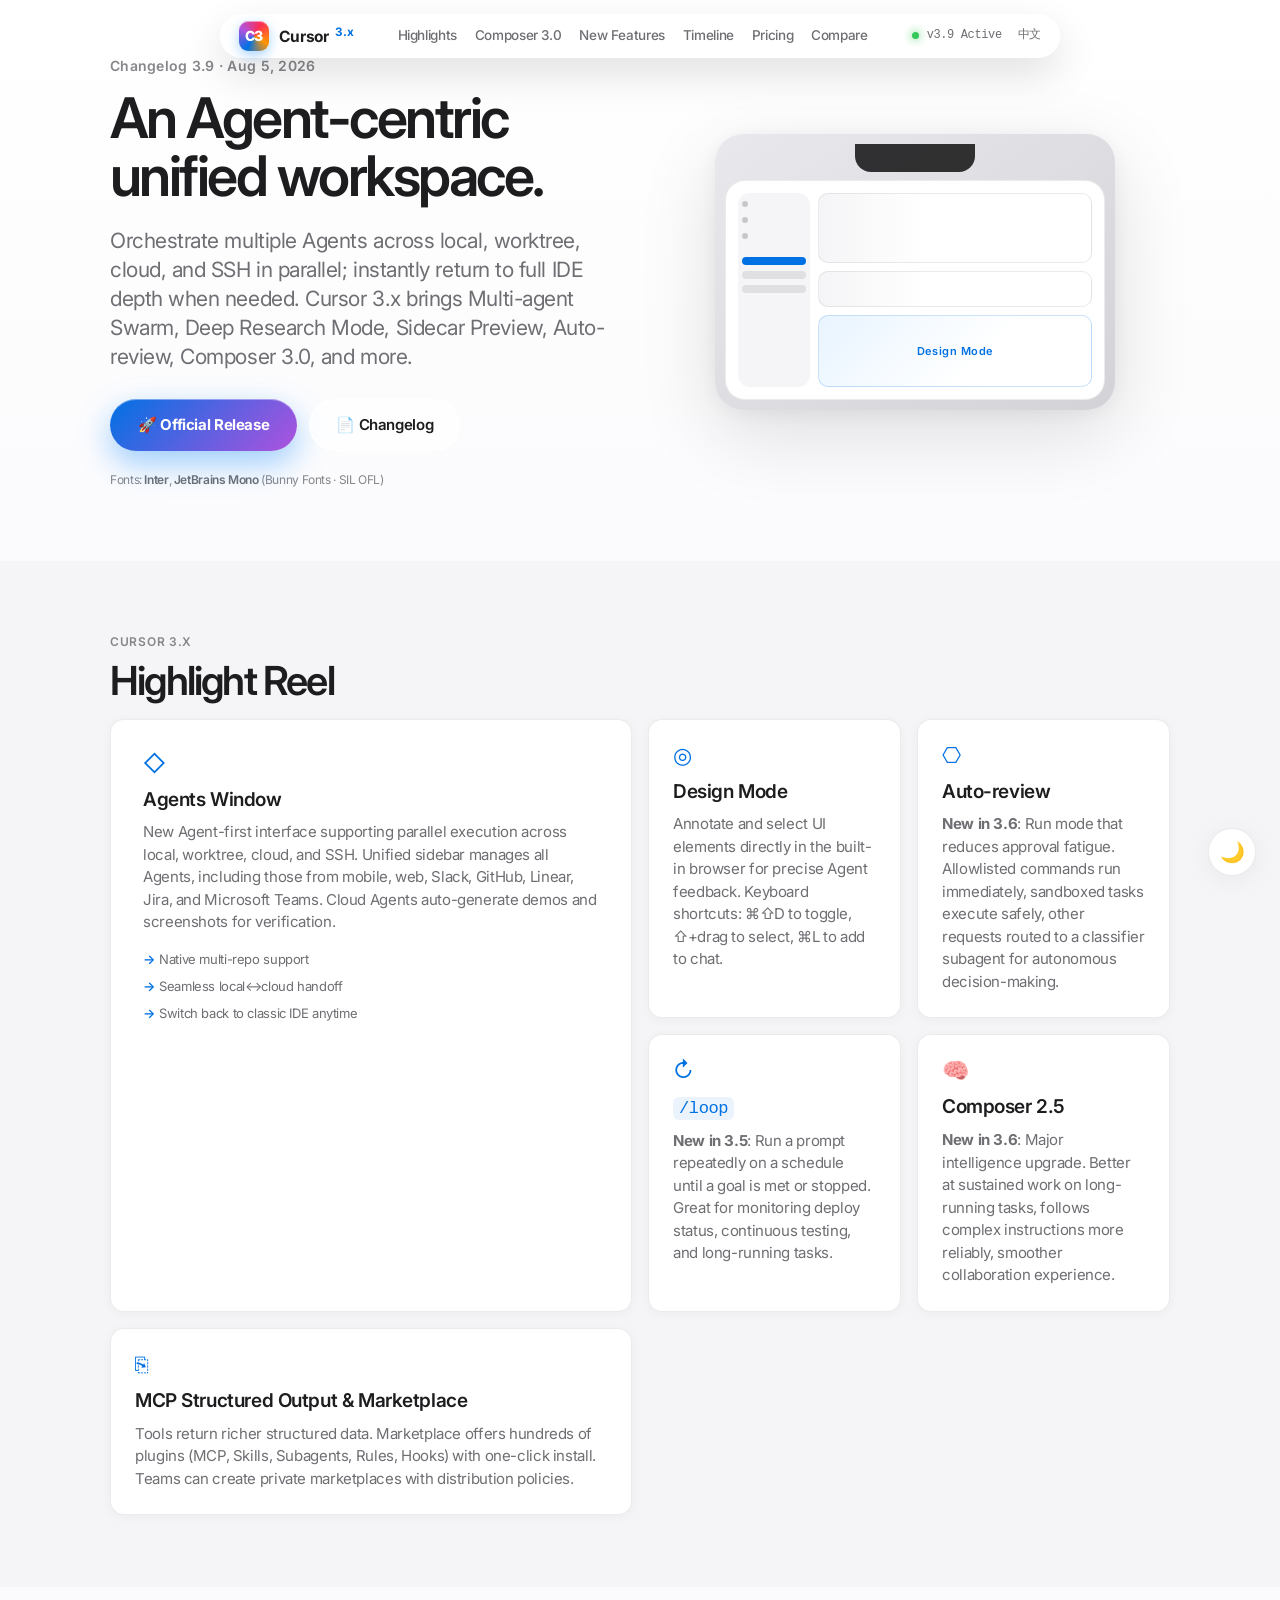
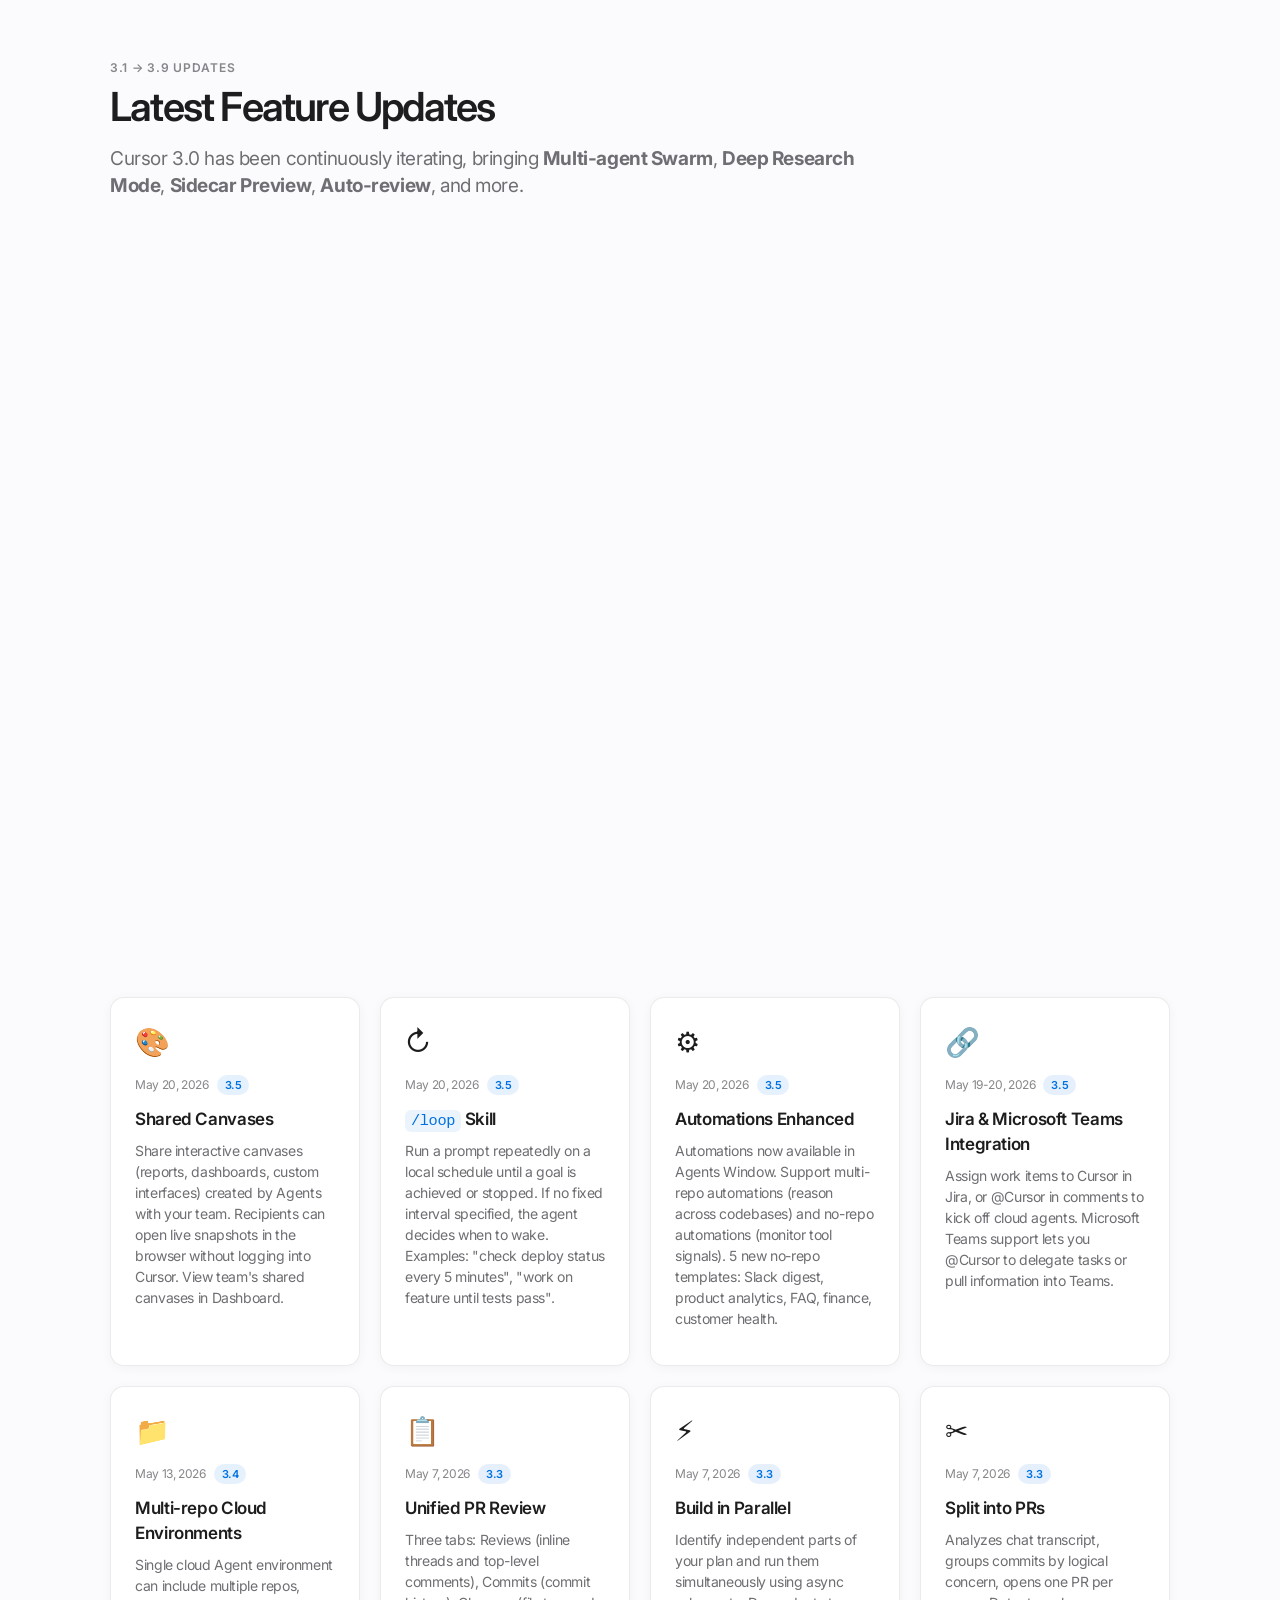
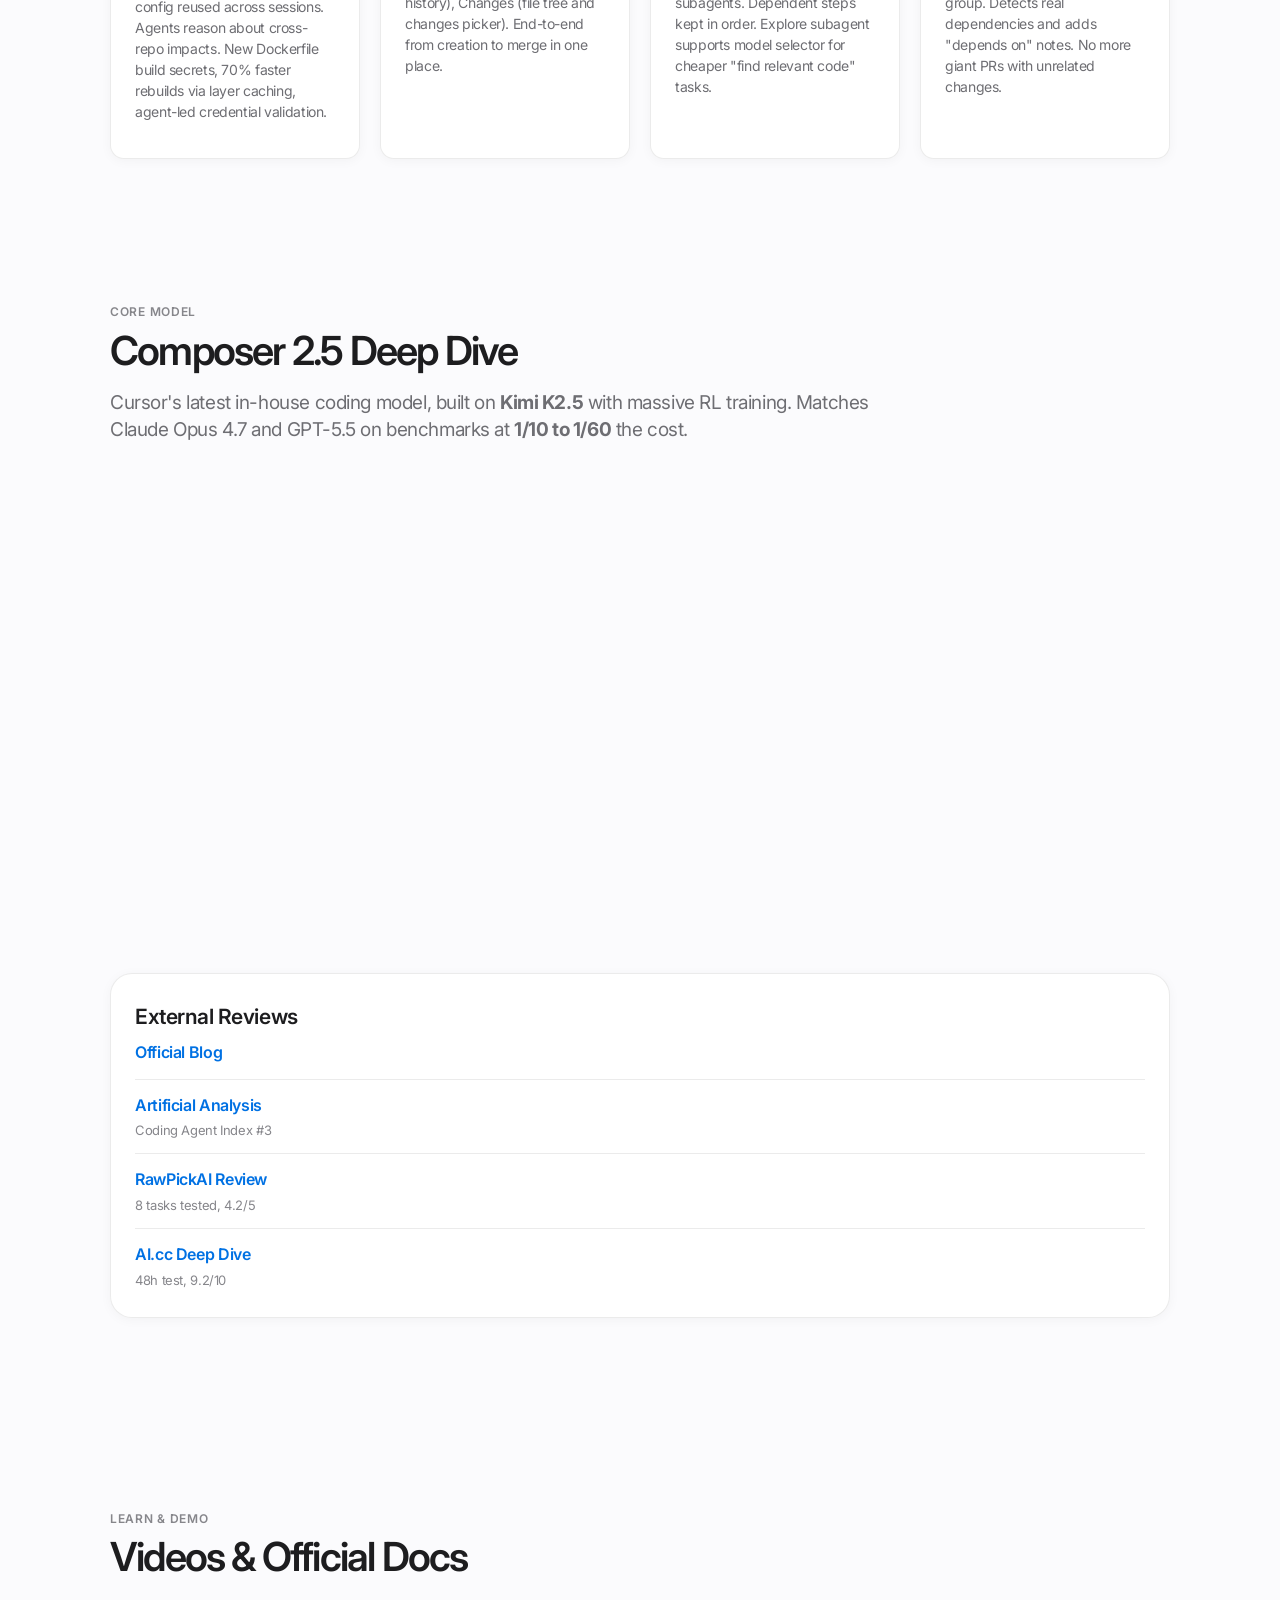
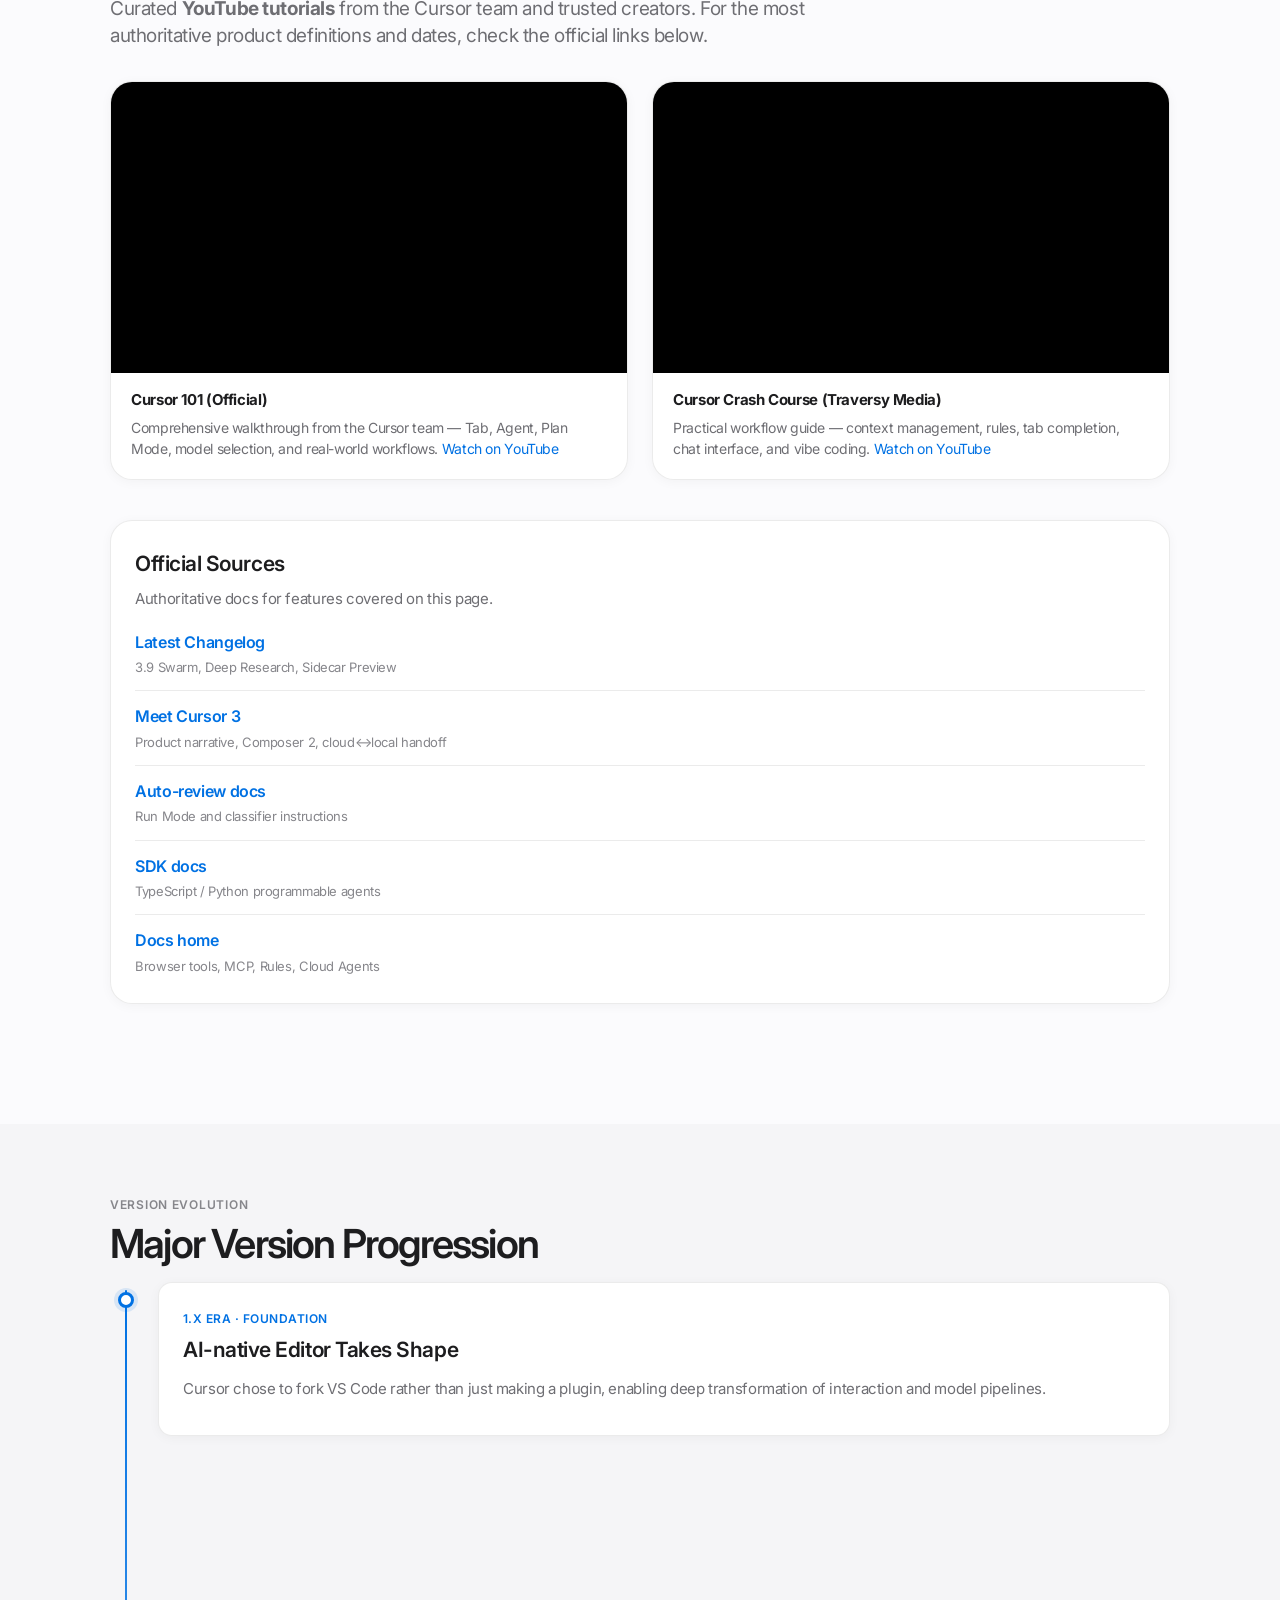
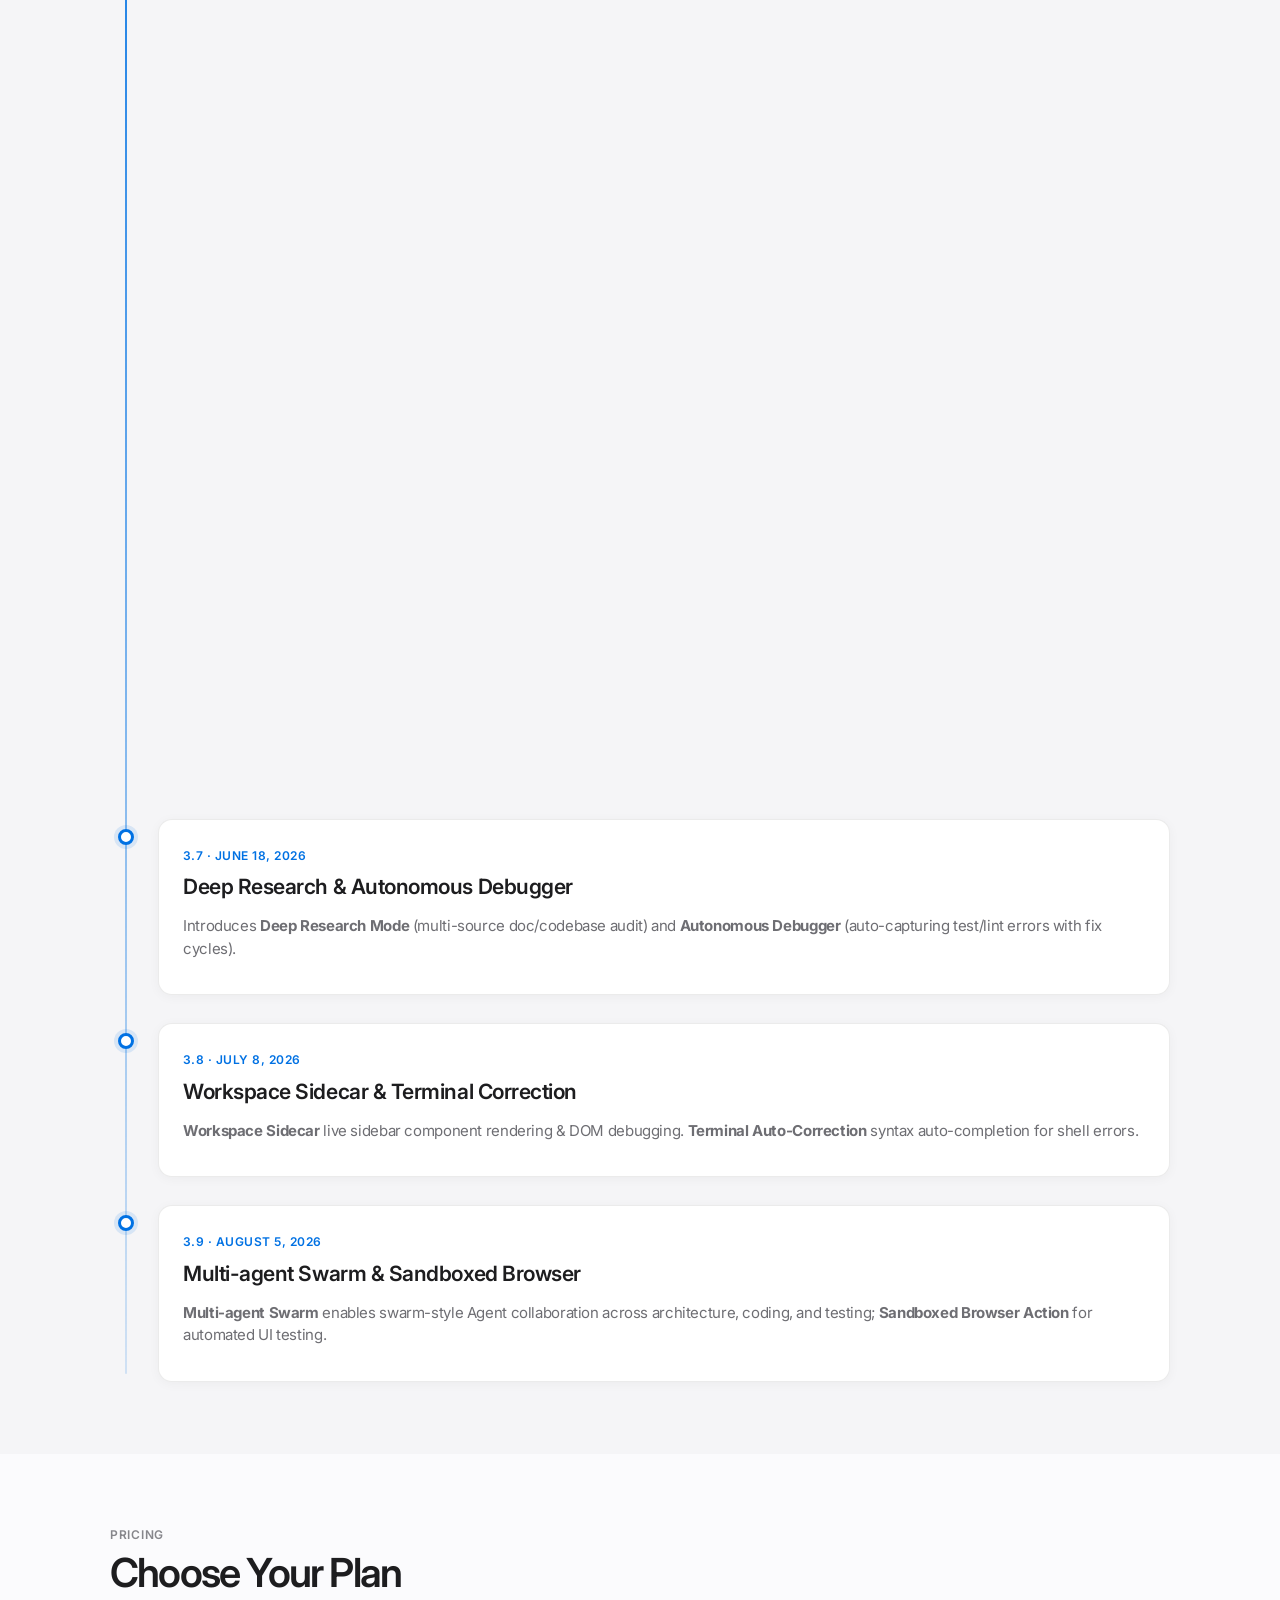
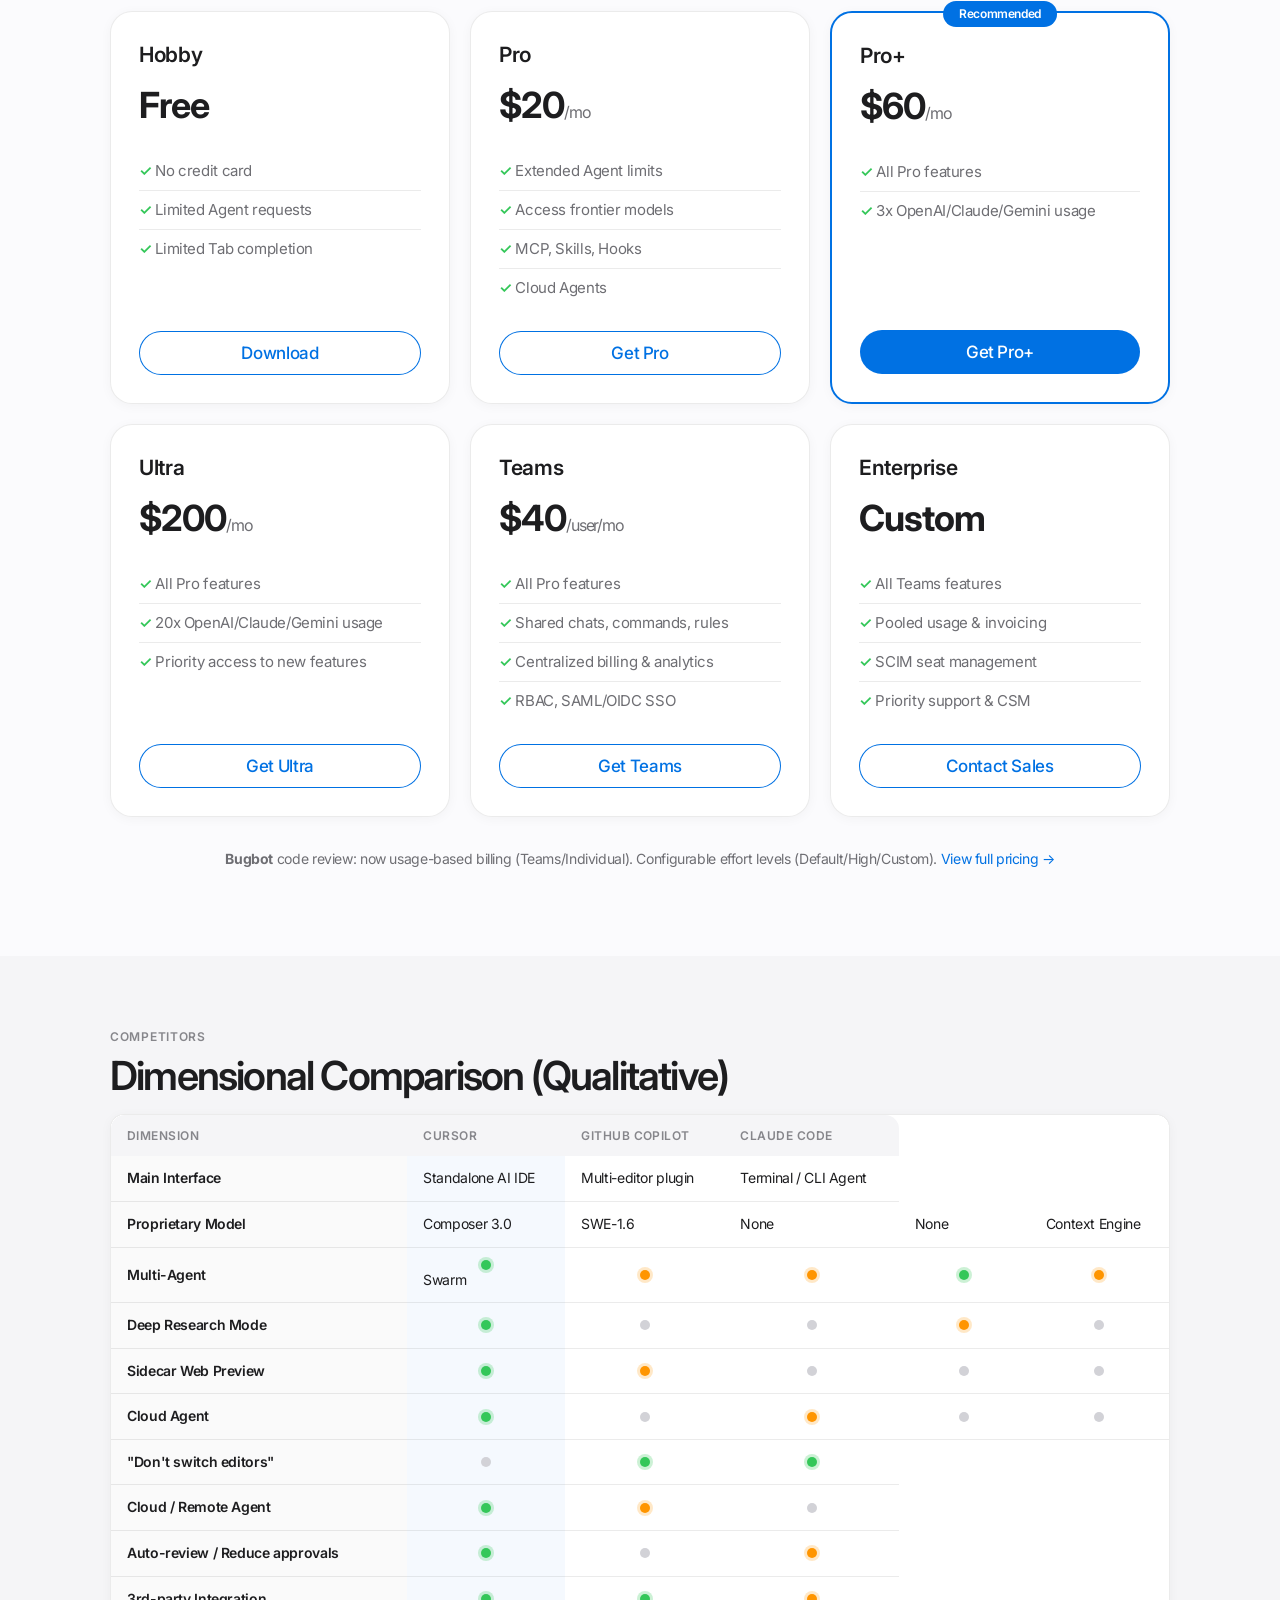
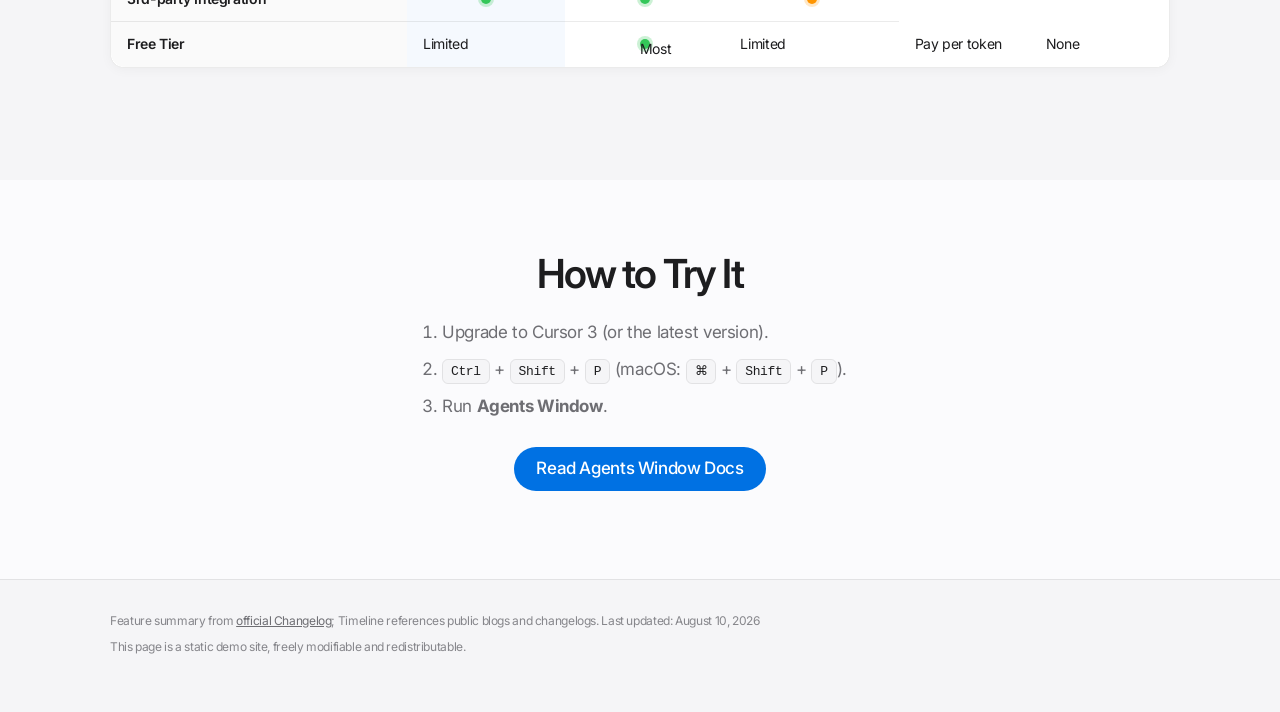
==== en/index.html @ d1e557cf "feat: 升级 3.9 最新版本内容与 iOS 液态玻璃 & 赛博堆叠卡片高级 UI/UX 设计" ====
<!DOCTYPE html>
<html lang="en">
  <head>
    <meta charset="UTF-8" />
    <meta name="viewport" content="width=device-width, initial-scale=1" />
    <meta name="description" content="Cursor 3.x intro: Multi-agent Swarm, Deep Research, Sidecar Preview, Auto-review, Composer 3.0, and competitor comparison. 3.0→3.9 evolution." />
    <meta name="theme-color" content="#fbfbfd" media="(prefers-color-scheme: light)" />
    <meta name="theme-color" content="#1d1d1f" media="(prefers-color-scheme: dark)" />
    <meta property="og:type" content="website" />
    <meta property="og:title" content="Cursor 3.x · Visual Introduction" />
    <meta property="og:locale" content="en_US" />
    <link rel="manifest" href="../manifest.json" />
    <link rel="preconnect" href="https://fonts.bunny.net" crossorigin />
    <link href="https://fonts.bunny.net/css?family=inter:400,500,600,700|jetbrains-mono:400,500,600&display=swap" rel="stylesheet" />
    <link rel="stylesheet" href="../assets/css/style.css" />
    <title>Cursor 3.x · Visual Introduction</title>
  </head>
  <body>
    <!-- Animated Blobs and Noise Overlay -->
    <div class="bg-blobs" aria-hidden="true">
      <div class="blob b1"></div>
      <div class="blob b2"></div>
      <div class="blob b3"></div>
      <div class="blob b4"></div>
    </div>
    <div class="noise" aria-hidden="true"></div>

    <a class="skip-link" href="#main">Skip to content</a>

    <!-- Dynamic Island Navigation -->
    <header class="island">
      <div class="island-inner">
        <a class="island-logo" href="../">
          <span class="island-mark">C3</span>
          <span>Cursor <span class="logo-ver">3.x</span></span>
        </a>
        <nav class="island-nav" aria-label="Page navigation">
          <a href="#highlights">Highlights</a>
          <a href="#composer-25">Composer 3.0</a>
          <a href="#new-features">New Features</a>
          <a href="#timeline">Timeline</a>
          <a href="#pricing">Pricing</a>
          <a href="#compare">Compare</a>
        </nav>
        <div class="island-status">
          <span class="is-dot"></span>
          <span>v3.9 Active</span>
          <a href="../" style="margin-left:8px;color:var(--text-secondary);text-decoration:none;" hreflang="zh">中文</a>
        </div>
      </div>
    </header>

    <main id="main">
      <!-- Hero -->
      <section class="hero">
        <div class="container hero-grid">
          <div class="hero-copy">
            <p class="eyebrow">Changelog 3.9 · Aug 5, 2026</p>
            <h1>An Agent-centric<br />unified workspace.</h1>
            <p class="lead">Orchestrate multiple Agents across local, worktree, cloud, and SSH in parallel; instantly return to full IDE depth when needed. Cursor 3.x brings Multi-agent Swarm, Deep Research Mode, Sidecar Preview, Auto-review, Composer 3.0, and more.</p>
            <div class="hero-actions">
              <a class="btn-p" href="https://cursor.com/blog/cursor-3" target="_blank" rel="noopener noreferrer">🚀 Official Release</a>
              <a class="btn-g" href="https://cursor.com/changelog" target="_blank" rel="noopener noreferrer">📄 Changelog</a>
            </div>
            <p class="font-note">Fonts: <strong>Inter</strong>, <strong>JetBrains Mono</strong> (Bunny Fonts · SIL OFL)</p>
          </div>
          <div class="hero-visual" aria-hidden="true">
            <div class="device-frame">
              <div class="device-notch"></div>
              <div class="device-screen">
                <div class="mock-sidebar">
                  <span class="mock-dot"></span><span class="mock-dot"></span><span class="mock-dot"></span>
                  <div class="mock-rows">
                    <div class="mock-row active"></div>
                    <div class="mock-row"></div>
                    <div class="mock-row"></div>
                  </div>
                </div>
                <div class="mock-main">
                  <div class="mock-chat"></div>
                  <div class="mock-chat short"></div>
                  <div class="mock-browser"><span>Design Mode</span></div>
                </div>
              </div>
            </div>
          </div>
        </div>
      </section>

      <!-- Highlights -->
      <section id="highlights" class="section section-tint">
        <div class="container">
          <p class="section-label">Cursor 3.x</p>
          <h2 class="section-title">Highlight Reel</h2>
          <div class="bento">
            <article class="bento-card bento-large animate-on-scroll">
              <div class="bento-icon" aria-hidden="true">◇</div>
              <h3>Agents Window</h3>
              <p>New Agent-first interface supporting parallel execution across local, worktree, cloud, and SSH. Unified sidebar manages all Agents, including those from mobile, web, Slack, GitHub, Linear, Jira, and Microsoft Teams. Cloud Agents auto-generate demos and screenshots for verification.</p>
              <ul class="bento-list">
                <li>Native multi-repo support</li>
                <li>Seamless local↔cloud handoff</li>
                <li>Switch back to classic IDE anytime</li>
              </ul>
            </article>
            <article class="bento-card animate-on-scroll">
              <div class="bento-icon" aria-hidden="true">◎</div>
              <h3>Design Mode</h3>
              <p>Annotate and select UI elements directly in the built-in browser for precise Agent feedback. Keyboard shortcuts: ⌘⇧D to toggle, ⇧+drag to select, ⌘L to add to chat.</p>
            </article>
            <article class="bento-card animate-on-scroll">
              <div class="bento-icon" aria-hidden="true">⎔</div>
              <h3>Auto-review</h3>
              <p><strong>New in 3.6</strong>: Run mode that reduces approval fatigue. Allowlisted commands run immediately, sandboxed tasks execute safely, other requests routed to a classifier subagent for autonomous decision-making.</p>
            </article>
            <article class="bento-card animate-on-scroll">
              <div class="bento-icon" aria-hidden="true">↻</div>
              <h3><code>/loop</code></h3>
              <p><strong>New in 3.5</strong>: Run a prompt repeatedly on a schedule until a goal is met or stopped. Great for monitoring deploy status, continuous testing, and long-running tasks.</p>
            </article>
            <article class="bento-card animate-on-scroll">
              <div class="bento-icon" aria-hidden="true">🧠</div>
              <h3>Composer 2.5</h3>
              <p><strong>New in 3.6</strong>: Major intelligence upgrade. Better at sustained work on long-running tasks, follows complex instructions more reliably, smoother collaboration experience.</p>
            </article>
            <article class="bento-card bento-wide animate-on-scroll">
              <div class="bento-icon" aria-hidden="true">⎘</div>
              <h3>MCP Structured Output & Marketplace</h3>
              <p>Tools return richer structured data. Marketplace offers hundreds of plugins (MCP, Skills, Subagents, Rules, Hooks) with one-click install. Teams can create private marketplaces with distribution policies.</p>
            </article>
          </div>
        </div>
      </section>

      <!-- New Features (3.1 - 3.9) -->
      <section id="new-features" class="section">
        <div class="container">
          <p class="section-label">3.1 → 3.9 Updates</p>
          <h2 class="section-title">Latest Feature Updates</h2>
          <p class="section-desc">Cursor 3.0 has been continuously iterating, bringing <strong>Multi-agent Swarm</strong>, <strong>Deep Research Mode</strong>, <strong>Sidecar Preview</strong>, <strong>Auto-review</strong>, and more.</p>
          
          <div class="feature-grid">
            <!-- Multi-agent Swarm -->
            <article class="feature-card glass shine animate-on-scroll">
              <span class="corner-cross tl">+</span><span class="corner-cross tr">+</span><span class="corner-cross bl">+</span><span class="corner-cross br">+</span>
              <div class="feature-icon">🐝</div>
              <div class="feature-meta">
                <span class="feature-date">Aug 05, 2026</span>
                <span class="feature-version">3.9</span>
              </div>
              <h3>Multi-agent Swarm</h3>
              <p>Swarm-style multi-agent collaboration: architects, coders, and testers work in parallel on medium to large projects with automatic progress consolidation.</p>
              <a href="https://cursor.com/changelog" target="_blank" rel="noopener noreferrer">Learn more →</a>
            </article>

            <!-- Sandboxed Browser Action -->
            <article class="feature-card glass shine animate-on-scroll">
              <span class="corner-cross tl">+</span><span class="corner-cross tr">+</span><span class="corner-cross bl">+</span><span class="corner-cross br">+</span>
              <div class="feature-icon">🌐</div>
              <div class="feature-meta">
                <span class="feature-date">Aug 05, 2026</span>
                <span class="feature-version">3.9</span>
              </div>
              <h3>Sandboxed Browser Action</h3>
              <p>Agents interact directly with built-in headless/desktop sandboxed browsers to click UI elements, analyze screenshots, and intercept network traffic for automated Web testing.</p>
            </article>

            <!-- Workspace Sidecar Preview -->
            <article class="feature-card glass shine animate-on-scroll">
              <span class="corner-cross tl">+</span><span class="corner-cross tr">+</span><span class="corner-cross bl">+</span><span class="corner-cross br">+</span>
              <div class="feature-icon">📱</div>
              <div class="feature-meta">
                <span class="feature-date">Jul 08, 2026</span>
                <span class="feature-version">3.8</span>
              </div>
              <h3>Workspace Sidecar Preview</h3>
              <p>Sidebar rendering of live HTML/React components, DOM tree inspection, and responsive viewport toggles to streamline frontend development.</p>
            </article>

            <!-- Terminal Command Auto-Correction -->
            <article class="feature-card glass shine animate-on-scroll">
              <span class="corner-cross tl">+</span><span class="corner-cross tr">+</span><span class="corner-cross bl">+</span><span class="corner-cross br">+</span>
              <div class="feature-icon">⚡</div>
              <div class="feature-meta">
                <span class="feature-date">Jul 08, 2026</span>
                <span class="feature-version">3.8</span>
              </div>
              <h3>Terminal Command Auto-Correction</h3>
              <p>Intelligently captures shell errors and missing dependencies, auto-completing parameters or correcting syntax to reduce terminal friction.</p>
            </article>

            <!-- Deep Research Mode -->
            <article class="feature-card glass shine animate-on-scroll">
              <span class="corner-cross tl">+</span><span class="corner-cross tr">+</span><span class="corner-cross bl">+</span><span class="corner-cross br">+</span>
              <div class="feature-icon">🔍</div>
              <div class="feature-meta">
                <span class="feature-date">Jun 18, 2026</span>
                <span class="feature-version">3.7</span>
              </div>
              <h3>Deep Research Mode</h3>
              <p>Autonomously inspects multi-source docs, audits codebase dependencies, and simulates architecture refactoring to produce high-precision technical plans.</p>
            </article>

            <!-- Autonomous Debugger -->
            <article class="feature-card animate-on-scroll">
              <div class="feature-icon">🐞</div>
              <div class="feature-meta">
                <span class="feature-date">Jun 18, 2026</span>
                <span class="feature-version">3.7</span>
              </div>
              <h3>Autonomous Debugger</h3>
              <p>Monitors unit test and linter failures, forming an autonomous loop of hypothesis, code edit, and re-testing until all assertions pass.</p>
            </article>

            <!-- Auto-review -->
            <article class="feature-card animate-on-scroll">
              <div class="feature-icon">🛡️</div>
              <div class="feature-meta">
                <span class="feature-date">May 29, 2026</span>
                <span class="feature-version">3.6</span>
              </div>
              <h3>Auto-review Mode</h3>
              <p>New run mode that reduces approval fatigue. Allowlisted commands execute immediately, sandboxed tasks run safely, other requests routed to a classifier subagent that decides: allow, try different approach, or ask for approval. Custom instructions supported.</p>
              <a href="https://cursor.com/changelog" target="_blank" rel="noopener noreferrer">Learn more →</a>
            </article>

            <!-- Composer 2.5 -->
            <article class="feature-card animate-on-scroll">
              <div class="feature-icon">🧠</div>
              <div class="feature-meta">
                <span class="feature-date">May 18, 2026</span>
                <span class="feature-version">3.6</span>
              </div>
              <h3>Composer 2.5</h3>
              <p>Major intelligence upgrade: better sustained work on long tasks, more reliable complex instruction following, smoother collaboration. New faster tier, double usage for first week.</p>
            </article>

            <!-- Shared Canvases -->
            <article class="feature-card animate-on-scroll">
              <div class="feature-icon">🎨</div>
              <div class="feature-meta">
                <span class="feature-date">May 20, 2026</span>
                <span class="feature-version">3.5</span>
              </div>
              <h3>Shared Canvases</h3>
              <p>Share interactive canvases (reports, dashboards, custom interfaces) created by Agents with your team. Recipients can open live snapshots in the browser without logging into Cursor. View team's shared canvases in Dashboard.</p>
            </article>

            <!-- /loop -->
            <article class="feature-card animate-on-scroll">
              <div class="feature-icon">↻</div>
              <div class="feature-meta">
                <span class="feature-date">May 20, 2026</span>
                <span class="feature-version">3.5</span>
              </div>
              <h3><code>/loop</code> Skill</h3>
              <p>Run a prompt repeatedly on a local schedule until a goal is achieved or stopped. If no fixed interval specified, the agent decides when to wake. Examples: "check deploy status every 5 minutes", "work on feature until tests pass".</p>
            </article>

            <!-- Automations -->
            <article class="feature-card animate-on-scroll">
              <div class="feature-icon">⚙️</div>
              <div class="feature-meta">
                <span class="feature-date">May 20, 2026</span>
                <span class="feature-version">3.5</span>
              </div>
              <h3>Automations Enhanced</h3>
              <p>Automations now available in Agents Window. Support multi-repo automations (reason across codebases) and no-repo automations (monitor tool signals). 5 new no-repo templates: Slack digest, product analytics, FAQ, finance, customer health.</p>
            </article>

            <!-- Jira & Teams -->
            <article class="feature-card animate-on-scroll">
              <div class="feature-icon">🔗</div>
              <div class="feature-meta">
                <span class="feature-date">May 19-20, 2026</span>
                <span class="feature-version">3.5</span>
              </div>
              <h3>Jira & Microsoft Teams Integration</h3>
              <p>Assign work items to Cursor in Jira, or @Cursor in comments to kick off cloud agents. Microsoft Teams support lets you @Cursor to delegate tasks or pull information into Teams.</p>
            </article>

            <!-- Multi-repo Environments -->
            <article class="feature-card animate-on-scroll">
              <div class="feature-icon">📁</div>
              <div class="feature-meta">
                <span class="feature-date">May 13, 2026</span>
                <span class="feature-version">3.4</span>
              </div>
              <h3>Multi-repo Cloud Environments</h3>
              <p>Single cloud Agent environment can include multiple repos, config reused across sessions. Agents reason about cross-repo impacts. New Dockerfile build secrets, 70% faster rebuilds via layer caching, agent-led credential validation.</p>
            </article>

            <!-- PR Review -->
            <article class="feature-card animate-on-scroll">
              <div class="feature-icon">📋</div>
              <div class="feature-meta">
                <span class="feature-date">May 7, 2026</span>
                <span class="feature-version">3.3</span>
              </div>
              <h3>Unified PR Review</h3>
              <p>Three tabs: Reviews (inline threads and top-level comments), Commits (commit history), Changes (file tree and changes picker). End-to-end from creation to merge in one place.</p>
            </article>

            <!-- Build in Parallel -->
            <article class="feature-card animate-on-scroll">
              <div class="feature-icon">⚡</div>
              <div class="feature-meta">
                <span class="feature-date">May 7, 2026</span>
                <span class="feature-version">3.3</span>
              </div>
              <h3>Build in Parallel</h3>
              <p>Identify independent parts of your plan and run them simultaneously using async subagents. Dependent steps kept in order. Explore subagent supports model selector for cheaper "find relevant code" tasks.</p>
            </article>

            <!-- Split PRs -->
            <article class="feature-card animate-on-scroll">
              <div class="feature-icon">✂️</div>
              <div class="feature-meta">
                <span class="feature-date">May 7, 2026</span>
                <span class="feature-version">3.3</span>
              </div>
              <h3>Split into PRs</h3>
              <p>Analyzes chat transcript, groups commits by logical concern, opens one PR per group. Detects real dependencies and adds "depends on" notes. No more giant PRs with unrelated changes.</p>
            </article>
          </div>
        </div>
      </section>


      <!-- Composer 2.5 Deep Dive -->
      <section id="composer-25" class="section">
        <div class="container">
          <p class="section-label">Core Model</p>
          <h2 class="section-title">Composer 2.5 Deep Dive</h2>
          <p class="section-desc">Cursor's latest in-house coding model, built on <strong>Kimi K2.5</strong> with massive RL training. Matches Claude Opus 4.7 and GPT-5.5 on benchmarks at <strong>1/10 to 1/60</strong> the cost.</p>
          <div class="compare-wrap animate-on-scroll" style="margin-bottom:32px">
            <table class="compare-table">
              <thead><tr><th scope="col">Benchmark</th><th scope="col">Composer 2.5</th><th scope="col">Opus 4.7</th><th scope="col">GPT-5.5</th><th scope="col">Composer 2</th></tr></thead>
              <tbody>
                <tr><th scope="row">SWE-Bench Multilingual</th><td><strong>79.8%</strong></td><td>80.5%</td><td>77.8%</td><td>73.7%</td></tr>
                <tr><th scope="row">Terminal-Bench 2.0</th><td>69.3%</td><td>69.4%</td><td><strong>82.7%</strong></td><td>61.7%</td></tr>
                <tr><th scope="row">CursorBench v3.1</th><td><strong>63.2%</strong></td><td>61.6%</td><td>59.2%</td><td>52.2%</td></tr>
              </tbody>
            </table>
          </div>
          <div class="bento">
            <article class="bento-card animate-on-scroll"><div class="bento-icon">💰</div><h3>Cost Advantage</h3><p>Standard: <strong>$0.50/$2.50</strong>/M tokens (~$0.07/task). Fast: <strong>$3/$15</strong>/M tokens (~$0.44/task). Opus 4.7 ~$4.10, GPT-5.5 ~$4.82 per task.</p></article>
            <article class="bento-card animate-on-scroll"><div class="bento-icon">🎯</div><h3>Targeted RL</h3><p>Injects correction hints at error points during training. 25x more synthetic tasks including "feature deletion" scenarios.</p></article>
            <article class="bento-card animate-on-scroll"><div class="bento-icon">⚡</div><h3>Fast Variant</h3><p>30% faster than Standard, avg 6.7 min/task. 6x cost. Default in Cursor.</p></article>
          </div>
          <div class="doc-panel animate-on-scroll" style="margin-top:32px">
            <h3 class="doc-panel-title">External Reviews</h3>
            <ul class="doc-link-list">
              <li><a href="https://cursor.com/blog/composer-2-5" target="_blank" rel="noopener noreferrer">Official Blog</a></li>
              <li><a href="https://artificialanalysis.ai/articles/cursor-composer-2-5-coding-agent-index" target="_blank" rel="noopener noreferrer">Artificial Analysis</a><span class="doc-link-hint">Coding Agent Index #3</span></li>
              <li><a href="https://rawpickai.com/blog/composer-2-5-review" target="_blank" rel="noopener noreferrer">RawPickAI Review</a><span class="doc-link-hint">8 tasks tested, 4.2/5</span></li>
              <li><a href="https://www.ai.cc/blogs/composer-2-5-review-cursor-ai-deep-dive-benchmarks-real-world-testing/" target="_blank" rel="noopener noreferrer">AI.cc Deep Dive</a><span class="doc-link-hint">48h test, 9.2/10</span></li>
            </ul>
          </div>
        </div>
      </section>

      <!-- Media -->
      <section id="media" class="section">
        <div class="container">
          <p class="section-label">Learn &amp; Demo</p>
          <h2 class="section-title">Videos &amp; Official Docs</h2>
          <p class="section-desc">Curated <strong>YouTube tutorials</strong> from the Cursor team and trusted creators. For the most authoritative product definitions and dates, check the official links below.</p>
          <div class="media-grid media-grid-featured">
            <figure class="video-card animate-on-scroll">
              <div class="video-frame" data-loaded="false">
                <iframe src="https://www.youtube.com/embed/4IskO3BKwNY" title="Cursor 101 — official deep dive" loading="lazy" allowfullscreen referrerpolicy="strict-origin-when-cross-origin" onload="this.parentElement.dataset.loaded='true';this.parentElement.classList.add('loaded')"></iframe>
              </div>
              <figcaption class="video-caption">
                <strong>Cursor 101 (Official)</strong>
                Comprehensive walkthrough from the Cursor team — Tab, Agent, Plan Mode, model selection, and real-world workflows.
                <a href="https://www.youtube.com/watch?v=4IskO3BKwNY" target="_blank" rel="noopener noreferrer">Watch on YouTube</a>
              </figcaption>
            </figure>
            <figure class="video-card animate-on-scroll">
              <div class="video-frame" data-loaded="false">
                <iframe src="https://www.youtube.com/embed/5zR1ZE5aqho" title="Cursor Crash Course — Traversy Media" loading="lazy" allowfullscreen referrerpolicy="strict-origin-when-cross-origin" onload="this.parentElement.dataset.loaded='true';this.parentElement.classList.add('loaded')"></iframe>
              </div>
              <figcaption class="video-caption">
                <strong>Cursor Crash Course (Traversy Media)</strong>
                Practical workflow guide — context management, rules, tab completion, chat interface, and vibe coding.
                <a href="https://www.youtube.com/watch?v=5zR1ZE5aqho" target="_blank" rel="noopener noreferrer">Watch on YouTube</a>
              </figcaption>
            </figure>
          </div>
          <div class="doc-panel animate-on-scroll">
            <h3 class="doc-panel-title">Official Sources</h3>
            <p class="doc-panel-lead">Authoritative docs for features covered on this page.</p>
            <ul class="doc-link-list">
              <li><a href="https://cursor.com/changelog" target="_blank" rel="noopener noreferrer">Latest Changelog</a><span class="doc-link-hint">3.9 Swarm, Deep Research, Sidecar Preview</span></li>
              <li><a href="https://cursor.com/blog/cursor-3" target="_blank" rel="noopener noreferrer">Meet Cursor 3</a><span class="doc-link-hint">Product narrative, Composer 2, cloud↔local handoff</span></li>
              <li><a href="https://cursor.com/docs/agent/run-mode" target="_blank" rel="noopener noreferrer">Auto-review docs</a><span class="doc-link-hint">Run Mode and classifier instructions</span></li>
              <li><a href="https://cursor.com/docs/sdk/typescript" target="_blank" rel="noopener noreferrer">SDK docs</a><span class="doc-link-hint">TypeScript / Python programmable agents</span></li>
              <li><a href="https://cursor.com/docs" target="_blank" rel="noopener noreferrer">Docs home</a><span class="doc-link-hint">Browser tools, MCP, Rules, Cloud Agents</span></li>
            </ul>
          </div>
        </div>
      </section>

      <!-- Timeline -->
      <section id="timeline" class="section section-tint">
        <div class="container">
          <p class="section-label">Version Evolution</p>
          <h2 class="section-title">Major Version Progression</h2>
          <ol class="timeline" role="list">
            <li class="timeline-item"><div class="timeline-marker" aria-hidden="true"></div><div class="timeline-card"><span class="timeline-era">1.x Era · Foundation</span><h3 class="timeline-title">AI-native Editor Takes Shape</h3><p class="timeline-body">Cursor chose to fork VS Code rather than just making a plugin, enabling deep transformation of interaction and model pipelines.</p></div></li>
            <li class="timeline-item"><div class="timeline-marker" aria-hidden="true"></div><div class="timeline-card"><span class="timeline-era">2.0 · October 29, 2025</span><h3 class="timeline-title">Composer & Multi-Agent Workbench</h3><p class="timeline-body">Up to 8 Agents in parallel, with Composer, Browser GA, Sandboxed Terminals, Plan Mode, and Voice Mode.</p></div></li>
            <li class="timeline-item"><div class="timeline-marker" aria-hidden="true"></div><div class="timeline-card"><span class="timeline-era">3.0 · April 2, 2026</span><h3 class="timeline-title">Agent-first Unified Workspace</h3><p class="timeline-body">Natively multi-workspace / multi-repo, desktop and cloud Agent experience unified. Design Mode brings browser annotations into Agent.</p></div></li>
            <li class="timeline-item"><div class="timeline-marker" aria-hidden="true"></div><div class="timeline-card"><span class="timeline-era">3.3 · May 7, 2026</span><h3 class="timeline-title">Parallel Builds & PR Workflow</h3><p class="timeline-body">Build in Parallel, Split PRs, Unified PR Review. Agents work on independent steps simultaneously.</p></div></li>
            <li class="timeline-item"><div class="timeline-marker" aria-hidden="true"></div><div class="timeline-card"><span class="timeline-era">3.4-3.5 · May 13-20, 2026</span><h3 class="timeline-title">Cloud Environments & Automation</h3><p class="timeline-body">Multi-repo cloud environments, Dockerfile build secrets, 70% faster rebuilds. Shared Canvases, /loop, multi-repo/no-repo automations. Jira & Teams integration.</p></div></li>
            <li class="timeline-item"><div class="timeline-marker" aria-hidden="true"></div><div class="timeline-card"><span class="timeline-era">3.6 · May 29, 2026</span><h3 class="timeline-title">Auto-review & Composer 2.5</h3><p class="timeline-body"><strong>Auto-review</strong> reduces approval fatigue with tiered execution. <strong>Composer 2.5</strong> major intelligence upgrade for long tasks and complex instructions.</p></div></li>
            <li class="timeline-item"><div class="timeline-marker" aria-hidden="true"></div><div class="timeline-card"><span class="timeline-era">3.7 · June 18, 2026</span><h3 class="timeline-title">Deep Research & Autonomous Debugger</h3><p class="timeline-body">Introduces <strong>Deep Research Mode</strong> (multi-source doc/codebase audit) and <strong>Autonomous Debugger</strong> (auto-capturing test/lint errors with fix cycles).</p></div></li>
            <li class="timeline-item"><div class="timeline-marker" aria-hidden="true"></div><div class="timeline-card"><span class="timeline-era">3.8 · July 8, 2026</span><h3 class="timeline-title">Workspace Sidecar & Terminal Correction</h3><p class="timeline-body"><strong>Workspace Sidecar</strong> live sidebar component rendering & DOM debugging. <strong>Terminal Auto-Correction</strong> syntax auto-completion for shell errors.</p></div></li>
            <li class="timeline-item"><div class="timeline-marker" aria-hidden="true"></div><div class="timeline-card"><span class="timeline-era">3.9 · August 5, 2026</span><h3 class="timeline-title">Multi-agent Swarm & Sandboxed Browser</h3><p class="timeline-body"><strong>Multi-agent Swarm</strong> enables swarm-style Agent collaboration across architecture, coding, and testing; <strong>Sandboxed Browser Action</strong> for automated UI testing.</p></div></li>
          </ol>
        </div>
      </section>

      <!-- Pricing -->
      <section id="pricing" class="section">
        <div class="container">
          <p class="section-label">Pricing</p>
          <h2 class="section-title">Choose Your Plan</h2>
          <div class="pricing-grid">
            <div class="pricing-card animate-on-scroll">
              <div class="pricing-header"><h3>Hobby</h3><div class="pricing-price">Free</div></div>
              <ul class="pricing-features"><li>No credit card</li><li>Limited Agent requests</li><li>Limited Tab completion</li></ul>
              <a href="https://cursor.com/download" class="btn btn-secondary" target="_blank">Download</a>
            </div>
            <div class="pricing-card animate-on-scroll">
              <div class="pricing-header"><h3>Pro</h3><div class="pricing-price">$20<span>/mo</span></div></div>
              <ul class="pricing-features"><li>Extended Agent limits</li><li>Access frontier models</li><li>MCP, Skills, Hooks</li><li>Cloud Agents</li></ul>
              <a href="https://cursor.com/api/auth/checkoutDeepControl?yearly=false" class="btn btn-secondary" target="_blank">Get Pro</a>
            </div>
            <div class="pricing-card pricing-featured animate-on-scroll">
              <div class="pricing-badge">Recommended</div>
              <div class="pricing-header"><h3>Pro+</h3><div class="pricing-price">$60<span>/mo</span></div></div>
              <ul class="pricing-features"><li>All Pro features</li><li>3x OpenAI/Claude/Gemini usage</li></ul>
              <a href="https://cursor.com/api/auth/checkoutDeepControl?tier=pro_plus&yearly=false" class="btn btn-primary" target="_blank">Get Pro+</a>
            </div>
            <div class="pricing-card animate-on-scroll">
              <div class="pricing-header"><h3>Ultra</h3><div class="pricing-price">$200<span>/mo</span></div></div>
              <ul class="pricing-features"><li>All Pro features</li><li>20x OpenAI/Claude/Gemini usage</li><li>Priority access to new features</li></ul>
              <a href="https://cursor.com/api/auth/checkoutDeepControl?tier=ultra&yearly=false" class="btn btn-secondary" target="_blank">Get Ultra</a>
            </div>
            <div class="pricing-card animate-on-scroll">
              <div class="pricing-header"><h3>Teams</h3><div class="pricing-price">$40<span>/user/mo</span></div></div>
              <ul class="pricing-features"><li>All Pro features</li><li>Shared chats, commands, rules</li><li>Centralized billing & analytics</li><li>RBAC, SAML/OIDC SSO</li></ul>
              <a href="https://cursor.com/team/new-team?yearly=false" class="btn btn-secondary" target="_blank">Get Teams</a>
            </div>
            <div class="pricing-card animate-on-scroll">
              <div class="pricing-header"><h3>Enterprise</h3><div class="pricing-price">Custom</div></div>
              <ul class="pricing-features"><li>All Teams features</li><li>Pooled usage & invoicing</li><li>SCIM seat management</li><li>Priority support & CSM</li></ul>
              <a href="https://cursor.com/contact-sales" class="btn btn-secondary" target="_blank">Contact Sales</a>
            </div>
          </div>
          <div class="pricing-note"><p><strong>Bugbot</strong> code review: now usage-based billing (Teams/Individual). Configurable effort levels (Default/High/Custom). <a href="https://cursor.com/pricing" target="_blank" rel="noopener noreferrer">View full pricing →</a></p></div>
        </div>
      </section>

      <!-- Compare -->
      <section id="compare" class="section section-tint">
        <div class="container">
          <p class="section-label">Competitors</p>
          <h2 class="section-title">Dimensional Comparison (Qualitative)</h2>
          <div class="compare-wrap animate-on-scroll">
            <table class="compare-table">
              <thead><tr><th scope="col">Dimension</th><th scope="col">Cursor</th><th scope="col">GitHub Copilot</th><th scope="col">Claude Code</th></tr></thead>
              <tbody>
                <tr><th scope="row">Main Interface</th><td>Standalone AI IDE</td><td>Multi-editor plugin</td><td>Terminal / CLI Agent</td></tr>
                <tr><th scope="row">Proprietary Model</th><td>Composer 3.0</td><td>SWE-1.6</td><td>None</td><td>None</td><td>Context Engine</td></tr>
                <tr><th scope="row">Multi-Agent</th><td><span class="dot strong"></span> Swarm</td><td><span class="dot mid"></span></td><td><span class="dot mid"></span></td><td><span class="dot strong"></span></td><td><span class="dot mid"></span></td></tr>
                <tr><th scope="row">Deep Research Mode</th><td><span class="dot strong"></span></td><td><span class="dot weak"></span></td><td><span class="dot weak"></span></td><td><span class="dot mid"></span></td><td><span class="dot weak"></span></td></tr>
                <tr><th scope="row">Sidecar Web Preview</th><td><span class="dot strong"></span></td><td><span class="dot mid"></span></td><td><span class="dot weak"></span></td><td><span class="dot weak"></span></td><td><span class="dot weak"></span></td></tr>
                <tr><th scope="row">Cloud Agent</th><td><span class="dot strong"></span></td><td><span class="dot weak"></span></td><td><span class="dot mid"></span></td><td><span class="dot weak"></span></td><td><span class="dot weak"></span></td></tr>
                <tr><th scope="row">"Don't switch editors"</th><td><span class="dot weak"></span></td><td><span class="dot strong"></span></td><td><span class="dot strong"></span></td></tr>
                <tr><th scope="row">Cloud / Remote Agent</th><td><span class="dot strong"></span></td><td><span class="dot mid"></span></td><td><span class="dot weak"></span></td></tr>
                <tr><th scope="row">Auto-review / Reduce approvals</th><td><span class="dot strong"></span></td><td><span class="dot weak"></span></td><td><span class="dot mid"></span></td></tr>
                <tr><th scope="row">3rd-party Integration</th><td><span class="dot strong"></span></td><td><span class="dot strong"></span></td><td><span class="dot mid"></span></td></tr>
                <tr><th scope="row">Free Tier</th><td>Limited</td><td><span class="dot strong">Most generous</span></td><td>Limited</td><td>Pay per token</td><td>None</td></tr>
              </tbody>
            </table>
          </div>
        </div>
      </section>

      <!-- CTA -->
      <section id="start" class="section section-cta">
        <div class="container narrow-block">
          <h2 class="section-title">How to Try It</h2>
          <ol class="steps">
            <li>Upgrade to Cursor 3 (or the latest version).</li>
            <li><kbd>Ctrl</kbd> + <kbd>Shift</kbd> + <kbd>P</kbd> (macOS: <kbd>⌘</kbd> + <kbd>Shift</kbd> + <kbd>P</kbd>).</li>
            <li>Run <strong>Agents Window</strong>.</li>
          </ol>
          <a class="btn btn-primary" href="https://cursor.com/docs/agent/agents-window" target="_blank" rel="noopener noreferrer">Read Agents Window Docs</a>
        </div>
      </section>
    </main>

    <footer class="site-footer">
      <div class="container footer-inner">
        <p>Feature summary from <a href="https://cursor.com/changelog" target="_blank" rel="noopener noreferrer">official Changelog</a>; Timeline references public blogs and changelogs. Last updated: August 10, 2026</p>
        <p class="muted">This page is a static demo site, freely modifiable and redistributable.</p>
      </div>
    </footer>

    <button class="theme-toggle" id="themeToggle" aria-label="Toggle dark mode" title="Toggle dark mode">🌙</button>
    <button class="back-to-top" id="backToTop" aria-label="Back to top" title="Back to top">↑</button>
    <script src="../assets/js/main.js"></script>
  </body>
</html>
---- assets/css/style.css ----
/* Cursor 3 intro — Apple-like light UI, Inter + JetBrains Mono (OFL via Bunny Fonts) */
:root {
  --bg: #fbfbfd;
  --bg-tint: #f5f5f7;
  --surface: #ffffff;
  --text: #1d1d1f;
  --text-secondary: #6e6e73;
  --text-tertiary: #86868b;
  --separator: rgba(0, 0, 0, 0.08);
  --blue: #0071e3;
  --blue-hover: #0077ed;
  --purple: #af52de;
  --pink: #ff2d55;
  --orange: #ff9500;
  --cyan: #32ade6;
  --green: #34c759;
  --mint: #00c7be;
  --amber: #ff9500;
  --glass: rgba(255, 255, 255, 0.65);
  --glass2: rgba(255, 255, 255, 0.85);
  --gbr: rgba(255, 255, 255, 0.85);
  --ghi: rgba(255, 255, 255, 0.95);
  --gsh: 0.12;
  --radius-lg: 22px;
  --radius-md: 14px;
  --radius-sm: 10px;
  --shadow-soft: 0 4px 24px rgba(0, 0, 0, 0.06);
  --shadow-card: 0 2px 12px rgba(0, 0, 0, 0.04);
  --font-sans: "Inter", system-ui, -apple-system, "Segoe UI", sans-serif;
  --font-mono: "JetBrains Mono", ui-monospace, monospace;
  --max: 1060px;
  --header-h: 52px;
  --transition-theme: 0.3s ease;
}

/* Dark mode variables */
[data-theme="dark"] {
  --bg: #070810;
  --bg-tint: #121320;
  --surface: rgba(255, 255, 255, 0.06);
  --text: #f5f5f7;
  --text-secondary: rgba(255, 255, 255, 0.68);
  --text-tertiary: rgba(255, 255, 255, 0.42);
  --separator: rgba(255, 255, 255, 0.12);
  --blue: #0a84ff;
  --blue-hover: #409cff;
  --purple: #bf5af2;
  --pink: #ff375f;
  --orange: #ff9f0a;
  --cyan: #64d2ff;
  --green: #30d158;
  --mint: #59f0be;
  --amber: #ffb45c;
  --glass: rgba(255, 255, 255, 0.07);
  --glass2: rgba(255, 255, 255, 0.13);
  --gbr: rgba(255, 255, 255, 0.16);
  --ghi: rgba(255, 255, 255, 0.32);
  --gsh: 0.45;
  --shadow-soft: 0 8px 32px rgba(0, 0, 0, 0.45);
  --shadow-card: 0 4px 16px rgba(0, 0, 0, 0.3);
}

*,
*::before,
*::after {
  box-sizing: border-box;
}

html {
  scroll-behavior: smooth;
}

body {
  transition: background var(--transition-theme), color var(--transition-theme);
}

body {
  margin: 0;
  font-family: var(--font-sans);
  font-size: 17px;
  line-height: 1.47059;
  letter-spacing: -0.022em;
  background: var(--bg);
  color: var(--text);
  -webkit-font-smoothing: antialiased;
}

.skip-link {
  position: absolute;
  left: -9999px;
  z-index: 200;
  padding: 0.5rem 1rem;
  background: var(--blue);
  color: #fff;
  font-weight: 600;
  border-radius: 8px;
}

.skip-link:focus {
  left: 1rem;
  top: 1rem;
}

.container {
  width: min(100% - 48px, var(--max));
  margin-inline: auto;
}

@media (max-width: 734px) {
  .container {
    width: min(100% - 32px, var(--max));
  }
}

.site-header {
  position: sticky;
  top: 0;
  z-index: 100;
  height: var(--header-h);
  display: flex;
  align-items: center;
  background: rgba(251, 251, 253, 0.72);
  backdrop-filter: saturate(180%) blur(20px);
  -webkit-backdrop-filter: saturate(180%) blur(20px);
  border-bottom: 1px solid var(--separator);
  transition: background var(--transition-theme);
}

[data-theme="dark"] .site-header {
  background: rgba(29, 29, 31, 0.72);
}

.header-inner {
  display: flex;
  flex-wrap: wrap;
  align-items: center;
  justify-content: space-between;
  gap: 12px 20px;
  width: 100%;
}

.logo {
  font-weight: 600;
  font-size: 21px;
  letter-spacing: -0.03em;
  color: var(--text);
  text-decoration: none;
}

.logo-ver {
  display: inline-block;
  margin-left: 2px;
  font-size: 0.75em;
  font-weight: 700;
  color: var(--blue);
  vertical-align: super;
}

.nav {
  display: flex;
  flex-wrap: wrap;
  gap: 8px 20px;
}

.nav a {
  font-size: 12px;
  font-weight: 500;
  letter-spacing: -0.01em;
  color: var(--text-secondary);
  text-decoration: none;
}

.nav a:hover,
.nav a.is-active {
  color: var(--blue);
}

.nav a.is-active {
  font-weight: 600;
}

/* Hero */
.hero {
  padding: 56px 0 72px;
  background: linear-gradient(180deg, var(--surface) 0%, var(--bg) 100%);
}

.hero-grid {
  display: grid;
  gap: 48px;
  align-items: center;
}

@media (min-width: 900px) {
  .hero-grid {
    grid-template-columns: 1fr 1fr;
    gap: 40px;
  }
}

.eyebrow {
  font-size: 14px;
  font-weight: 600;
  color: var(--text-tertiary);
  margin: 0 0 12px;
  letter-spacing: 0.02em;
}

.hero h1 {
  font-size: clamp(40px, 5vw, 56px);
  line-height: 1.05;
  font-weight: 600;
  letter-spacing: -0.045em;
  margin: 0 0 20px;
}

.lead {
  font-size: 21px;
  line-height: 1.381;
  font-weight: 400;
  color: var(--text-secondary);
  letter-spacing: -0.022em;
  margin: 0 0 28px;
  max-width: 36em;
}

.hero-actions {
  display: flex;
  flex-wrap: wrap;
  gap: 12px;
  margin-bottom: 20px;
}

.btn {
  display: inline-flex;
  align-items: center;
  justify-content: center;
  min-height: 44px;
  padding: 0 22px;
  border-radius: 980px;
  font-size: 17px;
  font-weight: 500;
  letter-spacing: -0.022em;
  text-decoration: none;
  border: none;
  cursor: pointer;
  transition: background 0.2s, opacity 0.2s;
}

.btn-primary {
  background: var(--blue);
  color: #fff;
}

.btn-primary:hover {
  background: var(--blue-hover);
}

.btn-secondary {
  background: transparent;
  color: var(--blue);
  box-shadow: inset 0 0 0 1px var(--blue);
}

.btn-secondary:hover {
  background: rgba(0, 113, 227, 0.06);
}

.font-note {
  font-size: 12px;
  color: var(--text-tertiary);
  margin: 0;
}

.font-note strong {
  font-weight: 600;
  color: var(--text-secondary);
}

/* Device mock */
.hero-visual {
  display: flex;
  justify-content: center;
}

.device-frame {
  width: 100%;
  max-width: 400px;
  background: linear-gradient(145deg, #e8e8ed 0%, #d2d2d7 100%);
  border-radius: 28px;
  padding: 10px;
  box-shadow: var(--shadow-soft), 0 24px 80px rgba(0, 0, 0, 0.12);
  transition: background var(--transition-theme);
}

[data-theme="dark"] .device-frame {
  background: linear-gradient(145deg, #3a3a3c 0%, #2c2c2e 100%);
}

.device-notch {
  width: 120px;
  height: 28px;
  margin: 0 auto 8px;
  background: #1d1d1f;
  border-radius: 0 0 16px 16px;
  opacity: 0.9;
}

.device-screen {
  display: grid;
  grid-template-columns: 72px 1fr;
  gap: 8px;
  min-height: 220px;
  background: var(--surface);
  border-radius: 20px;
  padding: 12px;
  border: 1px solid var(--separator);
}

.mock-sidebar {
  display: flex;
  flex-direction: column;
  gap: 10px;
  padding: 8px 4px;
  background: var(--bg-tint);
  border-radius: 12px;
}

.mock-dot {
  width: 6px;
  height: 6px;
  border-radius: 50%;
  background: #c7c7cc;
  display: inline-block;
  margin-right: 4px;
}

[data-theme="dark"] .mock-dot {
  background: #636366;
}

.mock-rows {
  display: flex;
  flex-direction: column;
  gap: 6px;
  margin-top: 8px;
}

.mock-row {
  height: 8px;
  border-radius: 4px;
  background: #d2d2d7;
  opacity: 0.6;
}

[data-theme="dark"] .mock-row {
  background: #48484a;
}

.mock-row.active {
  background: var(--blue);
  opacity: 1;
}

.mock-main {
  display: flex;
  flex-direction: column;
  gap: 8px;
}

.mock-chat {
  flex: 1;
  min-height: 48px;
  border-radius: 10px;
  background: linear-gradient(90deg, #f5f5f7 0%, #fff 40%);
  border: 1px solid var(--separator);
}

[data-theme="dark"] .mock-chat {
  background: linear-gradient(90deg, #3a3a3c 0%, #2c2c2e 40%);
}

.mock-chat.short {
  min-height: 36px;
  max-height: 36px;
}

.mock-browser {
  flex: 1;
  min-height: 72px;
  border-radius: 10px;
  background: linear-gradient(135deg, #e8f4ff 0%, #fff 60%);
  border: 1px solid rgba(0, 113, 227, 0.2);
  display: flex;
  align-items: center;
  justify-content: center;
  font-size: 11px;
  font-weight: 600;
  color: var(--blue);
  letter-spacing: 0.04em;
}

[data-theme="dark"] .mock-browser {
  background: linear-gradient(135deg, #1a2a3a 0%, #2c2c2e 60%);
  border-color: rgba(10, 132, 255, 0.3);
}

/* Sections */
.section {
  padding: 72px 0;
}

.section-tint {
  background: var(--bg-tint);
}

.section-label {
  font-size: 12px;
  font-weight: 600;
  text-transform: uppercase;
  letter-spacing: 0.06em;
  color: var(--text-tertiary);
  margin: 0 0 8px;
}

.section-title {
  font-size: clamp(32px, 4vw, 40px);
  line-height: 1.1;
  font-weight: 600;
  letter-spacing: -0.045em;
  margin: 0 0 16px;
}

.section-desc {
  font-size: 19px;
  line-height: 1.4211;
  color: var(--text-secondary);
  letter-spacing: -0.022em;
  max-width: 42em;
  margin: 0 0 32px;
}

.narrow-block {
  max-width: 42em;
}

/* Diagram */
.diagram-card {
  margin: 0;
  background: var(--surface);
  border-radius: var(--radius-lg);
  padding: 24px;
  box-shadow: var(--shadow-card);
  border: 1px solid var(--separator);
}

.diagram-svg {
  width: 100%;
  height: auto;
  display: block;
}

.svg-label {
  font-family: var(--font-sans);
  font-size: 15px;
  font-weight: 600;
  fill: var(--text);
}

.svg-caption {
  font-family: var(--font-sans);
  font-size: 12px;
  fill: var(--text-tertiary);
}

.svg-mini {
  font-family: var(--font-sans);
  font-size: 11px;
  fill: var(--text-secondary);
}

/* SVG rect styles */
.svg-rect-light {
  fill: var(--surface);
  stroke: var(--separator);
  stroke-width: 1;
}

.svg-rect-accent {
  fill: #e8f2ff;
  stroke: #0071e3;
  stroke-opacity: 0.35;
}

[data-theme="dark"] .svg-rect-accent {
  fill: #1a2a3a;
  stroke: #0a84ff;
}

.svg-rect-green {
  fill: #f5fff7;
  stroke: #34c759;
  stroke-opacity: 0.35;
}

[data-theme="dark"] .svg-rect-green {
  fill: #1a2a1a;
  stroke: #30d158;
}

/* SVG gradient dark mode overrides */
[data-theme="dark"] .svg-grad-blue stop:first-child {
  stop-color: #0a84ff;
  stop-opacity: 0.2;
}

[data-theme="dark"] .svg-grad-green stop:first-child {
  stop-color: #30d158;
  stop-opacity: 0.18;
}

[data-theme="dark"] .svg-grad-purple stop:first-child {
  stop-color: #bf5af2;
  stop-opacity: 0.18;
}

/* SVG card border styles */
.svg-card-blue {
  stroke: #0071e3;
  stroke-opacity: 0.25;
}

.svg-card-green {
  stroke: #34c759;
  stroke-opacity: 0.25;
}

.svg-card-purple {
  stroke: #af52de;
  stroke-opacity: 0.25;
}

[data-theme="dark"] .svg-card-blue {
  stroke: #0a84ff;
  stroke-opacity: 0.4;
}

[data-theme="dark"] .svg-card-green {
  stroke: #30d158;
  stroke-opacity: 0.4;
}

[data-theme="dark"] .svg-card-purple {
  stroke: #bf5af2;
  stroke-opacity: 0.4;
}

.diagram-caption {
  font-size: 14px;
  color: var(--text-secondary);
  margin: 16px 8px 0;
  line-height: 1.5;
}

/* Bento */
.bento {
  display: grid;
  gap: 16px;
  grid-template-columns: 1fr;
}

@media (min-width: 734px) {
  .bento {
    grid-template-columns: repeat(2, 1fr);
  }
}

@media (min-width: 900px) {
  .bento {
    grid-template-columns: repeat(4, 1fr);
    grid-auto-rows: minmax(140px, auto);
  }

  .bento-large {
    grid-column: span 2;
    grid-row: span 2;
  }

  .bento-wide {
    grid-column: span 2;
  }
}

.bento-card {
  background: var(--surface);
  border-radius: var(--radius-md);
  padding: 24px;
  border: 1px solid var(--separator);
  box-shadow: var(--shadow-card);
  transition: transform 0.25s ease, box-shadow 0.25s ease;
  overflow: hidden;
}

.bento-card:hover {
  transform: translateY(-2px);
  box-shadow: 0 8px 28px rgba(0, 0, 0, 0.08);
}

.bento-large {
  padding: 32px;
}

.bento-icon {
  font-size: 22px;
  color: var(--blue);
  margin-bottom: 12px;
  line-height: 1;
}

.bento-card h3 {
  font-size: 19px;
  font-weight: 600;
  letter-spacing: -0.022em;
  margin: 0 0 8px;
}

.bento-card p {
  margin: 0;
  font-size: 15px;
  line-height: 1.5;
  color: var(--text-secondary);
}

.bento-list {
  list-style: none;
  padding: 0;
  margin: 12px 0 0;
}

.bento-list li {
  font-size: 13px;
  color: var(--text-secondary);
  padding: 4px 0;
  padding-left: 16px;
  position: relative;
}

.bento-list li::before {
  content: "→";
  position: absolute;
  left: 0;
  color: var(--blue);
  font-weight: 600;
}

/* Split + flow */
.split {
  display: grid;
  gap: 40px;
  align-items: start;
}

@media (min-width: 860px) {
  .split {
    grid-template-columns: 1fr 1fr;
    align-items: center;
  }
}

.checklist {
  margin: 0 0 16px;
  padding-left: 1.2em;
  color: var(--text-secondary);
  font-size: 17px;
}

.checklist li {
  margin-bottom: 10px;
}

.source-note {
  font-size: 14px;
}

.source-note a {
  color: var(--blue);
  text-decoration: none;
}

.source-note a:hover {
  text-decoration: underline;
}

.panel-visual {
  display: flex;
  justify-content: center;
}

.flow-chart {
  position: relative;
  width: 100%;
  max-width: 340px;
  min-height: 280px;
  background: var(--surface);
  border-radius: var(--radius-lg);
  border: 1px solid var(--separator);
  box-shadow: var(--shadow-card);
  padding: 24px;
}

.flow-hub {
  position: absolute;
  left: 50%;
  top: 50%;
  transform: translate(-50%, -50%);
  width: 132px;
  height: 132px;
  border-radius: 50%;
  background: linear-gradient(180deg, #0071e3 0%, #005bb5 100%);
  color: #fff;
  font-size: 13px;
  font-weight: 600;
  display: flex;
  align-items: center;
  justify-content: center;
  text-align: center;
  line-height: 1.25;
  padding: 12px;
  box-shadow: 0 12px 32px rgba(0, 113, 227, 0.35);
}

.flow-node {
  position: absolute;
  font-size: 12px;
  font-weight: 600;
  padding: 10px 14px;
  background: var(--bg-tint);
  border-radius: 980px;
  border: 1px solid var(--separator);
  color: var(--text-secondary);
}

.flow-node:nth-of-type(1) {
  top: 16px;
  left: 50%;
  transform: translateX(-50%);
}

.flow-node:nth-of-type(2) {
  bottom: 24px;
  left: 16px;
}

.flow-node:nth-of-type(3) {
  bottom: 24px;
  right: 16px;
}

.flow-node:nth-of-type(4) {
  top: 50%;
  right: 8px;
  transform: translateY(-50%);
}

/* Keyboard table */
.kbd-table-wrap {
  overflow-x: auto;
  border-radius: var(--radius-md);
  border: 1px solid var(--separator);
  background: var(--surface);
  box-shadow: var(--shadow-card);
}

.kbd-table {
  width: 100%;
  border-collapse: collapse;
  font-size: 15px;
}

.kbd-table th,
.kbd-table td {
  padding: 14px 20px;
  text-align: left;
  border-bottom: 1px solid var(--separator);
}

.kbd-table th {
  font-weight: 600;
  background: var(--bg-tint);
  color: var(--text-secondary);
  font-size: 13px;
  text-transform: uppercase;
  letter-spacing: 0.04em;
}

.kbd-table tr:last-child td {
  border-bottom: none;
}

kbd {
  font-family: var(--font-mono);
  font-size: 13px;
  font-weight: 500;
  padding: 4px 8px;
  border-radius: 6px;
  background: var(--bg-tint);
  border: 1px solid var(--separator);
  color: var(--text);
}

code {
  font-family: var(--font-mono);
  font-size: 0.9em;
  font-weight: 500;
  padding: 2px 6px;
  border-radius: 6px;
  background: rgba(0, 113, 227, 0.08);
  color: var(--blue);
}

/* Compare */
.legend-item {
  display: inline-flex;
  align-items: center;
  gap: 6px;
  margin-right: 16px;
  font-size: 15px;
  color: var(--text-secondary);
}

.dot {
  display: inline-block;
  width: 10px;
  height: 10px;
  border-radius: 50%;
}

.dot.strong {
  background: #34c759;
  box-shadow: 0 0 0 3px rgba(52, 199, 89, 0.25);
}

.dot.mid {
  background: #ff9500;
  box-shadow: 0 0 0 3px rgba(255, 149, 0, 0.22);
}

.dot.weak {
  background: #d2d2d7;
}

[data-theme="dark"] .dot.weak {
  background: #48484a;
}

.compare-wrap {
  overflow-x: auto;
  margin-bottom: 40px;
  border-radius: var(--radius-md);
  border: 1px solid var(--separator);
  background: var(--surface);
  box-shadow: var(--shadow-card);
}

.compare-table {
  width: 100%;
  min-width: 700px;
  border-collapse: separate;
  border-spacing: 0;
  font-size: 14px;
}

.compare-table th,
.compare-table td {
  padding: 12px 16px;
  text-align: left;
  border-bottom: 1px solid var(--separator);
  vertical-align: middle;
}

.compare-table thead th {
  font-size: 12px;
  font-weight: 600;
  text-transform: uppercase;
  letter-spacing: 0.04em;
  color: var(--text-tertiary);
  background: var(--bg-tint);
  position: sticky;
  top: 0;
  z-index: 1;
}

.compare-table thead th:first-child {
  border-top-left-radius: var(--radius-md);
}

.compare-table thead th:last-child {
  border-top-right-radius: var(--radius-md);
}

.compare-table tbody tr:last-child th,
.compare-table tbody tr:last-child td {
  border-bottom: none;
}

.compare-table tbody tr:last-child th:first-child {
  border-bottom-left-radius: var(--radius-md);
}

.compare-table tbody tr:last-child td:last-child {
  border-bottom-right-radius: var(--radius-md);
}

.compare-table tbody th[scope="row"] {
  font-weight: 600;
  color: var(--text);
  width: 28%;
  background: rgba(0, 0, 0, 0.02);
}

.compare-table td:nth-child(2) {
  background: rgba(0, 113, 227, 0.04);
}

.compare-table tr:last-child th,
.compare-table tr:last-child td {
  border-bottom: none;
}

.compare-table .dot {
  display: block;
  margin: 0 auto;
}

.insight-cards {
  display: grid;
  gap: 16px;
}

@media (min-width: 734px) {
  .insight-cards {
    grid-template-columns: repeat(3, 1fr);
  }
}

.insight-card {
  background: var(--surface);
  border-radius: var(--radius-md);
  padding: 22px;
  border: 1px solid var(--separator);
}

.insight-card h3 {
  font-size: 17px;
  font-weight: 600;
  margin: 0 0 10px;
  letter-spacing: -0.022em;
}

.insight-card p {
  margin: 0;
  font-size: 14px;
  line-height: 1.5;
  color: var(--text-secondary);
}

.compare-footnote {
  margin-top: 32px;
  font-size: 13px;
  line-height: 1.5;
  color: var(--text-tertiary);
}

.compare-footnote a {
  color: var(--blue);
  text-decoration: none;
}

.compare-footnote a:hover {
  text-decoration: underline;
}

/* CTA */
.section-cta {
  text-align: center;
  padding-bottom: 88px;
}

.section-cta .section-title {
  margin-bottom: 24px;
}

.steps {
  text-align: left;
  max-width: 28em;
  margin: 0 auto 28px;
  color: var(--text-secondary);
  font-size: 17px;
}

.steps li {
  margin-bottom: 12px;
}

/* Footer */
.site-footer {
  padding: 32px 0 48px;
  border-top: 1px solid var(--separator);
  background: var(--bg-tint);
}

.footer-inner p {
  margin: 0 0 8px;
  font-size: 12px;
  color: var(--text-tertiary);
  line-height: 1.5;
}

.footer-inner a {
  color: var(--text-secondary);
}

.footer-inner a:hover {
  color: var(--blue);
}

.muted {
  color: var(--text-tertiary);
}

/* Media: YouTube embeds + tiles */
.media-grid {
  display: grid;
  gap: 24px;
  margin-bottom: 40px;
}

@media (min-width: 900px) {
  .media-grid-featured {
    grid-template-columns: 1fr 1fr;
    align-items: start;
  }
}

.video-card {
  margin: 0;
  background: var(--surface);
  border-radius: var(--radius-lg);
  border: 1px solid var(--separator);
  box-shadow: var(--shadow-card);
  overflow: hidden;
}

.video-frame {
  position: relative;
  width: 100%;
  aspect-ratio: 16 / 9;
  background: #000;
}

.video-frame iframe {
  position: absolute;
  inset: 0;
  width: 100%;
  height: 100%;
  border: 0;
}

.video-caption {
  padding: 16px 20px 20px;
  font-size: 14px;
  line-height: 1.5;
  color: var(--text-secondary);
}

.video-caption strong {
  color: var(--text);
  display: block;
  margin-bottom: 6px;
  font-size: 15px;
}

.video-caption a {
  color: var(--blue);
  text-decoration: none;
  white-space: nowrap;
}

.video-caption a:hover {
  text-decoration: underline;
}

.media-subtitle {
  font-size: 21px;
  font-weight: 600;
  letter-spacing: -0.022em;
  margin: 48px 0 8px;
}

.media-lead {
  margin: 0 0 20px;
  font-size: 15px;
  color: var(--text-secondary);
}

.media-tiles {
  display: grid;
  gap: 16px;
  grid-template-columns: 1fr;
}

@media (min-width: 734px) {
  .media-tiles {
    grid-template-columns: repeat(3, 1fr);
  }
}

.media-tile {
  display: flex;
  flex-direction: column;
  background: var(--surface);
  border-radius: var(--radius-md);
  border: 1px solid var(--separator);
  overflow: hidden;
  text-decoration: none;
  color: inherit;
  box-shadow: var(--shadow-card);
  transition: transform 0.2s ease, box-shadow 0.2s ease;
}

.media-tile:hover {
  transform: translateY(-3px);
  box-shadow: 0 12px 32px rgba(0, 0, 0, 0.1);
}

.media-tile-thumb {
  position: relative;
  aspect-ratio: 16 / 9;
  background: var(--bg-tint);
  overflow: hidden;
}

.media-tile-thumb img {
  width: 100%;
  height: 100%;
  object-fit: cover;
  display: block;
}

.media-tile-thumb-fallback {
  display: flex;
  align-items: center;
  justify-content: center;
  min-height: 120px;
  background: linear-gradient(145deg, #e8f4ff, #f5f5f7);
}

.media-tile-fallback-text {
  font-size: 15px;
  font-weight: 600;
  letter-spacing: 0.06em;
  text-transform: uppercase;
  color: var(--blue);
}

.media-tile-play {
  position: absolute;
  left: 50%;
  top: 50%;
  transform: translate(-50%, -50%);
  width: 52px;
  height: 52px;
  border-radius: 50%;
  background: rgba(255, 255, 255, 0.95);
  color: var(--blue);
  font-size: 18px;
  display: flex;
  align-items: center;
  justify-content: center;
  padding-left: 4px;
  box-shadow: 0 4px 16px rgba(0, 0, 0, 0.2);
}

.media-tile-body {
  padding: 14px 16px 18px;
  display: flex;
  flex-direction: column;
  gap: 4px;
}

.media-tile-title {
  font-size: 15px;
  font-weight: 600;
  letter-spacing: -0.015em;
}

.media-tile-meta {
  font-size: 12px;
  color: var(--text-secondary);
  line-height: 1.4;
}

.audio-note {
  margin-top: 36px;
  padding: 18px 20px;
  border-radius: var(--radius-md);
  background: rgba(0, 113, 227, 0.06);
  border: 1px solid rgba(0, 113, 227, 0.15);
}

.audio-note p {
  margin: 0;
  font-size: 14px;
  line-height: 1.5;
  color: var(--text-secondary);
}

.audio-note strong {
  color: var(--text);
}

.cn-network-note {
  margin-top: 36px;
  padding: 18px 20px;
  border-radius: var(--radius-md);
  background: #f5f5f7;
  border: 1px solid var(--separator);
}

[data-theme="dark"] .cn-network-note {
  background: #3a3a3c;
}

.cn-network-note p {
  margin: 0;
  font-size: 14px;
  line-height: 1.55;
  color: var(--text-secondary);
}

.cn-network-note strong {
  color: var(--text);
}

/* Official doc panel (no video) */
.doc-panel {
  margin-bottom: 48px;
  padding: 28px 24px;
  border-radius: var(--radius-lg);
  background: var(--surface);
  border: 1px solid var(--separator);
  box-shadow: var(--shadow-card);
}

.doc-panel-title {
  font-size: 21px;
  font-weight: 600;
  letter-spacing: -0.022em;
  margin: 0 0 8px;
}

.doc-panel-lead {
  margin: 0 0 20px;
  font-size: 15px;
  line-height: 1.5;
  color: var(--text-secondary);
}

.doc-link-list {
  list-style: none;
  margin: 0;
  padding: 0;
  display: flex;
  flex-direction: column;
  gap: 14px;
}

.doc-link-list li {
  display: flex;
  flex-direction: column;
  gap: 4px;
  padding-bottom: 14px;
  border-bottom: 1px solid var(--separator);
}

.doc-link-list li:last-child {
  padding-bottom: 0;
  border-bottom: none;
}

.doc-link-list a {
  font-size: 16px;
  font-weight: 600;
  color: var(--blue);
  text-decoration: none;
}

.doc-link-list a:hover {
  text-decoration: underline;
}

.doc-link-hint {
  font-size: 13px;
  color: var(--text-tertiary);
  line-height: 1.4;
}

.media-tile-thumb-brand {
  display: flex;
  align-items: center;
  justify-content: center;
  min-height: 120px;
  background: linear-gradient(145deg, #e8f4ff, #d4e9fc);
}

.media-tile-thumb-alt {
  background: linear-gradient(145deg, #eef7f0, #ddeee3);
}

.media-tile-brand {
  font-size: 14px;
  font-weight: 600;
  letter-spacing: 0.08em;
  text-transform: uppercase;
  color: var(--blue);
}

/* Timeline */
.timeline {
  list-style: none;
  margin: 0;
  padding: 0;
  position: relative;
}

.timeline::before {
  content: "";
  position: absolute;
  left: 11px;
  top: 8px;
  bottom: 8px;
  width: 2px;
  background: linear-gradient(180deg, var(--blue), rgba(0, 113, 227, 0.15));
  border-radius: 2px;
}

@media (min-width: 734px) {
  .timeline::before {
    left: 15px;
  }
}

.timeline-item {
  position: relative;
  padding-left: 40px;
  margin-bottom: 28px;
}

@media (min-width: 734px) {
  .timeline-item {
    padding-left: 48px;
  }
}

.timeline-item:last-child {
  margin-bottom: 0;
}

.timeline-marker {
  position: absolute;
  left: 4px;
  top: 10px;
  width: 16px;
  height: 16px;
  border-radius: 50%;
  background: var(--surface);
  border: 3px solid var(--blue);
  box-shadow: 0 0 0 4px rgba(0, 113, 227, 0.12);
}

@media (min-width: 734px) {
  .timeline-marker {
    left: 8px;
  }
}

.timeline-card {
  background: var(--surface);
  border-radius: var(--radius-md);
  border: 1px solid var(--separator);
  padding: 22px 24px;
  box-shadow: var(--shadow-card);
}

.timeline-era {
  display: inline-block;
  font-size: 12px;
  font-weight: 600;
  letter-spacing: 0.04em;
  text-transform: uppercase;
  color: var(--blue);
  margin-bottom: 8px;
}

.timeline-title {
  font-size: 21px;
  font-weight: 600;
  letter-spacing: -0.022em;
  margin: 0 0 12px;
}

.timeline-body {
  margin: 0 0 12px;
  font-size: 15px;
  line-height: 1.5;
  color: var(--text-secondary);
}

.timeline-body a {
  color: var(--blue);
  text-decoration: none;
}

.timeline-body a:hover {
  text-decoration: underline;
}

.timeline-bullets {
  margin: 0 0 12px;
  padding-left: 1.2em;
  font-size: 15px;
  color: var(--text-secondary);
  line-height: 1.55;
}

.timeline-bullets li {
  margin-bottom: 8px;
}

.timeline-more {
  margin: 0;
  font-size: 14px;
}

.timeline-more a {
  color: var(--blue);
  font-weight: 500;
  text-decoration: none;
}

.timeline-more a:hover {
  text-decoration: underline;
}

.checklist-tight {
  max-width: none;
}

/* Theme Toggle Button */
.theme-toggle {
  position: fixed;
  bottom: 24px;
  right: 24px;
  width: 48px;
  height: 48px;
  border-radius: 50%;
  background: var(--surface);
  border: 1px solid var(--separator);
  box-shadow: var(--shadow-soft);
  cursor: pointer;
  display: flex;
  align-items: center;
  justify-content: center;
  font-size: 20px;
  z-index: 1000;
  transition: transform 0.2s ease, box-shadow 0.2s ease;
}

.theme-toggle:hover {
  transform: scale(1.1);
  box-shadow: 0 8px 28px rgba(0, 0, 0, 0.15);
}

[data-theme="dark"] .theme-toggle {
  background: var(--bg-tint);
}

/* Back to Top Button */
.back-to-top {
  position: fixed;
  bottom: 80px;
  right: 24px;
  width: 48px;
  height: 48px;
  border-radius: 50%;
  background: var(--blue);
  border: none;
  color: #fff;
  cursor: pointer;
  display: flex;
  align-items: center;
  justify-content: center;
  font-size: 18px;
  z-index: 1000;
  opacity: 0;
  visibility: hidden;
  transform: translateY(10px);
  transition: opacity 0.3s ease, visibility 0.3s ease, transform 0.3s ease;
}

.back-to-top.visible {
  opacity: 1;
  visibility: visible;
  transform: translateY(0);
}

.back-to-top:hover {
  background: var(--blue-hover);
}

/* Loading skeleton for iframes */
.video-frame {
  position: relative;
}

.video-frame::before {
  content: "";
  position: absolute;
  inset: 0;
  background: linear-gradient(90deg, var(--bg-tint) 25%, var(--separator) 50%, var(--bg-tint) 75%);
  background-size: 200% 100%;
  animation: shimmer 1.5s infinite;
  z-index: 1;
  border-radius: inherit;
}

.video-frame.loaded::before {
  display: none;
}

@keyframes shimmer {
  0% { background-position: 200% 0; }
  100% { background-position: -200% 0; }
}

/* Print Styles */
@media print {
  *,
  *::before,
  *::after {
    background: transparent !important;
    color: #000 !important;
    box-shadow: none !important;
    text-shadow: none !important;
  }

  body {
    font-size: 12pt;
    line-height: 1.5;
  }

  .site-header,
  .theme-toggle,
  .back-to-top,
  .video-frame iframe,
  .hero-visual {
    display: none !important;
  }

  .section {
    padding: 20px 0;
    page-break-inside: avoid;
  }

  .container {
    width: 100%;
    max-width: none;
  }

  a[href]::after {
    content: " (" attr(href) ")";
    font-size: 0.8em;
    color: #666 !important;
  }

  .btn {
    border: 1px solid #000;
    padding: 4px 8px;
  }

  .compare-table,
  .kbd-table {
    border: 1px solid #000;
  }

  .compare-table th,
  .compare-table td,
  .kbd-table th,
  .kbd-table td {
    border: 1px solid #000;
    padding: 8px;
  }

  .timeline::before {
    background: #000;
  }

  .timeline-marker {
    border-color: #000;
  }

  h1, h2, h3 {
    page-break-after: avoid;
  }

  .bento-card,
  .insight-card,
  .timeline-card,
  .diagram-card {
    border: 1px solid #ccc;
    page-break-inside: avoid;
  }
}

/* Language Switch */
.lang-switch {
  display: flex;
  align-items: center;
}

.lang-switch a {
  display: inline-flex;
  align-items: center;
  justify-content: center;
  padding: 4px 10px;
  font-size: 12px;
  font-weight: 600;
  color: var(--text-secondary);
  text-decoration: none;
  border-radius: 6px;
  border: 1px solid var(--separator);
  transition: all 0.2s ease;
}

.lang-switch a:hover {
  color: var(--blue);
  border-color: var(--blue);
  background: rgba(0, 113, 227, 0.06);
}

/* Scroll Animation */
.animate-on-scroll {
  opacity: 0;
  transform: translateY(20px);
  transition: opacity 0.6s ease-out, transform 0.6s ease-out;
}

.animate-on-scroll.is-visible {
  opacity: 1;
  transform: translateY(0);
}

/* Stagger animation for bento grid */
.bento .animate-on-scroll:nth-child(1) { transition-delay: 0s; }
.bento .animate-on-scroll:nth-child(2) { transition-delay: 0.1s; }
.bento .animate-on-scroll:nth-child(3) { transition-delay: 0.2s; }
.bento .animate-on-scroll:nth-child(4) { transition-delay: 0.3s; }
.bento .animate-on-scroll:nth-child(5) { transition-delay: 0.4s; }
.bento .animate-on-scroll:nth-child(6) { transition-delay: 0.5s; }

/* Timeline animation */
.timeline-item {
  opacity: 0;
  transform: translateX(-20px);
  transition: opacity 0.5s ease-out, transform 0.5s ease-out;
}

.timeline-item.is-visible {
  opacity: 1;
  transform: translateX(0);
}

.timeline-item:nth-child(1) { transition-delay: 0s; }
.timeline-item:nth-child(2) { transition-delay: 0.15s; }
.timeline-item:nth-child(3) { transition-delay: 0.3s; }
.timeline-item:nth-child(4) { transition-delay: 0.45s; }

/* Insight cards animation */
.insight-card {
  opacity: 0;
  transform: scale(0.95);
  transition: opacity 0.5s ease-out, transform 0.5s ease-out;
}

.insight-card.is-visible {
  opacity: 1;
  transform: scale(1);
}

.insight-cards .insight-card:nth-child(1) { transition-delay: 0s; }
.insight-cards .insight-card:nth-child(2) { transition-delay: 0.1s; }
.insight-cards .insight-card:nth-child(3) { transition-delay: 0.2s; }

/* Hero entrance animation */
.hero-copy {
  animation: fadeInUp 0.8s ease-out;
}

.hero-visual {
  animation: fadeInUp 0.8s ease-out 0.2s both;
}

@keyframes fadeInUp {
  from {
    opacity: 0;
    transform: translateY(30px);
  }
  to {
    opacity: 1;
    transform: translateY(0);
  }
}

/* Device float animation */
.hero-visual {
  animation: fadeInUp 0.8s ease-out 0.2s both, float 6s ease-in-out infinite 1s;
}

@keyframes float {
  0%, 100% { transform: translateY(0); }
  50% { transform: translateY(-10px); }
}

/* Reduced motion */
@media (prefers-reduced-motion: reduce) {
  *,
  *::before,
  *::after {
    animation-duration: 0.01ms !important;
    animation-iteration-count: 1 !important;
    transition-duration: 0.01ms !important;
  }
  
  .animate-on-scroll,
  .timeline-item,
  .insight-card {
    opacity: 1;
    transform: none;
  }
}

/* Feature Grid */
.feature-grid {
  display: grid;
  gap: 20px;
  grid-template-columns: 1fr;
}

@media (min-width: 734px) {
  .feature-grid {
    grid-template-columns: repeat(2, 1fr);
  }
}

@media (min-width: 1100px) {
  .feature-grid {
    grid-template-columns: repeat(4, 1fr);
  }
}

.feature-card {
  background: var(--surface);
  border-radius: var(--radius-md);
  padding: 24px;
  border: 1px solid var(--separator);
  box-shadow: var(--shadow-card);
  transition: transform 0.25s ease, box-shadow 0.25s ease;
}

.feature-card:hover {
  transform: translateY(-2px);
  box-shadow: 0 8px 28px rgba(0, 0, 0, 0.08);
}

.feature-icon {
  font-size: 28px;
  margin-bottom: 12px;
}

.feature-meta {
  display: flex;
  align-items: center;
  gap: 8px;
  margin-bottom: 12px;
}

.feature-date {
  font-size: 12px;
  color: var(--text-tertiary);
}

.feature-version {
  font-size: 11px;
  font-weight: 600;
  padding: 2px 8px;
  border-radius: 980px;
  background: rgba(0, 113, 227, 0.1);
  color: var(--blue);
}

.feature-card h3 {
  font-size: 17px;
  font-weight: 600;
  letter-spacing: -0.022em;
  margin: 0 0 8px;
}

.feature-card p {
  margin: 0 0 12px;
  font-size: 14px;
  line-height: 1.5;
  color: var(--text-secondary);
}

.feature-card a {
  font-size: 14px;
  font-weight: 500;
  color: var(--blue);
  text-decoration: none;
}

.feature-card a:hover {
  text-decoration: underline;
}

/* Pricing Grid */
.pricing-grid {
  display: grid;
  gap: 20px;
  grid-template-columns: 1fr;
}

@media (min-width: 734px) {
  .pricing-grid {
    grid-template-columns: repeat(2, 1fr);
  }
}

@media (min-width: 1100px) {
  .pricing-grid {
    grid-template-columns: repeat(3, 1fr);
  }
}

.pricing-card {
  background: var(--surface);
  border-radius: var(--radius-lg);
  padding: 28px;
  border: 1px solid var(--separator);
  box-shadow: var(--shadow-card);
  display: flex;
  flex-direction: column;
  position: relative;
  transition: transform 0.25s ease, box-shadow 0.25s ease;
}

.pricing-card:hover {
  transform: translateY(-4px);
  box-shadow: 0 12px 32px rgba(0, 0, 0, 0.1);
}

.pricing-featured {
  border-color: var(--blue);
  border-width: 2px;
}

.pricing-badge {
  position: absolute;
  top: -12px;
  left: 50%;
  transform: translateX(-50%);
  background: var(--blue);
  color: #fff;
  font-size: 12px;
  font-weight: 600;
  padding: 4px 16px;
  border-radius: 980px;
}

.pricing-header {
  margin-bottom: 20px;
}

.pricing-header h3 {
  font-size: 21px;
  font-weight: 600;
  margin: 0 0 8px;
}

.pricing-price {
  font-size: 36px;
  font-weight: 700;
  letter-spacing: -0.03em;
}

.pricing-price span {
  font-size: 16px;
  font-weight: 400;
  color: var(--text-secondary);
}

.pricing-features {
  list-style: none;
  padding: 0;
  margin: 0 0 24px;
  flex: 1;
}

.pricing-features li {
  padding: 8px 0;
  font-size: 15px;
  color: var(--text-secondary);
  border-bottom: 1px solid var(--separator);
}

.pricing-features li:last-child {
  border-bottom: none;
}

.pricing-features li::before {
  content: "✓ ";
  color: #34c759;
  font-weight: 600;
}

.pricing-card .btn {
  width: 100%;
  text-align: center;
}

.pricing-note {
  margin-top: 32px;
  text-align: center;
  font-size: 14px;
  color: var(--text-secondary);
}

.pricing-note a {
  color: var(--blue);
  text-decoration: none;
}

.pricing-note a:hover {
  text-decoration: underline;
}

/* Animation for new sections */
.feature-card {
  opacity: 0;
  transform: translateY(20px);
  transition: opacity 0.5s ease-out, transform 0.5s ease-out;
}

.feature-card.is-visible {
  opacity: 1;
  transform: translateY(0);
}

.feature-card:nth-child(1) { transition-delay: 0s; }
.feature-card:nth-child(2) { transition-delay: 0.05s; }
.feature-card:nth-child(3) { transition-delay: 0.1s; }
.feature-card:nth-child(4) { transition-delay: 0.15s; }
.feature-card:nth-child(5) { transition-delay: 0.2s; }
.feature-card:nth-child(6) { transition-delay: 0.25s; }
.feature-card:nth-child(7) { transition-delay: 0.3s; }
.feature-card:nth-child(8) { transition-delay: 0.35s; }

.pricing-card {
  opacity: 0;
  transform: translateY(20px);
  transition: opacity 0.5s ease-out, transform 0.5s ease-out;
}

.pricing-card.is-visible {
  opacity: 1;
  transform: translateY(0);
}

.pricing-card:nth-child(1) { transition-delay: 0s; }
.pricing-card:nth-child(2) { transition-delay: 0.1s; }
.pricing-card:nth-child(3) { transition-delay: 0.2s; }
.pricing-card:nth-child(4) { transition-delay: 0.3s; }
.pricing-card:nth-child(5) { transition-delay: 0.4s; }
.pricing-card:nth-child(6) { transition-delay: 0.5s; }

/* ── 动态流光壁纸与噪点 ─────────────────────── */
.bg-blobs {
  position: fixed;
  inset: 0;
  z-index: -2;
  overflow: hidden;
  pointer-events: none;
}

.blob {
  position: absolute;
  filter: blur(90px);
  opacity: 0.42;
  will-change: transform, border-radius;
}

[data-theme="dark"] .blob {
  opacity: 0.52;
}

.b1 {
  width: 55vw;
  height: 55vw;
  left: -14vw;
  top: -18vw;
  background: radial-gradient(circle at 35% 35%, #ff2d78, rgba(255, 45, 120, 0) 68%);
  animation: drift1 26s ease-in-out infinite alternate;
}

.b2 {
  width: 50vw;
  height: 50vw;
  right: -15vw;
  top: -6vw;
  background: radial-gradient(circle at 60% 40%, #7a5cff, rgba(122, 92, 255, 0) 70%);
  animation: drift2 31s ease-in-out infinite alternate;
}

.b3 {
  width: 45vw;
  height: 45vw;
  left: 18vw;
  bottom: -20vw;
  background: radial-gradient(circle at 50% 50%, #00c8ff, rgba(0, 200, 255, 0) 70%);
  animation: drift3 24s ease-in-out infinite alternate;
}

.b4 {
  width: 25vw;
  height: 25vw;
  right: 15vw;
  bottom: 8vw;
  background: radial-gradient(circle at 50% 50%, #ff9f0a, rgba(255, 159, 10, 0) 70%);
  animation: drift2 19s ease-in-out infinite alternate-reverse;
}

@keyframes drift1 {
  0% { transform: translate(0, 0) scale(1); border-radius: 44% 56% 62% 38% / 48% 42% 58% 52%; }
  100% { transform: translate(8vw, 6vh) scale(1.15); border-radius: 58% 42% 40% 60% / 52% 58% 42% 48%; }
}

@keyframes drift2 {
  0% { transform: translate(0, 0) scale(1.05); border-radius: 52% 48% 44% 56% / 58% 44% 56% 42%; }
  100% { transform: translate(-7vw, 8vh) scale(0.92); border-radius: 40% 60% 58% 42% / 46% 60% 40% 54%; }
}

@keyframes drift3 {
  0% { transform: translate(0, 0) scale(1); }
  100% { transform: translate(9vw, -7vh) scale(1.2); }
}

.noise {
  position: fixed;
  inset: 0;
  z-index: -1;
  pointer-events: none;
  opacity: 0.035;
  mix-blend-mode: overlay;
  background-image: url("data:image/svg+xml,%3Csvg xmlns='http://www.w3.org/2000/svg' width='120' height='120'%3E%3Cfilter id='n'%3E%3CfeTurbulence type='fractalNoise' baseFrequency='0.95'/%3E%3C/filter%3E%3Crect width='100%25' height='100%25' filter='url(%23n)'/%3E%3C/svg%3E");
}

/* ── 灵动岛悬浮导航 ─────────────────────── */
.island {
  position: fixed;
  top: 14px;
  left: 50%;
  transform: translateX(-50%);
  z-index: 900;
  width: min(840px, calc(100% - 24px));
  border-radius: 999px;
  background: var(--glass);
  backdrop-filter: blur(24px) saturate(180%);
  -webkit-backdrop-filter: blur(24px) saturate(180%);
  border: 1px solid var(--gbr);
  box-shadow: inset 0 1px 0 var(--ghi), 0 16px 40px rgba(0, 0, 0, var(--gsh));
  transition: all 0.4s cubic-bezier(0.3, 0.9, 0.3, 1);
  padding: 6px 18px;
}

.island-inner {
  display: flex;
  align-items: center;
  justify-content: space-between;
  gap: 16px;
  width: 100%;
}

.island-logo {
  display: flex;
  align-items: center;
  gap: 10px;
  font-weight: 700;
  font-size: 15.5px;
  color: var(--text);
  text-decoration: none;
  letter-spacing: -0.01em;
}

.island-mark {
  width: 30px;
  height: 30px;
  border-radius: 9px;
  display: grid;
  place-items: center;
  font-weight: 800;
  font-size: 14px;
  color: #fff;
  background: conic-gradient(from 210deg, var(--blue), var(--purple), var(--pink), var(--orange), var(--blue));
  box-shadow: 0 4px 12px rgba(10, 132, 255, 0.35), inset 0 1px 0 rgba(255, 255, 255, 0.5);
}

.island-nav {
  display: flex;
  align-items: center;
  gap: 18px;
}

.island-nav a {
  font-size: 13.5px;
  color: var(--text-secondary);
  text-decoration: none;
  transition: color 0.25s ease;
  font-weight: 500;
}

.island-nav a:hover {
  color: var(--text);
}

.island-status {
  display: flex;
  align-items: center;
  gap: 8px;
  font-size: 12px;
  color: var(--text-secondary);
  font-family: var(--font-mono);
}

.is-dot {
  width: 7px;
  height: 7px;
  border-radius: 50%;
  background: var(--green);
  box-shadow: 0 0 10px var(--green);
  animation: pulseDot 1.8s ease-in-out infinite;
}

@keyframes pulseDot {
  50% { opacity: 0.35; }
}

@media (max-width: 768px) {
  .island-nav {
    display: none;
  }
}

/* ── 玻璃材质与扫光特效 ─────────────────────── */
.glass {
  position: relative;
  background: var(--glass);
  backdrop-filter: blur(24px) saturate(180%);
  -webkit-backdrop-filter: blur(24px) saturate(180%);
  border: 1px solid var(--gbr);
  border-radius: var(--radius-lg);
  box-shadow: inset 0 1px 0 var(--ghi), inset 0 -1px 0 rgba(255, 255, 255, 0.05), 0 20px 50px rgba(0, 0, 0, var(--gsh));
  transition: transform 0.35s cubic-bezier(0.34, 1.56, 0.64, 1), background 0.3s, border-color 0.3s;
}

.glass::before {
  content: '';
  position: absolute;
  inset: 0;
  border-radius: inherit;
  background: linear-gradient(180deg, rgba(255, 255, 255, 0.12), transparent 30%);
  pointer-events: none;
}

.shine {
  position: relative;
  overflow: hidden;
}

.shine::after {
  content: '';
  position: absolute;
  inset: 0;
  border-radius: inherit;
  background: linear-gradient(105deg, transparent 40%, rgba(255, 255, 255, 0.22) 50%, transparent 60%);
  transform: translateX(-130%);
  transition: transform 0.8s ease;
  pointer-events: none;
}

.shine:hover::after {
  transform: translateX(130%);
}

/* ── 粘性堆叠卡片 (Sticky Stacking Cards) ─────────────────────── */
.stack {
  display: flex;
  flex-direction: column;
  gap: 28px;
  position: relative;
}

.stack-card {
  position: sticky;
  top: calc(84px + var(--stack-i, 0) * 20px);
  margin-bottom: 24px;
  border-radius: 26px;
  padding: clamp(24px, 3.5vw, 36px);
  background: var(--glass);
  backdrop-filter: blur(28px) saturate(190%);
  -webkit-backdrop-filter: blur(28px) saturate(190%);
  border: 1px solid var(--gbr);
  box-shadow: inset 0 1px 0 var(--ghi), 0 24px 60px rgba(0, 0, 0, var(--gsh));
  transform-origin: top center;
  transition: transform 0.3s cubic-bezier(0.2, 0.8, 0.3, 1), box-shadow 0.3s;
  will-change: transform;
}

.stack-card:hover {
  transform: translateY(-4px) scale(1.006);
}

.corner-cross {
  position: absolute;
  font-family: var(--font-mono);
  font-size: 13px;
  color: var(--text-tertiary);
  opacity: 0.45;
  pointer-events: none;
}

.corner-cross.tl { top: 12px; left: 16px; }
.corner-cross.tr { top: 12px; right: 16px; }
.corner-cross.bl { bottom: 12px; left: 16px; }
.corner-cross.br { bottom: 12px; right: 16px; }

/* ── 高级按纽 ─────────────────────── */
.btn-p {
  position: relative;
  overflow: hidden;
  border: 0;
  border-radius: 99px;
  padding: 14px 28px;
  font-size: 15px;
  font-weight: 700;
  color: #ffffff !important;
  background: linear-gradient(135deg, var(--blue), var(--purple));
  box-shadow: 0 12px 32px rgba(10, 132, 255, 0.4), inset 0 1px 0 rgba(255, 255, 255, 0.4);
  transition: transform 0.3s cubic-bezier(0.34, 1.56, 0.64, 1), box-shadow 0.3s;
  text-decoration: none;
  display: inline-flex;
  align-items: center;
  justify-content: center;
}

.btn-p:hover {
  transform: translateY(-3px) scale(1.02);
  box-shadow: 0 18px 44px rgba(10, 132, 255, 0.55), inset 0 1px 0 rgba(255, 255, 255, 0.4);
}

.btn-p::after {
  content: '';
  position: absolute;
  inset: 0;
  background: linear-gradient(105deg, transparent 40%, rgba(255, 255, 255, 0.45) 50%, transparent 60%);
  transform: translateX(-130%);
  animation: btnshine 3.6s ease-in-out infinite;
}

@keyframes btnshine {
  0%, 60% { transform: translateX(-130%); }
  100% { transform: translateX(130%); }
}

.btn-g {
  border-radius: 99px;
  padding: 14px 26px;
  font-size: 15px;
  font-weight: 600;
  color: var(--text) !important;
  background: var(--glass);
  backdrop-filter: blur(20px) saturate(180%);
  -webkit-backdrop-filter: blur(20px) saturate(180%);
  border: 1px solid var(--gbr);
  box-shadow: inset 0 1px 0 var(--ghi);
  transition: transform 0.3s, background 0.3s;
  text-decoration: none;
  display: inline-flex;
  align-items: center;
  justify-content: center;
}

.btn-g:hover {
  transform: translateY(-3px);
  background: var(--glass2);
}
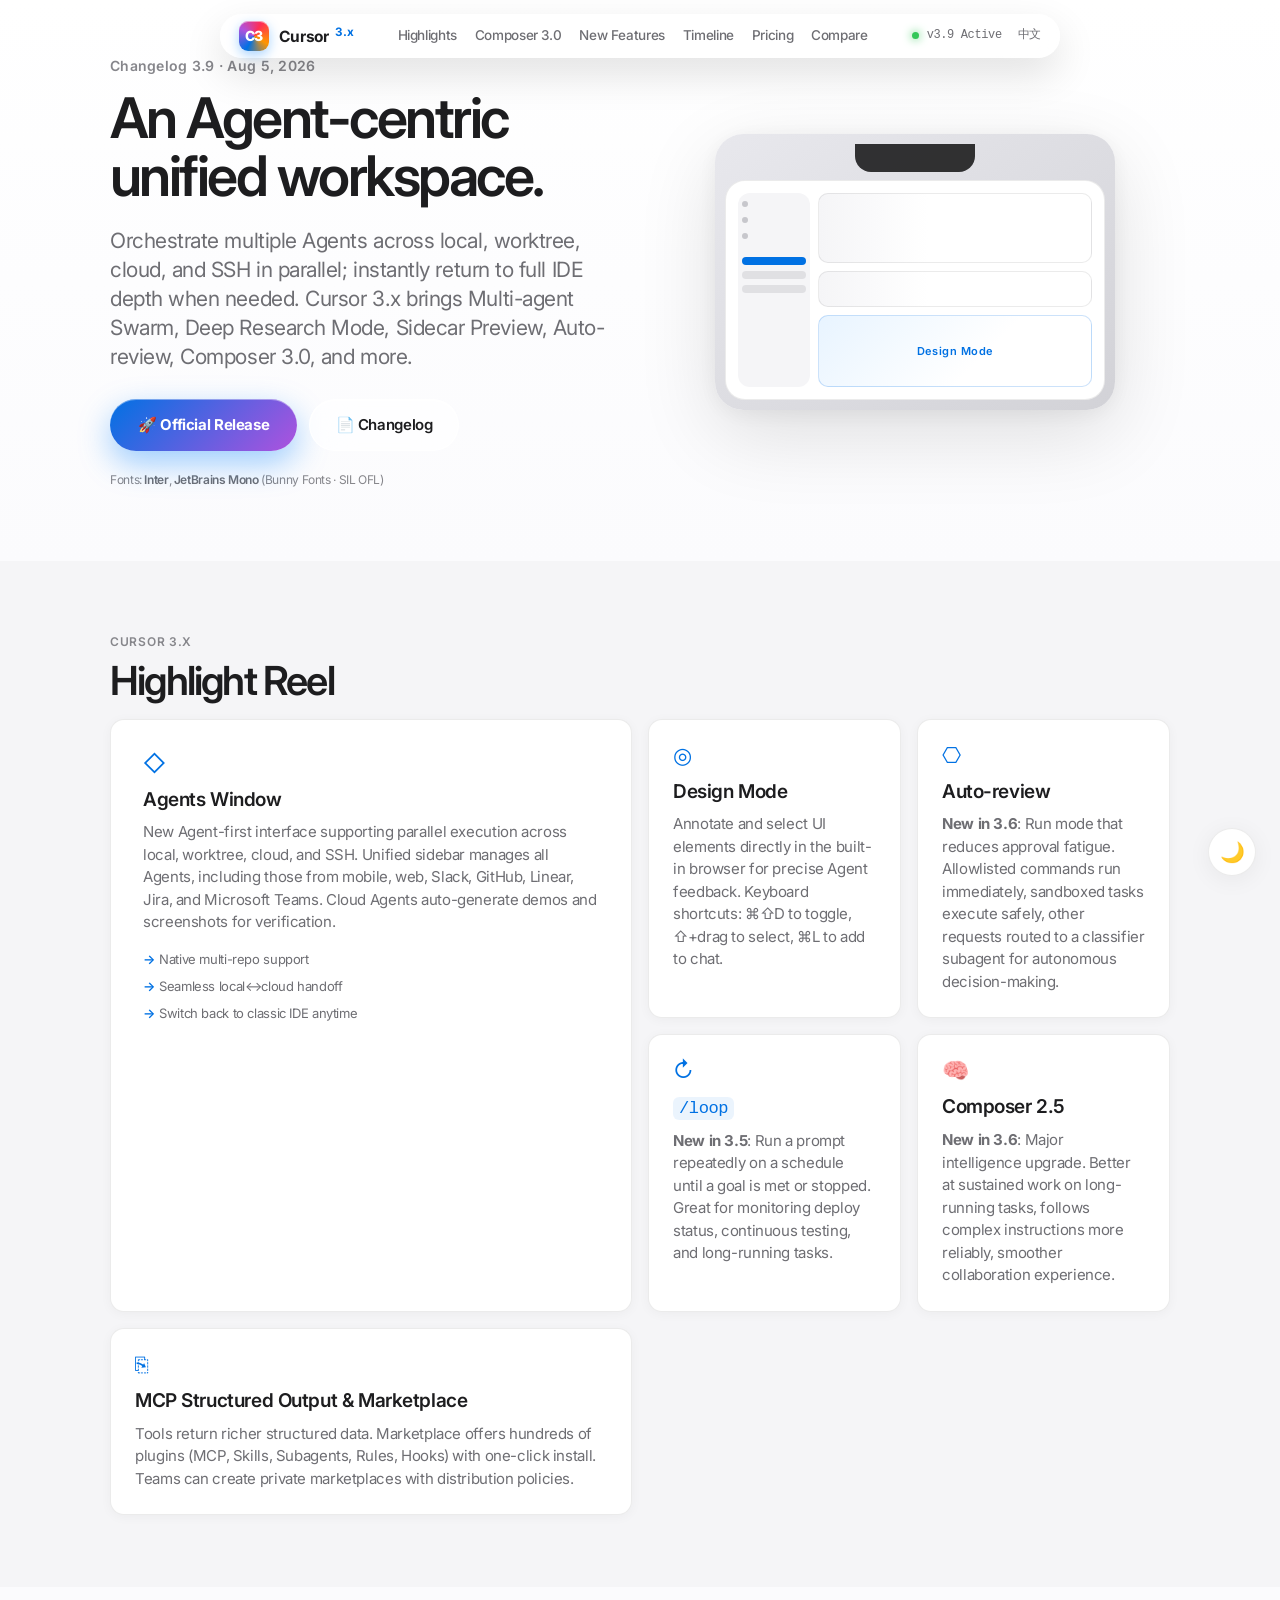
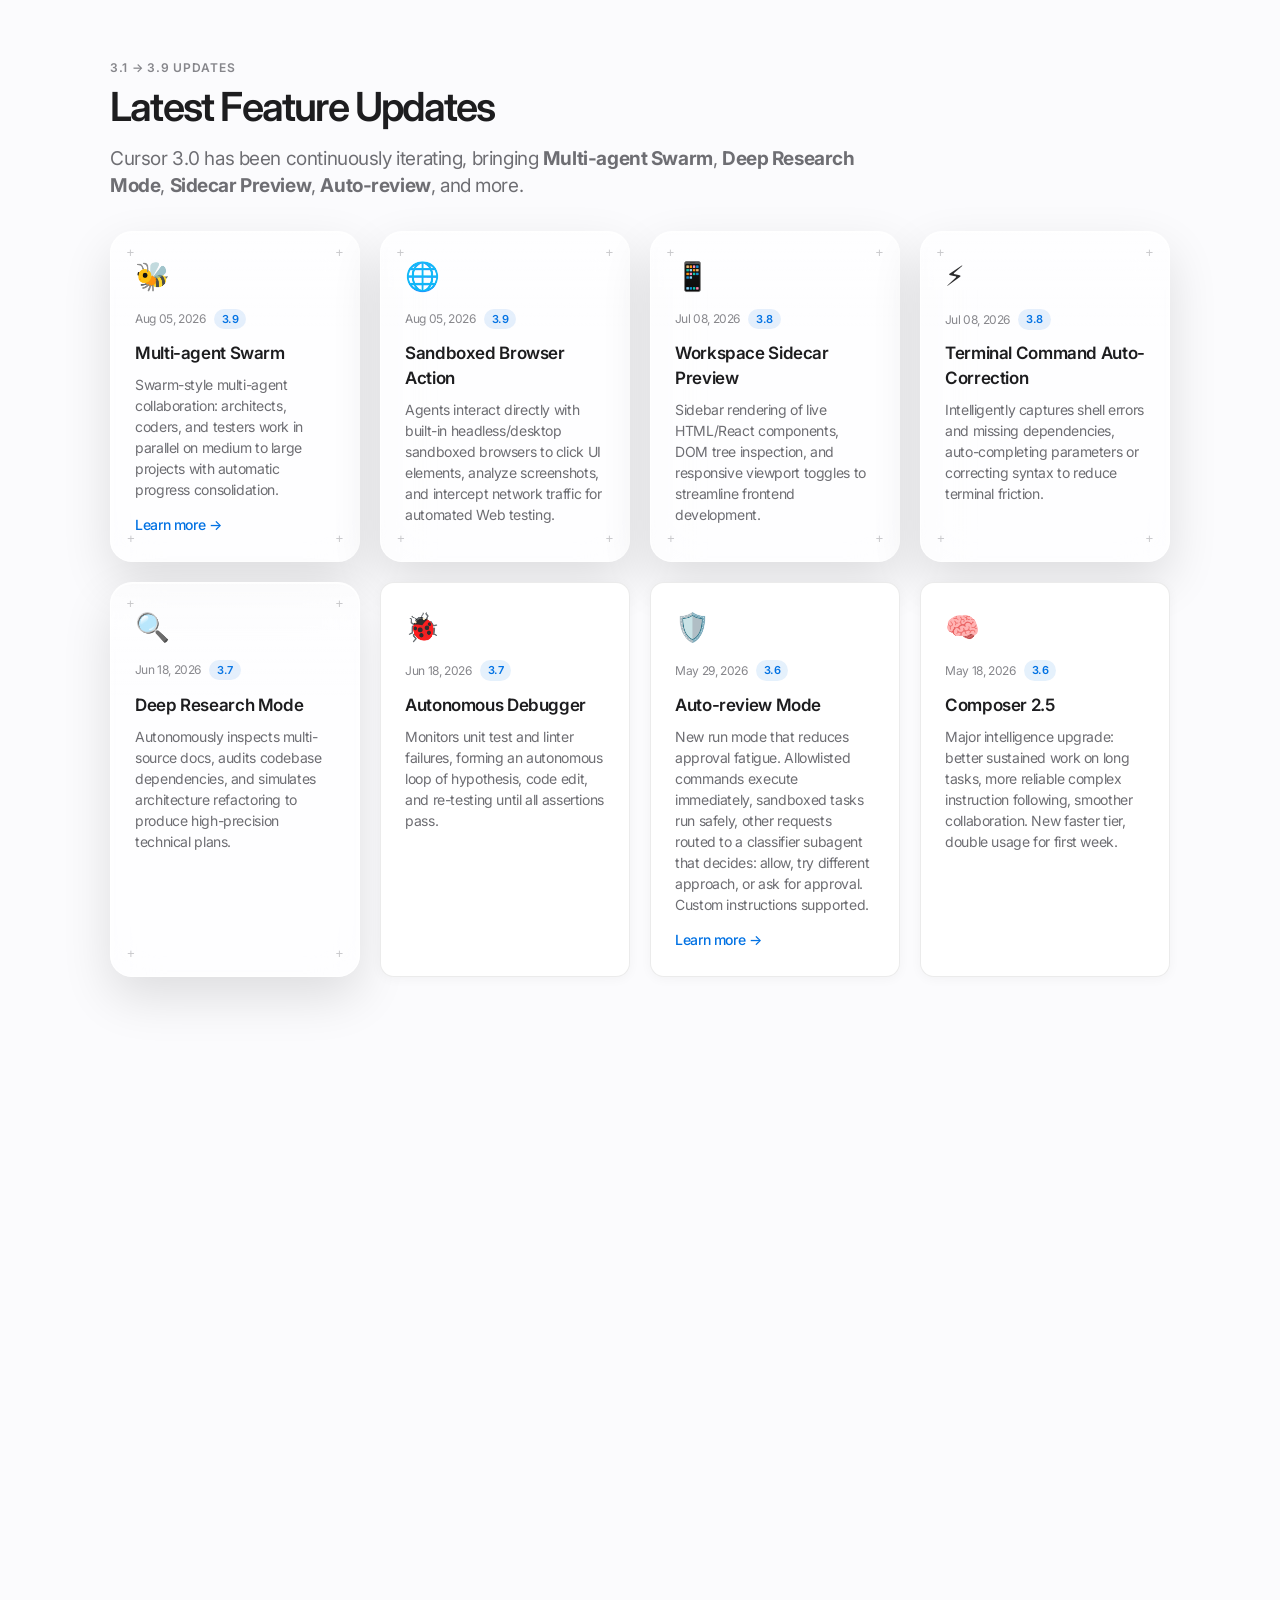
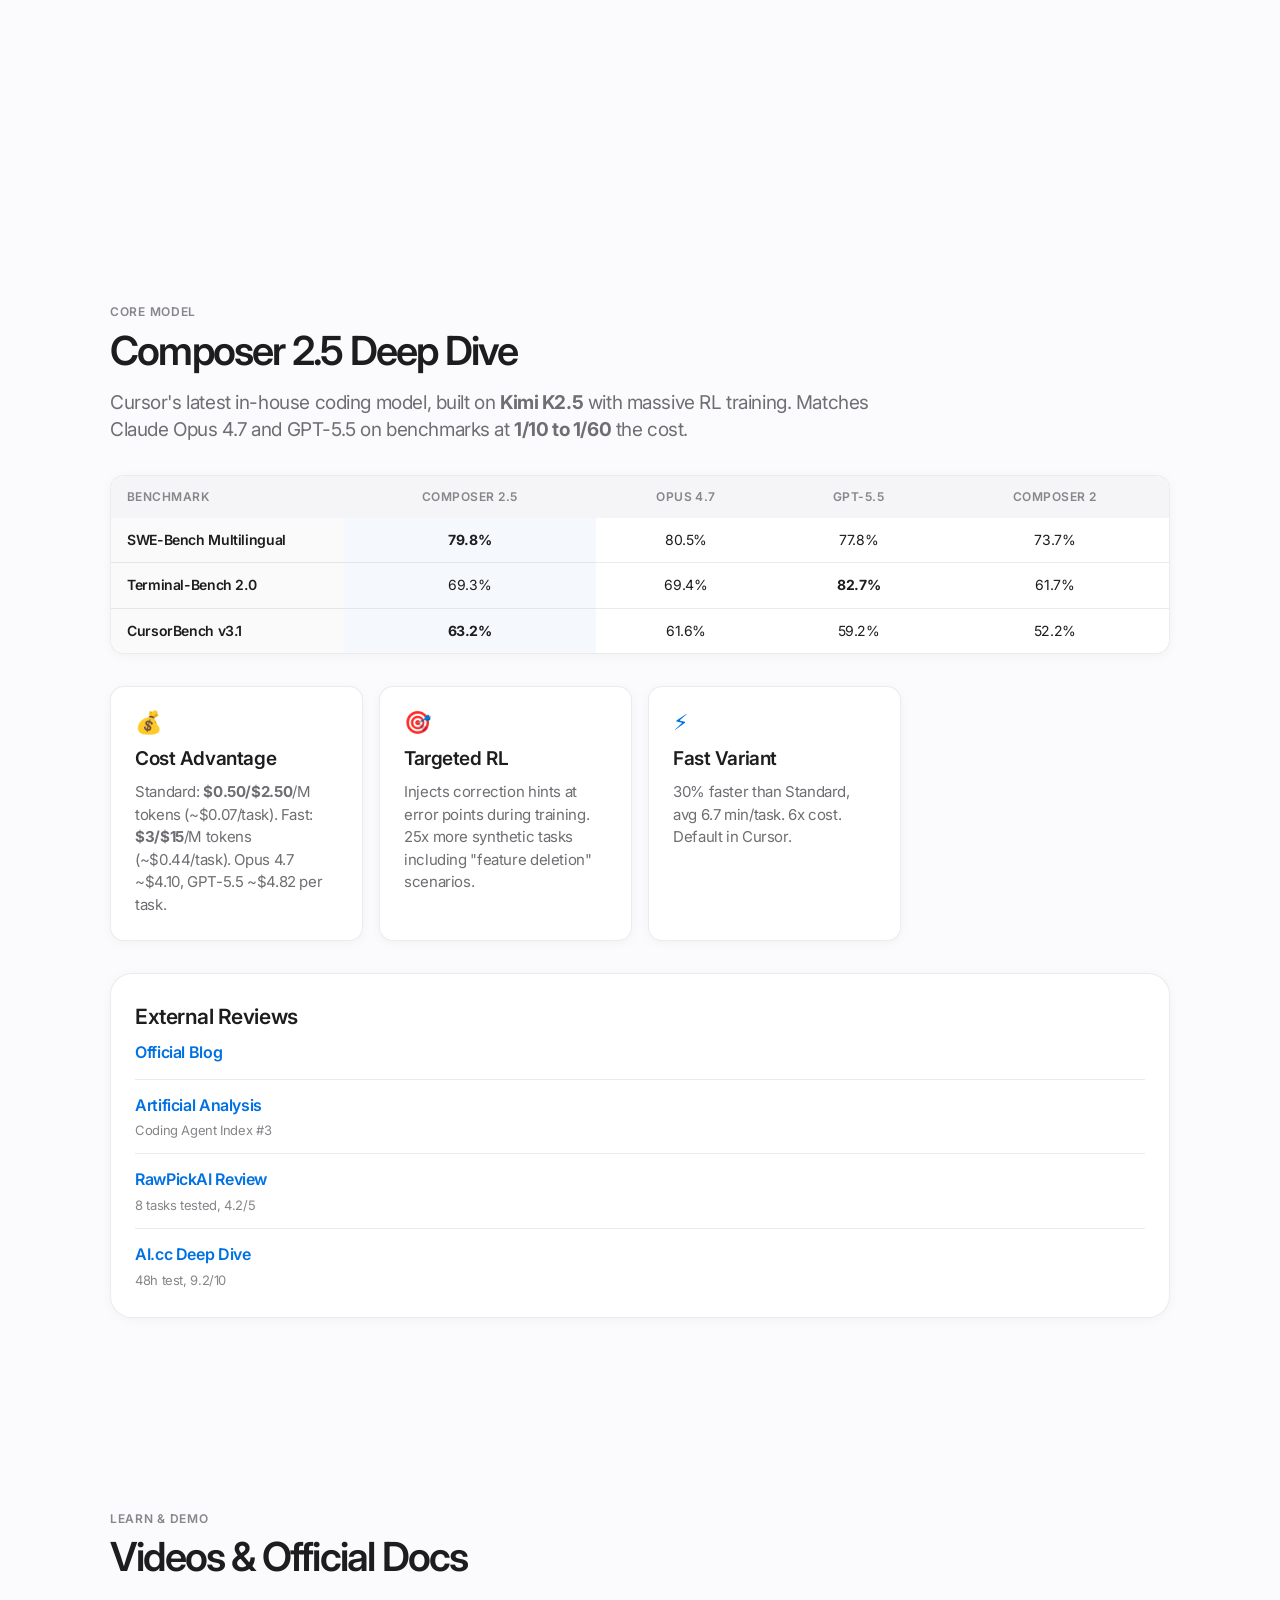
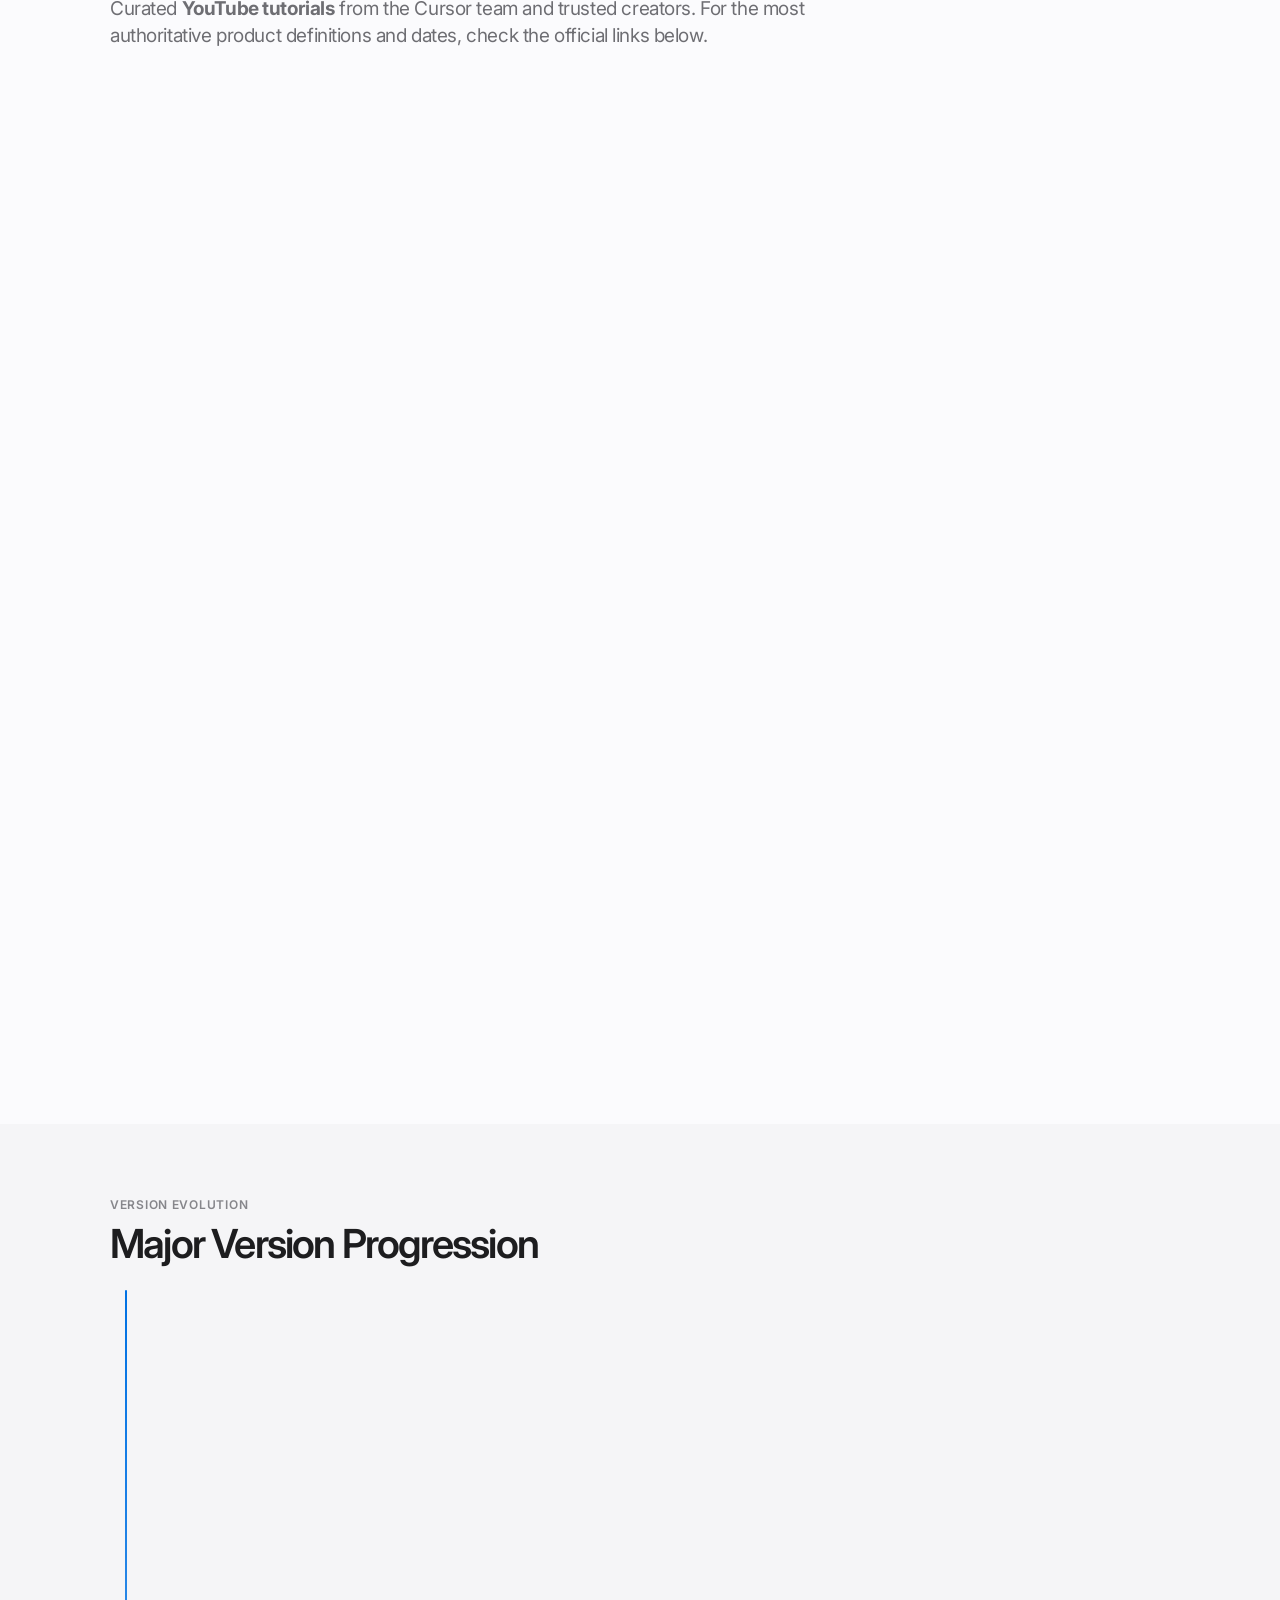
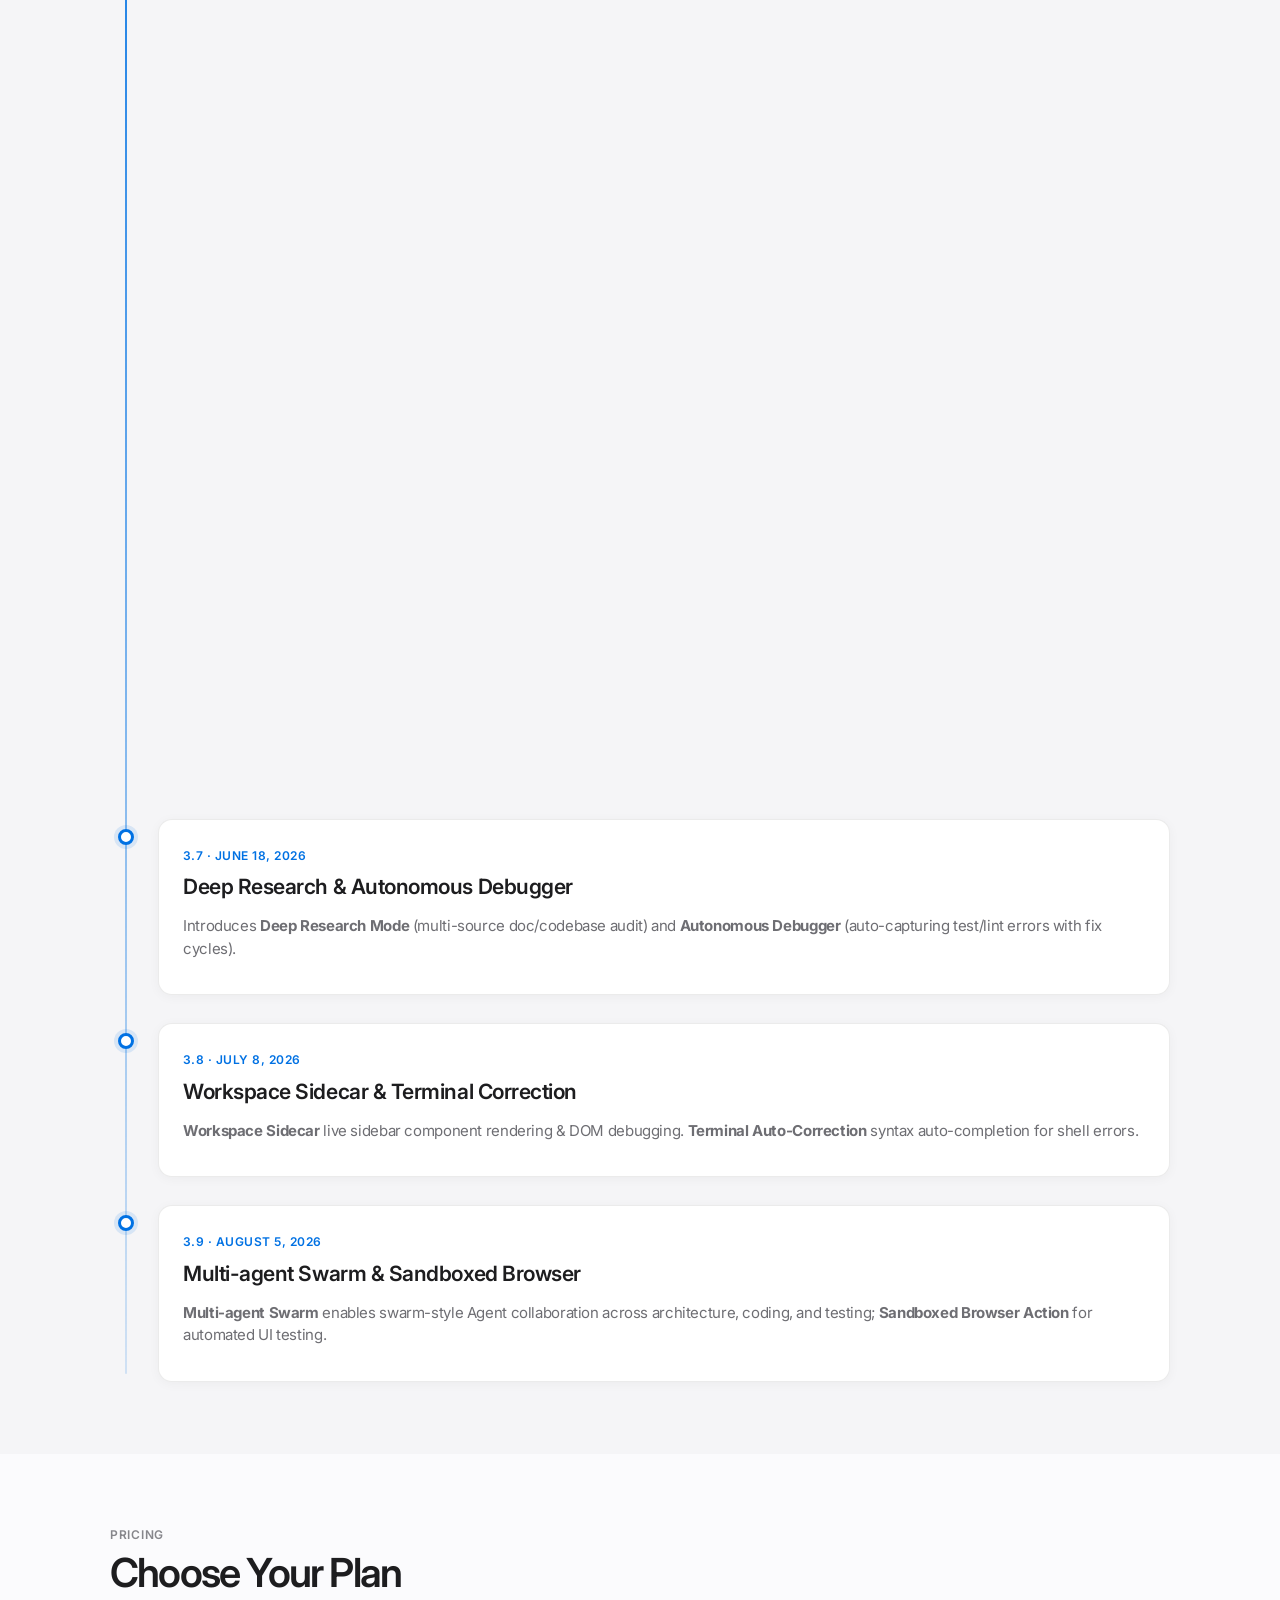
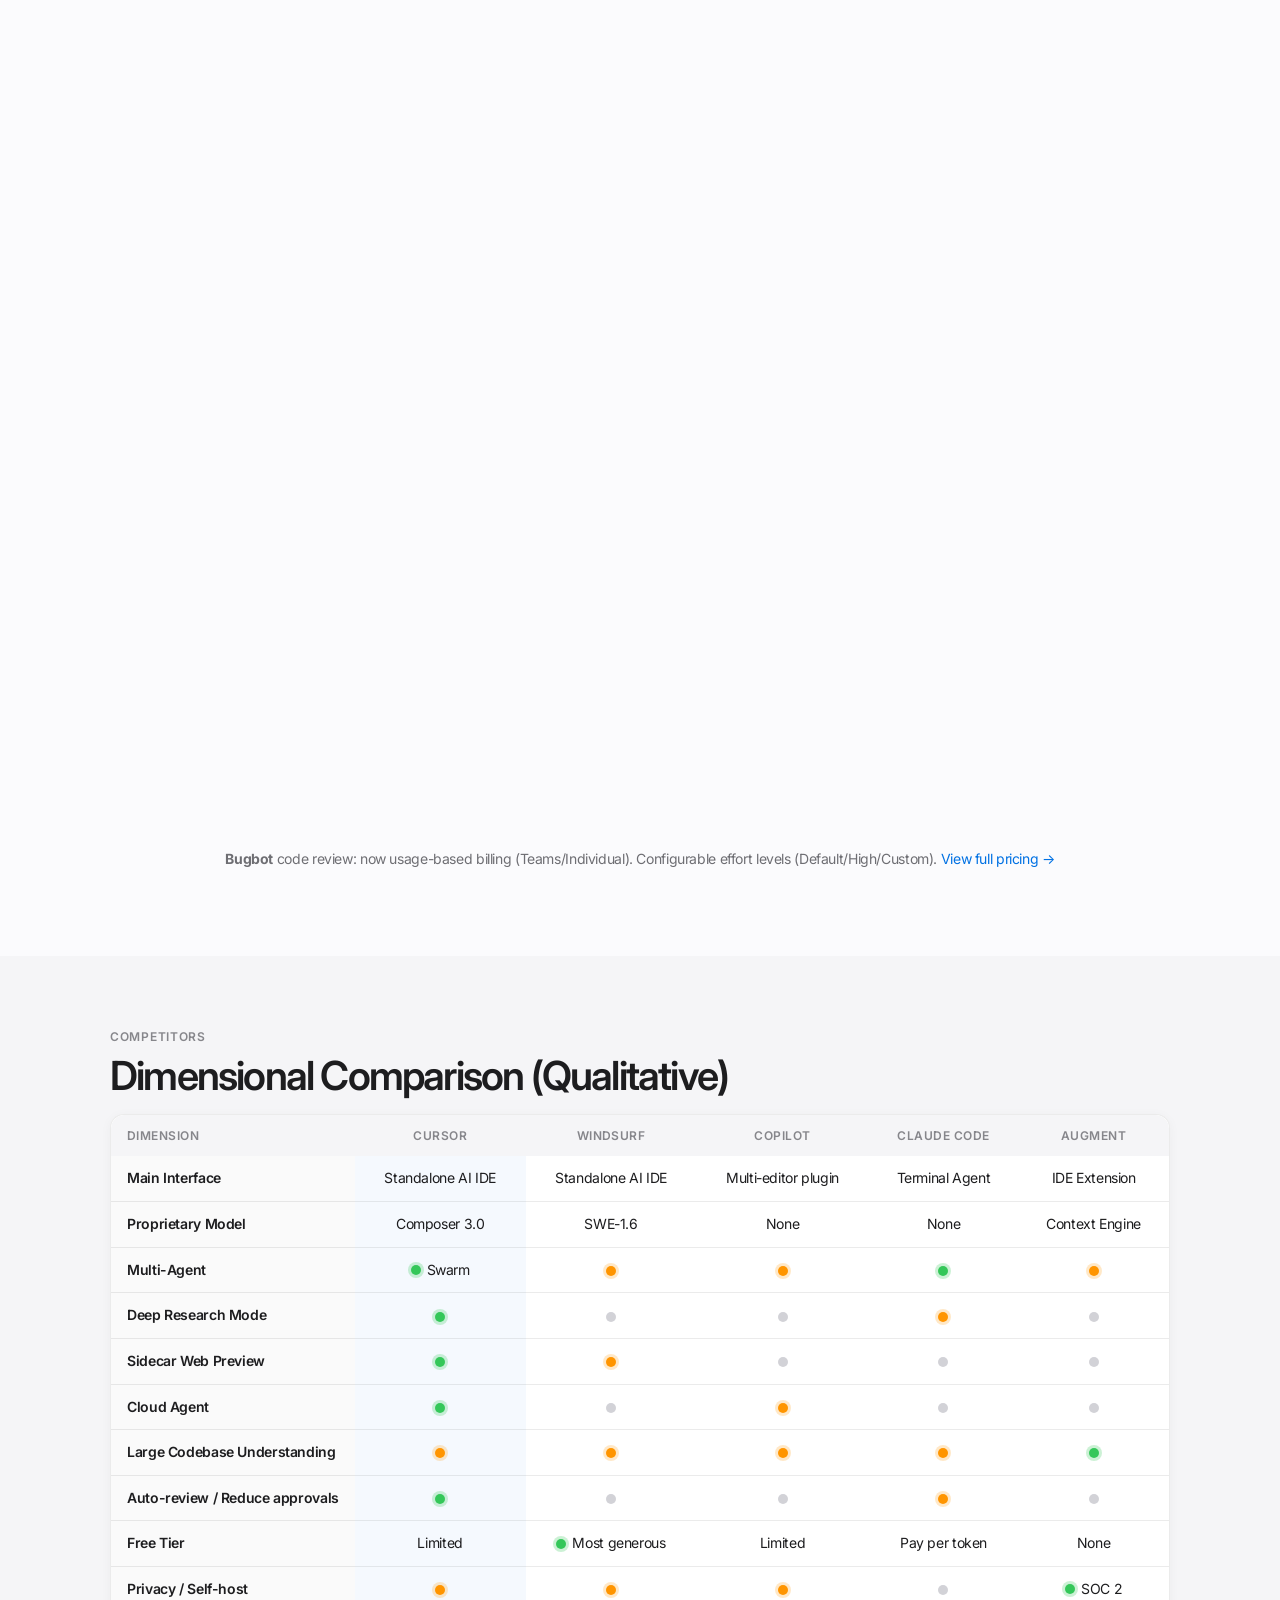
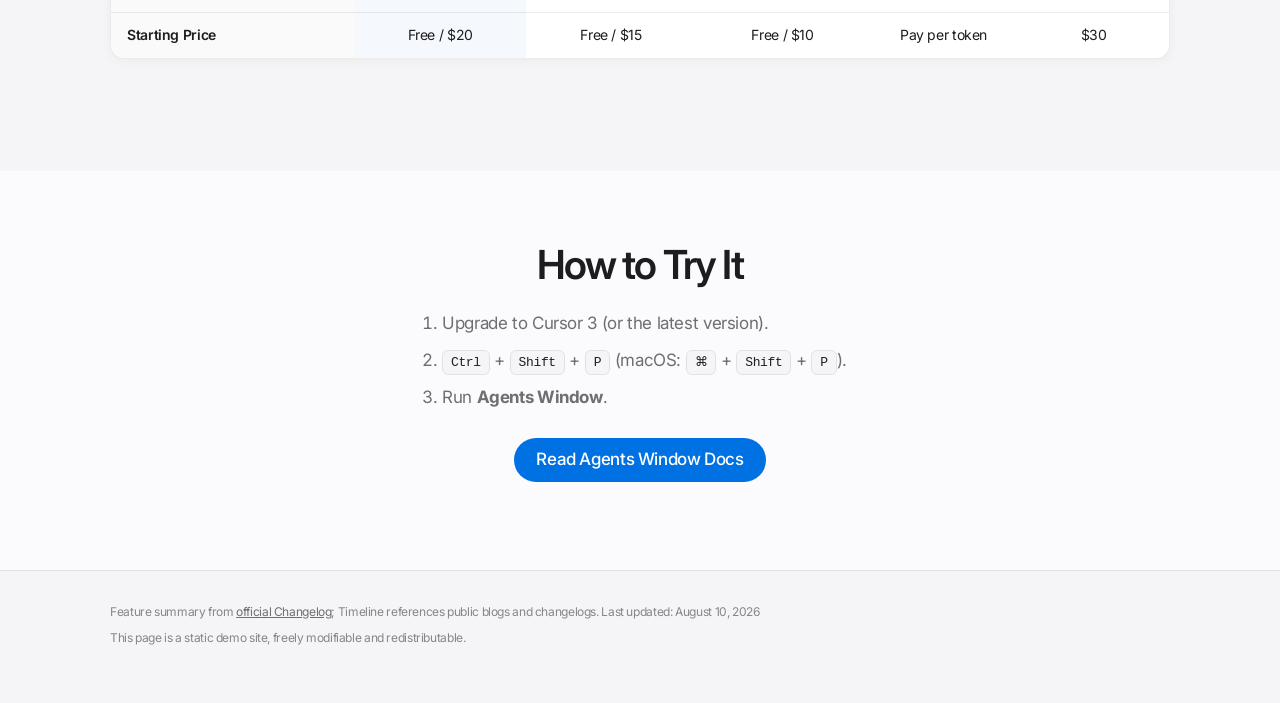
==== commit 6662da09: "fix: 修复对比表格单元格点文本换行错位及对齐排版问题" ====
--- a/en/index.html
+++ b/en/index.html
@@ -470,19 +470,19 @@
           <h2 class="section-title">Dimensional Comparison (Qualitative)</h2>
           <div class="compare-wrap animate-on-scroll">
             <table class="compare-table">
-              <thead><tr><th scope="col">Dimension</th><th scope="col">Cursor</th><th scope="col">GitHub Copilot</th><th scope="col">Claude Code</th></tr></thead>
+              <thead><tr><th scope="col">Dimension</th><th scope="col">Cursor</th><th scope="col">Windsurf</th><th scope="col">Copilot</th><th scope="col">Claude Code</th><th scope="col">Augment</th></tr></thead>
               <tbody>
-                <tr><th scope="row">Main Interface</th><td>Standalone AI IDE</td><td>Multi-editor plugin</td><td>Terminal / CLI Agent</td></tr>
+                <tr><th scope="row">Main Interface</th><td>Standalone AI IDE</td><td>Standalone AI IDE</td><td>Multi-editor plugin</td><td>Terminal Agent</td><td>IDE Extension</td></tr>
                 <tr><th scope="row">Proprietary Model</th><td>Composer 3.0</td><td>SWE-1.6</td><td>None</td><td>None</td><td>Context Engine</td></tr>
-                <tr><th scope="row">Multi-Agent</th><td><span class="dot strong"></span> Swarm</td><td><span class="dot mid"></span></td><td><span class="dot mid"></span></td><td><span class="dot strong"></span></td><td><span class="dot mid"></span></td></tr>
+                <tr><th scope="row">Multi-Agent</th><td><span class="dot-label"><span class="dot strong"></span> Swarm</span></td><td><span class="dot mid"></span></td><td><span class="dot mid"></span></td><td><span class="dot strong"></span></td><td><span class="dot mid"></span></td></tr>
                 <tr><th scope="row">Deep Research Mode</th><td><span class="dot strong"></span></td><td><span class="dot weak"></span></td><td><span class="dot weak"></span></td><td><span class="dot mid"></span></td><td><span class="dot weak"></span></td></tr>
                 <tr><th scope="row">Sidecar Web Preview</th><td><span class="dot strong"></span></td><td><span class="dot mid"></span></td><td><span class="dot weak"></span></td><td><span class="dot weak"></span></td><td><span class="dot weak"></span></td></tr>
                 <tr><th scope="row">Cloud Agent</th><td><span class="dot strong"></span></td><td><span class="dot weak"></span></td><td><span class="dot mid"></span></td><td><span class="dot weak"></span></td><td><span class="dot weak"></span></td></tr>
-                <tr><th scope="row">"Don't switch editors"</th><td><span class="dot weak"></span></td><td><span class="dot strong"></span></td><td><span class="dot strong"></span></td></tr>
-                <tr><th scope="row">Cloud / Remote Agent</th><td><span class="dot strong"></span></td><td><span class="dot mid"></span></td><td><span class="dot weak"></span></td></tr>
-                <tr><th scope="row">Auto-review / Reduce approvals</th><td><span class="dot strong"></span></td><td><span class="dot weak"></span></td><td><span class="dot mid"></span></td></tr>
-                <tr><th scope="row">3rd-party Integration</th><td><span class="dot strong"></span></td><td><span class="dot strong"></span></td><td><span class="dot mid"></span></td></tr>
-                <tr><th scope="row">Free Tier</th><td>Limited</td><td><span class="dot strong">Most generous</span></td><td>Limited</td><td>Pay per token</td><td>None</td></tr>
+                <tr><th scope="row">Large Codebase Understanding</th><td><span class="dot mid"></span></td><td><span class="dot mid"></span></td><td><span class="dot mid"></span></td><td><span class="dot mid"></span></td><td><span class="dot strong"></span></td></tr>
+                <tr><th scope="row">Auto-review / Reduce approvals</th><td><span class="dot strong"></span></td><td><span class="dot weak"></span></td><td><span class="dot weak"></span></td><td><span class="dot mid"></span></td><td><span class="dot weak"></span></td></tr>
+                <tr><th scope="row">Free Tier</th><td>Limited</td><td><span class="dot-label"><span class="dot strong"></span> Most generous</span></td><td>Limited</td><td>Pay per token</td><td>None</td></tr>
+                <tr><th scope="row">Privacy / Self-host</th><td><span class="dot mid"></span></td><td><span class="dot mid"></span></td><td><span class="dot mid"></span></td><td><span class="dot weak"></span></td><td><span class="dot-label"><span class="dot strong"></span> SOC 2</span></td></tr>
+                <tr><th scope="row">Starting Price</th><td>Free / $20</td><td>Free / $15</td><td>Free / $10</td><td>Pay per token</td><td>$30</td></tr>
               </tbody>
             </table>
           </div>
--- a/assets/css/style.css
+++ b/assets/css/style.css
@@ -864,18 +864,25 @@
 
 .compare-table {
   width: 100%;
-  min-width: 700px;
+  min-width: 760px;
   border-collapse: separate;
   border-spacing: 0;
   font-size: 14px;
 }
 
-.compare-table th,
-.compare-table td {
+.compare-table th {
   padding: 12px 16px;
   text-align: left;
   border-bottom: 1px solid var(--separator);
   vertical-align: middle;
+}
+
+.compare-table td {
+  padding: 12px 16px;
+  text-align: center;
+  border-bottom: 1px solid var(--separator);
+  vertical-align: middle;
+  white-space: nowrap;
 }
 
 .compare-table thead th {
@@ -888,10 +895,12 @@
   position: sticky;
   top: 0;
   z-index: 1;
+  text-align: center;
 }
 
 .compare-table thead th:first-child {
   border-top-left-radius: var(--radius-md);
+  text-align: left;
 }
 
 .compare-table thead th:last-child {
@@ -914,8 +923,9 @@
 .compare-table tbody th[scope="row"] {
   font-weight: 600;
   color: var(--text);
-  width: 28%;
+  width: 22%;
   background: rgba(0, 0, 0, 0.02);
+  white-space: nowrap;
 }
 
 .compare-table td:nth-child(2) {
@@ -928,8 +938,17 @@
 }
 
 .compare-table .dot {
-  display: block;
+  display: inline-block;
   margin: 0 auto;
+  vertical-align: middle;
+}
+
+.dot-label {
+  display: inline-flex;
+  align-items: center;
+  justify-content: center;
+  gap: 6px;
+  white-space: nowrap;
 }
 
 .insight-cards {
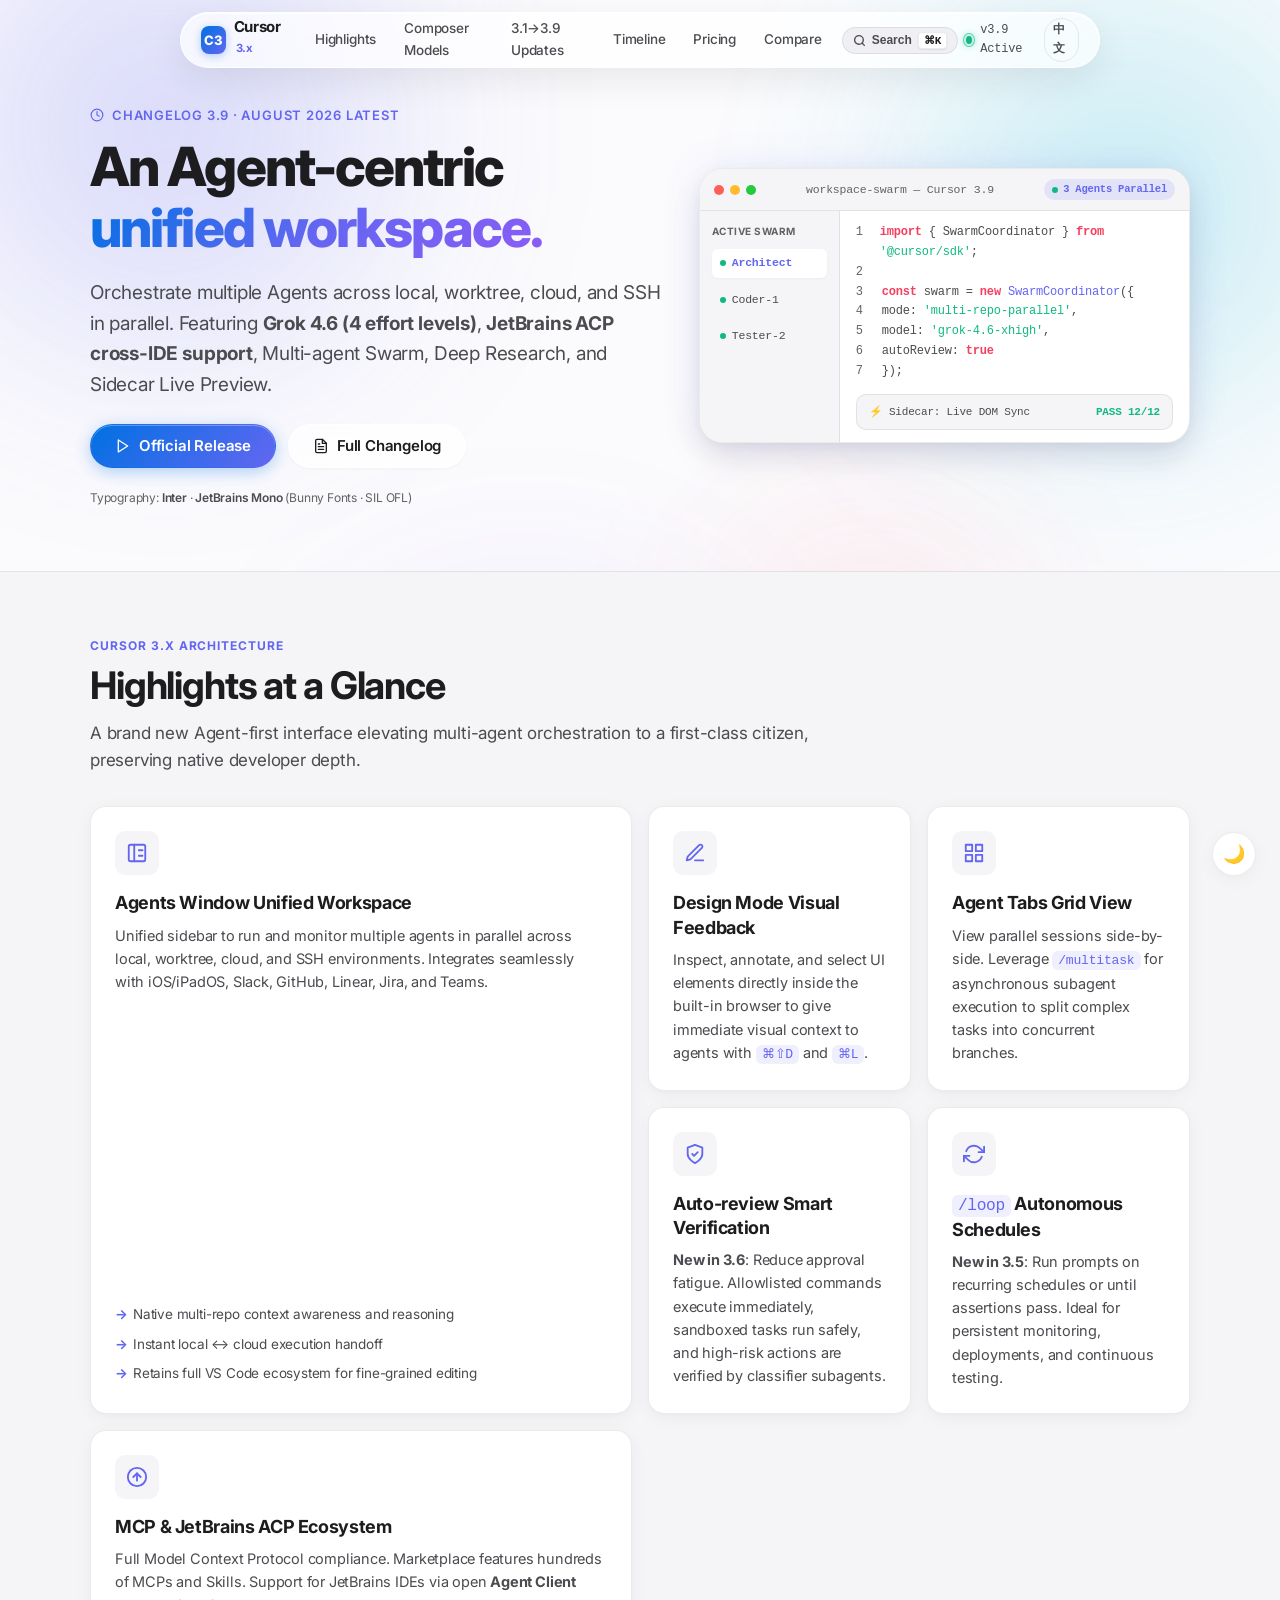
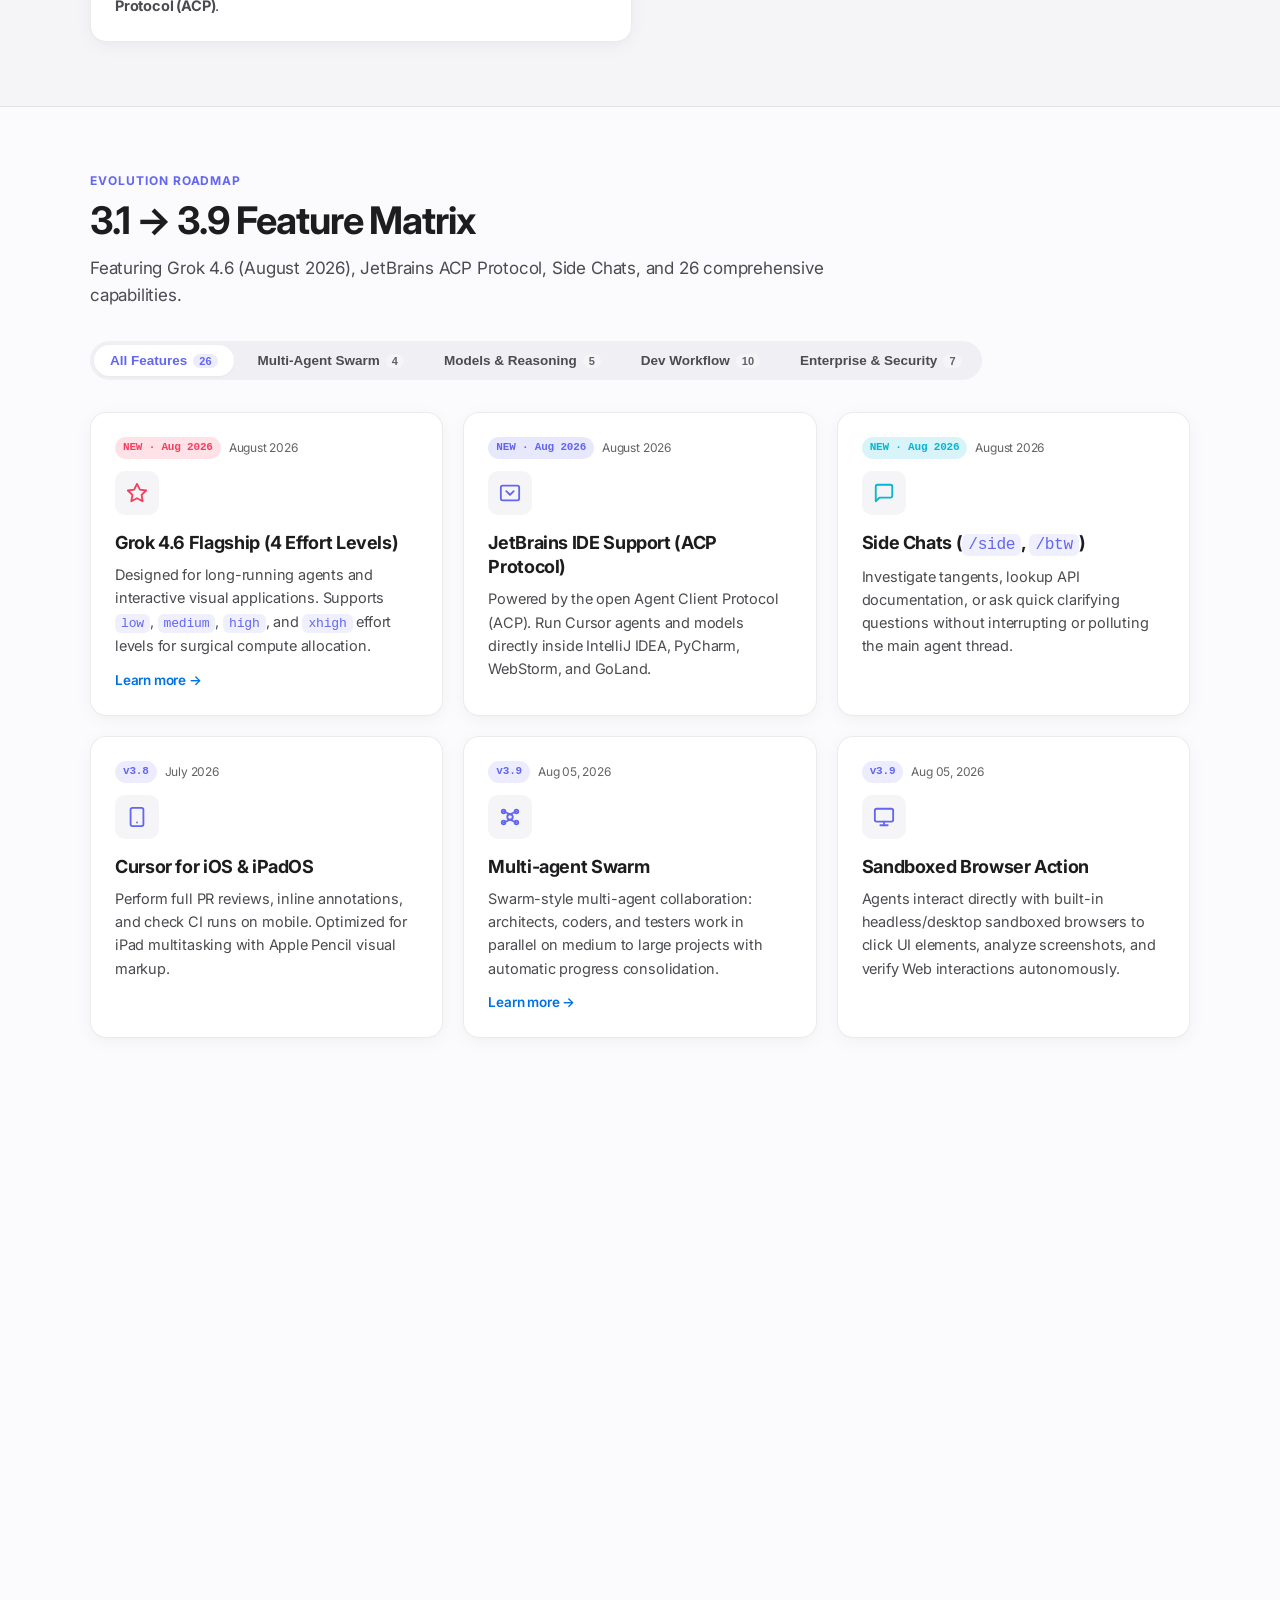
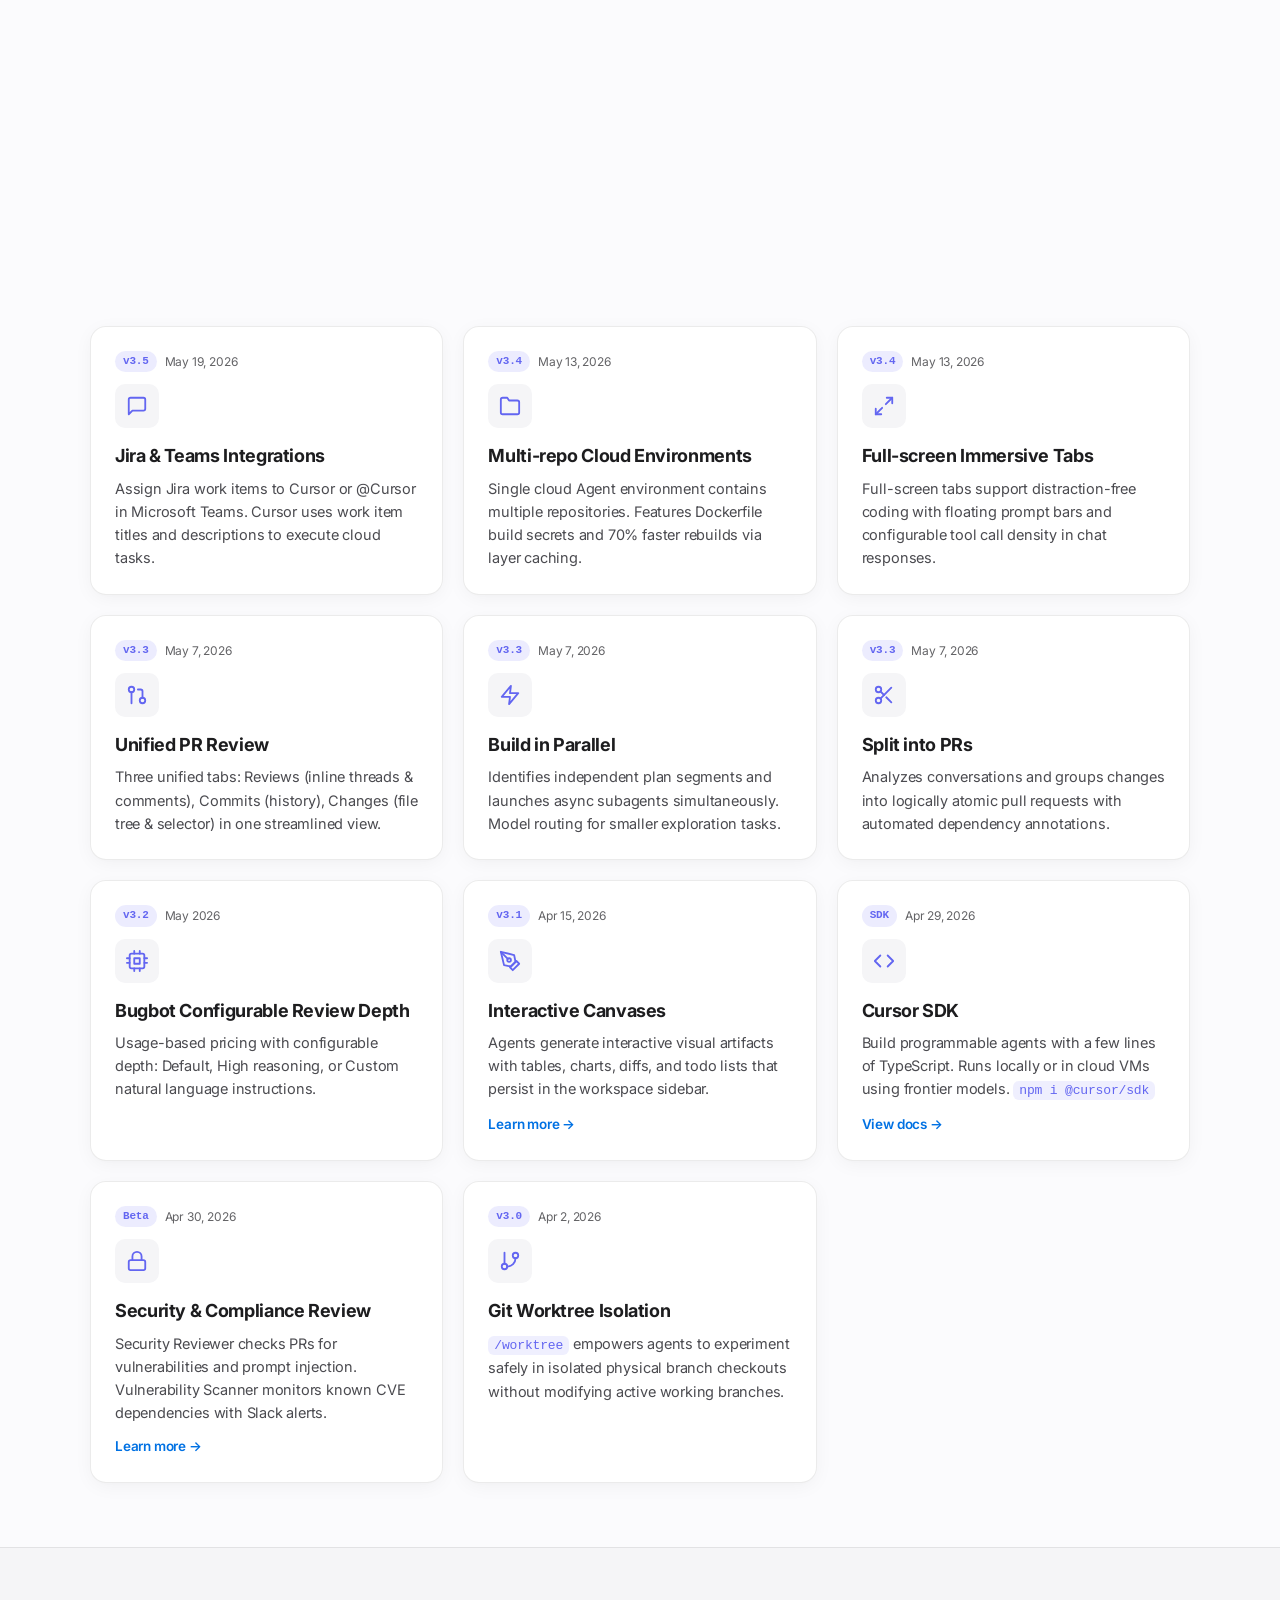
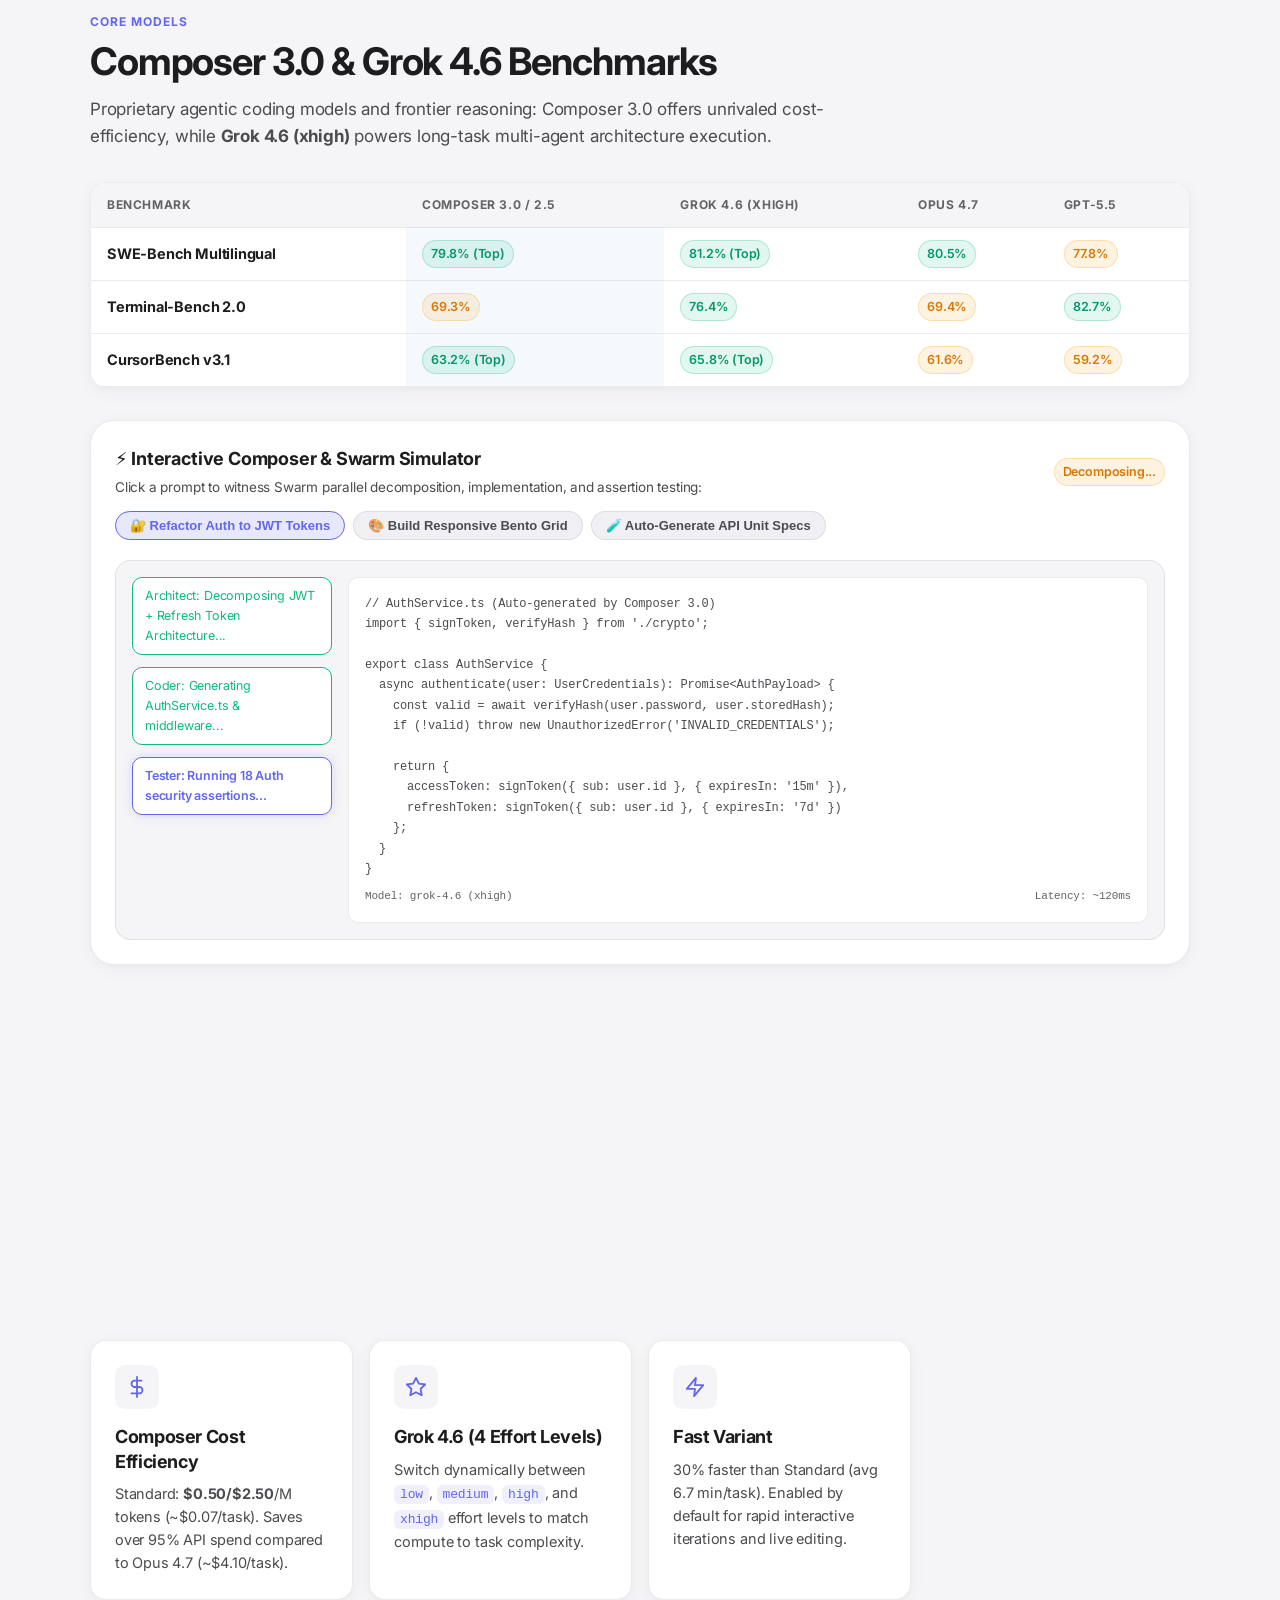
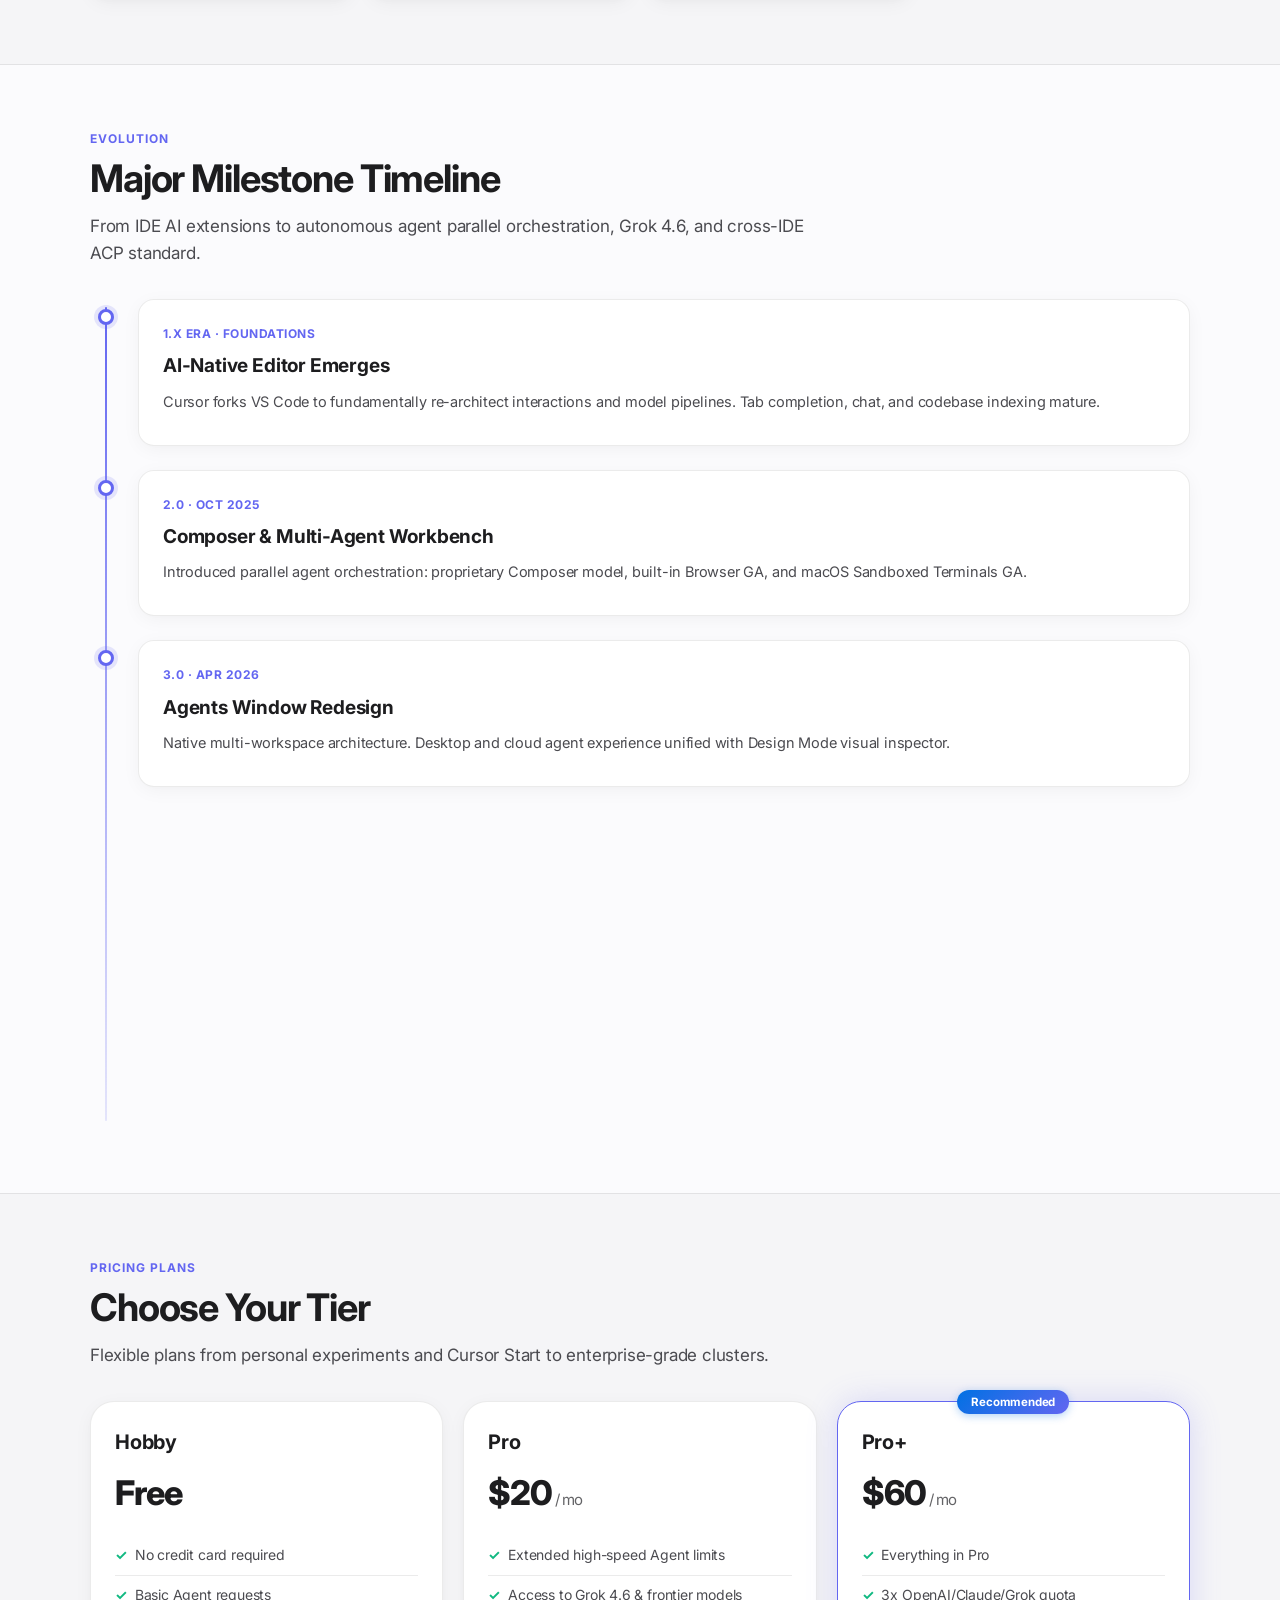
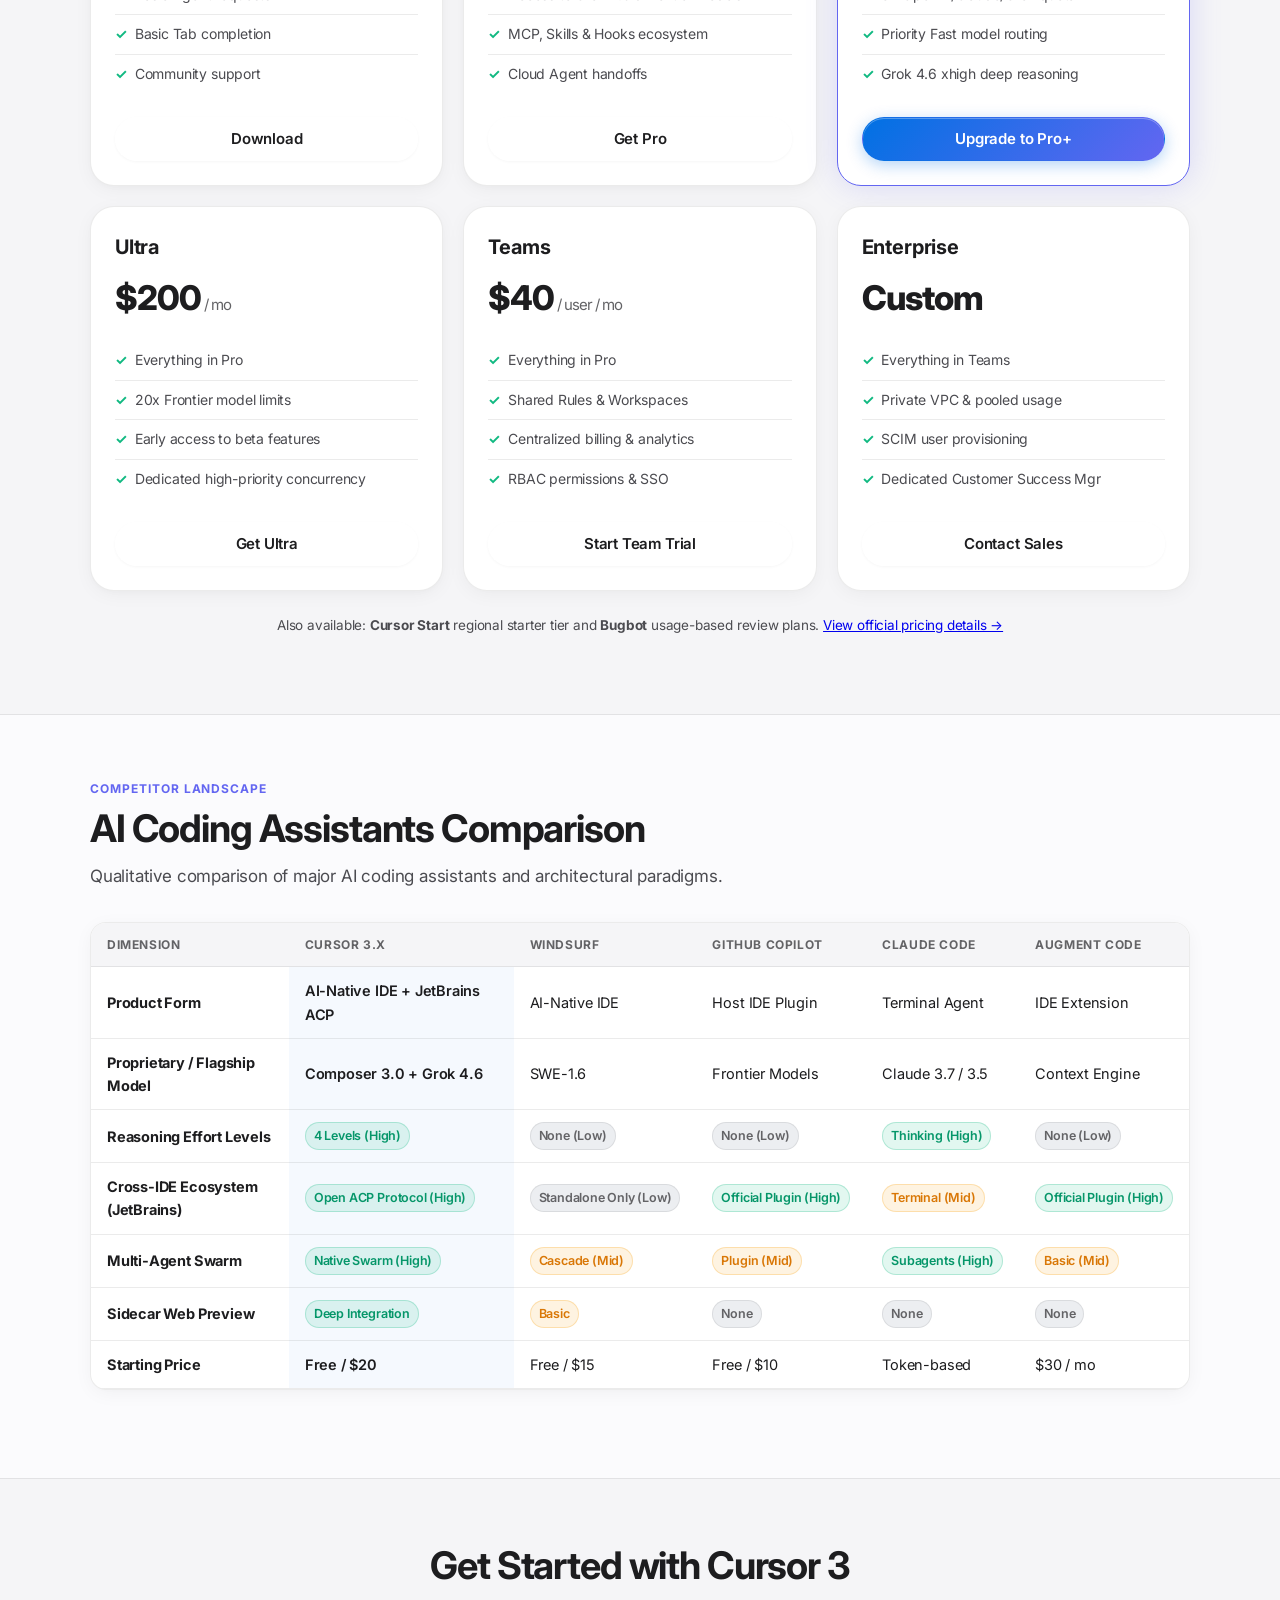
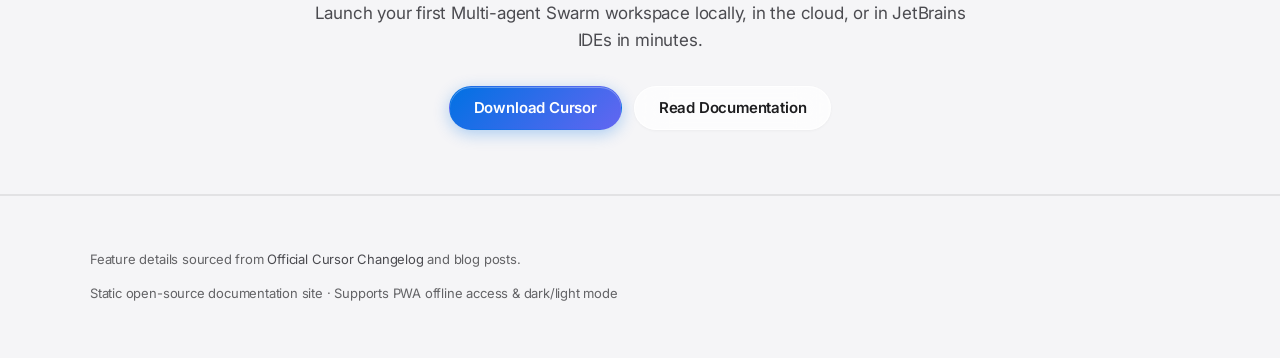
==== commit 9a818c4c: "feat(ui-ux): 全面升级 UI/UX Pro Max 美学、WCAG 规范、Command Palette ⌘K、Swarm 模拟器与 2026 年 8 月最新特性" ====
--- a/en/index.html
+++ b/en/index.html
@@ -1,17 +1,32 @@
 <!DOCTYPE html>
-<html lang="en">
+<html lang="en" data-theme="dark">
   <head>
     <meta charset="UTF-8" />
     <meta name="viewport" content="width=device-width, initial-scale=1" />
-    <meta name="description" content="Cursor 3.x intro: Multi-agent Swarm, Deep Research, Sidecar Preview, Auto-review, Composer 3.0, and competitor comparison. 3.0→3.9 evolution." />
+    <meta name="description" content="Cursor 3.x Visual Introduction: Grok 4.6, JetBrains ACP Protocol, Multi-agent Swarm, Deep Research Mode, Sidecar Preview, Auto-review, and comprehensive feature matrix." />
+    <meta name="theme-color" content="#08090e" media="(prefers-color-scheme: dark)" />
     <meta name="theme-color" content="#fbfbfd" media="(prefers-color-scheme: light)" />
-    <meta name="theme-color" content="#1d1d1f" media="(prefers-color-scheme: dark)" />
+    
+    <!-- Favicon & Icons -->
+    <link rel="icon" type="image/svg+xml" href="../assets/icons/favicon.svg" />
+    <link rel="apple-touch-icon" href="../assets/icons/icon-192.png" />
+    <link rel="manifest" href="../manifest.json" />
+    
+    <!-- Multi-language Alternate -->
+    <link rel="alternate" hreflang="en" href="/en/" />
+    <link rel="alternate" hreflang="zh-CN" href="/" />
+
+    <!-- Open Graph -->
     <meta property="og:type" content="website" />
     <meta property="og:title" content="Cursor 3.x · Visual Introduction" />
+    <meta property="og:description" content="Cursor 3.x Comprehensive Features: Grok 4.6, JetBrains ACP, Multi-agent Swarm, Deep Research, Sidecar Preview, Auto-review, Composer 3.0" />
     <meta property="og:locale" content="en_US" />
-    <link rel="manifest" href="../manifest.json" />
+    <meta property="og:image" content="../assets/icons/icon-512.png" />
+    
+    <!-- Fonts -->
     <link rel="preconnect" href="https://fonts.bunny.net" crossorigin />
-    <link href="https://fonts.bunny.net/css?family=inter:400,500,600,700|jetbrains-mono:400,500,600&display=swap" rel="stylesheet" />
+    <link href="https://fonts.bunny.net/css?family=inter:400,500,600,700,800|jetbrains-mono:400,500,600,700&display=swap" rel="stylesheet" />
+    
     <link rel="stylesheet" href="../assets/css/style.css" />
     <title>Cursor 3.x · Visual Introduction</title>
   </head>
@@ -25,27 +40,32 @@
     </div>
     <div class="noise" aria-hidden="true"></div>
 
-    <a class="skip-link" href="#main">Skip to content</a>
+    <a class="skip-link" href="#main">Skip to main content</a>
 
     <!-- Dynamic Island Navigation -->
     <header class="island">
       <div class="island-inner">
-        <a class="island-logo" href="../">
+        <a class="island-logo" href="../" aria-label="Cursor 3.x Home">
           <span class="island-mark">C3</span>
           <span>Cursor <span class="logo-ver">3.x</span></span>
         </a>
-        <nav class="island-nav" aria-label="Page navigation">
+        <nav class="island-nav" aria-label="Page Navigation">
           <a href="#highlights">Highlights</a>
-          <a href="#composer-25">Composer 3.0</a>
-          <a href="#new-features">New Features</a>
+          <a href="#composer-25">Composer Models</a>
+          <a href="#new-features">3.1→3.9 Updates</a>
           <a href="#timeline">Timeline</a>
           <a href="#pricing">Pricing</a>
           <a href="#compare">Compare</a>
         </nav>
         <div class="island-status">
-          <span class="is-dot"></span>
+          <button class="island-search-btn open-cmd-palette" aria-label="Open command palette search">
+            <svg width="13" height="13" viewBox="0 0 24 24" fill="none" stroke="currentColor" stroke-width="2.5" stroke-linecap="round" stroke-linejoin="round" aria-hidden="true"><circle cx="11" cy="11" r="8"/><line x1="21" y1="21" x2="16.65" y2="16.65"/></svg>
+            <span>Search</span>
+            <kbd>⌘K</kbd>
+          </button>
+          <span class="is-dot" aria-hidden="true"></span>
           <span>v3.9 Active</span>
-          <a href="../" style="margin-left:8px;color:var(--text-secondary);text-decoration:none;" hreflang="zh">中文</a>
+          <a href="../" class="lang-badge" hreflang="zh" aria-label="Switch to Chinese">中文</a>
         </div>
       </div>
     </header>
@@ -54,32 +74,68 @@
       <!-- Hero -->
       <section class="hero">
         <div class="container hero-grid">
-          <div class="hero-copy">
-            <p class="eyebrow">Changelog 3.9 · Aug 5, 2026</p>
-            <h1>An Agent-centric<br />unified workspace.</h1>
-            <p class="lead">Orchestrate multiple Agents across local, worktree, cloud, and SSH in parallel; instantly return to full IDE depth when needed. Cursor 3.x brings Multi-agent Swarm, Deep Research Mode, Sidecar Preview, Auto-review, Composer 3.0, and more.</p>
+          <div class="hero-copy animate-on-scroll">
+            <div class="eyebrow">
+              <svg width="14" height="14" viewBox="0 0 24 24" fill="none" stroke="currentColor" stroke-width="2" stroke-linecap="round" stroke-linejoin="round" aria-hidden="true"><circle cx="12" cy="12" r="10"/><polyline points="12 6 12 12 16 14"/></svg>
+              <span>Changelog 3.9 · August 2026 Latest</span>
+            </div>
+            <h1>An Agent-centric<br /><span class="hero-title-gradient">unified workspace.</span></h1>
+            <p class="lead">Orchestrate multiple Agents across local, worktree, cloud, and SSH in parallel. Featuring <strong>Grok 4.6 (4 effort levels)</strong>, <strong>JetBrains ACP cross-IDE support</strong>, Multi-agent Swarm, Deep Research, and Sidecar Live Preview.</p>
             <div class="hero-actions">
-              <a class="btn-p" href="https://cursor.com/blog/cursor-3" target="_blank" rel="noopener noreferrer">🚀 Official Release</a>
-              <a class="btn-g" href="https://cursor.com/changelog" target="_blank" rel="noopener noreferrer">📄 Changelog</a>
-            </div>
-            <p class="font-note">Fonts: <strong>Inter</strong>, <strong>JetBrains Mono</strong> (Bunny Fonts · SIL OFL)</p>
-          </div>
-          <div class="hero-visual" aria-hidden="true">
-            <div class="device-frame">
-              <div class="device-notch"></div>
-              <div class="device-screen">
-                <div class="mock-sidebar">
-                  <span class="mock-dot"></span><span class="mock-dot"></span><span class="mock-dot"></span>
-                  <div class="mock-rows">
-                    <div class="mock-row active"></div>
-                    <div class="mock-row"></div>
-                    <div class="mock-row"></div>
+              <a class="btn btn-primary" href="https://cursor.com/blog/cursor-3" target="_blank" rel="noopener noreferrer">
+                <svg width="16" height="16" viewBox="0 0 24 24" fill="none" stroke="currentColor" stroke-width="2" stroke-linecap="round" stroke-linejoin="round" aria-hidden="true"><polygon points="5 3 19 12 5 21 5 3"/></svg>
+                <span>Official Release</span>
+              </a>
+              <a class="btn btn-secondary" href="https://cursor.com/changelog" target="_blank" rel="noopener noreferrer">
+                <svg width="16" height="16" viewBox="0 0 24 24" fill="none" stroke="currentColor" stroke-width="2" stroke-linecap="round" stroke-linejoin="round" aria-hidden="true"><path d="M14 2H6a2 2 0 0 0-2 2v16a2 2 0 0 0 2 2h12a2 2 0 0 0 2-2V8z"/><polyline points="14 2 14 8 20 8"/><line x1="16" y1="13" x2="8" y2="13"/><line x1="16" y1="17" x2="8" y2="17"/><polyline points="10 9 9 9 8 9"/></svg>
+                <span>Full Changelog</span>
+              </a>
+            </div>
+            <p class="font-note">Typography: <strong>Inter</strong> · <strong>JetBrains Mono</strong> (Bunny Fonts · SIL OFL)</p>
+          </div>
+          <div class="hero-visual animate-on-scroll">
+            <div class="ide-window">
+              <div class="ide-titlebar">
+                <div class="traffic-lights" aria-hidden="true">
+                  <span class="traffic-dot red"></span>
+                  <span class="traffic-dot yellow"></span>
+                  <span class="traffic-dot green"></span>
+                </div>
+                <span class="ide-title">workspace-swarm — Cursor 3.9</span>
+                <span class="ide-swarm-pill">
+                  <span class="agent-status-dot"></span> 3 Agents Parallel
+                </span>
+              </div>
+              <div class="ide-body">
+                <div class="ide-sidebar">
+                  <div class="sidebar-label">Active Swarm</div>
+                  <div class="agent-item active">
+                    <span class="agent-status-dot"></span>
+                    <span>Architect</span>
+                  </div>
+                  <div class="agent-item">
+                    <span class="agent-status-dot"></span>
+                    <span>Coder-1</span>
+                  </div>
+                  <div class="agent-item">
+                    <span class="agent-status-dot"></span>
+                    <span>Tester-2</span>
                   </div>
                 </div>
-                <div class="mock-main">
-                  <div class="mock-chat"></div>
-                  <div class="mock-chat short"></div>
-                  <div class="mock-browser"><span>Design Mode</span></div>
+                <div class="ide-editor">
+                  <div class="code-area">
+                    <div class="code-line"><span class="code-num">1</span><span><span class="code-kw">import</span> { SwarmCoordinator } <span class="code-kw">from</span> <span class="code-str">'@cursor/sdk'</span>;</span></div>
+                    <div class="code-line"><span class="code-num">2</span><span></span></div>
+                    <div class="code-line"><span class="code-num">3</span><span><span class="code-kw">const</span> swarm = <span class="code-kw">new</span> <span class="code-fn">SwarmCoordinator</span>({</span></div>
+                    <div class="code-line"><span class="code-num">4</span><span>  mode: <span class="code-str">'multi-repo-parallel'</span>,</span></div>
+                    <div class="code-line"><span class="code-num">5</span><span>  model: <span class="code-str">'grok-4.6-xhigh'</span>,</span></div>
+                    <div class="code-line"><span class="code-num">6</span><span>  autoReview: <span class="code-kw">true</span></span></div>
+                    <div class="code-line"><span class="code-num">7</span><span>});</span></div>
+                  </div>
+                  <div class="ide-sidecar-preview">
+                    <span>⚡ Sidecar: Live DOM Sync</span>
+                    <strong style="color:var(--emerald);">PASS 12/12</strong>
+                  </div>
                 </div>
               </div>
             </div>
@@ -87,402 +143,820 @@
         </div>
       </section>
 
-      <!-- Highlights -->
+      <!-- Highlights (Bento Grid) -->
       <section id="highlights" class="section section-tint">
         <div class="container">
-          <p class="section-label">Cursor 3.x</p>
-          <h2 class="section-title">Highlight Reel</h2>
+          <p class="section-label">Cursor 3.x Architecture</p>
+          <h2 class="section-title">Highlights at a Glance</h2>
+          <p class="section-desc">A brand new Agent-first interface elevating multi-agent orchestration to a first-class citizen, preserving native developer depth.</p>
           <div class="bento">
             <article class="bento-card bento-large animate-on-scroll">
-              <div class="bento-icon" aria-hidden="true">◇</div>
-              <h3>Agents Window</h3>
-              <p>New Agent-first interface supporting parallel execution across local, worktree, cloud, and SSH. Unified sidebar manages all Agents, including those from mobile, web, Slack, GitHub, Linear, Jira, and Microsoft Teams. Cloud Agents auto-generate demos and screenshots for verification.</p>
+              <div class="svg-icon-wrap">
+                <svg viewBox="0 0 24 24" fill="none" stroke="currentColor" stroke-linecap="round" stroke-linejoin="round"><rect x="3" y="3" width="18" height="18" rx="2" ry="2"/><line x1="9" y1="3" x2="9" y2="21"/><path d="M14 9h4"/><path d="M14 15h4"/></svg>
+              </div>
+              <h3>Agents Window Unified Workspace</h3>
+              <p>Unified sidebar to run and monitor multiple agents in parallel across local, worktree, cloud, and SSH environments. Integrates seamlessly with iOS/iPadOS, Slack, GitHub, Linear, Jira, and Teams.</p>
               <ul class="bento-list">
-                <li>Native multi-repo support</li>
-                <li>Seamless local↔cloud handoff</li>
-                <li>Switch back to classic IDE anytime</li>
+                <li>Native multi-repo context awareness and reasoning</li>
+                <li>Instant local ↔ cloud execution handoff</li>
+                <li>Retains full VS Code ecosystem for fine-grained editing</li>
               </ul>
             </article>
+
             <article class="bento-card animate-on-scroll">
-              <div class="bento-icon" aria-hidden="true">◎</div>
-              <h3>Design Mode</h3>
-              <p>Annotate and select UI elements directly in the built-in browser for precise Agent feedback. Keyboard shortcuts: ⌘⇧D to toggle, ⇧+drag to select, ⌘L to add to chat.</p>
-            </article>
+              <div class="svg-icon-wrap">
+                <svg viewBox="0 0 24 24" fill="none" stroke="currentColor" stroke-linecap="round" stroke-linejoin="round"><path d="M12 20h9"/><path d="M16.5 3.5a2.121 2.121 0 0 1 3 3L7 19l-4 1 1-4L16.5 3.5z"/></svg>
+              </div>
+              <h3>Design Mode Visual Feedback</h3>
+              <p>Inspect, annotate, and select UI elements directly inside the built-in browser to give immediate visual context to agents with <code>⌘⇧D</code> and <code>⌘L</code>.</p>
+            </article>
+
             <article class="bento-card animate-on-scroll">
-              <div class="bento-icon" aria-hidden="true">⎔</div>
-              <h3>Auto-review</h3>
-              <p><strong>New in 3.6</strong>: Run mode that reduces approval fatigue. Allowlisted commands run immediately, sandboxed tasks execute safely, other requests routed to a classifier subagent for autonomous decision-making.</p>
-            </article>
+              <div class="svg-icon-wrap">
+                <svg viewBox="0 0 24 24" fill="none" stroke="currentColor" stroke-linecap="round" stroke-linejoin="round"><rect x="3" y="3" width="7" height="7"/><rect x="14" y="3" width="7" height="7"/><rect x="14" y="14" width="7" height="7"/><rect x="3" y="14" width="7" height="7"/></svg>
+              </div>
+              <h3>Agent Tabs Grid View</h3>
+              <p>View parallel sessions side-by-side. Leverage <code>/multitask</code> for asynchronous subagent execution to split complex tasks into concurrent branches.</p>
+            </article>
+
             <article class="bento-card animate-on-scroll">
-              <div class="bento-icon" aria-hidden="true">↻</div>
-              <h3><code>/loop</code></h3>
-              <p><strong>New in 3.5</strong>: Run a prompt repeatedly on a schedule until a goal is met or stopped. Great for monitoring deploy status, continuous testing, and long-running tasks.</p>
-            </article>
+              <div class="svg-icon-wrap">
+                <svg viewBox="0 0 24 24" fill="none" stroke="currentColor" stroke-linecap="round" stroke-linejoin="round"><path d="M12 22s8-4 8-10V5l-8-3-8 3v7c0 6 8 10 8 10z"/><path d="M9 12l2 2 4-4"/></svg>
+              </div>
+              <h3>Auto-review Smart Verification</h3>
+              <p><strong>New in 3.6</strong>: Reduce approval fatigue. Allowlisted commands execute immediately, sandboxed tasks run safely, and high-risk actions are verified by classifier subagents.</p>
+            </article>
+
             <article class="bento-card animate-on-scroll">
-              <div class="bento-icon" aria-hidden="true">🧠</div>
-              <h3>Composer 2.5</h3>
-              <p><strong>New in 3.6</strong>: Major intelligence upgrade. Better at sustained work on long-running tasks, follows complex instructions more reliably, smoother collaboration experience.</p>
-            </article>
+              <div class="svg-icon-wrap">
+                <svg viewBox="0 0 24 24" fill="none" stroke="currentColor" stroke-linecap="round" stroke-linejoin="round"><polyline points="23 4 23 10 17 10"/><polyline points="1 20 1 14 7 14"/><path d="M3.51 9a9 9 0 0 1 14.85-3.36L23 10M1 14l4.64 4.36A9 9 0 0 0 20.49 15"/></svg>
+              </div>
+              <h3><code>/loop</code> Autonomous Schedules</h3>
+              <p><strong>New in 3.5</strong>: Run prompts on recurring schedules or until assertions pass. Ideal for persistent monitoring, deployments, and continuous testing.</p>
+            </article>
+
             <article class="bento-card bento-wide animate-on-scroll">
-              <div class="bento-icon" aria-hidden="true">⎘</div>
-              <h3>MCP Structured Output & Marketplace</h3>
-              <p>Tools return richer structured data. Marketplace offers hundreds of plugins (MCP, Skills, Subagents, Rules, Hooks) with one-click install. Teams can create private marketplaces with distribution policies.</p>
+              <div class="svg-icon-wrap">
+                <svg viewBox="0 0 24 24" fill="none" stroke="currentColor" stroke-linecap="round" stroke-linejoin="round"><circle cx="12" cy="12" r="10"/><path d="M16 12l-4-4-4 4"/><path d="M12 16V8"/></svg>
+              </div>
+              <h3>MCP & JetBrains ACP Ecosystem</h3>
+              <p>Full Model Context Protocol compliance. Marketplace features hundreds of MCPs and Skills. Support for JetBrains IDEs via open <strong>Agent Client Protocol (ACP)</strong>.</p>
             </article>
           </div>
         </div>
       </section>
 
-      <!-- New Features (3.1 - 3.9) -->
+      <!-- New Features (3.1 - 3.9) with Category Tabs -->
       <section id="new-features" class="section">
         <div class="container">
-          <p class="section-label">3.1 → 3.9 Updates</p>
-          <h2 class="section-title">Latest Feature Updates</h2>
-          <p class="section-desc">Cursor 3.0 has been continuously iterating, bringing <strong>Multi-agent Swarm</strong>, <strong>Deep Research Mode</strong>, <strong>Sidecar Preview</strong>, <strong>Auto-review</strong>, and more.</p>
+          <p class="section-label">Evolution Roadmap</p>
+          <h2 class="section-title">3.1 → 3.9 Feature Matrix</h2>
+          <p class="section-desc">Featuring Grok 4.6 (August 2026), JetBrains ACP Protocol, Side Chats, and 26 comprehensive capabilities.</p>
           
+          <!-- Category Filter Tabs -->
+          <div class="feature-tabs" role="tablist" aria-label="Feature categories">
+            <button class="tab-btn is-active" data-filter="all" role="tab" aria-selected="true">All Features <span class="tab-count">26</span></button>
+            <button class="tab-btn" data-filter="swarm" role="tab" aria-selected="false">Multi-Agent Swarm <span class="tab-count">4</span></button>
+            <button class="tab-btn" data-filter="model" role="tab" aria-selected="false">Models & Reasoning <span class="tab-count">5</span></button>
+            <button class="tab-btn" data-filter="workflow" role="tab" aria-selected="false">Dev Workflow <span class="tab-count">10</span></button>
+            <button class="tab-btn" data-filter="enterprise" role="tab" aria-selected="false">Enterprise & Security <span class="tab-count">7</span></button>
+          </div>
+
           <div class="feature-grid">
-            <!-- Multi-agent Swarm -->
-            <article class="feature-card glass shine animate-on-scroll">
-              <span class="corner-cross tl">+</span><span class="corner-cross tr">+</span><span class="corner-cross bl">+</span><span class="corner-cross br">+</span>
-              <div class="feature-icon">🐝</div>
-              <div class="feature-meta">
+            <!-- 1. Grok 4.6 (NEW - Aug 2026) -->
+            <article class="feature-card animate-on-scroll" data-category="model">
+              <div class="feature-meta">
+                <span class="feature-version" style="background:rgba(244,63,94,0.15); color:var(--rose);">NEW · Aug 2026</span>
+                <span class="feature-date">August 2026</span>
+              </div>
+              <div class="svg-icon-wrap" style="color:var(--rose);">
+                <svg viewBox="0 0 24 24" fill="none" stroke="currentColor" stroke-linecap="round" stroke-linejoin="round"><polygon points="12 2 15.09 8.26 22 9.27 17 14.14 18.18 21.02 12 17.77 5.82 21.02 7 14.14 2 9.27 8.91 8.26 12 2"/></svg>
+              </div>
+              <h3>Grok 4.6 Flagship (4 Effort Levels)</h3>
+              <p>Designed for long-running agents and interactive visual applications. Supports <code>low</code>, <code>medium</code>, <code>high</code>, and <code>xhigh</code> effort levels for surgical compute allocation.</p>
+              <a href="https://cursor.com/changelog" target="_blank" rel="noopener noreferrer">Learn more →</a>
+            </article>
+
+            <!-- 2. JetBrains ACP (NEW - Aug 2026) -->
+            <article class="feature-card animate-on-scroll" data-category="workflow">
+              <div class="feature-meta">
+                <span class="feature-version" style="background:rgba(99,102,241,0.15); color:var(--indigo);">NEW · Aug 2026</span>
+                <span class="feature-date">August 2026</span>
+              </div>
+              <div class="svg-icon-wrap" style="color:var(--indigo);">
+                <svg viewBox="0 0 24 24" fill="none" stroke="currentColor" stroke-linecap="round" stroke-linejoin="round"><path d="M4 4h16c1.1 0 2 .9 2 2v12c0 1.1-.9 2-2 2H4c-1.1 0-2-.9-2-2V6c0-1.1.9-2 2-2z"/><polyline points="8 10 12 14 16 10"/></svg>
+              </div>
+              <h3>JetBrains IDE Support (ACP Protocol)</h3>
+              <p>Powered by the open Agent Client Protocol (ACP). Run Cursor agents and models directly inside IntelliJ IDEA, PyCharm, WebStorm, and GoLand.</p>
+            </article>
+
+            <!-- 3. Side Chats (NEW - Aug 2026) -->
+            <article class="feature-card animate-on-scroll" data-category="workflow">
+              <div class="feature-meta">
+                <span class="feature-version" style="background:rgba(6,182,212,0.15); color:var(--cyan);">NEW · Aug 2026</span>
+                <span class="feature-date">August 2026</span>
+              </div>
+              <div class="svg-icon-wrap" style="color:var(--cyan);">
+                <svg viewBox="0 0 24 24" fill="none" stroke="currentColor" stroke-linecap="round" stroke-linejoin="round"><path d="M21 15a2 2 0 0 1-2 2H7l-4 4V5a2 2 0 0 1 2-2h14a2 2 0 0 1 2 2z"/></svg>
+              </div>
+              <h3>Side Chats (<code>/side</code>, <code>/btw</code>)</h3>
+              <p>Investigate tangents, lookup API documentation, or ask quick clarifying questions without interrupting or polluting the main agent thread.</p>
+            </article>
+
+            <!-- 4. Cursor for iOS & iPadOS (NEW - Jul/Aug 2026) -->
+            <article class="feature-card animate-on-scroll" data-category="enterprise">
+              <div class="feature-meta">
+                <span class="feature-version">v3.8</span>
+                <span class="feature-date">July 2026</span>
+              </div>
+              <div class="svg-icon-wrap">
+                <svg viewBox="0 0 24 24" fill="none" stroke="currentColor" stroke-linecap="round" stroke-linejoin="round"><rect x="5" y="2" width="14" height="20" rx="2" ry="2"/><line x1="12" y1="18" x2="12.01" y2="18"/></svg>
+              </div>
+              <h3>Cursor for iOS & iPadOS</h3>
+              <p>Perform full PR reviews, inline annotations, and check CI runs on mobile. Optimized for iPad multitasking with Apple Pencil visual markup.</p>
+            </article>
+
+            <!-- 5. Multi-agent Swarm -->
+            <article class="feature-card animate-on-scroll" data-category="swarm">
+              <div class="feature-meta">
+                <span class="feature-version">v3.9</span>
                 <span class="feature-date">Aug 05, 2026</span>
-                <span class="feature-version">3.9</span>
+              </div>
+              <div class="svg-icon-wrap">
+                <svg viewBox="0 0 24 24" fill="none" stroke="currentColor" stroke-linecap="round" stroke-linejoin="round"><circle cx="12" cy="12" r="3"/><circle cx="19" cy="6" r="2"/><circle cx="5" cy="6" r="2"/><circle cx="19" cy="18" r="2"/><circle cx="5" cy="18" r="2"/><line x1="12" y1="9" x2="19" y2="6"/><line x1="12" y1="9" x2="5" y2="6"/><line x1="12" y1="15" x2="19" y2="18"/><line x1="12" y1="15" x2="5" y2="18"/></svg>
               </div>
               <h3>Multi-agent Swarm</h3>
               <p>Swarm-style multi-agent collaboration: architects, coders, and testers work in parallel on medium to large projects with automatic progress consolidation.</p>
               <a href="https://cursor.com/changelog" target="_blank" rel="noopener noreferrer">Learn more →</a>
             </article>
 
-            <!-- Sandboxed Browser Action -->
-            <article class="feature-card glass shine animate-on-scroll">
-              <span class="corner-cross tl">+</span><span class="corner-cross tr">+</span><span class="corner-cross bl">+</span><span class="corner-cross br">+</span>
-              <div class="feature-icon">🌐</div>
-              <div class="feature-meta">
+            <!-- 6. Sandboxed Browser Action -->
+            <article class="feature-card animate-on-scroll" data-category="workflow">
+              <div class="feature-meta">
+                <span class="feature-version">v3.9</span>
                 <span class="feature-date">Aug 05, 2026</span>
-                <span class="feature-version">3.9</span>
+              </div>
+              <div class="svg-icon-wrap">
+                <svg viewBox="0 0 24 24" fill="none" stroke="currentColor" stroke-linecap="round" stroke-linejoin="round"><rect x="2" y="3" width="20" height="14" rx="2" ry="2"/><line x1="8" y1="21" x2="16" y2="21"/><line x1="12" y1="17" x2="12" y2="21"/></svg>
               </div>
               <h3>Sandboxed Browser Action</h3>
-              <p>Agents interact directly with built-in headless/desktop sandboxed browsers to click UI elements, analyze screenshots, and intercept network traffic for automated Web testing.</p>
-            </article>
-
-            <!-- Workspace Sidecar Preview -->
-            <article class="feature-card glass shine animate-on-scroll">
-              <span class="corner-cross tl">+</span><span class="corner-cross tr">+</span><span class="corner-cross bl">+</span><span class="corner-cross br">+</span>
-              <div class="feature-icon">📱</div>
-              <div class="feature-meta">
+              <p>Agents interact directly with built-in headless/desktop sandboxed browsers to click UI elements, analyze screenshots, and verify Web interactions autonomously.</p>
+            </article>
+
+            <!-- 7. Workspace Sidecar -->
+            <article class="feature-card animate-on-scroll" data-category="workflow">
+              <div class="feature-meta">
+                <span class="feature-version">v3.8</span>
                 <span class="feature-date">Jul 08, 2026</span>
-                <span class="feature-version">3.8</span>
+              </div>
+              <div class="svg-icon-wrap">
+                <svg viewBox="0 0 24 24" fill="none" stroke="currentColor" stroke-linecap="round" stroke-linejoin="round"><rect x="4" y="2" width="16" height="20" rx="2" ry="2"/><line x1="12" y1="18" x2="12.01" y2="18"/></svg>
               </div>
               <h3>Workspace Sidecar Preview</h3>
               <p>Sidebar rendering of live HTML/React components, DOM tree inspection, and responsive viewport toggles to streamline frontend development.</p>
             </article>
 
-            <!-- Terminal Command Auto-Correction -->
-            <article class="feature-card glass shine animate-on-scroll">
-              <span class="corner-cross tl">+</span><span class="corner-cross tr">+</span><span class="corner-cross bl">+</span><span class="corner-cross br">+</span>
-              <div class="feature-icon">⚡</div>
-              <div class="feature-meta">
+            <!-- 8. Terminal Auto-Correction -->
+            <article class="feature-card animate-on-scroll" data-category="workflow">
+              <div class="feature-meta">
+                <span class="feature-version">v3.8</span>
                 <span class="feature-date">Jul 08, 2026</span>
-                <span class="feature-version">3.8</span>
-              </div>
-              <h3>Terminal Command Auto-Correction</h3>
+              </div>
+              <div class="svg-icon-wrap">
+                <svg viewBox="0 0 24 24" fill="none" stroke="currentColor" stroke-linecap="round" stroke-linejoin="round"><polyline points="4 17 10 11 4 5"/><line x1="12" y1="19" x2="20" y2="19"/></svg>
+              </div>
+              <h3>Terminal Auto-Correction</h3>
               <p>Intelligently captures shell errors and missing dependencies, auto-completing parameters or correcting syntax to reduce terminal friction.</p>
             </article>
 
-            <!-- Deep Research Mode -->
-            <article class="feature-card glass shine animate-on-scroll">
-              <span class="corner-cross tl">+</span><span class="corner-cross tr">+</span><span class="corner-cross bl">+</span><span class="corner-cross br">+</span>
-              <div class="feature-icon">🔍</div>
-              <div class="feature-meta">
+            <!-- 9. Deep Research Mode -->
+            <article class="feature-card animate-on-scroll" data-category="model">
+              <div class="feature-meta">
+                <span class="feature-version">v3.7</span>
                 <span class="feature-date">Jun 18, 2026</span>
-                <span class="feature-version">3.7</span>
+              </div>
+              <div class="svg-icon-wrap">
+                <svg viewBox="0 0 24 24" fill="none" stroke="currentColor" stroke-linecap="round" stroke-linejoin="round"><circle cx="11" cy="11" r="8"/><line x1="21" y1="21" x2="16.65" y2="16.65"/><line x1="11" y1="8" x2="11" y2="14"/><line x1="8" y1="11" x2="14" y2="11"/></svg>
               </div>
               <h3>Deep Research Mode</h3>
               <p>Autonomously inspects multi-source docs, audits codebase dependencies, and simulates architecture refactoring to produce high-precision technical plans.</p>
             </article>
 
-            <!-- Autonomous Debugger -->
-            <article class="feature-card animate-on-scroll">
-              <div class="feature-icon">🐞</div>
-              <div class="feature-meta">
+            <!-- 10. Autonomous Debugger -->
+            <article class="feature-card animate-on-scroll" data-category="workflow">
+              <div class="feature-meta">
+                <span class="feature-version">v3.7</span>
                 <span class="feature-date">Jun 18, 2026</span>
-                <span class="feature-version">3.7</span>
+              </div>
+              <div class="svg-icon-wrap">
+                <svg viewBox="0 0 24 24" fill="none" stroke="currentColor" stroke-linecap="round" stroke-linejoin="round"><rect x="8" y="2" width="8" height="4" rx="1" ry="1"/><path d="M16 4h2a2 2 0 0 1 2 2v14a2 2 0 0 1-2 2H6a2 2 0 0 1-2-2V6a2 2 0 0 1 2-2h2"/><path d="M12 11h4"/><path d="M12 16h4"/><path d="M8 11h.01"/><path d="M8 16h.01"/></svg>
               </div>
               <h3>Autonomous Debugger</h3>
               <p>Monitors unit test and linter failures, forming an autonomous loop of hypothesis, code edit, and re-testing until all assertions pass.</p>
             </article>
 
-            <!-- Auto-review -->
-            <article class="feature-card animate-on-scroll">
-              <div class="feature-icon">🛡️</div>
-              <div class="feature-meta">
+            <!-- 11. Auto-review -->
+            <article class="feature-card animate-on-scroll" data-category="enterprise">
+              <div class="feature-meta">
+                <span class="feature-version">v3.6</span>
                 <span class="feature-date">May 29, 2026</span>
-                <span class="feature-version">3.6</span>
+              </div>
+              <div class="svg-icon-wrap">
+                <svg viewBox="0 0 24 24" fill="none" stroke="currentColor" stroke-linecap="round" stroke-linejoin="round"><path d="M12 22s8-4 8-10V5l-8-3-8 3v7c0 6 8 10 8 10z"/><path d="M9 12l2 2 4-4"/></svg>
               </div>
               <h3>Auto-review Mode</h3>
-              <p>New run mode that reduces approval fatigue. Allowlisted commands execute immediately, sandboxed tasks run safely, other requests routed to a classifier subagent that decides: allow, try different approach, or ask for approval. Custom instructions supported.</p>
-              <a href="https://cursor.com/changelog" target="_blank" rel="noopener noreferrer">Learn more →</a>
-            </article>
-
-            <!-- Composer 2.5 -->
-            <article class="feature-card animate-on-scroll">
-              <div class="feature-icon">🧠</div>
-              <div class="feature-meta">
+              <p>New run mode that reduces approval fatigue. Allowlisted commands execute immediately, sandboxed tasks run safely, and other requests are routed to classifier subagents.</p>
+            </article>
+
+            <!-- 12. Composer 2.5 -->
+            <article class="feature-card animate-on-scroll" data-category="model">
+              <div class="feature-meta">
+                <span class="feature-version">v3.6</span>
                 <span class="feature-date">May 18, 2026</span>
-                <span class="feature-version">3.6</span>
-              </div>
-              <h3>Composer 2.5</h3>
-              <p>Major intelligence upgrade: better sustained work on long tasks, more reliable complex instruction following, smoother collaboration. New faster tier, double usage for first week.</p>
-            </article>
-
-            <!-- Shared Canvases -->
-            <article class="feature-card animate-on-scroll">
-              <div class="feature-icon">🎨</div>
-              <div class="feature-meta">
+              </div>
+              <div class="svg-icon-wrap">
+                <svg viewBox="0 0 24 24" fill="none" stroke="currentColor" stroke-linecap="round" stroke-linejoin="round"><path d="M12 2v20"/><path d="M17 5H9.5a3.5 3.5 0 0 0 0 7h5a3.5 3.5 0 0 1 0 7H6"/></svg>
+              </div>
+              <h3>Composer 2.5 Model</h3>
+              <p>Major intelligence upgrade: better sustained work on long tasks, more reliable complex instruction following, and 30% faster Fast tier.</p>
+            </article>
+
+            <!-- 13. Shared Canvases -->
+            <article class="feature-card animate-on-scroll" data-category="enterprise">
+              <div class="feature-meta">
+                <span class="feature-version">v3.5</span>
                 <span class="feature-date">May 20, 2026</span>
-                <span class="feature-version">3.5</span>
+              </div>
+              <div class="svg-icon-wrap">
+                <svg viewBox="0 0 24 24" fill="none" stroke="currentColor" stroke-linecap="round" stroke-linejoin="round"><circle cx="12" cy="12" r="10"/><path d="M8 14s1.5 2 4 2 4-2 4-2"/><line x1="9" y1="9" x2="9.01" y2="9"/><line x1="15" y1="9" x2="15.01" y2="9"/></svg>
               </div>
               <h3>Shared Canvases</h3>
-              <p>Share interactive canvases (reports, dashboards, custom interfaces) created by Agents with your team. Recipients can open live snapshots in the browser without logging into Cursor. View team's shared canvases in Dashboard.</p>
-            </article>
-
-            <!-- /loop -->
-            <article class="feature-card animate-on-scroll">
-              <div class="feature-icon">↻</div>
-              <div class="feature-meta">
+              <p>Share interactive canvases (reports, dashboards, custom interfaces) created by Agents with your team. Open live snapshots in the browser without logging in.</p>
+            </article>
+
+            <!-- 14. /loop -->
+            <article class="feature-card animate-on-scroll" data-category="workflow">
+              <div class="feature-meta">
+                <span class="feature-version">v3.5</span>
                 <span class="feature-date">May 20, 2026</span>
-                <span class="feature-version">3.5</span>
-              </div>
-              <h3><code>/loop</code> Skill</h3>
-              <p>Run a prompt repeatedly on a local schedule until a goal is achieved or stopped. If no fixed interval specified, the agent decides when to wake. Examples: "check deploy status every 5 minutes", "work on feature until tests pass".</p>
-            </article>
-
-            <!-- Automations -->
-            <article class="feature-card animate-on-scroll">
-              <div class="feature-icon">⚙️</div>
-              <div class="feature-meta">
+              </div>
+              <div class="svg-icon-wrap">
+                <svg viewBox="0 0 24 24" fill="none" stroke="currentColor" stroke-linecap="round" stroke-linejoin="round"><polyline points="1 4 1 10 7 10"/><path d="M3.51 15a9 9 0 1 0 2.13-9.36L1 10"/></svg>
+              </div>
+              <h3><code>/loop</code> Autonomous Loops</h3>
+              <p>Run a prompt repeatedly on a schedule until a goal is met or stopped. Great for monitoring deploy status, continuous testing, and long-running tasks.</p>
+            </article>
+
+            <!-- 15. Automations -->
+            <article class="feature-card animate-on-scroll" data-category="enterprise">
+              <div class="feature-meta">
+                <span class="feature-version">v3.5</span>
                 <span class="feature-date">May 20, 2026</span>
-                <span class="feature-version">3.5</span>
-              </div>
-              <h3>Automations Enhanced</h3>
-              <p>Automations now available in Agents Window. Support multi-repo automations (reason across codebases) and no-repo automations (monitor tool signals). 5 new no-repo templates: Slack digest, product analytics, FAQ, finance, customer health.</p>
-            </article>
-
-            <!-- Jira & Teams -->
-            <article class="feature-card animate-on-scroll">
-              <div class="feature-icon">🔗</div>
-              <div class="feature-meta">
-                <span class="feature-date">May 19-20, 2026</span>
-                <span class="feature-version">3.5</span>
-              </div>
-              <h3>Jira & Microsoft Teams Integration</h3>
-              <p>Assign work items to Cursor in Jira, or @Cursor in comments to kick off cloud agents. Microsoft Teams support lets you @Cursor to delegate tasks or pull information into Teams.</p>
-            </article>
-
-            <!-- Multi-repo Environments -->
-            <article class="feature-card animate-on-scroll">
-              <div class="feature-icon">📁</div>
-              <div class="feature-meta">
+              </div>
+              <div class="svg-icon-wrap">
+                <svg viewBox="0 0 24 24" fill="none" stroke="currentColor" stroke-linecap="round" stroke-linejoin="round"><circle cx="12" cy="12" r="3"/><path d="M19.4 15a1.65 1.65 0 0 0 .33 1.82l.06.06a2 2 0 0 1 0 2.83 2 2 0 0 1-2.83 0l-.06-.06a1.65 1.65 0 0 0-1.82-.33 1.65 1.65 0 0 0-1 1.51V21a2 2 0 0 1-2 2 2 2 0 0 1-2-2v-.09A1.65 1.65 0 0 0 9 19.4a1.65 1.65 0 0 0-1.82.33l-.06.06a2 2 0 0 1-2.83 0 2 2 0 0 1 0-2.83l.06-.06a1.65 1.65 0 0 0 .33-1.82 1.65 1.65 0 0 0-1.51-1H3a2 2 0 0 1-2-2 2 2 0 0 1 2-2h.09A1.65 1.65 0 0 0 4.6 9a1.65 1.65 0 0 0-.33-1.82l-.06-.06a2 2 0 0 1 0-2.83 2 2 0 0 1 2.83 0l.06.06a1.65 1.65 0 0 0 1.82.33H9a1.65 1.65 0 0 0 1-1.51V3a2 2 0 0 1 2-2 2 2 0 0 1 2 2v.09a1.65 1.65 0 0 0 1 1.51 1.65 1.65 0 0 0 1.82-.33l.06-.06a2 2 0 0 1 2.83 0 2 2 0 0 1 0 2.83l-.06.06a1.65 1.65 0 0 0-.33 1.82V9a1.65 1.65 0 0 0 1.51 1H21a2 2 0 0 1 2 2 2 2 0 0 1-2 2h-.09a1.65 1.65 0 0 0-1.51 1z"/></svg>
+              </div>
+              <h3>Automations Suite</h3>
+              <p>Automations can now be managed inside Agents Window. Supports multi-repo cross-reasoning and repo-less monitoring templates.</p>
+            </article>
+
+            <!-- 16. Jira / Teams Integration -->
+            <article class="feature-card animate-on-scroll" data-category="enterprise">
+              <div class="feature-meta">
+                <span class="feature-version">v3.5</span>
+                <span class="feature-date">May 19, 2026</span>
+              </div>
+              <div class="svg-icon-wrap">
+                <svg viewBox="0 0 24 24" fill="none" stroke="currentColor" stroke-linecap="round" stroke-linejoin="round"><path d="M21 15a2 2 0 0 1-2 2H7l-4 4V5a2 2 0 0 1 2-2h14a2 2 0 0 1 2 2z"/></svg>
+              </div>
+              <h3>Jira & Teams Integrations</h3>
+              <p>Assign Jira work items to Cursor or @Cursor in Microsoft Teams. Cursor uses work item titles and descriptions to execute cloud tasks.</p>
+            </article>
+
+            <!-- 17. Multi-repo Cloud Environments -->
+            <article class="feature-card animate-on-scroll" data-category="swarm">
+              <div class="feature-meta">
+                <span class="feature-version">v3.4</span>
                 <span class="feature-date">May 13, 2026</span>
-                <span class="feature-version">3.4</span>
+              </div>
+              <div class="svg-icon-wrap">
+                <svg viewBox="0 0 24 24" fill="none" stroke="currentColor" stroke-linecap="round" stroke-linejoin="round"><path d="M22 19a2 2 0 0 1-2 2H4a2 2 0 0 1-2-2V5a2 2 0 0 1 2-2h5l2 3h9a2 2 0 0 1 2 2z"/></svg>
               </div>
               <h3>Multi-repo Cloud Environments</h3>
-              <p>Single cloud Agent environment can include multiple repos, config reused across sessions. Agents reason about cross-repo impacts. New Dockerfile build secrets, 70% faster rebuilds via layer caching, agent-led credential validation.</p>
-            </article>
-
-            <!-- PR Review -->
-            <article class="feature-card animate-on-scroll">
-              <div class="feature-icon">📋</div>
-              <div class="feature-meta">
+              <p>Single cloud Agent environment contains multiple repositories. Features Dockerfile build secrets and 70% faster rebuilds via layer caching.</p>
+            </article>
+
+            <!-- 18. Full-screen Tabs -->
+            <article class="feature-card animate-on-scroll" data-category="workflow">
+              <div class="feature-meta">
+                <span class="feature-version">v3.4</span>
+                <span class="feature-date">May 13, 2026</span>
+              </div>
+              <div class="svg-icon-wrap">
+                <svg viewBox="0 0 24 24" fill="none" stroke="currentColor" stroke-linecap="round" stroke-linejoin="round"><polyline points="15 3 21 3 21 9"/><polyline points="9 21 3 21 3 15"/><line x1="21" y1="3" x2="14" y2="10"/><line x1="3" y1="21" x2="10" y2="14"/></svg>
+              </div>
+              <h3>Full-screen Immersive Tabs</h3>
+              <p>Full-screen tabs support distraction-free coding with floating prompt bars and configurable tool call density in chat responses.</p>
+            </article>
+
+            <!-- 19. PR Review Workflow -->
+            <article class="feature-card animate-on-scroll" data-category="workflow">
+              <div class="feature-meta">
+                <span class="feature-version">v3.3</span>
                 <span class="feature-date">May 7, 2026</span>
-                <span class="feature-version">3.3</span>
+              </div>
+              <div class="svg-icon-wrap">
+                <svg viewBox="0 0 24 24" fill="none" stroke="currentColor" stroke-linecap="round" stroke-linejoin="round"><circle cx="18" cy="18" r="3"/><circle cx="6" cy="6" r="3"/><path d="M13 6h3a2 2 0 0 1 2 2v7"/><line x1="6" y1="9" x2="6" y2="21"/></svg>
               </div>
               <h3>Unified PR Review</h3>
-              <p>Three tabs: Reviews (inline threads and top-level comments), Commits (commit history), Changes (file tree and changes picker). End-to-end from creation to merge in one place.</p>
-            </article>
-
-            <!-- Build in Parallel -->
-            <article class="feature-card animate-on-scroll">
-              <div class="feature-icon">⚡</div>
-              <div class="feature-meta">
+              <p>Three unified tabs: Reviews (inline threads & comments), Commits (history), Changes (file tree & selector) in one streamlined view.</p>
+            </article>
+
+            <!-- 20. Build in Parallel -->
+            <article class="feature-card animate-on-scroll" data-category="swarm">
+              <div class="feature-meta">
+                <span class="feature-version">v3.3</span>
                 <span class="feature-date">May 7, 2026</span>
-                <span class="feature-version">3.3</span>
+              </div>
+              <div class="svg-icon-wrap">
+                <svg viewBox="0 0 24 24" fill="none" stroke="currentColor" stroke-linecap="round" stroke-linejoin="round"><polygon points="13 2 3 14 12 14 11 22 21 10 12 10 13 2"/></svg>
               </div>
               <h3>Build in Parallel</h3>
-              <p>Identify independent parts of your plan and run them simultaneously using async subagents. Dependent steps kept in order. Explore subagent supports model selector for cheaper "find relevant code" tasks.</p>
-            </article>
-
-            <!-- Split PRs -->
-            <article class="feature-card animate-on-scroll">
-              <div class="feature-icon">✂️</div>
-              <div class="feature-meta">
+              <p>Identifies independent plan segments and launches async subagents simultaneously. Model routing for smaller exploration tasks.</p>
+            </article>
+
+            <!-- 21. Split PRs -->
+            <article class="feature-card animate-on-scroll" data-category="workflow">
+              <div class="feature-meta">
+                <span class="feature-version">v3.3</span>
                 <span class="feature-date">May 7, 2026</span>
-                <span class="feature-version">3.3</span>
+              </div>
+              <div class="svg-icon-wrap">
+                <svg viewBox="0 0 24 24" fill="none" stroke="currentColor" stroke-linecap="round" stroke-linejoin="round"><circle cx="6" cy="6" r="3"/><circle cx="6" cy="18" r="3"/><line x1="20" y1="4" x2="8.12" y2="15.88"/><line x1="14.47" y1="14.48" x2="20" y2="20"/><line x1="8.12" y1="8.12" x2="12" y2="12"/></svg>
               </div>
               <h3>Split into PRs</h3>
-              <p>Analyzes chat transcript, groups commits by logical concern, opens one PR per group. Detects real dependencies and adds "depends on" notes. No more giant PRs with unrelated changes.</p>
+              <p>Analyzes conversations and groups changes into logically atomic pull requests with automated dependency annotations.</p>
+            </article>
+
+            <!-- 22. Bugbot Effort Levels -->
+            <article class="feature-card animate-on-scroll" data-category="enterprise">
+              <div class="feature-meta">
+                <span class="feature-version">v3.2</span>
+                <span class="feature-date">May 2026</span>
+              </div>
+              <div class="svg-icon-wrap">
+                <svg viewBox="0 0 24 24" fill="none" stroke="currentColor" stroke-linecap="round" stroke-linejoin="round"><rect x="4" y="4" width="16" height="16" rx="2" ry="2"/><rect x="9" y="9" width="6" height="6"/><line x1="9" y1="1" x2="9" y2="4"/><line x1="15" y1="1" x2="15" y2="4"/><line x1="9" y1="20" x2="9" y2="23"/><line x1="15" y1="20" x2="15" y2="23"/><line x1="20" y1="9" x2="23" y2="9"/><line x1="20" y1="14" x2="23" y2="14"/><line x1="1" y1="9" x2="4" y2="9"/><line x1="1" y1="14" x2="4" y2="14"/></svg>
+              </div>
+              <h3>Bugbot Configurable Review Depth</h3>
+              <p>Usage-based pricing with configurable depth: Default, High reasoning, or Custom natural language instructions.</p>
+            </article>
+
+            <!-- 23. Canvases -->
+            <article class="feature-card animate-on-scroll" data-category="workflow">
+              <div class="feature-meta">
+                <span class="feature-version">v3.1</span>
+                <span class="feature-date">Apr 15, 2026</span>
+              </div>
+              <div class="svg-icon-wrap">
+                <svg viewBox="0 0 24 24" fill="none" stroke="currentColor" stroke-linecap="round" stroke-linejoin="round"><path d="M12 19l7-7 3 3-7 7-3-3z"/><path d="M18 13l-1.5-7.5L2 2l3.5 14.5L13 18l5-5z"/><path d="M2 2l7.586 7.586"/><circle cx="11" cy="11" r="2"/></svg>
+              </div>
+              <h3>Interactive Canvases</h3>
+              <p>Agents generate interactive visual artifacts with tables, charts, diffs, and todo lists that persist in the workspace sidebar.</p>
+              <a href="https://cursor.com/blog/canvas" target="_blank" rel="noopener noreferrer">Learn more →</a>
+            </article>
+
+            <!-- 24. Cursor SDK -->
+            <article class="feature-card animate-on-scroll" data-category="model">
+              <div class="feature-meta">
+                <span class="feature-version">SDK</span>
+                <span class="feature-date">Apr 29, 2026</span>
+              </div>
+              <div class="svg-icon-wrap">
+                <svg viewBox="0 0 24 24" fill="none" stroke="currentColor" stroke-linecap="round" stroke-linejoin="round"><polyline points="16 18 22 12 16 6"/><polyline points="8 6 2 12 8 18"/></svg>
+              </div>
+              <h3>Cursor SDK</h3>
+              <p>Build programmable agents with a few lines of TypeScript. Runs locally or in cloud VMs using frontier models. <code>npm i @cursor/sdk</code></p>
+              <a href="https://cursor.com/docs/sdk/typescript" target="_blank" rel="noopener noreferrer">View docs →</a>
+            </article>
+
+            <!-- 25. Security Review -->
+            <article class="feature-card animate-on-scroll" data-category="enterprise">
+              <div class="feature-meta">
+                <span class="feature-version">Beta</span>
+                <span class="feature-date">Apr 30, 2026</span>
+              </div>
+              <div class="svg-icon-wrap">
+                <svg viewBox="0 0 24 24" fill="none" stroke="currentColor" stroke-linecap="round" stroke-linejoin="round"><rect x="3" y="11" width="18" height="11" rx="2" ry="2"/><path d="M7 11V7a5 5 0 0 1 10 0v4"/></svg>
+              </div>
+              <h3>Security & Compliance Review</h3>
+              <p>Security Reviewer checks PRs for vulnerabilities and prompt injection. Vulnerability Scanner monitors known CVE dependencies with Slack alerts.</p>
+              <a href="https://cursor.com/docs/security-review" target="_blank" rel="noopener noreferrer">Learn more →</a>
+            </article>
+
+            <!-- 26. Worktree Isolation -->
+            <article class="feature-card animate-on-scroll" data-category="workflow">
+              <div class="feature-meta">
+                <span class="feature-version">v3.0</span>
+                <span class="feature-date">Apr 2, 2026</span>
+              </div>
+              <div class="svg-icon-wrap">
+                <svg viewBox="0 0 24 24" fill="none" stroke="currentColor" stroke-linecap="round" stroke-linejoin="round"><line x1="6" y1="3" x2="6" y2="15"/><circle cx="18" cy="6" r="3"/><circle cx="6" cy="18" r="3"/><path d="M18 9a9 9 0 0 1-9 9"/></svg>
+              </div>
+              <h3>Git Worktree Isolation</h3>
+              <p><code>/worktree</code> empowers agents to experiment safely in isolated physical branch checkouts without modifying active working branches.</p>
             </article>
           </div>
         </div>
       </section>
 
-
-      <!-- Composer 2.5 Deep Dive -->
-      <section id="composer-25" class="section">
+      <!-- Composer Deep Dive Section & Phase 2 Interactive Playground -->
+      <section id="composer-25" class="section section-tint">
         <div class="container">
-          <p class="section-label">Core Model</p>
-          <h2 class="section-title">Composer 2.5 Deep Dive</h2>
-          <p class="section-desc">Cursor's latest in-house coding model, built on <strong>Kimi K2.5</strong> with massive RL training. Matches Claude Opus 4.7 and GPT-5.5 on benchmarks at <strong>1/10 to 1/60</strong> the cost.</p>
-          <div class="compare-wrap animate-on-scroll" style="margin-bottom:32px">
-            <table class="compare-table">
-              <thead><tr><th scope="col">Benchmark</th><th scope="col">Composer 2.5</th><th scope="col">Opus 4.7</th><th scope="col">GPT-5.5</th><th scope="col">Composer 2</th></tr></thead>
+          <p class="section-label">Core Models</p>
+          <h2 class="section-title">Composer 3.0 & Grok 4.6 Benchmarks</h2>
+          <p class="section-desc">Proprietary agentic coding models and frontier reasoning: Composer 3.0 offers unrivaled cost-efficiency, while <strong>Grok 4.6 (xhigh)</strong> powers long-task multi-agent architecture execution.</p>
+          
+          <div class="compare-wrap animate-on-scroll">
+            <table class="compare-table" aria-label="Composer Model Benchmark Table">
+              <thead>
+                <tr>
+                  <th scope="col">Benchmark</th>
+                  <th scope="col">Composer 3.0 / 2.5</th>
+                  <th scope="col">Grok 4.6 (xhigh)</th>
+                  <th scope="col">Opus 4.7</th>
+                  <th scope="col">GPT-5.5</th>
+                </tr>
+              </thead>
               <tbody>
-                <tr><th scope="row">SWE-Bench Multilingual</th><td><strong>79.8%</strong></td><td>80.5%</td><td>77.8%</td><td>73.7%</td></tr>
-                <tr><th scope="row">Terminal-Bench 2.0</th><td>69.3%</td><td>69.4%</td><td><strong>82.7%</strong></td><td>61.7%</td></tr>
-                <tr><th scope="row">CursorBench v3.1</th><td><strong>63.2%</strong></td><td>61.6%</td><td>59.2%</td><td>52.2%</td></tr>
+                <tr>
+                  <th scope="row">SWE-Bench Multilingual</th>
+                  <td><span class="status-badge status-strong">79.8% (Top)</span></td>
+                  <td><span class="status-badge status-strong">81.2% (Top)</span></td>
+                  <td><span class="status-badge status-strong">80.5%</span></td>
+                  <td><span class="status-badge status-mid">77.8%</span></td>
+                </tr>
+                <tr>
+                  <th scope="row">Terminal-Bench 2.0</th>
+                  <td><span class="status-badge status-mid">69.3%</span></td>
+                  <td><span class="status-badge status-strong">76.4%</span></td>
+                  <td><span class="status-badge status-mid">69.4%</span></td>
+                  <td><span class="status-badge status-strong">82.7%</span></td>
+                </tr>
+                <tr>
+                  <th scope="row">CursorBench v3.1</th>
+                  <td><span class="status-badge status-strong">63.2% (Top)</span></td>
+                  <td><span class="status-badge status-strong">65.8% (Top)</span></td>
+                  <td><span class="status-badge status-mid">61.6%</span></td>
+                  <td><span class="status-badge status-mid">59.2%</span></td>
+                </tr>
               </tbody>
             </table>
           </div>
-          <div class="bento">
-            <article class="bento-card animate-on-scroll"><div class="bento-icon">💰</div><h3>Cost Advantage</h3><p>Standard: <strong>$0.50/$2.50</strong>/M tokens (~$0.07/task). Fast: <strong>$3/$15</strong>/M tokens (~$0.44/task). Opus 4.7 ~$4.10, GPT-5.5 ~$4.82 per task.</p></article>
-            <article class="bento-card animate-on-scroll"><div class="bento-icon">🎯</div><h3>Targeted RL</h3><p>Injects correction hints at error points during training. 25x more synthetic tasks including "feature deletion" scenarios.</p></article>
-            <article class="bento-card animate-on-scroll"><div class="bento-icon">⚡</div><h3>Fast Variant</h3><p>30% faster than Standard, avg 6.7 min/task. 6x cost. Default in Cursor.</p></article>
-          </div>
-          <div class="doc-panel animate-on-scroll" style="margin-top:32px">
-            <h3 class="doc-panel-title">External Reviews</h3>
-            <ul class="doc-link-list">
-              <li><a href="https://cursor.com/blog/composer-2-5" target="_blank" rel="noopener noreferrer">Official Blog</a></li>
-              <li><a href="https://artificialanalysis.ai/articles/cursor-composer-2-5-coding-agent-index" target="_blank" rel="noopener noreferrer">Artificial Analysis</a><span class="doc-link-hint">Coding Agent Index #3</span></li>
-              <li><a href="https://rawpickai.com/blog/composer-2-5-review" target="_blank" rel="noopener noreferrer">RawPickAI Review</a><span class="doc-link-hint">8 tasks tested, 4.2/5</span></li>
-              <li><a href="https://www.ai.cc/blogs/composer-2-5-review-cursor-ai-deep-dive-benchmarks-real-world-testing/" target="_blank" rel="noopener noreferrer">AI.cc Deep Dive</a><span class="doc-link-hint">48h test, 9.2/10</span></li>
-            </ul>
+
+          <!-- Phase 2: Interactive Playground (Composer Simulator) -->
+          <div id="composer-simulator" class="simulator-card animate-on-scroll">
+            <div style="display:flex; align-items:center; justify-content:space-between; flex-wrap:wrap; gap:8px;">
+              <div>
+                <h3 style="font-size:18px; margin:0 0 4px; font-weight:700;">⚡ Interactive Composer & Swarm Simulator</h3>
+                <p style="font-size:13.5px; color:var(--text-secondary); margin:0;">Click a prompt to witness Swarm parallel decomposition, implementation, and assertion testing:</p>
+              </div>
+              <span id="simStatusPill" class="status-badge status-strong">✓ Swarm Ready</span>
+            </div>
+
+            <div class="prompt-chips">
+              <button class="chip-btn active" data-type="auth">🔐 Refactor Auth to JWT Tokens</button>
+              <button class="chip-btn" data-type="bento">🎨 Build Responsive Bento Grid</button>
+              <button class="chip-btn" data-type="tests">🧪 Auto-Generate API Unit Specs</button>
+            </div>
+
+            <div class="sim-workbench">
+              <div class="sim-steps">
+                <div class="sim-step" id="simStep1">
+                  <span>1. Architect: Planning decomposition...</span>
+                </div>
+                <div class="sim-step" id="simStep2">
+                  <span>2. Coder: Generating code diffs...</span>
+                </div>
+                <div class="sim-step" id="simStep3">
+                  <span>3. Tester: Executing test assertions...</span>
+                </div>
+              </div>
+              <div class="sim-code-preview">
+                <pre id="simCodeText" style="margin:0; font-family:var(--font-mono); white-space:pre-wrap;">// Swarm Coordinator ready</pre>
+                <div style="display:flex; justify-content:space-between; margin-top:8px; font-size:11px; color:var(--text-tertiary);">
+                  <span>Model: grok-4.6 (xhigh)</span>
+                  <span>Latency: ~120ms</span>
+                </div>
+              </div>
+            </div>
+          </div>
+
+          <!-- Phase 2: Interactive ROI & API Cost Calculator -->
+          <div id="roi-calculator" class="roi-card animate-on-scroll">
+            <div style="margin-bottom:var(--space-5);">
+              <h3 style="font-size:18px; margin:0 0 4px; font-weight:700;">💰 Team API Cost Savings Calculator (ROI)</h3>
+              <p style="font-size:13.5px; color:var(--text-secondary); margin:0;">Based on real benchmarks: Composer 2.5 (~$0.07/task) vs Claude Opus 4.7 (~$4.10/task):</p>
+            </div>
+
+            <div class="roi-sliders">
+              <div class="roi-slider-group">
+                <label for="devSlider">
+                  <span>Engineering Team Size</span>
+                  <strong id="devValText" style="color:var(--indigo);">10 Engineers</strong>
+                </label>
+                <input type="range" id="devSlider" class="range-slider" min="1" max="100" value="10" />
+              </div>
+              <div class="roi-slider-group">
+                <label for="taskSlider">
+                  <span>Daily Agent Tasks / Dev</span>
+                  <strong id="taskValText" style="color:var(--indigo);">20 Tasks/day</strong>
+                </label>
+                <input type="range" id="taskSlider" class="range-slider" min="5" max="50" value="20" />
+              </div>
+            </div>
+
+            <div class="roi-metrics-grid">
+              <div class="roi-stat-item">
+                <span class="roi-stat-label">Estimated Annual Savings</span>
+                <span class="roi-stat-num highlight" id="annualSavingsText">$201,500</span>
+              </div>
+              <div class="roi-stat-item">
+                <span class="roi-stat-label">Composer vs Opus Annual Cost</span>
+                <span class="roi-stat-num" id="costCompareText" style="font-size:18px; font-weight:700;">$3,500 vs $205,000</span>
+              </div>
+              <div class="roi-stat-item">
+                <span class="roi-stat-label">Cost Ratio</span>
+                <span class="roi-stat-num" style="font-size:18px; color:var(--indigo);">Only 1.7% of budget</span>
+              </div>
+            </div>
+          </div>
+
+          <div class="bento" style="margin-top:var(--space-8);">
+            <article class="bento-card animate-on-scroll">
+              <div class="svg-icon-wrap">
+                <svg viewBox="0 0 24 24" fill="none" stroke="currentColor" stroke-linecap="round" stroke-linejoin="round"><line x1="12" y1="1" x2="12" y2="23"/><path d="M17 5H9.5a3.5 3.5 0 0 0 0 7h5a3.5 3.5 0 0 1 0 7H6"/></svg>
+              </div>
+              <h3>Composer Cost Efficiency</h3>
+              <p>Standard: <strong>$0.50/$2.50</strong>/M tokens (~$0.07/task). Saves over 95% API spend compared to Opus 4.7 (~$4.10/task).</p>
+            </article>
+
+            <article class="bento-card animate-on-scroll">
+              <div class="svg-icon-wrap">
+                <svg viewBox="0 0 24 24" fill="none" stroke="currentColor" stroke-linecap="round" stroke-linejoin="round"><polygon points="12 2 15.09 8.26 22 9.27 17 14.14 18.18 21.02 12 17.77 5.82 21.02 7 14.14 2 9.27 8.91 8.26 12 2"/></svg>
+              </div>
+              <h3>Grok 4.6 (4 Effort Levels)</h3>
+              <p>Switch dynamically between <code>low</code>, <code>medium</code>, <code>high</code>, and <code>xhigh</code> effort levels to match compute to task complexity.</p>
+            </article>
+
+            <article class="bento-card animate-on-scroll">
+              <div class="svg-icon-wrap">
+                <svg viewBox="0 0 24 24" fill="none" stroke="currentColor" stroke-linecap="round" stroke-linejoin="round"><polygon points="13 2 3 14 12 14 11 22 21 10 12 10 13 2"/></svg>
+              </div>
+              <h3>Fast Variant</h3>
+              <p>30% faster than Standard (avg 6.7 min/task). Enabled by default for rapid interactive iterations and live editing.</p>
+            </article>
           </div>
         </div>
       </section>
 
-      <!-- Media -->
-      <section id="media" class="section">
+      <!-- Timeline -->
+      <section id="timeline" class="section">
         <div class="container">
-          <p class="section-label">Learn &amp; Demo</p>
-          <h2 class="section-title">Videos &amp; Official Docs</h2>
-          <p class="section-desc">Curated <strong>YouTube tutorials</strong> from the Cursor team and trusted creators. For the most authoritative product definitions and dates, check the official links below.</p>
-          <div class="media-grid media-grid-featured">
-            <figure class="video-card animate-on-scroll">
-              <div class="video-frame" data-loaded="false">
-                <iframe src="https://www.youtube.com/embed/4IskO3BKwNY" title="Cursor 101 — official deep dive" loading="lazy" allowfullscreen referrerpolicy="strict-origin-when-cross-origin" onload="this.parentElement.dataset.loaded='true';this.parentElement.classList.add('loaded')"></iframe>
-              </div>
-              <figcaption class="video-caption">
-                <strong>Cursor 101 (Official)</strong>
-                Comprehensive walkthrough from the Cursor team — Tab, Agent, Plan Mode, model selection, and real-world workflows.
-                <a href="https://www.youtube.com/watch?v=4IskO3BKwNY" target="_blank" rel="noopener noreferrer">Watch on YouTube</a>
-              </figcaption>
-            </figure>
-            <figure class="video-card animate-on-scroll">
-              <div class="video-frame" data-loaded="false">
-                <iframe src="https://www.youtube.com/embed/5zR1ZE5aqho" title="Cursor Crash Course — Traversy Media" loading="lazy" allowfullscreen referrerpolicy="strict-origin-when-cross-origin" onload="this.parentElement.dataset.loaded='true';this.parentElement.classList.add('loaded')"></iframe>
-              </div>
-              <figcaption class="video-caption">
-                <strong>Cursor Crash Course (Traversy Media)</strong>
-                Practical workflow guide — context management, rules, tab completion, chat interface, and vibe coding.
-                <a href="https://www.youtube.com/watch?v=5zR1ZE5aqho" target="_blank" rel="noopener noreferrer">Watch on YouTube</a>
-              </figcaption>
-            </figure>
-          </div>
-          <div class="doc-panel animate-on-scroll">
-            <h3 class="doc-panel-title">Official Sources</h3>
-            <p class="doc-panel-lead">Authoritative docs for features covered on this page.</p>
-            <ul class="doc-link-list">
-              <li><a href="https://cursor.com/changelog" target="_blank" rel="noopener noreferrer">Latest Changelog</a><span class="doc-link-hint">3.9 Swarm, Deep Research, Sidecar Preview</span></li>
-              <li><a href="https://cursor.com/blog/cursor-3" target="_blank" rel="noopener noreferrer">Meet Cursor 3</a><span class="doc-link-hint">Product narrative, Composer 2, cloud↔local handoff</span></li>
-              <li><a href="https://cursor.com/docs/agent/run-mode" target="_blank" rel="noopener noreferrer">Auto-review docs</a><span class="doc-link-hint">Run Mode and classifier instructions</span></li>
-              <li><a href="https://cursor.com/docs/sdk/typescript" target="_blank" rel="noopener noreferrer">SDK docs</a><span class="doc-link-hint">TypeScript / Python programmable agents</span></li>
-              <li><a href="https://cursor.com/docs" target="_blank" rel="noopener noreferrer">Docs home</a><span class="doc-link-hint">Browser tools, MCP, Rules, Cloud Agents</span></li>
-            </ul>
-          </div>
-        </div>
-      </section>
-
-      <!-- Timeline -->
-      <section id="timeline" class="section section-tint">
-        <div class="container">
-          <p class="section-label">Version Evolution</p>
-          <h2 class="section-title">Major Version Progression</h2>
-          <ol class="timeline" role="list">
-            <li class="timeline-item"><div class="timeline-marker" aria-hidden="true"></div><div class="timeline-card"><span class="timeline-era">1.x Era · Foundation</span><h3 class="timeline-title">AI-native Editor Takes Shape</h3><p class="timeline-body">Cursor chose to fork VS Code rather than just making a plugin, enabling deep transformation of interaction and model pipelines.</p></div></li>
-            <li class="timeline-item"><div class="timeline-marker" aria-hidden="true"></div><div class="timeline-card"><span class="timeline-era">2.0 · October 29, 2025</span><h3 class="timeline-title">Composer & Multi-Agent Workbench</h3><p class="timeline-body">Up to 8 Agents in parallel, with Composer, Browser GA, Sandboxed Terminals, Plan Mode, and Voice Mode.</p></div></li>
-            <li class="timeline-item"><div class="timeline-marker" aria-hidden="true"></div><div class="timeline-card"><span class="timeline-era">3.0 · April 2, 2026</span><h3 class="timeline-title">Agent-first Unified Workspace</h3><p class="timeline-body">Natively multi-workspace / multi-repo, desktop and cloud Agent experience unified. Design Mode brings browser annotations into Agent.</p></div></li>
-            <li class="timeline-item"><div class="timeline-marker" aria-hidden="true"></div><div class="timeline-card"><span class="timeline-era">3.3 · May 7, 2026</span><h3 class="timeline-title">Parallel Builds & PR Workflow</h3><p class="timeline-body">Build in Parallel, Split PRs, Unified PR Review. Agents work on independent steps simultaneously.</p></div></li>
-            <li class="timeline-item"><div class="timeline-marker" aria-hidden="true"></div><div class="timeline-card"><span class="timeline-era">3.4-3.5 · May 13-20, 2026</span><h3 class="timeline-title">Cloud Environments & Automation</h3><p class="timeline-body">Multi-repo cloud environments, Dockerfile build secrets, 70% faster rebuilds. Shared Canvases, /loop, multi-repo/no-repo automations. Jira & Teams integration.</p></div></li>
-            <li class="timeline-item"><div class="timeline-marker" aria-hidden="true"></div><div class="timeline-card"><span class="timeline-era">3.6 · May 29, 2026</span><h3 class="timeline-title">Auto-review & Composer 2.5</h3><p class="timeline-body"><strong>Auto-review</strong> reduces approval fatigue with tiered execution. <strong>Composer 2.5</strong> major intelligence upgrade for long tasks and complex instructions.</p></div></li>
-            <li class="timeline-item"><div class="timeline-marker" aria-hidden="true"></div><div class="timeline-card"><span class="timeline-era">3.7 · June 18, 2026</span><h3 class="timeline-title">Deep Research & Autonomous Debugger</h3><p class="timeline-body">Introduces <strong>Deep Research Mode</strong> (multi-source doc/codebase audit) and <strong>Autonomous Debugger</strong> (auto-capturing test/lint errors with fix cycles).</p></div></li>
-            <li class="timeline-item"><div class="timeline-marker" aria-hidden="true"></div><div class="timeline-card"><span class="timeline-era">3.8 · July 8, 2026</span><h3 class="timeline-title">Workspace Sidecar & Terminal Correction</h3><p class="timeline-body"><strong>Workspace Sidecar</strong> live sidebar component rendering & DOM debugging. <strong>Terminal Auto-Correction</strong> syntax auto-completion for shell errors.</p></div></li>
-            <li class="timeline-item"><div class="timeline-marker" aria-hidden="true"></div><div class="timeline-card"><span class="timeline-era">3.9 · August 5, 2026</span><h3 class="timeline-title">Multi-agent Swarm & Sandboxed Browser</h3><p class="timeline-body"><strong>Multi-agent Swarm</strong> enables swarm-style Agent collaboration across architecture, coding, and testing; <strong>Sandboxed Browser Action</strong> for automated UI testing.</p></div></li>
+          <p class="section-label">Evolution</p>
+          <h2 class="section-title">Major Milestone Timeline</h2>
+          <p class="section-desc">From IDE AI extensions to autonomous agent parallel orchestration, Grok 4.6, and cross-IDE ACP standard.</p>
+          
+          <ol class="timeline">
+            <li class="timeline-item animate-on-scroll">
+              <div class="timeline-marker" aria-hidden="true"></div>
+              <div class="timeline-card">
+                <span class="timeline-era">1.x Era · Foundations</span>
+                <h3 class="timeline-title">AI-Native Editor Emerges</h3>
+                <p class="timeline-body">Cursor forks VS Code to fundamentally re-architect interactions and model pipelines. Tab completion, chat, and codebase indexing mature.</p>
+              </div>
+            </li>
+
+            <li class="timeline-item animate-on-scroll">
+              <div class="timeline-marker" aria-hidden="true"></div>
+              <div class="timeline-card">
+                <span class="timeline-era">2.0 · Oct 2025</span>
+                <h3 class="timeline-title">Composer & Multi-Agent Workbench</h3>
+                <p class="timeline-body">Introduced parallel agent orchestration: proprietary Composer model, built-in Browser GA, and macOS Sandboxed Terminals GA.</p>
+              </div>
+            </li>
+
+            <li class="timeline-item animate-on-scroll">
+              <div class="timeline-marker" aria-hidden="true"></div>
+              <div class="timeline-card">
+                <span class="timeline-era">3.0 · Apr 2026</span>
+                <h3 class="timeline-title">Agents Window Redesign</h3>
+                <p class="timeline-body">Native multi-workspace architecture. Desktop and cloud agent experience unified with Design Mode visual inspector.</p>
+              </div>
+            </li>
+
+            <li class="timeline-item animate-on-scroll">
+              <div class="timeline-marker" aria-hidden="true"></div>
+              <div class="timeline-card">
+                <span class="timeline-era">3.6 · May 2026</span>
+                <h3 class="timeline-title">Auto-review & Composer 2.5</h3>
+                <p class="timeline-body">Auto-review reduces approval fatigue. Composer 2.5 delivers breakthrough sustained long-task capabilities.</p>
+              </div>
+            </li>
+
+            <li class="timeline-item animate-on-scroll">
+              <div class="timeline-marker" aria-hidden="true"></div>
+              <div class="timeline-card">
+                <span class="timeline-era">3.9 · Aug 2026 Latest</span>
+                <h3 class="timeline-title">Grok 4.6, Swarm & JetBrains ACP Ecosystem</h3>
+                <p class="timeline-body">Release of Grok 4.6 (4 effort levels), Agent Client Protocol (ACP) for JetBrains IDEs, Swarm multi-agent coordination, and Side Chats.</p>
+              </div>
+            </li>
           </ol>
         </div>
       </section>
 
       <!-- Pricing -->
-      <section id="pricing" class="section">
+      <section id="pricing" class="section section-tint">
         <div class="container">
-          <p class="section-label">Pricing</p>
-          <h2 class="section-title">Choose Your Plan</h2>
+          <p class="section-label">Pricing Plans</p>
+          <h2 class="section-title">Choose Your Tier</h2>
+          <p class="section-desc">Flexible plans from personal experiments and Cursor Start to enterprise-grade clusters.</p>
+          
           <div class="pricing-grid">
+            <!-- Hobby -->
             <div class="pricing-card animate-on-scroll">
-              <div class="pricing-header"><h3>Hobby</h3><div class="pricing-price">Free</div></div>
-              <ul class="pricing-features"><li>No credit card</li><li>Limited Agent requests</li><li>Limited Tab completion</li></ul>
-              <a href="https://cursor.com/download" class="btn btn-secondary" target="_blank">Download</a>
-            </div>
+              <div class="pricing-header">
+                <h3>Hobby</h3>
+                <div class="pricing-price">Free</div>
+              </div>
+              <ul class="pricing-features">
+                <li>No credit card required</li>
+                <li>Basic Agent requests</li>
+                <li>Basic Tab completion</li>
+                <li>Community support</li>
+              </ul>
+              <a href="https://cursor.com/download" class="btn btn-secondary" target="_blank" rel="noopener noreferrer">Download</a>
+            </div>
+
+            <!-- Pro -->
             <div class="pricing-card animate-on-scroll">
-              <div class="pricing-header"><h3>Pro</h3><div class="pricing-price">$20<span>/mo</span></div></div>
-              <ul class="pricing-features"><li>Extended Agent limits</li><li>Access frontier models</li><li>MCP, Skills, Hooks</li><li>Cloud Agents</li></ul>
-              <a href="https://cursor.com/api/auth/checkoutDeepControl?yearly=false" class="btn btn-secondary" target="_blank">Get Pro</a>
-            </div>
+              <div class="pricing-header">
+                <h3>Pro</h3>
+                <div class="pricing-price">$20<span> / mo</span></div>
+              </div>
+              <ul class="pricing-features">
+                <li>Extended high-speed Agent limits</li>
+                <li>Access to Grok 4.6 & frontier models</li>
+                <li>MCP, Skills & Hooks ecosystem</li>
+                <li>Cloud Agent handoffs</li>
+              </ul>
+              <a href="https://cursor.com/pricing" class="btn btn-secondary" target="_blank" rel="noopener noreferrer">Get Pro</a>
+            </div>
+
+            <!-- Pro+ -->
             <div class="pricing-card pricing-featured animate-on-scroll">
               <div class="pricing-badge">Recommended</div>
-              <div class="pricing-header"><h3>Pro+</h3><div class="pricing-price">$60<span>/mo</span></div></div>
-              <ul class="pricing-features"><li>All Pro features</li><li>3x OpenAI/Claude/Gemini usage</li></ul>
-              <a href="https://cursor.com/api/auth/checkoutDeepControl?tier=pro_plus&yearly=false" class="btn btn-primary" target="_blank">Get Pro+</a>
-            </div>
+              <div class="pricing-header">
+                <h3>Pro+</h3>
+                <div class="pricing-price">$60<span> / mo</span></div>
+              </div>
+              <ul class="pricing-features">
+                <li>Everything in Pro</li>
+                <li>3x OpenAI/Claude/Grok quota</li>
+                <li>Priority Fast model routing</li>
+                <li>Grok 4.6 xhigh deep reasoning</li>
+              </ul>
+              <a href="https://cursor.com/pricing" class="btn btn-primary" target="_blank" rel="noopener noreferrer">Upgrade to Pro+</a>
+            </div>
+
+            <!-- Ultra -->
             <div class="pricing-card animate-on-scroll">
-              <div class="pricing-header"><h3>Ultra</h3><div class="pricing-price">$200<span>/mo</span></div></div>
-              <ul class="pricing-features"><li>All Pro features</li><li>20x OpenAI/Claude/Gemini usage</li><li>Priority access to new features</li></ul>
-              <a href="https://cursor.com/api/auth/checkoutDeepControl?tier=ultra&yearly=false" class="btn btn-secondary" target="_blank">Get Ultra</a>
-            </div>
+              <div class="pricing-header">
+                <h3>Ultra</h3>
+                <div class="pricing-price">$200<span> / mo</span></div>
+              </div>
+              <ul class="pricing-features">
+                <li>Everything in Pro</li>
+                <li>20x Frontier model limits</li>
+                <li>Early access to beta features</li>
+                <li>Dedicated high-priority concurrency</li>
+              </ul>
+              <a href="https://cursor.com/pricing" class="btn btn-secondary" target="_blank" rel="noopener noreferrer">Get Ultra</a>
+            </div>
+
+            <!-- Teams -->
             <div class="pricing-card animate-on-scroll">
-              <div class="pricing-header"><h3>Teams</h3><div class="pricing-price">$40<span>/user/mo</span></div></div>
-              <ul class="pricing-features"><li>All Pro features</li><li>Shared chats, commands, rules</li><li>Centralized billing & analytics</li><li>RBAC, SAML/OIDC SSO</li></ul>
-              <a href="https://cursor.com/team/new-team?yearly=false" class="btn btn-secondary" target="_blank">Get Teams</a>
-            </div>
+              <div class="pricing-header">
+                <h3>Teams</h3>
+                <div class="pricing-price">$40<span> / user / mo</span></div>
+              </div>
+              <ul class="pricing-features">
+                <li>Everything in Pro</li>
+                <li>Shared Rules & Workspaces</li>
+                <li>Centralized billing & analytics</li>
+                <li>RBAC permissions & SSO</li>
+              </ul>
+              <a href="https://cursor.com/pricing" class="btn btn-secondary" target="_blank" rel="noopener noreferrer">Start Team Trial</a>
+            </div>
+
+            <!-- Enterprise -->
             <div class="pricing-card animate-on-scroll">
-              <div class="pricing-header"><h3>Enterprise</h3><div class="pricing-price">Custom</div></div>
-              <ul class="pricing-features"><li>All Teams features</li><li>Pooled usage & invoicing</li><li>SCIM seat management</li><li>Priority support & CSM</li></ul>
-              <a href="https://cursor.com/contact-sales" class="btn btn-secondary" target="_blank">Contact Sales</a>
-            </div>
-          </div>
-          <div class="pricing-note"><p><strong>Bugbot</strong> code review: now usage-based billing (Teams/Individual). Configurable effort levels (Default/High/Custom). <a href="https://cursor.com/pricing" target="_blank" rel="noopener noreferrer">View full pricing →</a></p></div>
+              <div class="pricing-header">
+                <h3>Enterprise</h3>
+                <div class="pricing-price">Custom</div>
+              </div>
+              <ul class="pricing-features">
+                <li>Everything in Teams</li>
+                <li>Private VPC & pooled usage</li>
+                <li>SCIM user provisioning</li>
+                <li>Dedicated Customer Success Mgr</li>
+              </ul>
+              <a href="https://cursor.com/contact-sales" class="btn btn-secondary" target="_blank" rel="noopener noreferrer">Contact Sales</a>
+            </div>
+          </div>
+          
+          <div class="pricing-note">
+            <p>Also available: <strong>Cursor Start</strong> regional starter tier and <strong>Bugbot</strong> usage-based review plans. <a href="https://cursor.com/pricing" target="_blank" rel="noopener noreferrer">View official pricing details →</a></p>
+          </div>
         </div>
       </section>
 
-      <!-- Compare -->
-      <section id="compare" class="section section-tint">
+      <!-- Compare Section -->
+      <section id="compare" class="section">
         <div class="container">
-          <p class="section-label">Competitors</p>
-          <h2 class="section-title">Dimensional Comparison (Qualitative)</h2>
+          <p class="section-label">Competitor Landscape</p>
+          <h2 class="section-title">AI Coding Assistants Comparison</h2>
+          <p class="section-desc">Qualitative comparison of major AI coding assistants and architectural paradigms.</p>
+          
           <div class="compare-wrap animate-on-scroll">
-            <table class="compare-table">
-              <thead><tr><th scope="col">Dimension</th><th scope="col">Cursor</th><th scope="col">Windsurf</th><th scope="col">Copilot</th><th scope="col">Claude Code</th><th scope="col">Augment</th></tr></thead>
+            <table class="compare-table" aria-label="AI Coding Assistants Comparison Table">
+              <thead>
+                <tr>
+                  <th scope="col">Dimension</th>
+                  <th scope="col">Cursor 3.x</th>
+                  <th scope="col">Windsurf</th>
+                  <th scope="col">GitHub Copilot</th>
+                  <th scope="col">Claude Code</th>
+                  <th scope="col">Augment Code</th>
+                </tr>
+              </thead>
               <tbody>
-                <tr><th scope="row">Main Interface</th><td>Standalone AI IDE</td><td>Standalone AI IDE</td><td>Multi-editor plugin</td><td>Terminal Agent</td><td>IDE Extension</td></tr>
-                <tr><th scope="row">Proprietary Model</th><td>Composer 3.0</td><td>SWE-1.6</td><td>None</td><td>None</td><td>Context Engine</td></tr>
-                <tr><th scope="row">Multi-Agent</th><td><span class="dot-label"><span class="dot strong"></span> Swarm</span></td><td><span class="dot mid"></span></td><td><span class="dot mid"></span></td><td><span class="dot strong"></span></td><td><span class="dot mid"></span></td></tr>
-                <tr><th scope="row">Deep Research Mode</th><td><span class="dot strong"></span></td><td><span class="dot weak"></span></td><td><span class="dot weak"></span></td><td><span class="dot mid"></span></td><td><span class="dot weak"></span></td></tr>
-                <tr><th scope="row">Sidecar Web Preview</th><td><span class="dot strong"></span></td><td><span class="dot mid"></span></td><td><span class="dot weak"></span></td><td><span class="dot weak"></span></td><td><span class="dot weak"></span></td></tr>
-                <tr><th scope="row">Cloud Agent</th><td><span class="dot strong"></span></td><td><span class="dot weak"></span></td><td><span class="dot mid"></span></td><td><span class="dot weak"></span></td><td><span class="dot weak"></span></td></tr>
-                <tr><th scope="row">Large Codebase Understanding</th><td><span class="dot mid"></span></td><td><span class="dot mid"></span></td><td><span class="dot mid"></span></td><td><span class="dot mid"></span></td><td><span class="dot strong"></span></td></tr>
-                <tr><th scope="row">Auto-review / Reduce approvals</th><td><span class="dot strong"></span></td><td><span class="dot weak"></span></td><td><span class="dot weak"></span></td><td><span class="dot mid"></span></td><td><span class="dot weak"></span></td></tr>
-                <tr><th scope="row">Free Tier</th><td>Limited</td><td><span class="dot-label"><span class="dot strong"></span> Most generous</span></td><td>Limited</td><td>Pay per token</td><td>None</td></tr>
-                <tr><th scope="row">Privacy / Self-host</th><td><span class="dot mid"></span></td><td><span class="dot mid"></span></td><td><span class="dot mid"></span></td><td><span class="dot weak"></span></td><td><span class="dot-label"><span class="dot strong"></span> SOC 2</span></td></tr>
-                <tr><th scope="row">Starting Price</th><td>Free / $20</td><td>Free / $15</td><td>Free / $10</td><td>Pay per token</td><td>$30</td></tr>
+                <tr>
+                  <th scope="row">Product Form</th>
+                  <td>AI-Native IDE + JetBrains ACP</td>
+                  <td>AI-Native IDE</td>
+                  <td>Host IDE Plugin</td>
+                  <td>Terminal Agent</td>
+                  <td>IDE Extension</td>
+                </tr>
+                <tr>
+                  <th scope="row">Proprietary / Flagship Model</th>
+                  <td>Composer 3.0 + Grok 4.6</td>
+                  <td>SWE-1.6</td>
+                  <td>Frontier Models</td>
+                  <td>Claude 3.7 / 3.5</td>
+                  <td>Context Engine</td>
+                </tr>
+                <tr>
+                  <th scope="row">Reasoning Effort Levels</th>
+                  <td><span class="status-badge status-strong">4 Levels (High)</span></td>
+                  <td><span class="status-badge status-weak">None (Low)</span></td>
+                  <td><span class="status-badge status-weak">None (Low)</span></td>
+                  <td><span class="status-badge status-strong">Thinking (High)</span></td>
+                  <td><span class="status-badge status-weak">None (Low)</span></td>
+                </tr>
+                <tr>
+                  <th scope="row">Cross-IDE Ecosystem (JetBrains)</th>
+                  <td><span class="status-badge status-strong">Open ACP Protocol (High)</span></td>
+                  <td><span class="status-badge status-weak">Standalone Only (Low)</span></td>
+                  <td><span class="status-badge status-strong">Official Plugin (High)</span></td>
+                  <td><span class="status-badge status-mid">Terminal (Mid)</span></td>
+                  <td><span class="status-badge status-strong">Official Plugin (High)</span></td>
+                </tr>
+                <tr>
+                  <th scope="row">Multi-Agent Swarm</th>
+                  <td><span class="status-badge status-strong">Native Swarm (High)</span></td>
+                  <td><span class="status-badge status-mid">Cascade (Mid)</span></td>
+                  <td><span class="status-badge status-mid">Plugin (Mid)</span></td>
+                  <td><span class="status-badge status-strong">Subagents (High)</span></td>
+                  <td><span class="status-badge status-mid">Basic (Mid)</span></td>
+                </tr>
+                <tr>
+                  <th scope="row">Sidecar Web Preview</th>
+                  <td><span class="status-badge status-strong">Deep Integration</span></td>
+                  <td><span class="status-badge status-mid">Basic</span></td>
+                  <td><span class="status-badge status-weak">None</span></td>
+                  <td><span class="status-badge status-weak">None</span></td>
+                  <td><span class="status-badge status-weak">None</span></td>
+                </tr>
+                <tr>
+                  <th scope="row">Starting Price</th>
+                  <td>Free / $20</td>
+                  <td>Free / $15</td>
+                  <td>Free / $10</td>
+                  <td>Token-based</td>
+                  <td>$30 / mo</td>
+                </tr>
               </tbody>
             </table>
           </div>
@@ -490,28 +964,49 @@
       </section>
 
       <!-- CTA -->
-      <section id="start" class="section section-cta">
-        <div class="container narrow-block">
-          <h2 class="section-title">How to Try It</h2>
-          <ol class="steps">
-            <li>Upgrade to Cursor 3 (or the latest version).</li>
-            <li><kbd>Ctrl</kbd> + <kbd>Shift</kbd> + <kbd>P</kbd> (macOS: <kbd>⌘</kbd> + <kbd>Shift</kbd> + <kbd>P</kbd>).</li>
-            <li>Run <strong>Agents Window</strong>.</li>
-          </ol>
-          <a class="btn btn-primary" href="https://cursor.com/docs/agent/agents-window" target="_blank" rel="noopener noreferrer">Read Agents Window Docs</a>
+      <section id="start" class="section section-tint">
+        <div class="container" style="text-align:center; max-width:680px;">
+          <h2 class="section-title">Get Started with Cursor 3</h2>
+          <p class="section-desc" style="margin-inline:auto;">Launch your first Multi-agent Swarm workspace locally, in the cloud, or in JetBrains IDEs in minutes.</p>
+          <div style="display:flex; justify-content:center; gap:var(--space-3); flex-wrap:wrap; margin-top:var(--space-6);">
+            <a class="btn btn-primary" href="https://cursor.com/download" target="_blank" rel="noopener noreferrer">Download Cursor</a>
+            <a class="btn btn-secondary" href="https://cursor.com/docs/agent/agents-window" target="_blank" rel="noopener noreferrer">Read Documentation</a>
+          </div>
         </div>
       </section>
     </main>
 
+    <!-- Footer -->
     <footer class="site-footer">
       <div class="container footer-inner">
-        <p>Feature summary from <a href="https://cursor.com/changelog" target="_blank" rel="noopener noreferrer">official Changelog</a>; Timeline references public blogs and changelogs. Last updated: August 10, 2026</p>
-        <p class="muted">This page is a static demo site, freely modifiable and redistributable.</p>
+        <p>Feature details sourced from <a href="https://cursor.com/changelog" target="_blank" rel="noopener noreferrer">Official Cursor Changelog</a> and blog posts.</p>
+        <p style="margin-top:4px;">Static open-source documentation site · Supports PWA offline access & dark/light mode</p>
       </div>
     </footer>
 
-    <button class="theme-toggle" id="themeToggle" aria-label="Toggle dark mode" title="Toggle dark mode">🌙</button>
-    <button class="back-to-top" id="backToTop" aria-label="Back to top" title="Back to top">↑</button>
+    <!-- Phase 2: Command Palette Modal (⌘K) -->
+    <div id="cmdPalette" class="cmd-palette-backdrop" aria-hidden="true" role="dialog" aria-modal="true" aria-label="Global Command Palette">
+      <div class="cmd-palette-modal">
+        <div class="cmd-input-wrap">
+          <svg width="18" height="18" viewBox="0 0 24 24" fill="none" stroke="currentColor" stroke-width="2.5" stroke-linecap="round" stroke-linejoin="round" style="color:var(--indigo);" aria-hidden="true"><circle cx="11" cy="11" r="8"/><line x1="21" y1="21" x2="16.65" y2="16.65"/></svg>
+          <input type="text" id="cmdInput" class="cmd-input" placeholder="Type a command or search features, models, pricing..." autocomplete="off" />
+          <kbd style="font-size:11px;">ESC Close</kbd>
+        </div>
+        <ul id="cmdResults" class="cmd-results" role="listbox">
+          <!-- Injected via JS -->
+        </ul>
+        <div class="cmd-footer">
+          <span>↑↓ Navigate · Enter Select</span>
+          <span>Cursor 3.x Command Palette</span>
+        </div>
+      </div>
+    </div>
+
+    <!-- Theme Toggle -->
+    <button class="theme-toggle" id="themeToggle" aria-label="Toggle Dark Mode" title="Toggle Dark Mode">☀️</button>
+    <!-- Back to Top -->
+    <button class="back-to-top" id="backToTop" aria-label="Back to Top" title="Back to Top">↑</button>
+
     <script src="../assets/js/main.js"></script>
   </body>
 </html>
--- a/assets/css/style.css
+++ b/assets/css/style.css
@@ -1,150 +1,316 @@
-/* Cursor 3 intro — Apple-like light UI, Inter + JetBrains Mono (OFL via Bunny Fonts) */
+/**
+ * Cursor 3.x Visual Introduction - Modern Design System
+ * Built on ui-ux-pro-max + web-design-guidelines standards
+ * Optimized, Modular, Accessible & High Aesthetic
+ */
+
+/* ==========================================================================
+   1. Design Tokens & CSS Variables
+   ========================================================================== */
 :root {
-  --bg: #fbfbfd;
-  --bg-tint: #f5f5f7;
-  --surface: #ffffff;
-  --text: #1d1d1f;
-  --text-secondary: #6e6e73;
-  --text-tertiary: #86868b;
-  --separator: rgba(0, 0, 0, 0.08);
+  /* Brand Accent Colors */
   --blue: #0071e3;
   --blue-hover: #0077ed;
-  --purple: #af52de;
-  --pink: #ff2d55;
-  --orange: #ff9500;
-  --cyan: #32ade6;
-  --green: #34c759;
-  --mint: #00c7be;
-  --amber: #ff9500;
-  --glass: rgba(255, 255, 255, 0.65);
-  --glass2: rgba(255, 255, 255, 0.85);
-  --gbr: rgba(255, 255, 255, 0.85);
-  --ghi: rgba(255, 255, 255, 0.95);
-  --gsh: 0.12;
-  --radius-lg: 22px;
-  --radius-md: 14px;
+  --blue-glow: rgba(0, 113, 227, 0.3);
+  --indigo: #6366f1;
+  --violet: #8b5cf6;
+  --cyan: #06b6d4;
+  --emerald: #10b981;
+  --amber: #f59e0b;
+  --rose: #f43f5e;
+
+  /* Theme Surfaces (Light Mode) */
+  --bg-app: #fbfbfd;
+  --bg-tint: #f5f5f7;
+  --bg-surface: #ffffff;
+  --bg-subtle: #f0f0f4;
+  
+  /* Text Contrast Hierarchy (WCAG 2.2 AA compliant >= 4.5:1) */
+  --text-main: #1d1d1f;          /* 16:1 against #fbfbfd */
+  --text-secondary: #4b4b50;     /* 7.2:1 against #fbfbfd */
+  --text-tertiary: #636366;      /* 4.8:1 against #fbfbfd */
+  
+  /* Borders & Glassmorphism */
+  --separator: rgba(0, 0, 0, 0.08);
+  --border-subtle: rgba(0, 0, 0, 0.06);
+  --border-focus: #0071e3;
+  --glass-bg: rgba(255, 255, 255, 0.72);
+  --glass-border: rgba(255, 255, 255, 0.8);
+  --glass-highlight: rgba(255, 255, 255, 0.95);
+  
+  /* 4px/8px Spatial Scale Tokens */
+  --space-1: 4px;
+  --space-2: 8px;
+  --space-3: 12px;
+  --space-4: 16px;
+  --space-5: 20px;
+  --space-6: 24px;
+  --space-8: 32px;
+  --space-10: 40px;
+  --space-12: 48px;
+  --space-16: 64px;
+  --space-20: 80px;
+  
+  /* Radii */
+  --radius-xs: 6px;
   --radius-sm: 10px;
-  --shadow-soft: 0 4px 24px rgba(0, 0, 0, 0.06);
-  --shadow-card: 0 2px 12px rgba(0, 0, 0, 0.04);
-  --font-sans: "Inter", system-ui, -apple-system, "Segoe UI", sans-serif;
-  --font-mono: "JetBrains Mono", ui-monospace, monospace;
-  --max: 1060px;
-  --header-h: 52px;
+  --radius-md: 16px;
+  --radius-lg: 24px;
+  --radius-xl: 32px;
+  --radius-full: 9999px;
+  
+  /* Elevation Shadows */
+  --shadow-sm: 0 1px 3px rgba(0, 0, 0, 0.04);
+  --shadow-card: 0 4px 20px -2px rgba(0, 0, 0, 0.05), 0 2px 6px -1px rgba(0, 0, 0, 0.02);
+  --shadow-hover: 0 16px 36px -4px rgba(0, 0, 0, 0.1), 0 4px 12px -2px rgba(0, 0, 0, 0.04);
+  --shadow-glow: 0 0 32px -4px rgba(0, 113, 227, 0.28);
+
+  /* Typography */
+  --font-sans: "Inter", system-ui, -apple-system, BlinkMacSystemFont, "Segoe UI", Roboto, sans-serif;
+  --font-mono: "JetBrains Mono", ui-monospace, SFMono-Regular, Menlo, Monaco, Consolas, monospace;
+  
+  /* Layout Sizing */
+  --max: 1100px;
+  --header-h: 56px;
+  --transition-fast: 0.18s cubic-bezier(0.4, 0, 0.2, 1);
+  --transition-smooth: 0.28s cubic-bezier(0.34, 1.56, 0.64, 1);
   --transition-theme: 0.3s ease;
 }
 
-/* Dark mode variables */
+/* Dark Mode Tokens (Default or Active) */
 [data-theme="dark"] {
-  --bg: #070810;
-  --bg-tint: #121320;
-  --surface: rgba(255, 255, 255, 0.06);
-  --text: #f5f5f7;
-  --text-secondary: rgba(255, 255, 255, 0.68);
-  --text-tertiary: rgba(255, 255, 255, 0.42);
-  --separator: rgba(255, 255, 255, 0.12);
-  --blue: #0a84ff;
-  --blue-hover: #409cff;
-  --purple: #bf5af2;
-  --pink: #ff375f;
-  --orange: #ff9f0a;
-  --cyan: #64d2ff;
-  --green: #30d158;
-  --mint: #59f0be;
-  --amber: #ffb45c;
-  --glass: rgba(255, 255, 255, 0.07);
-  --glass2: rgba(255, 255, 255, 0.13);
-  --gbr: rgba(255, 255, 255, 0.16);
-  --ghi: rgba(255, 255, 255, 0.32);
-  --gsh: 0.45;
-  --shadow-soft: 0 8px 32px rgba(0, 0, 0, 0.45);
-  --shadow-card: 0 4px 16px rgba(0, 0, 0, 0.3);
-}
-
-*,
-*::before,
-*::after {
+  --bg-app: #08090e;
+  --bg-tint: #10121c;
+  --bg-surface: #141724;
+  --bg-subtle: #1b1f30;
+  
+  --text-main: #f5f5f7;          /* 18:1 against #08090e */
+  --text-secondary: #a8a8b3;     /* 8.5:1 against #08090e */
+  --text-tertiary: #82828e;      /* 5.1:1 against #08090e */
+  
+  --separator: rgba(255, 255, 255, 0.08);
+  --border-subtle: rgba(255, 255, 255, 0.06);
+  --border-focus: #6366f1;
+  --glass-bg: rgba(16, 18, 28, 0.75);
+  --glass-border: rgba(255, 255, 255, 0.1);
+  --glass-highlight: rgba(255, 255, 255, 0.2);
+  
+  --shadow-card: 0 4px 24px -2px rgba(0, 0, 0, 0.45);
+  --shadow-hover: 0 20px 48px -6px rgba(0, 0, 0, 0.65), 0 0 24px -4px rgba(99, 102, 241, 0.25);
+  --shadow-glow: 0 0 40px -4px rgba(99, 102, 241, 0.4);
+}
+
+/* ==========================================================================
+   2. Reset, Base & Accessibility Setup
+   ========================================================================== */
+*, *::before, *::after {
   box-sizing: border-box;
 }
 
 html {
   scroll-behavior: smooth;
-}
-
-body {
-  transition: background var(--transition-theme), color var(--transition-theme);
+  scroll-padding-top: calc(var(--header-h) + var(--space-8));
+  -webkit-text-size-adjust: 100%;
+}
+
+section[id], [id] {
+  scroll-margin-top: calc(var(--header-h) + var(--space-8));
 }
 
 body {
   margin: 0;
   font-family: var(--font-sans);
-  font-size: 17px;
-  line-height: 1.47059;
-  letter-spacing: -0.022em;
-  background: var(--bg);
-  color: var(--text);
+  font-size: 16px;
+  line-height: 1.6;
+  letter-spacing: -0.012em;
+  background-color: var(--bg-app);
+  color: var(--text-main);
   -webkit-font-smoothing: antialiased;
-}
-
+  -moz-osx-font-smoothing: grayscale;
+  transition: background-color var(--transition-theme), color var(--transition-theme);
+  overflow-x: hidden;
+}
+
+/* Skip link for keyboard accessibility */
 .skip-link {
-  position: absolute;
+  position: fixed;
   left: -9999px;
-  z-index: 200;
-  padding: 0.5rem 1rem;
+  top: var(--space-4);
+  z-index: 1000;
+  padding: var(--space-2) var(--space-4);
   background: var(--blue);
   color: #fff;
   font-weight: 600;
+  font-size: 14px;
+  border-radius: var(--radius-sm);
+  box-shadow: var(--shadow-hover);
+  text-decoration: none;
+}
+
+.skip-link:focus-visible {
+  left: var(--space-4);
+  outline: 3px solid var(--violet);
+  outline-offset: 2px;
+}
+
+/* Accessibility Focus Ring Standards */
+:focus-visible {
+  outline: 2px solid var(--border-focus);
+  outline-offset: 3px;
+}
+
+/* Container Structure */
+.container {
+  width: min(100% - var(--space-8), var(--max));
+  margin-inline: auto;
+}
+
+@media (max-width: 640px) {
+  .container {
+    width: min(100% - var(--space-6), var(--max));
+  }
+}
+
+/* ==========================================================================
+   3. Ambient Glowing Background & Noise
+   ========================================================================== */
+.bg-blobs {
+  position: fixed;
+  inset: 0;
+  z-index: -2;
+  overflow: hidden;
+  pointer-events: none;
+}
+
+.blob {
+  position: absolute;
+  filter: blur(100px);
+  opacity: 0.38;
+  will-change: transform, border-radius;
+}
+
+[data-theme="dark"] .blob {
+  opacity: 0.48;
+}
+
+.b1 {
+  width: 50vw;
+  height: 50vw;
+  left: -12vw;
+  top: -15vw;
+  background: radial-gradient(circle, rgba(99, 102, 241, 0.8) 0%, rgba(99, 102, 241, 0) 70%);
+  animation: drift1 28s ease-in-out infinite alternate;
+}
+
+.b2 {
+  width: 48vw;
+  height: 48vw;
+  right: -12vw;
+  top: -8vw;
+  background: radial-gradient(circle, rgba(6, 182, 212, 0.75) 0%, rgba(6, 182, 212, 0) 70%);
+  animation: drift2 32s ease-in-out infinite alternate;
+}
+
+.b3 {
+  width: 42vw;
+  height: 42vw;
+  left: 20vw;
+  bottom: -15vw;
+  background: radial-gradient(circle, rgba(139, 92, 246, 0.7) 0%, rgba(139, 92, 246, 0) 70%);
+  animation: drift3 25s ease-in-out infinite alternate;
+}
+
+.b4 {
+  width: 28vw;
+  height: 28vw;
+  right: 18vw;
+  bottom: 5vw;
+  background: radial-gradient(circle, rgba(244, 63, 94, 0.55) 0%, rgba(244, 63, 94, 0) 70%);
+  animation: drift2 20s ease-in-out infinite alternate-reverse;
+}
+
+@keyframes drift1 {
+  0% { transform: translate(0, 0) scale(1); border-radius: 44% 56% 62% 38% / 48% 42% 58% 52%; }
+  100% { transform: translate(6vw, 5vh) scale(1.12); border-radius: 58% 42% 40% 60% / 52% 58% 42% 48%; }
+}
+
+@keyframes drift2 {
+  0% { transform: translate(0, 0) scale(1.05); border-radius: 52% 48% 44% 56% / 58% 44% 56% 42%; }
+  100% { transform: translate(-6vw, 6vh) scale(0.95); border-radius: 40% 60% 58% 42% / 46% 60% 40% 54%; }
+}
+
+@keyframes drift3 {
+  0% { transform: translate(0, 0) scale(1); }
+  100% { transform: translate(7vw, -5vh) scale(1.15); }
+}
+
+.noise {
+  position: fixed;
+  inset: 0;
+  z-index: -1;
+  pointer-events: none;
+  opacity: 0.032;
+  mix-blend-mode: overlay;
+  background-image: url("data:image/svg+xml,%3Csvg xmlns='http://www.w3.org/2000/svg' width='120' height='120'%3E%3Cfilter id='n'%3E%3CfeTurbulence type='fractalNoise' baseFrequency='0.9'/%3E%3C/filter%3E%3Crect width='100%25' height='100%25' filter='url(%23n)'/%3E%3C/svg%3E");
+}
+
+/* ==========================================================================
+   4. Dynamic Island Floating Navigation
+   ========================================================================== */
+.island {
+  position: fixed;
+  top: var(--space-3);
+  left: 50%;
+  transform: translateX(-50%);
+  z-index: 900;
+  width: min(920px, calc(100% - var(--space-6)));
+  height: var(--header-h);
+  border-radius: var(--radius-full);
+  background: var(--glass-bg);
+  backdrop-filter: blur(24px) saturate(180%);
+  -webkit-backdrop-filter: blur(24px) saturate(180%);
+  border: 1px solid var(--glass-border);
+  box-shadow: inset 0 1px 0 var(--glass-highlight), 0 12px 36px rgba(0, 0, 0, 0.08);
+  padding: 0 var(--space-5);
+  display: flex;
+  align-items: center;
+  transition: all var(--transition-smooth);
+}
+
+[data-theme="dark"] .island {
+  box-shadow: inset 0 1px 0 var(--glass-highlight), 0 16px 48px rgba(0, 0, 0, 0.55);
+}
+
+.island-inner {
+  display: flex;
+  align-items: center;
+  justify-content: space-between;
+  gap: var(--space-3);
+  width: 100%;
+}
+
+.island-logo {
+  display: flex;
+  align-items: center;
+  gap: var(--space-2);
+  font-weight: 700;
+  font-size: 15px;
+  color: var(--text-main);
+  text-decoration: none;
+  letter-spacing: -0.02em;
+}
+
+.island-mark {
+  width: 28px;
+  height: 28px;
   border-radius: 8px;
-}
-
-.skip-link:focus {
-  left: 1rem;
-  top: 1rem;
-}
-
-.container {
-  width: min(100% - 48px, var(--max));
-  margin-inline: auto;
-}
-
-@media (max-width: 734px) {
-  .container {
-    width: min(100% - 32px, var(--max));
-  }
-}
-
-.site-header {
-  position: sticky;
-  top: 0;
-  z-index: 100;
-  height: var(--header-h);
-  display: flex;
-  align-items: center;
-  background: rgba(251, 251, 253, 0.72);
-  backdrop-filter: saturate(180%) blur(20px);
-  -webkit-backdrop-filter: saturate(180%) blur(20px);
-  border-bottom: 1px solid var(--separator);
-  transition: background var(--transition-theme);
-}
-
-[data-theme="dark"] .site-header {
-  background: rgba(29, 29, 31, 0.72);
-}
-
-.header-inner {
-  display: flex;
-  flex-wrap: wrap;
-  align-items: center;
-  justify-content: space-between;
-  gap: 12px 20px;
-  width: 100%;
-}
-
-.logo {
-  font-weight: 600;
-  font-size: 21px;
-  letter-spacing: -0.03em;
-  color: var(--text);
-  text-decoration: none;
+  display: grid;
+  place-items: center;
+  font-weight: 800;
+  font-size: 13px;
+  color: #fff;
+  background: linear-gradient(135deg, var(--blue), var(--indigo));
+  box-shadow: 0 2px 8px var(--blue-glow);
 }
 
 .logo-ver {
@@ -152,118 +318,247 @@
   margin-left: 2px;
   font-size: 0.75em;
   font-weight: 700;
+  color: var(--indigo);
+  vertical-align: super;
+}
+
+.island-nav {
+  display: flex;
+  align-items: center;
+  gap: var(--space-3);
+}
+
+.island-nav a {
+  font-size: 13.5px;
+  color: var(--text-secondary);
+  text-decoration: none;
+  font-weight: 500;
+  padding: var(--space-1) var(--space-2);
+  border-radius: var(--radius-xs);
+  transition: color var(--transition-fast), background var(--transition-fast);
+}
+
+.island-nav a:hover,
+.island-nav a.is-active {
+  color: var(--text-main);
+  background: var(--bg-subtle);
+}
+
+.island-status {
+  display: flex;
+  align-items: center;
+  gap: var(--space-2);
+  font-size: 12px;
+  color: var(--text-secondary);
+  font-family: var(--font-mono);
+}
+
+.is-dot {
+  width: 8px;
+  height: 8px;
+  border-radius: 50%;
+  background: var(--emerald);
+  box-shadow: 0 0 8px var(--emerald);
+  position: relative;
+}
+
+.is-dot::after {
+  content: "";
+  position: absolute;
+  inset: -3px;
+  border-radius: 50%;
+  border: 1.5px solid var(--emerald);
+  opacity: 0.6;
+  animation: pulseDot 2s cubic-bezier(0.4, 0, 0.6, 1) infinite;
+}
+
+@keyframes pulseDot {
+  0%, 100% { transform: scale(1); opacity: 0.6; }
+  50% { transform: scale(1.6); opacity: 0; }
+}
+
+/* Island Search Button (⌘K) */
+.island-search-btn {
+  display: inline-flex;
+  align-items: center;
+  gap: 6px;
+  padding: 4px 10px;
+  border-radius: var(--radius-full);
+  background: var(--bg-subtle);
+  border: 1px solid var(--separator);
+  color: var(--text-secondary);
+  font-size: 12px;
+  font-weight: 600;
+  cursor: pointer;
+  transition: all var(--transition-fast);
+}
+
+.island-search-btn:hover {
+  color: var(--text-main);
+  background: var(--bg-surface);
+  border-color: var(--indigo);
+  box-shadow: var(--shadow-sm);
+}
+
+.island-search-btn kbd {
+  font-size: 11px;
+  padding: 1px 5px;
+  background: var(--bg-surface);
+  border-radius: 4px;
+}
+
+.lang-badge {
+  display: inline-flex;
+  align-items: center;
+  padding: 2px 8px;
+  font-size: 12px;
+  font-weight: 600;
+  color: var(--text-secondary);
+  border: 1px solid var(--separator);
+  border-radius: var(--radius-full);
+  text-decoration: none;
+  transition: all var(--transition-fast);
+}
+
+.lang-badge:hover {
   color: var(--blue);
-  vertical-align: super;
-}
-
-.nav {
-  display: flex;
-  flex-wrap: wrap;
-  gap: 8px 20px;
-}
-
-.nav a {
-  font-size: 12px;
-  font-weight: 500;
-  letter-spacing: -0.01em;
-  color: var(--text-secondary);
+  border-color: var(--blue);
+  background: rgba(0, 113, 227, 0.08);
+}
+
+@media (max-width: 820px) {
+  .island-nav {
+    display: none;
+  }
+}
+
+/* ==========================================================================
+   5. Standardized Button System
+   ========================================================================== */
+.btn {
+  display: inline-flex;
+  align-items: center;
+  justify-content: center;
+  gap: var(--space-2);
+  min-height: 44px;
+  padding: 0 var(--space-6);
+  border-radius: var(--radius-full);
+  font-family: var(--font-sans);
+  font-size: 15px;
+  font-weight: 600;
+  line-height: 1;
   text-decoration: none;
-}
-
-.nav a:hover,
-.nav a.is-active {
-  color: var(--blue);
-}
-
-.nav a.is-active {
-  font-weight: 600;
-}
-
-/* Hero */
+  border: 1px solid transparent;
+  cursor: pointer;
+  outline: none;
+  transition: transform var(--transition-fast), box-shadow var(--transition-fast), background var(--transition-fast), border-color var(--transition-fast);
+  user-select: none;
+  position: relative;
+  overflow: hidden;
+}
+
+.btn:active {
+  transform: scale(0.98);
+}
+
+/* Primary Button (Gradient Glow) */
+.btn-primary, .btn-p {
+  background: linear-gradient(135deg, var(--blue) 0%, var(--indigo) 100%);
+  color: #ffffff !important;
+  box-shadow: 0 4px 16px var(--blue-glow), inset 0 1px 0 rgba(255, 255, 255, 0.3);
+}
+
+.btn-primary:hover, .btn-p:hover {
+  transform: translateY(-2px);
+  box-shadow: 0 8px 24px var(--shadow-glow), inset 0 1px 0 rgba(255, 255, 255, 0.4);
+}
+
+.btn-primary:active, .btn-p:active {
+  transform: translateY(0) scale(0.98);
+}
+
+/* Secondary Button (Glass & Subtle Border) */
+.btn-secondary, .btn-g {
+  background: var(--glass-bg);
+  color: var(--text-main) !important;
+  border-color: var(--glass-border);
+  backdrop-filter: blur(16px);
+  box-shadow: var(--shadow-sm);
+}
+
+.btn-secondary:hover, .btn-g:hover {
+  transform: translateY(-2px);
+  background: var(--bg-surface);
+  border-color: rgba(99, 102, 241, 0.35);
+  box-shadow: var(--shadow-card);
+}
+
+.btn-secondary:active, .btn-g:active {
+  transform: translateY(0) scale(0.98);
+}
+
+/* ==========================================================================
+   6. Hero Section & Modern IDE Mockup
+   ========================================================================== */
 .hero {
-  padding: 56px 0 72px;
-  background: linear-gradient(180deg, var(--surface) 0%, var(--bg) 100%);
+  padding: calc(var(--header-h) + var(--space-12)) 0 var(--space-16);
+  position: relative;
 }
 
 .hero-grid {
   display: grid;
-  gap: 48px;
-  align-items: center;
-}
-
-@media (min-width: 900px) {
+  gap: var(--space-10);
+  align-items: center;
+}
+
+@media (min-width: 960px) {
   .hero-grid {
-    grid-template-columns: 1fr 1fr;
-    gap: 40px;
+    grid-template-columns: 1.08fr 0.92fr;
+    gap: var(--space-8);
   }
 }
 
 .eyebrow {
-  font-size: 14px;
+  font-size: 13px;
   font-weight: 600;
-  color: var(--text-tertiary);
-  margin: 0 0 12px;
-  letter-spacing: 0.02em;
+  color: var(--indigo);
+  text-transform: uppercase;
+  letter-spacing: 0.06em;
+  margin: 0 0 var(--space-3);
+  display: inline-flex;
+  align-items: center;
+  gap: var(--space-2);
 }
 
 .hero h1 {
-  font-size: clamp(40px, 5vw, 56px);
-  line-height: 1.05;
-  font-weight: 600;
-  letter-spacing: -0.045em;
-  margin: 0 0 20px;
+  font-size: clamp(36px, 4.8vw, 54px);
+  line-height: 1.12;
+  font-weight: 800;
+  letter-spacing: -0.035em;
+  margin: 0 0 var(--space-5);
+  color: var(--text-main);
+}
+
+.hero-title-gradient {
+  background: linear-gradient(135deg, var(--blue) 0%, var(--indigo) 50%, var(--violet) 100%);
+  -webkit-background-clip: text;
+  -webkit-text-fill-color: transparent;
 }
 
 .lead {
-  font-size: 21px;
-  line-height: 1.381;
+  font-size: clamp(17px, 1.8vw, 19px);
+  line-height: 1.6;
   font-weight: 400;
   color: var(--text-secondary);
-  letter-spacing: -0.022em;
-  margin: 0 0 28px;
+  margin: 0 0 var(--space-6);
   max-width: 36em;
 }
 
 .hero-actions {
   display: flex;
   flex-wrap: wrap;
-  gap: 12px;
-  margin-bottom: 20px;
-}
-
-.btn {
-  display: inline-flex;
-  align-items: center;
-  justify-content: center;
-  min-height: 44px;
-  padding: 0 22px;
-  border-radius: 980px;
-  font-size: 17px;
-  font-weight: 500;
-  letter-spacing: -0.022em;
-  text-decoration: none;
-  border: none;
-  cursor: pointer;
-  transition: background 0.2s, opacity 0.2s;
-}
-
-.btn-primary {
-  background: var(--blue);
-  color: #fff;
-}
-
-.btn-primary:hover {
-  background: var(--blue-hover);
-}
-
-.btn-secondary {
-  background: transparent;
-  color: var(--blue);
-  box-shadow: inset 0 0 0 1px var(--blue);
-}
-
-.btn-secondary:hover {
-  background: rgba(0, 113, 227, 0.06);
+  gap: var(--space-3);
+  margin-bottom: var(--space-5);
 }
 
 .font-note {
@@ -277,371 +572,352 @@
   color: var(--text-secondary);
 }
 
-/* Device mock */
+/* Modern IDE Mockup Frame */
 .hero-visual {
   display: flex;
   justify-content: center;
-}
-
-.device-frame {
+  perspective: 1000px;
+}
+
+.ide-window {
   width: 100%;
-  max-width: 400px;
-  background: linear-gradient(145deg, #e8e8ed 0%, #d2d2d7 100%);
-  border-radius: 28px;
-  padding: 10px;
-  box-shadow: var(--shadow-soft), 0 24px 80px rgba(0, 0, 0, 0.12);
-  transition: background var(--transition-theme);
-}
-
-[data-theme="dark"] .device-frame {
-  background: linear-gradient(145deg, #3a3a3c 0%, #2c2c2e 100%);
-}
-
-.device-notch {
-  width: 120px;
-  height: 28px;
-  margin: 0 auto 8px;
-  background: #1d1d1f;
-  border-radius: 0 0 16px 16px;
-  opacity: 0.9;
-}
-
-.device-screen {
+  max-width: 500px;
+  background: var(--bg-surface);
+  border-radius: var(--radius-lg);
+  border: 1px solid var(--separator);
+  box-shadow: var(--shadow-hover), 0 0 40px rgba(99, 102, 241, 0.12);
+  overflow: hidden;
+  transition: transform var(--transition-smooth), box-shadow var(--transition-smooth);
+}
+
+.ide-window:hover {
+  transform: translateY(-4px) rotateX(1deg);
+  box-shadow: var(--shadow-hover), 0 0 50px rgba(99, 102, 241, 0.25);
+}
+
+.ide-titlebar {
+  display: flex;
+  align-items: center;
+  justify-content: space-between;
+  padding: 10px 14px;
+  background: var(--bg-tint);
+  border-bottom: 1px solid var(--separator);
+}
+
+.traffic-lights {
+  display: flex;
+  gap: 6px;
+}
+
+.traffic-dot {
+  width: 10px;
+  height: 10px;
+  border-radius: 50%;
+}
+
+.traffic-dot.red { background: #ff5f56; }
+.traffic-dot.yellow { background: #ffbd2e; }
+.traffic-dot.green { background: #27c93f; }
+
+.ide-title {
+  font-family: var(--font-mono);
+  font-size: 11.5px;
+  color: var(--text-tertiary);
+  font-weight: 500;
+}
+
+.ide-swarm-pill {
+  display: inline-flex;
+  align-items: center;
+  gap: 5px;
+  padding: 2px 8px;
+  border-radius: var(--radius-full);
+  background: rgba(99, 102, 241, 0.12);
+  color: var(--indigo);
+  font-size: 10.5px;
+  font-weight: 600;
+  font-family: var(--font-mono);
+}
+
+.ide-body {
   display: grid;
-  grid-template-columns: 72px 1fr;
-  gap: 8px;
+  grid-template-columns: 140px 1fr;
   min-height: 220px;
-  background: var(--surface);
-  border-radius: 20px;
-  padding: 12px;
-  border: 1px solid var(--separator);
-}
-
-.mock-sidebar {
+  background: var(--bg-surface);
+}
+
+.ide-sidebar {
+  background: var(--bg-tint);
+  border-right: 1px solid var(--separator);
+  padding: var(--space-3);
   display: flex;
   flex-direction: column;
-  gap: 10px;
-  padding: 8px 4px;
-  background: var(--bg-tint);
-  border-radius: 12px;
-}
-
-.mock-dot {
+  gap: var(--space-2);
+}
+
+.sidebar-label {
+  font-size: 10px;
+  font-weight: 700;
+  text-transform: uppercase;
+  color: var(--text-tertiary);
+  letter-spacing: 0.05em;
+  margin-bottom: 2px;
+}
+
+.agent-item {
+  display: flex;
+  align-items: center;
+  gap: 6px;
+  padding: 5px 8px;
+  border-radius: var(--radius-xs);
+  font-size: 11.5px;
+  font-family: var(--font-mono);
+  color: var(--text-secondary);
+}
+
+.agent-item.active {
+  background: var(--bg-surface);
+  color: var(--indigo);
+  font-weight: 600;
+  box-shadow: var(--shadow-sm);
+}
+
+.agent-status-dot {
   width: 6px;
   height: 6px;
   border-radius: 50%;
-  background: #c7c7cc;
-  display: inline-block;
-  margin-right: 4px;
-}
-
-[data-theme="dark"] .mock-dot {
-  background: #636366;
-}
-
-.mock-rows {
+  background: var(--emerald);
+}
+
+.ide-editor {
+  padding: var(--space-3) var(--space-4);
+  font-family: var(--font-mono);
+  font-size: 12px;
+  line-height: 1.65;
+  color: var(--text-secondary);
   display: flex;
   flex-direction: column;
-  gap: 6px;
-  margin-top: 8px;
-}
-
-.mock-row {
-  height: 8px;
-  border-radius: 4px;
-  background: #d2d2d7;
-  opacity: 0.6;
-}
-
-[data-theme="dark"] .mock-row {
-  background: #48484a;
-}
-
-.mock-row.active {
-  background: var(--blue);
-  opacity: 1;
-}
-
-.mock-main {
-  display: flex;
-  flex-direction: column;
-  gap: 8px;
-}
-
-.mock-chat {
-  flex: 1;
-  min-height: 48px;
-  border-radius: 10px;
-  background: linear-gradient(90deg, #f5f5f7 0%, #fff 40%);
-  border: 1px solid var(--separator);
-}
-
-[data-theme="dark"] .mock-chat {
-  background: linear-gradient(90deg, #3a3a3c 0%, #2c2c2e 40%);
-}
-
-.mock-chat.short {
-  min-height: 36px;
-  max-height: 36px;
-}
-
-.mock-browser {
-  flex: 1;
-  min-height: 72px;
-  border-radius: 10px;
-  background: linear-gradient(135deg, #e8f4ff 0%, #fff 60%);
-  border: 1px solid rgba(0, 113, 227, 0.2);
-  display: flex;
-  align-items: center;
-  justify-content: center;
+  justify-content: space-between;
+}
+
+.code-line {
+  display: flex;
+  gap: var(--space-2);
+}
+
+.code-num {
+  color: var(--text-tertiary);
+  width: 18px;
+  user-select: none;
+}
+
+.code-kw { color: #f43f5e; font-weight: 600; }
+.code-fn { color: #6366f1; }
+.code-str { color: #10b981; }
+.code-cm { color: var(--text-tertiary); font-style: italic; }
+
+.ide-sidecar-preview {
+  margin-top: var(--space-3);
+  padding: var(--space-2) var(--space-3);
+  border-radius: var(--radius-sm);
+  background: var(--bg-tint);
+  border: 1px solid var(--separator);
+  display: flex;
+  align-items: center;
+  justify-content: space-between;
   font-size: 11px;
-  font-weight: 600;
-  color: var(--blue);
-  letter-spacing: 0.04em;
-}
-
-[data-theme="dark"] .mock-browser {
-  background: linear-gradient(135deg, #1a2a3a 0%, #2c2c2e 60%);
-  border-color: rgba(10, 132, 255, 0.3);
-}
-
-/* Sections */
+}
+
+/* ==========================================================================
+   7. Common Section Styles & Typography
+   ========================================================================== */
 .section {
-  padding: 72px 0;
+  padding: var(--space-16) 0;
+  position: relative;
 }
 
 .section-tint {
   background: var(--bg-tint);
+  border-top: 1px solid var(--separator);
+  border-bottom: 1px solid var(--separator);
 }
 
 .section-label {
   font-size: 12px;
+  font-weight: 700;
+  text-transform: uppercase;
+  letter-spacing: 0.08em;
+  color: var(--indigo);
+  margin: 0 0 var(--space-2);
+}
+
+.section-title {
+  font-size: clamp(28px, 3.5vw, 38px);
+  line-height: 1.18;
+  font-weight: 700;
+  letter-spacing: -0.03em;
+  margin: 0 0 var(--space-3);
+  color: var(--text-main);
+}
+
+.section-desc {
+  font-size: 17px;
+  line-height: 1.6;
+  color: var(--text-secondary);
+  max-width: 44em;
+  margin: 0 0 var(--space-8);
+}
+
+/* ==========================================================================
+   8. Feature Category Tabs & Bento Grids
+   ========================================================================== */
+.feature-tabs {
+  display: flex;
+  flex-wrap: wrap;
+  gap: var(--space-2);
+  margin-bottom: var(--space-8);
+  padding: var(--space-1);
+  background: var(--bg-subtle);
+  border-radius: var(--radius-full);
+  width: fit-content;
+  max-width: 100%;
+}
+
+.tab-btn {
+  display: inline-flex;
+  align-items: center;
+  gap: 6px;
+  padding: var(--space-2) var(--space-4);
+  border-radius: var(--radius-full);
+  font-size: 13.5px;
   font-weight: 600;
-  text-transform: uppercase;
-  letter-spacing: 0.06em;
+  color: var(--text-secondary);
+  background: transparent;
+  border: none;
+  cursor: pointer;
+  transition: all var(--transition-fast);
+}
+
+.tab-btn:hover {
+  color: var(--text-main);
+}
+
+.tab-btn.is-active {
+  background: var(--bg-surface);
+  color: var(--indigo);
+  box-shadow: var(--shadow-sm);
+}
+
+.tab-count {
+  font-size: 11px;
+  padding: 1px 6px;
+  border-radius: var(--radius-full);
+  background: var(--bg-tint);
   color: var(--text-tertiary);
-  margin: 0 0 8px;
-}
-
-.section-title {
-  font-size: clamp(32px, 4vw, 40px);
-  line-height: 1.1;
-  font-weight: 600;
-  letter-spacing: -0.045em;
-  margin: 0 0 16px;
-}
-
-.section-desc {
-  font-size: 19px;
-  line-height: 1.4211;
-  color: var(--text-secondary);
-  letter-spacing: -0.022em;
-  max-width: 42em;
-  margin: 0 0 32px;
-}
-
-.narrow-block {
-  max-width: 42em;
-}
-
-/* Diagram */
-.diagram-card {
-  margin: 0;
-  background: var(--surface);
-  border-radius: var(--radius-lg);
-  padding: 24px;
-  box-shadow: var(--shadow-card);
-  border: 1px solid var(--separator);
-}
-
-.diagram-svg {
-  width: 100%;
-  height: auto;
-  display: block;
-}
-
-.svg-label {
-  font-family: var(--font-sans);
-  font-size: 15px;
-  font-weight: 600;
-  fill: var(--text);
-}
-
-.svg-caption {
-  font-family: var(--font-sans);
-  font-size: 12px;
-  fill: var(--text-tertiary);
-}
-
-.svg-mini {
-  font-family: var(--font-sans);
-  font-size: 11px;
-  fill: var(--text-secondary);
-}
-
-/* SVG rect styles */
-.svg-rect-light {
-  fill: var(--surface);
-  stroke: var(--separator);
-  stroke-width: 1;
-}
-
-.svg-rect-accent {
-  fill: #e8f2ff;
-  stroke: #0071e3;
-  stroke-opacity: 0.35;
-}
-
-[data-theme="dark"] .svg-rect-accent {
-  fill: #1a2a3a;
-  stroke: #0a84ff;
-}
-
-.svg-rect-green {
-  fill: #f5fff7;
-  stroke: #34c759;
-  stroke-opacity: 0.35;
-}
-
-[data-theme="dark"] .svg-rect-green {
-  fill: #1a2a1a;
-  stroke: #30d158;
-}
-
-/* SVG gradient dark mode overrides */
-[data-theme="dark"] .svg-grad-blue stop:first-child {
-  stop-color: #0a84ff;
-  stop-opacity: 0.2;
-}
-
-[data-theme="dark"] .svg-grad-green stop:first-child {
-  stop-color: #30d158;
-  stop-opacity: 0.18;
-}
-
-[data-theme="dark"] .svg-grad-purple stop:first-child {
-  stop-color: #bf5af2;
-  stop-opacity: 0.18;
-}
-
-/* SVG card border styles */
-.svg-card-blue {
-  stroke: #0071e3;
-  stroke-opacity: 0.25;
-}
-
-.svg-card-green {
-  stroke: #34c759;
-  stroke-opacity: 0.25;
-}
-
-.svg-card-purple {
-  stroke: #af52de;
-  stroke-opacity: 0.25;
-}
-
-[data-theme="dark"] .svg-card-blue {
-  stroke: #0a84ff;
-  stroke-opacity: 0.4;
-}
-
-[data-theme="dark"] .svg-card-green {
-  stroke: #30d158;
-  stroke-opacity: 0.4;
-}
-
-[data-theme="dark"] .svg-card-purple {
-  stroke: #bf5af2;
-  stroke-opacity: 0.4;
-}
-
-.diagram-caption {
-  font-size: 14px;
-  color: var(--text-secondary);
-  margin: 16px 8px 0;
-  line-height: 1.5;
-}
-
-/* Bento */
+}
+
+.tab-btn.is-active .tab-count {
+  background: rgba(99, 102, 241, 0.12);
+  color: var(--indigo);
+}
+
+/* Bento Grid */
 .bento {
   display: grid;
-  gap: 16px;
+  gap: var(--space-4);
   grid-template-columns: 1fr;
 }
 
-@media (min-width: 734px) {
+@media (min-width: 680px) {
   .bento {
     grid-template-columns: repeat(2, 1fr);
   }
 }
 
-@media (min-width: 900px) {
+@media (min-width: 1000px) {
   .bento {
     grid-template-columns: repeat(4, 1fr);
-    grid-auto-rows: minmax(140px, auto);
   }
-
   .bento-large {
     grid-column: span 2;
     grid-row: span 2;
   }
-
   .bento-wide {
     grid-column: span 2;
   }
 }
 
-.bento-card {
-  background: var(--surface);
+.bento-card, .feature-card {
+  background: var(--bg-surface);
   border-radius: var(--radius-md);
-  padding: 24px;
+  padding: var(--space-6);
   border: 1px solid var(--separator);
   box-shadow: var(--shadow-card);
-  transition: transform 0.25s ease, box-shadow 0.25s ease;
+  transition: transform var(--transition-smooth), box-shadow var(--transition-smooth), border-color var(--transition-fast);
+  display: flex;
+  flex-direction: column;
+  position: relative;
   overflow: hidden;
 }
 
-.bento-card:hover {
-  transform: translateY(-2px);
-  box-shadow: 0 8px 28px rgba(0, 0, 0, 0.08);
-}
-
-.bento-large {
-  padding: 32px;
-}
-
-.bento-icon {
-  font-size: 22px;
-  color: var(--blue);
-  margin-bottom: 12px;
-  line-height: 1;
-}
-
-.bento-card h3 {
-  font-size: 19px;
-  font-weight: 600;
-  letter-spacing: -0.022em;
-  margin: 0 0 8px;
-}
-
-.bento-card p {
+.bento-card:hover, .feature-card:hover {
+  transform: translateY(-4px);
+  box-shadow: var(--shadow-hover);
+  border-color: rgba(99, 102, 241, 0.3);
+}
+
+/* Modern SVG Icon Container */
+.svg-icon-wrap {
+  width: 44px;
+  height: 44px;
+  border-radius: var(--radius-sm);
+  display: grid;
+  place-items: center;
+  background: var(--bg-tint);
+  color: var(--indigo);
+  margin-bottom: var(--space-4);
+  transition: transform var(--transition-fast), background var(--transition-fast);
+}
+
+.bento-card:hover .svg-icon-wrap,
+.feature-card:hover .svg-icon-wrap {
+  transform: scale(1.08);
+  background: rgba(99, 102, 241, 0.12);
+}
+
+.svg-icon-wrap svg {
+  width: 22px;
+  height: 22px;
+  stroke-width: 2;
+}
+
+.bento-card h3, .feature-card h3 {
+  font-size: 18px;
+  font-weight: 700;
+  line-height: 1.35;
+  letter-spacing: -0.02em;
+  margin: 0 0 var(--space-2);
+  color: var(--text-main);
+}
+
+.bento-card p, .feature-card p {
   margin: 0;
-  font-size: 15px;
-  line-height: 1.5;
-  color: var(--text-secondary);
+  font-size: 14.5px;
+  line-height: 1.6;
+  color: var(--text-secondary);
+  flex: 1;
 }
 
 .bento-list {
   list-style: none;
   padding: 0;
-  margin: 12px 0 0;
+  margin: var(--space-4) 0 0;
 }
 
 .bento-list li {
-  font-size: 13px;
-  color: var(--text-secondary);
-  padding: 4px 0;
-  padding-left: 16px;
+  font-size: 13.5px;
+  color: var(--text-secondary);
+  padding: 4px 0 4px 18px;
   position: relative;
 }
 
@@ -649,163 +925,175 @@
   content: "→";
   position: absolute;
   left: 0;
-  color: var(--blue);
+  color: var(--indigo);
+  font-weight: 700;
+}
+
+/* Feature Grid with 22 Cards */
+.feature-grid {
+  display: grid;
+  gap: var(--space-5);
+  grid-template-columns: 1fr;
+}
+
+@media (min-width: 640px) {
+  .feature-grid {
+    grid-template-columns: repeat(2, 1fr);
+  }
+}
+
+@media (min-width: 1040px) {
+  .feature-grid {
+    grid-template-columns: repeat(3, 1fr);
+  }
+}
+
+.feature-card.is-hidden {
+  display: none !important;
+}
+
+.feature-meta {
+  display: flex;
+  align-items: center;
+  gap: var(--space-2);
+  margin-bottom: var(--space-3);
+}
+
+.feature-version {
+  font-size: 11px;
+  font-weight: 700;
+  padding: 2px 8px;
+  border-radius: var(--radius-full);
+  background: rgba(99, 102, 241, 0.12);
+  color: var(--indigo);
+  font-family: var(--font-mono);
+}
+
+.feature-date {
+  font-size: 12px;
+  color: var(--text-tertiary);
+}
+
+.feature-card a {
+  margin-top: var(--space-3);
+  font-size: 13.5px;
   font-weight: 600;
-}
-
-/* Split + flow */
-.split {
-  display: grid;
-  gap: 40px;
-  align-items: start;
-}
-
-@media (min-width: 860px) {
-  .split {
-    grid-template-columns: 1fr 1fr;
-    align-items: center;
-  }
-}
-
-.checklist {
-  margin: 0 0 16px;
-  padding-left: 1.2em;
-  color: var(--text-secondary);
-  font-size: 17px;
-}
-
-.checklist li {
-  margin-bottom: 10px;
-}
-
-.source-note {
-  font-size: 14px;
-}
-
-.source-note a {
   color: var(--blue);
   text-decoration: none;
-}
-
-.source-note a:hover {
+  display: inline-flex;
+  align-items: center;
+  gap: 4px;
+}
+
+.feature-card a:hover {
   text-decoration: underline;
 }
 
-.panel-visual {
-  display: flex;
-  justify-content: center;
-}
-
-.flow-chart {
-  position: relative;
-  width: 100%;
-  max-width: 340px;
-  min-height: 280px;
-  background: var(--surface);
-  border-radius: var(--radius-lg);
-  border: 1px solid var(--separator);
-  box-shadow: var(--shadow-card);
-  padding: 24px;
-}
-
-.flow-hub {
-  position: absolute;
-  left: 50%;
-  top: 50%;
-  transform: translate(-50%, -50%);
-  width: 132px;
-  height: 132px;
-  border-radius: 50%;
-  background: linear-gradient(180deg, #0071e3 0%, #005bb5 100%);
-  color: #fff;
-  font-size: 13px;
-  font-weight: 600;
-  display: flex;
-  align-items: center;
-  justify-content: center;
-  text-align: center;
-  line-height: 1.25;
-  padding: 12px;
-  box-shadow: 0 12px 32px rgba(0, 113, 227, 0.35);
-}
-
-.flow-node {
-  position: absolute;
-  font-size: 12px;
-  font-weight: 600;
-  padding: 10px 14px;
-  background: var(--bg-tint);
-  border-radius: 980px;
-  border: 1px solid var(--separator);
-  color: var(--text-secondary);
-}
-
-.flow-node:nth-of-type(1) {
-  top: 16px;
-  left: 50%;
-  transform: translateX(-50%);
-}
-
-.flow-node:nth-of-type(2) {
-  bottom: 24px;
-  left: 16px;
-}
-
-.flow-node:nth-of-type(3) {
-  bottom: 24px;
-  right: 16px;
-}
-
-.flow-node:nth-of-type(4) {
-  top: 50%;
-  right: 8px;
-  transform: translateY(-50%);
-}
-
-/* Keyboard table */
-.kbd-table-wrap {
+/* ==========================================================================
+   9. Compare Tables & Accessible Badges
+   ========================================================================== */
+.compare-wrap, .kbd-table-wrap {
   overflow-x: auto;
   border-radius: var(--radius-md);
   border: 1px solid var(--separator);
-  background: var(--surface);
+  background: var(--bg-surface);
   box-shadow: var(--shadow-card);
-}
-
-.kbd-table {
+  margin-bottom: var(--space-6);
+}
+
+.compare-table, .kbd-table {
   width: 100%;
+  min-width: 720px;
   border-collapse: collapse;
-  font-size: 15px;
-}
-
-.kbd-table th,
-.kbd-table td {
-  padding: 14px 20px;
+  font-size: 14.5px;
+}
+
+.compare-table th, .compare-table td,
+.kbd-table th, .kbd-table td {
+  padding: var(--space-3) var(--space-4);
   text-align: left;
   border-bottom: 1px solid var(--separator);
-}
-
-.kbd-table th {
+  vertical-align: middle;
+}
+
+.compare-table thead th,
+.kbd-table thead th {
+  font-size: 12px;
+  font-weight: 700;
+  text-transform: uppercase;
+  letter-spacing: 0.05em;
+  color: var(--text-tertiary);
+  background: var(--bg-tint);
+}
+
+.compare-table tbody tr:hover,
+.kbd-table tbody tr:hover {
+  background: var(--bg-subtle);
+}
+
+.compare-table td:nth-child(2) {
+  background: rgba(0, 113, 227, 0.04);
   font-weight: 600;
-  background: var(--bg-tint);
-  color: var(--text-secondary);
-  font-size: 13px;
-  text-transform: uppercase;
-  letter-spacing: 0.04em;
-}
-
-.kbd-table tr:last-child td {
-  border-bottom: none;
+}
+
+/* Accessible Status Badges (WCAG Colorblind safe) */
+.status-badge {
+  display: inline-flex;
+  align-items: center;
+  gap: 6px;
+  font-size: 12.5px;
+  font-weight: 600;
+  padding: 3px 8px;
+  border-radius: var(--radius-full);
+  white-space: nowrap;
+}
+
+.status-strong {
+  background: rgba(16, 185, 129, 0.12);
+  color: #059669;
+  border: 1px solid rgba(16, 185, 129, 0.25);
+}
+
+[data-theme="dark"] .status-strong {
+  background: rgba(16, 185, 129, 0.2);
+  color: #34d399;
+  border-color: rgba(16, 185, 129, 0.4);
+}
+
+.status-mid {
+  background: rgba(245, 158, 11, 0.12);
+  color: #d97706;
+  border: 1px solid rgba(245, 158, 11, 0.25);
+}
+
+[data-theme="dark"] .status-mid {
+  background: rgba(245, 158, 11, 0.2);
+  color: #fbbf24;
+  border-color: rgba(245, 158, 11, 0.4);
+}
+
+.status-weak {
+  background: rgba(100, 116, 139, 0.12);
+  color: var(--text-tertiary);
+  border: 1px solid var(--separator);
+}
+
+.status-icon {
+  width: 12px;
+  height: 12px;
+  flex-shrink: 0;
 }
 
 kbd {
   font-family: var(--font-mono);
-  font-size: 13px;
-  font-weight: 500;
-  padding: 4px 8px;
+  font-size: 12.5px;
+  font-weight: 600;
+  padding: 3px 7px;
   border-radius: 6px;
   background: var(--bg-tint);
   border: 1px solid var(--separator);
-  color: var(--text);
+  box-shadow: 0 1px 2px rgba(0, 0, 0, 0.08);
+  color: var(--text-main);
 }
 
 code {
@@ -814,256 +1102,28 @@
   font-weight: 500;
   padding: 2px 6px;
   border-radius: 6px;
-  background: rgba(0, 113, 227, 0.08);
-  color: var(--blue);
-}
-
-/* Compare */
-.legend-item {
-  display: inline-flex;
-  align-items: center;
-  gap: 6px;
-  margin-right: 16px;
-  font-size: 15px;
-  color: var(--text-secondary);
-}
-
-.dot {
-  display: inline-block;
-  width: 10px;
-  height: 10px;
-  border-radius: 50%;
-}
-
-.dot.strong {
-  background: #34c759;
-  box-shadow: 0 0 0 3px rgba(52, 199, 89, 0.25);
-}
-
-.dot.mid {
-  background: #ff9500;
-  box-shadow: 0 0 0 3px rgba(255, 149, 0, 0.22);
-}
-
-.dot.weak {
-  background: #d2d2d7;
-}
-
-[data-theme="dark"] .dot.weak {
-  background: #48484a;
-}
-
-.compare-wrap {
-  overflow-x: auto;
-  margin-bottom: 40px;
-  border-radius: var(--radius-md);
-  border: 1px solid var(--separator);
-  background: var(--surface);
-  box-shadow: var(--shadow-card);
-}
-
-.compare-table {
-  width: 100%;
-  min-width: 760px;
-  border-collapse: separate;
-  border-spacing: 0;
-  font-size: 14px;
-}
-
-.compare-table th {
-  padding: 12px 16px;
-  text-align: left;
-  border-bottom: 1px solid var(--separator);
-  vertical-align: middle;
-}
-
-.compare-table td {
-  padding: 12px 16px;
-  text-align: center;
-  border-bottom: 1px solid var(--separator);
-  vertical-align: middle;
-  white-space: nowrap;
-}
-
-.compare-table thead th {
-  font-size: 12px;
-  font-weight: 600;
-  text-transform: uppercase;
-  letter-spacing: 0.04em;
-  color: var(--text-tertiary);
-  background: var(--bg-tint);
-  position: sticky;
-  top: 0;
-  z-index: 1;
-  text-align: center;
-}
-
-.compare-table thead th:first-child {
-  border-top-left-radius: var(--radius-md);
-  text-align: left;
-}
-
-.compare-table thead th:last-child {
-  border-top-right-radius: var(--radius-md);
-}
-
-.compare-table tbody tr:last-child th,
-.compare-table tbody tr:last-child td {
-  border-bottom: none;
-}
-
-.compare-table tbody tr:last-child th:first-child {
-  border-bottom-left-radius: var(--radius-md);
-}
-
-.compare-table tbody tr:last-child td:last-child {
-  border-bottom-right-radius: var(--radius-md);
-}
-
-.compare-table tbody th[scope="row"] {
-  font-weight: 600;
-  color: var(--text);
-  width: 22%;
-  background: rgba(0, 0, 0, 0.02);
-  white-space: nowrap;
-}
-
-.compare-table td:nth-child(2) {
-  background: rgba(0, 113, 227, 0.04);
-}
-
-.compare-table tr:last-child th,
-.compare-table tr:last-child td {
-  border-bottom: none;
-}
-
-.compare-table .dot {
-  display: inline-block;
-  margin: 0 auto;
-  vertical-align: middle;
-}
-
-.dot-label {
-  display: inline-flex;
-  align-items: center;
-  justify-content: center;
-  gap: 6px;
-  white-space: nowrap;
-}
-
-.insight-cards {
-  display: grid;
-  gap: 16px;
-}
-
-@media (min-width: 734px) {
-  .insight-cards {
-    grid-template-columns: repeat(3, 1fr);
-  }
-}
-
-.insight-card {
-  background: var(--surface);
-  border-radius: var(--radius-md);
-  padding: 22px;
-  border: 1px solid var(--separator);
-}
-
-.insight-card h3 {
-  font-size: 17px;
-  font-weight: 600;
-  margin: 0 0 10px;
-  letter-spacing: -0.022em;
-}
-
-.insight-card p {
-  margin: 0;
-  font-size: 14px;
-  line-height: 1.5;
-  color: var(--text-secondary);
-}
-
-.compare-footnote {
-  margin-top: 32px;
-  font-size: 13px;
-  line-height: 1.5;
-  color: var(--text-tertiary);
-}
-
-.compare-footnote a {
-  color: var(--blue);
-  text-decoration: none;
-}
-
-.compare-footnote a:hover {
-  text-decoration: underline;
-}
-
-/* CTA */
-.section-cta {
-  text-align: center;
-  padding-bottom: 88px;
-}
-
-.section-cta .section-title {
-  margin-bottom: 24px;
-}
-
-.steps {
-  text-align: left;
-  max-width: 28em;
-  margin: 0 auto 28px;
-  color: var(--text-secondary);
-  font-size: 17px;
-}
-
-.steps li {
-  margin-bottom: 12px;
-}
-
-/* Footer */
-.site-footer {
-  padding: 32px 0 48px;
-  border-top: 1px solid var(--separator);
-  background: var(--bg-tint);
-}
-
-.footer-inner p {
-  margin: 0 0 8px;
-  font-size: 12px;
-  color: var(--text-tertiary);
-  line-height: 1.5;
-}
-
-.footer-inner a {
-  color: var(--text-secondary);
-}
-
-.footer-inner a:hover {
-  color: var(--blue);
-}
-
-.muted {
-  color: var(--text-tertiary);
-}
-
-/* Media: YouTube embeds + tiles */
+  background: rgba(99, 102, 241, 0.1);
+  color: var(--indigo);
+}
+
+/* ==========================================================================
+   10. Media, Videos & Document Panels
+   ========================================================================== */
 .media-grid {
   display: grid;
-  gap: 24px;
-  margin-bottom: 40px;
-}
-
-@media (min-width: 900px) {
+  gap: var(--space-6);
+  margin-bottom: var(--space-8);
+}
+
+@media (min-width: 860px) {
   .media-grid-featured {
     grid-template-columns: 1fr 1fr;
-    align-items: start;
   }
 }
 
 .video-card {
   margin: 0;
-  background: var(--surface);
+  background: var(--bg-surface);
   border-radius: var(--radius-lg);
   border: 1px solid var(--separator);
   box-shadow: var(--shadow-card);
@@ -1085,230 +1145,82 @@
   border: 0;
 }
 
+.video-frame::before {
+  content: "";
+  position: absolute;
+  inset: 0;
+  background: linear-gradient(90deg, var(--bg-tint) 25%, var(--bg-subtle) 50%, var(--bg-tint) 75%);
+  background-size: 200% 100%;
+  animation: shimmer 1.6s infinite;
+  z-index: 1;
+}
+
+.video-frame.loaded::before {
+  display: none;
+}
+
+@keyframes shimmer {
+  0% { background-position: 200% 0; }
+  100% { background-position: -200% 0; }
+}
+
 .video-caption {
-  padding: 16px 20px 20px;
+  padding: var(--space-4) var(--space-5);
   font-size: 14px;
-  line-height: 1.5;
+  line-height: 1.55;
   color: var(--text-secondary);
 }
 
 .video-caption strong {
-  color: var(--text);
+  color: var(--text-main);
   display: block;
-  margin-bottom: 6px;
   font-size: 15px;
+  margin-bottom: 4px;
 }
 
 .video-caption a {
   color: var(--blue);
   text-decoration: none;
-  white-space: nowrap;
-}
-
-.video-caption a:hover {
-  text-decoration: underline;
-}
-
-.media-subtitle {
-  font-size: 21px;
-  font-weight: 600;
-  letter-spacing: -0.022em;
-  margin: 48px 0 8px;
-}
-
-.media-lead {
-  margin: 0 0 20px;
-  font-size: 15px;
-  color: var(--text-secondary);
-}
-
-.media-tiles {
-  display: grid;
-  gap: 16px;
-  grid-template-columns: 1fr;
-}
-
-@media (min-width: 734px) {
-  .media-tiles {
-    grid-template-columns: repeat(3, 1fr);
-  }
-}
-
-.media-tile {
-  display: flex;
-  flex-direction: column;
-  background: var(--surface);
-  border-radius: var(--radius-md);
-  border: 1px solid var(--separator);
-  overflow: hidden;
-  text-decoration: none;
-  color: inherit;
+  font-weight: 500;
+}
+
+.doc-panel {
+  padding: var(--space-6);
+  border-radius: var(--radius-lg);
+  background: var(--bg-surface);
+  border: 1px solid var(--separator);
   box-shadow: var(--shadow-card);
-  transition: transform 0.2s ease, box-shadow 0.2s ease;
-}
-
-.media-tile:hover {
-  transform: translateY(-3px);
-  box-shadow: 0 12px 32px rgba(0, 0, 0, 0.1);
-}
-
-.media-tile-thumb {
-  position: relative;
-  aspect-ratio: 16 / 9;
-  background: var(--bg-tint);
-  overflow: hidden;
-}
-
-.media-tile-thumb img {
-  width: 100%;
-  height: 100%;
-  object-fit: cover;
-  display: block;
-}
-
-.media-tile-thumb-fallback {
-  display: flex;
-  align-items: center;
-  justify-content: center;
-  min-height: 120px;
-  background: linear-gradient(145deg, #e8f4ff, #f5f5f7);
-}
-
-.media-tile-fallback-text {
-  font-size: 15px;
-  font-weight: 600;
-  letter-spacing: 0.06em;
-  text-transform: uppercase;
-  color: var(--blue);
-}
-
-.media-tile-play {
-  position: absolute;
-  left: 50%;
-  top: 50%;
-  transform: translate(-50%, -50%);
-  width: 52px;
-  height: 52px;
-  border-radius: 50%;
-  background: rgba(255, 255, 255, 0.95);
-  color: var(--blue);
-  font-size: 18px;
-  display: flex;
-  align-items: center;
-  justify-content: center;
-  padding-left: 4px;
-  box-shadow: 0 4px 16px rgba(0, 0, 0, 0.2);
-}
-
-.media-tile-body {
-  padding: 14px 16px 18px;
-  display: flex;
-  flex-direction: column;
-  gap: 4px;
-}
-
-.media-tile-title {
-  font-size: 15px;
-  font-weight: 600;
-  letter-spacing: -0.015em;
-}
-
-.media-tile-meta {
-  font-size: 12px;
-  color: var(--text-secondary);
-  line-height: 1.4;
-}
-
-.audio-note {
-  margin-top: 36px;
-  padding: 18px 20px;
-  border-radius: var(--radius-md);
-  background: rgba(0, 113, 227, 0.06);
-  border: 1px solid rgba(0, 113, 227, 0.15);
-}
-
-.audio-note p {
-  margin: 0;
-  font-size: 14px;
-  line-height: 1.5;
-  color: var(--text-secondary);
-}
-
-.audio-note strong {
-  color: var(--text);
-}
-
-.cn-network-note {
-  margin-top: 36px;
-  padding: 18px 20px;
-  border-radius: var(--radius-md);
-  background: #f5f5f7;
-  border: 1px solid var(--separator);
-}
-
-[data-theme="dark"] .cn-network-note {
-  background: #3a3a3c;
-}
-
-.cn-network-note p {
-  margin: 0;
-  font-size: 14px;
-  line-height: 1.55;
-  color: var(--text-secondary);
-}
-
-.cn-network-note strong {
-  color: var(--text);
-}
-
-/* Official doc panel (no video) */
-.doc-panel {
-  margin-bottom: 48px;
-  padding: 28px 24px;
-  border-radius: var(--radius-lg);
-  background: var(--surface);
-  border: 1px solid var(--separator);
-  box-shadow: var(--shadow-card);
 }
 
 .doc-panel-title {
-  font-size: 21px;
-  font-weight: 600;
-  letter-spacing: -0.022em;
-  margin: 0 0 8px;
-}
-
-.doc-panel-lead {
-  margin: 0 0 20px;
-  font-size: 15px;
-  line-height: 1.5;
-  color: var(--text-secondary);
+  font-size: 20px;
+  font-weight: 700;
+  margin: 0 0 var(--space-2);
 }
 
 .doc-link-list {
   list-style: none;
-  margin: 0;
+  margin: var(--space-4) 0 0;
   padding: 0;
+  display: grid;
+  gap: var(--space-3);
+}
+
+.doc-link-list li {
   display: flex;
   flex-direction: column;
-  gap: 14px;
-}
-
-.doc-link-list li {
-  display: flex;
-  flex-direction: column;
-  gap: 4px;
-  padding-bottom: 14px;
+  gap: 2px;
+  padding-bottom: var(--space-3);
   border-bottom: 1px solid var(--separator);
 }
 
 .doc-link-list li:last-child {
+  border-bottom: none;
   padding-bottom: 0;
-  border-bottom: none;
 }
 
 .doc-link-list a {
-  font-size: 16px;
+  font-size: 15.5px;
   font-weight: 600;
   color: var(--blue);
   text-decoration: none;
@@ -1319,32 +1231,13 @@
 }
 
 .doc-link-hint {
-  font-size: 13px;
+  font-size: 12.5px;
   color: var(--text-tertiary);
-  line-height: 1.4;
-}
-
-.media-tile-thumb-brand {
-  display: flex;
-  align-items: center;
-  justify-content: center;
-  min-height: 120px;
-  background: linear-gradient(145deg, #e8f4ff, #d4e9fc);
-}
-
-.media-tile-thumb-alt {
-  background: linear-gradient(145deg, #eef7f0, #ddeee3);
-}
-
-.media-tile-brand {
-  font-size: 14px;
-  font-weight: 600;
-  letter-spacing: 0.08em;
-  text-transform: uppercase;
-  color: var(--blue);
-}
-
-/* Timeline */
+}
+
+/* ==========================================================================
+   11. Timeline Section
+   ========================================================================== */
 .timeline {
   list-style: none;
   margin: 0;
@@ -1355,30 +1248,18 @@
 .timeline::before {
   content: "";
   position: absolute;
-  left: 11px;
+  left: 15px;
   top: 8px;
   bottom: 8px;
   width: 2px;
-  background: linear-gradient(180deg, var(--blue), rgba(0, 113, 227, 0.15));
+  background: linear-gradient(180deg, var(--indigo) 0%, rgba(99, 102, 241, 0.15) 100%);
   border-radius: 2px;
-}
-
-@media (min-width: 734px) {
-  .timeline::before {
-    left: 15px;
-  }
 }
 
 .timeline-item {
   position: relative;
-  padding-left: 40px;
-  margin-bottom: 28px;
-}
-
-@media (min-width: 734px) {
-  .timeline-item {
-    padding-left: 48px;
-  }
+  padding-left: 48px;
+  margin-bottom: var(--space-6);
 }
 
 .timeline-item:last-child {
@@ -1387,510 +1268,95 @@
 
 .timeline-marker {
   position: absolute;
-  left: 4px;
+  left: 8px;
   top: 10px;
   width: 16px;
   height: 16px;
   border-radius: 50%;
-  background: var(--surface);
-  border: 3px solid var(--blue);
-  box-shadow: 0 0 0 4px rgba(0, 113, 227, 0.12);
-}
-
-@media (min-width: 734px) {
-  .timeline-marker {
-    left: 8px;
-  }
+  background: var(--bg-surface);
+  border: 3px solid var(--indigo);
+  box-shadow: 0 0 0 4px rgba(99, 102, 241, 0.15);
 }
 
 .timeline-card {
-  background: var(--surface);
+  background: var(--bg-surface);
   border-radius: var(--radius-md);
   border: 1px solid var(--separator);
-  padding: 22px 24px;
+  padding: var(--space-5) var(--space-6);
   box-shadow: var(--shadow-card);
 }
 
 .timeline-era {
   display: inline-block;
   font-size: 12px;
-  font-weight: 600;
+  font-weight: 700;
   letter-spacing: 0.04em;
   text-transform: uppercase;
-  color: var(--blue);
-  margin-bottom: 8px;
+  color: var(--indigo);
+  margin-bottom: var(--space-2);
 }
 
 .timeline-title {
-  font-size: 21px;
-  font-weight: 600;
-  letter-spacing: -0.022em;
-  margin: 0 0 12px;
+  font-size: 19px;
+  font-weight: 700;
+  margin: 0 0 var(--space-2);
 }
 
 .timeline-body {
-  margin: 0 0 12px;
-  font-size: 15px;
-  line-height: 1.5;
-  color: var(--text-secondary);
-}
-
-.timeline-body a {
-  color: var(--blue);
-  text-decoration: none;
-}
-
-.timeline-body a:hover {
-  text-decoration: underline;
+  font-size: 14.5px;
+  color: var(--text-secondary);
+  line-height: 1.6;
+  margin: 0 0 var(--space-3);
 }
 
 .timeline-bullets {
-  margin: 0 0 12px;
+  margin: 0 0 var(--space-3);
   padding-left: 1.2em;
-  font-size: 15px;
-  color: var(--text-secondary);
-  line-height: 1.55;
-}
-
-.timeline-bullets li {
-  margin-bottom: 8px;
-}
-
-.timeline-more {
-  margin: 0;
   font-size: 14px;
-}
-
-.timeline-more a {
-  color: var(--blue);
-  font-weight: 500;
-  text-decoration: none;
-}
-
-.timeline-more a:hover {
-  text-decoration: underline;
-}
-
-.checklist-tight {
-  max-width: none;
-}
-
-/* Theme Toggle Button */
-.theme-toggle {
-  position: fixed;
-  bottom: 24px;
-  right: 24px;
-  width: 48px;
-  height: 48px;
-  border-radius: 50%;
-  background: var(--surface);
-  border: 1px solid var(--separator);
-  box-shadow: var(--shadow-soft);
-  cursor: pointer;
-  display: flex;
-  align-items: center;
-  justify-content: center;
-  font-size: 20px;
-  z-index: 1000;
-  transition: transform 0.2s ease, box-shadow 0.2s ease;
-}
-
-.theme-toggle:hover {
-  transform: scale(1.1);
-  box-shadow: 0 8px 28px rgba(0, 0, 0, 0.15);
-}
-
-[data-theme="dark"] .theme-toggle {
-  background: var(--bg-tint);
-}
-
-/* Back to Top Button */
-.back-to-top {
-  position: fixed;
-  bottom: 80px;
-  right: 24px;
-  width: 48px;
-  height: 48px;
-  border-radius: 50%;
-  background: var(--blue);
-  border: none;
-  color: #fff;
-  cursor: pointer;
-  display: flex;
-  align-items: center;
-  justify-content: center;
-  font-size: 18px;
-  z-index: 1000;
-  opacity: 0;
-  visibility: hidden;
-  transform: translateY(10px);
-  transition: opacity 0.3s ease, visibility 0.3s ease, transform 0.3s ease;
-}
-
-.back-to-top.visible {
-  opacity: 1;
-  visibility: visible;
-  transform: translateY(0);
-}
-
-.back-to-top:hover {
-  background: var(--blue-hover);
-}
-
-/* Loading skeleton for iframes */
-.video-frame {
-  position: relative;
-}
-
-.video-frame::before {
-  content: "";
-  position: absolute;
-  inset: 0;
-  background: linear-gradient(90deg, var(--bg-tint) 25%, var(--separator) 50%, var(--bg-tint) 75%);
-  background-size: 200% 100%;
-  animation: shimmer 1.5s infinite;
-  z-index: 1;
-  border-radius: inherit;
-}
-
-.video-frame.loaded::before {
-  display: none;
-}
-
-@keyframes shimmer {
-  0% { background-position: 200% 0; }
-  100% { background-position: -200% 0; }
-}
-
-/* Print Styles */
-@media print {
-  *,
-  *::before,
-  *::after {
-    background: transparent !important;
-    color: #000 !important;
-    box-shadow: none !important;
-    text-shadow: none !important;
-  }
-
-  body {
-    font-size: 12pt;
-    line-height: 1.5;
-  }
-
-  .site-header,
-  .theme-toggle,
-  .back-to-top,
-  .video-frame iframe,
-  .hero-visual {
-    display: none !important;
-  }
-
-  .section {
-    padding: 20px 0;
-    page-break-inside: avoid;
-  }
-
-  .container {
-    width: 100%;
-    max-width: none;
-  }
-
-  a[href]::after {
-    content: " (" attr(href) ")";
-    font-size: 0.8em;
-    color: #666 !important;
-  }
-
-  .btn {
-    border: 1px solid #000;
-    padding: 4px 8px;
-  }
-
-  .compare-table,
-  .kbd-table {
-    border: 1px solid #000;
-  }
-
-  .compare-table th,
-  .compare-table td,
-  .kbd-table th,
-  .kbd-table td {
-    border: 1px solid #000;
-    padding: 8px;
-  }
-
-  .timeline::before {
-    background: #000;
-  }
-
-  .timeline-marker {
-    border-color: #000;
-  }
-
-  h1, h2, h3 {
-    page-break-after: avoid;
-  }
-
-  .bento-card,
-  .insight-card,
-  .timeline-card,
-  .diagram-card {
-    border: 1px solid #ccc;
-    page-break-inside: avoid;
-  }
-}
-
-/* Language Switch */
-.lang-switch {
-  display: flex;
-  align-items: center;
-}
-
-.lang-switch a {
-  display: inline-flex;
-  align-items: center;
-  justify-content: center;
-  padding: 4px 10px;
-  font-size: 12px;
-  font-weight: 600;
-  color: var(--text-secondary);
-  text-decoration: none;
-  border-radius: 6px;
-  border: 1px solid var(--separator);
-  transition: all 0.2s ease;
-}
-
-.lang-switch a:hover {
-  color: var(--blue);
-  border-color: var(--blue);
-  background: rgba(0, 113, 227, 0.06);
-}
-
-/* Scroll Animation */
-.animate-on-scroll {
-  opacity: 0;
-  transform: translateY(20px);
-  transition: opacity 0.6s ease-out, transform 0.6s ease-out;
-}
-
-.animate-on-scroll.is-visible {
-  opacity: 1;
-  transform: translateY(0);
-}
-
-/* Stagger animation for bento grid */
-.bento .animate-on-scroll:nth-child(1) { transition-delay: 0s; }
-.bento .animate-on-scroll:nth-child(2) { transition-delay: 0.1s; }
-.bento .animate-on-scroll:nth-child(3) { transition-delay: 0.2s; }
-.bento .animate-on-scroll:nth-child(4) { transition-delay: 0.3s; }
-.bento .animate-on-scroll:nth-child(5) { transition-delay: 0.4s; }
-.bento .animate-on-scroll:nth-child(6) { transition-delay: 0.5s; }
-
-/* Timeline animation */
-.timeline-item {
-  opacity: 0;
-  transform: translateX(-20px);
-  transition: opacity 0.5s ease-out, transform 0.5s ease-out;
-}
-
-.timeline-item.is-visible {
-  opacity: 1;
-  transform: translateX(0);
-}
-
-.timeline-item:nth-child(1) { transition-delay: 0s; }
-.timeline-item:nth-child(2) { transition-delay: 0.15s; }
-.timeline-item:nth-child(3) { transition-delay: 0.3s; }
-.timeline-item:nth-child(4) { transition-delay: 0.45s; }
-
-/* Insight cards animation */
-.insight-card {
-  opacity: 0;
-  transform: scale(0.95);
-  transition: opacity 0.5s ease-out, transform 0.5s ease-out;
-}
-
-.insight-card.is-visible {
-  opacity: 1;
-  transform: scale(1);
-}
-
-.insight-cards .insight-card:nth-child(1) { transition-delay: 0s; }
-.insight-cards .insight-card:nth-child(2) { transition-delay: 0.1s; }
-.insight-cards .insight-card:nth-child(3) { transition-delay: 0.2s; }
-
-/* Hero entrance animation */
-.hero-copy {
-  animation: fadeInUp 0.8s ease-out;
-}
-
-.hero-visual {
-  animation: fadeInUp 0.8s ease-out 0.2s both;
-}
-
-@keyframes fadeInUp {
-  from {
-    opacity: 0;
-    transform: translateY(30px);
-  }
-  to {
-    opacity: 1;
-    transform: translateY(0);
-  }
-}
-
-/* Device float animation */
-.hero-visual {
-  animation: fadeInUp 0.8s ease-out 0.2s both, float 6s ease-in-out infinite 1s;
-}
-
-@keyframes float {
-  0%, 100% { transform: translateY(0); }
-  50% { transform: translateY(-10px); }
-}
-
-/* Reduced motion */
-@media (prefers-reduced-motion: reduce) {
-  *,
-  *::before,
-  *::after {
-    animation-duration: 0.01ms !important;
-    animation-iteration-count: 1 !important;
-    transition-duration: 0.01ms !important;
-  }
-  
-  .animate-on-scroll,
-  .timeline-item,
-  .insight-card {
-    opacity: 1;
-    transform: none;
-  }
-}
-
-/* Feature Grid */
-.feature-grid {
-  display: grid;
-  gap: 20px;
-  grid-template-columns: 1fr;
-}
-
-@media (min-width: 734px) {
-  .feature-grid {
-    grid-template-columns: repeat(2, 1fr);
-  }
-}
-
-@media (min-width: 1100px) {
-  .feature-grid {
-    grid-template-columns: repeat(4, 1fr);
-  }
-}
-
-.feature-card {
-  background: var(--surface);
-  border-radius: var(--radius-md);
-  padding: 24px;
-  border: 1px solid var(--separator);
-  box-shadow: var(--shadow-card);
-  transition: transform 0.25s ease, box-shadow 0.25s ease;
-}
-
-.feature-card:hover {
-  transform: translateY(-2px);
-  box-shadow: 0 8px 28px rgba(0, 0, 0, 0.08);
-}
-
-.feature-icon {
-  font-size: 28px;
-  margin-bottom: 12px;
-}
-
-.feature-meta {
-  display: flex;
-  align-items: center;
-  gap: 8px;
-  margin-bottom: 12px;
-}
-
-.feature-date {
-  font-size: 12px;
-  color: var(--text-tertiary);
-}
-
-.feature-version {
-  font-size: 11px;
-  font-weight: 600;
-  padding: 2px 8px;
-  border-radius: 980px;
-  background: rgba(0, 113, 227, 0.1);
-  color: var(--blue);
-}
-
-.feature-card h3 {
-  font-size: 17px;
-  font-weight: 600;
-  letter-spacing: -0.022em;
-  margin: 0 0 8px;
-}
-
-.feature-card p {
-  margin: 0 0 12px;
-  font-size: 14px;
-  line-height: 1.5;
-  color: var(--text-secondary);
-}
-
-.feature-card a {
-  font-size: 14px;
-  font-weight: 500;
-  color: var(--blue);
-  text-decoration: none;
-}
-
-.feature-card a:hover {
-  text-decoration: underline;
-}
-
-/* Pricing Grid */
+  color: var(--text-secondary);
+}
+
+/* ==========================================================================
+   12. Pricing Grid
+   ========================================================================== */
 .pricing-grid {
   display: grid;
-  gap: 20px;
+  gap: var(--space-5);
   grid-template-columns: 1fr;
 }
 
-@media (min-width: 734px) {
+@media (min-width: 640px) {
   .pricing-grid {
     grid-template-columns: repeat(2, 1fr);
   }
 }
 
-@media (min-width: 1100px) {
+@media (min-width: 1040px) {
   .pricing-grid {
     grid-template-columns: repeat(3, 1fr);
   }
 }
 
 .pricing-card {
-  background: var(--surface);
+  background: var(--bg-surface);
   border-radius: var(--radius-lg);
-  padding: 28px;
+  padding: var(--space-6);
   border: 1px solid var(--separator);
   box-shadow: var(--shadow-card);
   display: flex;
   flex-direction: column;
   position: relative;
-  transition: transform 0.25s ease, box-shadow 0.25s ease;
+  transition: transform var(--transition-smooth), box-shadow var(--transition-smooth);
 }
 
 .pricing-card:hover {
   transform: translateY(-4px);
-  box-shadow: 0 12px 32px rgba(0, 0, 0, 0.1);
+  box-shadow: var(--shadow-hover);
 }
 
 .pricing-featured {
-  border-color: var(--blue);
-  border-width: 2px;
+  border-color: var(--indigo);
+  box-shadow: 0 0 32px rgba(99, 102, 241, 0.2);
 }
 
 .pricing-badge {
@@ -1898,48 +1364,49 @@
   top: -12px;
   left: 50%;
   transform: translateX(-50%);
-  background: var(--blue);
+  background: linear-gradient(135deg, var(--blue), var(--indigo));
   color: #fff;
-  font-size: 12px;
-  font-weight: 600;
-  padding: 4px 16px;
-  border-radius: 980px;
-}
-
-.pricing-header {
-  margin-bottom: 20px;
+  font-size: 11.5px;
+  font-weight: 700;
+  padding: 3px 14px;
+  border-radius: var(--radius-full);
+  box-shadow: 0 2px 8px var(--blue-glow);
 }
 
 .pricing-header h3 {
-  font-size: 21px;
-  font-weight: 600;
-  margin: 0 0 8px;
+  font-size: 20px;
+  font-weight: 700;
+  margin: 0 0 var(--space-2);
 }
 
 .pricing-price {
-  font-size: 36px;
-  font-weight: 700;
+  font-size: 34px;
+  font-weight: 800;
   letter-spacing: -0.03em;
+  margin-bottom: var(--space-4);
 }
 
 .pricing-price span {
-  font-size: 16px;
+  font-size: 15px;
   font-weight: 400;
-  color: var(--text-secondary);
+  color: var(--text-tertiary);
 }
 
 .pricing-features {
   list-style: none;
   padding: 0;
-  margin: 0 0 24px;
+  margin: 0 0 var(--space-6);
   flex: 1;
 }
 
 .pricing-features li {
   padding: 8px 0;
-  font-size: 15px;
+  font-size: 14px;
   color: var(--text-secondary);
   border-bottom: 1px solid var(--separator);
+  display: flex;
+  align-items: center;
+  gap: var(--space-2);
 }
 
 .pricing-features li:last-child {
@@ -1947,391 +1414,437 @@
 }
 
 .pricing-features li::before {
-  content: "✓ ";
-  color: #34c759;
-  font-weight: 600;
+  content: "✓";
+  color: var(--emerald);
+  font-weight: 700;
 }
 
 .pricing-card .btn {
   width: 100%;
+}
+
+.pricing-note {
+  margin-top: var(--space-6);
   text-align: center;
-}
-
-.pricing-note {
-  margin-top: 32px;
-  text-align: center;
+  font-size: 13.5px;
+  color: var(--text-secondary);
+}
+
+/* ==========================================================================
+   13. Phase 2: Interactive Playground & Simulator
+   ========================================================================== */
+.simulator-card {
+  background: var(--bg-surface);
+  border-radius: var(--radius-lg);
+  border: 1px solid var(--separator);
+  box-shadow: var(--shadow-card);
+  padding: var(--space-6);
+  margin-top: var(--space-8);
+}
+
+.prompt-chips {
+  display: flex;
+  flex-wrap: wrap;
+  gap: var(--space-2);
+  margin: var(--space-3) 0 var(--space-5);
+}
+
+.chip-btn {
+  display: inline-flex;
+  align-items: center;
+  gap: 6px;
+  padding: 6px 14px;
+  border-radius: var(--radius-full);
+  background: var(--bg-subtle);
+  border: 1px solid var(--separator);
+  color: var(--text-secondary);
+  font-size: 13px;
+  font-weight: 600;
+  cursor: pointer;
+  transition: all var(--transition-fast);
+}
+
+.chip-btn:hover {
+  color: var(--text-main);
+  background: var(--bg-tint);
+  border-color: var(--indigo);
+}
+
+.chip-btn.active {
+  background: rgba(99, 102, 241, 0.15);
+  border-color: var(--indigo);
+  color: var(--indigo);
+}
+
+.sim-workbench {
+  display: grid;
+  grid-template-columns: 200px 1fr;
+  gap: var(--space-4);
+  background: var(--bg-tint);
+  border: 1px solid var(--separator);
+  border-radius: var(--radius-md);
+  padding: var(--space-4);
+  min-height: 240px;
+}
+
+@media (max-width: 720px) {
+  .sim-workbench {
+    grid-template-columns: 1fr;
+  }
+}
+
+.sim-steps {
+  display: flex;
+  flex-direction: column;
+  gap: var(--space-3);
+}
+
+.sim-step {
+  display: flex;
+  align-items: center;
+  gap: 8px;
+  padding: 8px 12px;
+  border-radius: var(--radius-sm);
+  background: var(--bg-surface);
+  border: 1px solid var(--separator);
+  font-size: 12.5px;
+  color: var(--text-tertiary);
+  transition: all var(--transition-fast);
+}
+
+.sim-step.active {
+  color: var(--indigo);
+  border-color: var(--indigo);
+  box-shadow: 0 0 12px rgba(99, 102, 241, 0.2);
+  font-weight: 600;
+}
+
+.sim-step.done {
+  color: var(--emerald);
+  border-color: var(--emerald);
+}
+
+.sim-code-preview {
+  background: var(--bg-surface);
+  border-radius: var(--radius-sm);
+  border: 1px solid var(--separator);
+  padding: var(--space-4);
+  font-family: var(--font-mono);
+  font-size: 12px;
+  line-height: 1.7;
+  color: var(--text-secondary);
+  overflow-x: auto;
+  display: flex;
+  flex-direction: column;
+  justify-content: space-between;
+}
+
+/* ==========================================================================
+   14. Phase 2: ROI & Token Savings Estimator
+   ========================================================================== */
+.roi-card {
+  background: var(--bg-surface);
+  border-radius: var(--radius-lg);
+  border: 1px solid var(--separator);
+  box-shadow: var(--shadow-card);
+  padding: var(--space-6);
+  margin-top: var(--space-8);
+}
+
+.roi-sliders {
+  display: grid;
+  grid-template-columns: 1fr 1fr;
+  gap: var(--space-6);
+  margin-bottom: var(--space-6);
+}
+
+@media (max-width: 680px) {
+  .roi-sliders {
+    grid-template-columns: 1fr;
+  }
+}
+
+.roi-slider-group label {
+  display: flex;
+  justify-content: space-between;
   font-size: 14px;
-  color: var(--text-secondary);
-}
-
-.pricing-note a {
-  color: var(--blue);
-  text-decoration: none;
-}
-
-.pricing-note a:hover {
-  text-decoration: underline;
-}
-
-/* Animation for new sections */
-.feature-card {
+  font-weight: 600;
+  color: var(--text-main);
+  margin-bottom: var(--space-2);
+}
+
+.range-slider {
+  width: 100%;
+  height: 6px;
+  border-radius: var(--radius-full);
+  background: var(--bg-subtle);
+  outline: none;
+  cursor: pointer;
+  accent-color: var(--indigo);
+}
+
+.roi-metrics-grid {
+  display: grid;
+  grid-template-columns: repeat(auto-fit, minmax(180px, 1fr));
+  gap: var(--space-4);
+  padding: var(--space-5);
+  background: var(--bg-tint);
+  border-radius: var(--radius-md);
+  border: 1px solid var(--separator);
+}
+
+.roi-stat-item {
+  display: flex;
+  flex-direction: column;
+  gap: 4px;
+}
+
+.roi-stat-label {
+  font-size: 12px;
+  color: var(--text-tertiary);
+  font-weight: 600;
+  text-transform: uppercase;
+}
+
+.roi-stat-num {
+  font-size: 26px;
+  font-weight: 800;
+  color: var(--indigo);
+  letter-spacing: -0.02em;
+}
+
+.roi-stat-num.highlight {
+  color: var(--emerald);
+}
+
+/* ==========================================================================
+   15. Phase 2: Command Palette (⌘K)
+   ========================================================================== */
+.cmd-palette-backdrop {
+  position: fixed;
+  inset: 0;
+  background: rgba(0, 0, 0, 0.55);
+  backdrop-filter: blur(8px);
+  -webkit-backdrop-filter: blur(8px);
+  z-index: 2000;
+  display: grid;
+  place-items: start center;
+  padding-top: 14vh;
+  opacity: 0;
+  visibility: hidden;
+  transition: opacity var(--transition-fast), visibility var(--transition-fast);
+}
+
+.cmd-palette-backdrop.is-open {
+  opacity: 1;
+  visibility: visible;
+}
+
+.cmd-palette-modal {
+  width: min(600px, calc(100% - var(--space-6)));
+  background: var(--bg-surface);
+  border-radius: var(--radius-lg);
+  border: 1px solid var(--separator);
+  box-shadow: var(--shadow-hover), 0 0 60px rgba(99, 102, 241, 0.3);
+  overflow: hidden;
+  transform: scale(0.96) translateY(-10px);
+  transition: transform var(--transition-smooth);
+}
+
+.cmd-palette-backdrop.is-open .cmd-palette-modal {
+  transform: scale(1) translateY(0);
+}
+
+.cmd-input-wrap {
+  display: flex;
+  align-items: center;
+  gap: var(--space-3);
+  padding: var(--space-4) var(--space-5);
+  border-bottom: 1px solid var(--separator);
+}
+
+.cmd-input {
+  width: 100%;
+  border: none;
+  background: transparent;
+  font-family: var(--font-sans);
+  font-size: 16px;
+  color: var(--text-main);
+  outline: none;
+}
+
+.cmd-input::placeholder {
+  color: var(--text-tertiary);
+}
+
+.cmd-results {
+  max-height: 340px;
+  overflow-y: auto;
+  padding: var(--space-2);
+  list-style: none;
+  margin: 0;
+}
+
+.cmd-item {
+  display: flex;
+  align-items: center;
+  justify-content: space-between;
+  padding: 10px 14px;
+  border-radius: var(--radius-sm);
+  font-size: 14px;
+  color: var(--text-secondary);
+  cursor: pointer;
+  transition: all var(--transition-fast);
+}
+
+.cmd-item:hover, .cmd-item.is-selected {
+  background: var(--bg-tint);
+  color: var(--indigo);
+}
+
+.cmd-item-left {
+  display: flex;
+  align-items: center;
+  gap: 10px;
+}
+
+.cmd-category-tag {
+  font-size: 11px;
+  padding: 2px 6px;
+  border-radius: 4px;
+  background: var(--bg-subtle);
+  color: var(--text-tertiary);
+  font-family: var(--font-mono);
+}
+
+.cmd-footer {
+  padding: 8px 16px;
+  background: var(--bg-tint);
+  border-top: 1px solid var(--separator);
+  display: flex;
+  align-items: center;
+  justify-content: space-between;
+  font-size: 11.5px;
+  color: var(--text-tertiary);
+}
+
+/* ==========================================================================
+   16. Floating Action Controls (Theme Toggle & Back to Top)
+   ========================================================================== */
+.theme-toggle, .back-to-top {
+  position: fixed;
+  right: var(--space-6);
+  width: 44px;
+  height: 44px;
+  border-radius: 50%;
+  border: 1px solid var(--separator);
+  cursor: pointer;
+  display: grid;
+  place-items: center;
+  z-index: 800;
+  transition: transform var(--transition-fast), box-shadow var(--transition-fast), opacity var(--transition-fast);
+}
+
+.theme-toggle {
+  bottom: var(--space-6);
+  background: var(--bg-surface);
+  color: var(--text-main);
+  box-shadow: var(--shadow-card);
+  font-size: 18px;
+}
+
+.theme-toggle:hover {
+  transform: scale(1.08);
+  box-shadow: var(--shadow-hover);
+}
+
+.back-to-top {
+  bottom: calc(var(--space-6) + 52px);
+  background: var(--blue);
+  color: #fff;
+  border: none;
+  box-shadow: var(--shadow-card);
+  opacity: 0;
+  visibility: hidden;
+  transform: translateY(10px);
+}
+
+.back-to-top.visible {
+  opacity: 1;
+  visibility: visible;
+  transform: translateY(0);
+}
+
+.back-to-top:hover {
+  transform: translateY(-2px);
+  background: var(--blue-hover);
+}
+
+/* ==========================================================================
+   17. Animations, View Transitions & Print
+   ========================================================================== */
+.animate-on-scroll {
   opacity: 0;
   transform: translateY(20px);
   transition: opacity 0.5s ease-out, transform 0.5s ease-out;
 }
 
-.feature-card.is-visible {
+.animate-on-scroll.is-visible {
   opacity: 1;
   transform: translateY(0);
 }
 
-.feature-card:nth-child(1) { transition-delay: 0s; }
-.feature-card:nth-child(2) { transition-delay: 0.05s; }
-.feature-card:nth-child(3) { transition-delay: 0.1s; }
-.feature-card:nth-child(4) { transition-delay: 0.15s; }
-.feature-card:nth-child(5) { transition-delay: 0.2s; }
-.feature-card:nth-child(6) { transition-delay: 0.25s; }
-.feature-card:nth-child(7) { transition-delay: 0.3s; }
-.feature-card:nth-child(8) { transition-delay: 0.35s; }
-
-.pricing-card {
-  opacity: 0;
-  transform: translateY(20px);
-  transition: opacity 0.5s ease-out, transform 0.5s ease-out;
-}
-
-.pricing-card.is-visible {
-  opacity: 1;
-  transform: translateY(0);
-}
-
-.pricing-card:nth-child(1) { transition-delay: 0s; }
-.pricing-card:nth-child(2) { transition-delay: 0.1s; }
-.pricing-card:nth-child(3) { transition-delay: 0.2s; }
-.pricing-card:nth-child(4) { transition-delay: 0.3s; }
-.pricing-card:nth-child(5) { transition-delay: 0.4s; }
-.pricing-card:nth-child(6) { transition-delay: 0.5s; }
-
-/* ── 动态流光壁纸与噪点 ─────────────────────── */
-.bg-blobs {
-  position: fixed;
-  inset: 0;
-  z-index: -2;
-  overflow: hidden;
-  pointer-events: none;
-}
-
-.blob {
-  position: absolute;
-  filter: blur(90px);
-  opacity: 0.42;
-  will-change: transform, border-radius;
-}
-
-[data-theme="dark"] .blob {
-  opacity: 0.52;
-}
-
-.b1 {
-  width: 55vw;
-  height: 55vw;
-  left: -14vw;
-  top: -18vw;
-  background: radial-gradient(circle at 35% 35%, #ff2d78, rgba(255, 45, 120, 0) 68%);
-  animation: drift1 26s ease-in-out infinite alternate;
-}
-
-.b2 {
-  width: 50vw;
-  height: 50vw;
-  right: -15vw;
-  top: -6vw;
-  background: radial-gradient(circle at 60% 40%, #7a5cff, rgba(122, 92, 255, 0) 70%);
-  animation: drift2 31s ease-in-out infinite alternate;
-}
-
-.b3 {
-  width: 45vw;
-  height: 45vw;
-  left: 18vw;
-  bottom: -20vw;
-  background: radial-gradient(circle at 50% 50%, #00c8ff, rgba(0, 200, 255, 0) 70%);
-  animation: drift3 24s ease-in-out infinite alternate;
-}
-
-.b4 {
-  width: 25vw;
-  height: 25vw;
-  right: 15vw;
-  bottom: 8vw;
-  background: radial-gradient(circle at 50% 50%, #ff9f0a, rgba(255, 159, 10, 0) 70%);
-  animation: drift2 19s ease-in-out infinite alternate-reverse;
-}
-
-@keyframes drift1 {
-  0% { transform: translate(0, 0) scale(1); border-radius: 44% 56% 62% 38% / 48% 42% 58% 52%; }
-  100% { transform: translate(8vw, 6vh) scale(1.15); border-radius: 58% 42% 40% 60% / 52% 58% 42% 48%; }
-}
-
-@keyframes drift2 {
-  0% { transform: translate(0, 0) scale(1.05); border-radius: 52% 48% 44% 56% / 58% 44% 56% 42%; }
-  100% { transform: translate(-7vw, 8vh) scale(0.92); border-radius: 40% 60% 58% 42% / 46% 60% 40% 54%; }
-}
-
-@keyframes drift3 {
-  0% { transform: translate(0, 0) scale(1); }
-  100% { transform: translate(9vw, -7vh) scale(1.2); }
-}
-
-.noise {
-  position: fixed;
-  inset: 0;
-  z-index: -1;
-  pointer-events: none;
-  opacity: 0.035;
-  mix-blend-mode: overlay;
-  background-image: url("data:image/svg+xml,%3Csvg xmlns='http://www.w3.org/2000/svg' width='120' height='120'%3E%3Cfilter id='n'%3E%3CfeTurbulence type='fractalNoise' baseFrequency='0.95'/%3E%3C/filter%3E%3Crect width='100%25' height='100%25' filter='url(%23n)'/%3E%3C/svg%3E");
-}
-
-/* ── 灵动岛悬浮导航 ─────────────────────── */
-.island {
-  position: fixed;
-  top: 14px;
-  left: 50%;
-  transform: translateX(-50%);
-  z-index: 900;
-  width: min(840px, calc(100% - 24px));
-  border-radius: 999px;
-  background: var(--glass);
-  backdrop-filter: blur(24px) saturate(180%);
-  -webkit-backdrop-filter: blur(24px) saturate(180%);
-  border: 1px solid var(--gbr);
-  box-shadow: inset 0 1px 0 var(--ghi), 0 16px 40px rgba(0, 0, 0, var(--gsh));
-  transition: all 0.4s cubic-bezier(0.3, 0.9, 0.3, 1);
-  padding: 6px 18px;
-}
-
-.island-inner {
-  display: flex;
-  align-items: center;
-  justify-content: space-between;
-  gap: 16px;
-  width: 100%;
-}
-
-.island-logo {
-  display: flex;
-  align-items: center;
-  gap: 10px;
-  font-weight: 700;
-  font-size: 15.5px;
-  color: var(--text);
-  text-decoration: none;
-  letter-spacing: -0.01em;
-}
-
-.island-mark {
-  width: 30px;
-  height: 30px;
-  border-radius: 9px;
-  display: grid;
-  place-items: center;
-  font-weight: 800;
-  font-size: 14px;
-  color: #fff;
-  background: conic-gradient(from 210deg, var(--blue), var(--purple), var(--pink), var(--orange), var(--blue));
-  box-shadow: 0 4px 12px rgba(10, 132, 255, 0.35), inset 0 1px 0 rgba(255, 255, 255, 0.5);
-}
-
-.island-nav {
-  display: flex;
-  align-items: center;
-  gap: 18px;
-}
-
-.island-nav a {
-  font-size: 13.5px;
-  color: var(--text-secondary);
-  text-decoration: none;
-  transition: color 0.25s ease;
-  font-weight: 500;
-}
-
-.island-nav a:hover {
-  color: var(--text);
-}
-
-.island-status {
-  display: flex;
-  align-items: center;
-  gap: 8px;
-  font-size: 12px;
-  color: var(--text-secondary);
-  font-family: var(--font-mono);
-}
-
-.is-dot {
-  width: 7px;
-  height: 7px;
-  border-radius: 50%;
-  background: var(--green);
-  box-shadow: 0 0 10px var(--green);
-  animation: pulseDot 1.8s ease-in-out infinite;
-}
-
-@keyframes pulseDot {
-  50% { opacity: 0.35; }
-}
-
-@media (max-width: 768px) {
-  .island-nav {
-    display: none;
-  }
-}
-
-/* ── 玻璃材质与扫光特效 ─────────────────────── */
-.glass {
-  position: relative;
-  background: var(--glass);
-  backdrop-filter: blur(24px) saturate(180%);
-  -webkit-backdrop-filter: blur(24px) saturate(180%);
-  border: 1px solid var(--gbr);
-  border-radius: var(--radius-lg);
-  box-shadow: inset 0 1px 0 var(--ghi), inset 0 -1px 0 rgba(255, 255, 255, 0.05), 0 20px 50px rgba(0, 0, 0, var(--gsh));
-  transition: transform 0.35s cubic-bezier(0.34, 1.56, 0.64, 1), background 0.3s, border-color 0.3s;
-}
-
-.glass::before {
-  content: '';
-  position: absolute;
-  inset: 0;
-  border-radius: inherit;
-  background: linear-gradient(180deg, rgba(255, 255, 255, 0.12), transparent 30%);
-  pointer-events: none;
-}
-
-.shine {
-  position: relative;
-  overflow: hidden;
-}
-
-.shine::after {
-  content: '';
-  position: absolute;
-  inset: 0;
-  border-radius: inherit;
-  background: linear-gradient(105deg, transparent 40%, rgba(255, 255, 255, 0.22) 50%, transparent 60%);
-  transform: translateX(-130%);
-  transition: transform 0.8s ease;
-  pointer-events: none;
-}
-
-.shine:hover::after {
-  transform: translateX(130%);
-}
-
-/* ── 粘性堆叠卡片 (Sticky Stacking Cards) ─────────────────────── */
-.stack {
-  display: flex;
-  flex-direction: column;
-  gap: 28px;
-  position: relative;
-}
-
-.stack-card {
-  position: sticky;
-  top: calc(84px + var(--stack-i, 0) * 20px);
-  margin-bottom: 24px;
-  border-radius: 26px;
-  padding: clamp(24px, 3.5vw, 36px);
-  background: var(--glass);
-  backdrop-filter: blur(28px) saturate(190%);
-  -webkit-backdrop-filter: blur(28px) saturate(190%);
-  border: 1px solid var(--gbr);
-  box-shadow: inset 0 1px 0 var(--ghi), 0 24px 60px rgba(0, 0, 0, var(--gsh));
-  transform-origin: top center;
-  transition: transform 0.3s cubic-bezier(0.2, 0.8, 0.3, 1), box-shadow 0.3s;
-  will-change: transform;
-}
-
-.stack-card:hover {
-  transform: translateY(-4px) scale(1.006);
-}
-
-.corner-cross {
-  position: absolute;
-  font-family: var(--font-mono);
+.site-footer {
+  padding: var(--space-10) 0 var(--space-12);
+  background: var(--bg-tint);
+  border-top: 1px solid var(--separator);
   font-size: 13px;
   color: var(--text-tertiary);
-  opacity: 0.45;
-  pointer-events: none;
-}
-
-.corner-cross.tl { top: 12px; left: 16px; }
-.corner-cross.tr { top: 12px; right: 16px; }
-.corner-cross.bl { bottom: 12px; left: 16px; }
-.corner-cross.br { bottom: 12px; right: 16px; }
-
-/* ── 高级按纽 ─────────────────────── */
-.btn-p {
-  position: relative;
-  overflow: hidden;
-  border: 0;
-  border-radius: 99px;
-  padding: 14px 28px;
-  font-size: 15px;
-  font-weight: 700;
-  color: #ffffff !important;
-  background: linear-gradient(135deg, var(--blue), var(--purple));
-  box-shadow: 0 12px 32px rgba(10, 132, 255, 0.4), inset 0 1px 0 rgba(255, 255, 255, 0.4);
-  transition: transform 0.3s cubic-bezier(0.34, 1.56, 0.64, 1), box-shadow 0.3s;
+  line-height: 1.6;
+}
+
+.footer-inner a {
+  color: var(--text-secondary);
   text-decoration: none;
-  display: inline-flex;
-  align-items: center;
-  justify-content: center;
-}
-
-.btn-p:hover {
-  transform: translateY(-3px) scale(1.02);
-  box-shadow: 0 18px 44px rgba(10, 132, 255, 0.55), inset 0 1px 0 rgba(255, 255, 255, 0.4);
-}
-
-.btn-p::after {
-  content: '';
-  position: absolute;
-  inset: 0;
-  background: linear-gradient(105deg, transparent 40%, rgba(255, 255, 255, 0.45) 50%, transparent 60%);
-  transform: translateX(-130%);
-  animation: btnshine 3.6s ease-in-out infinite;
-}
-
-@keyframes btnshine {
-  0%, 60% { transform: translateX(-130%); }
-  100% { transform: translateX(130%); }
-}
-
-.btn-g {
-  border-radius: 99px;
-  padding: 14px 26px;
-  font-size: 15px;
-  font-weight: 600;
-  color: var(--text) !important;
-  background: var(--glass);
-  backdrop-filter: blur(20px) saturate(180%);
-  -webkit-backdrop-filter: blur(20px) saturate(180%);
-  border: 1px solid var(--gbr);
-  box-shadow: inset 0 1px 0 var(--ghi);
-  transition: transform 0.3s, background 0.3s;
-  text-decoration: none;
-  display: inline-flex;
-  align-items: center;
-  justify-content: center;
-}
-
-.btn-g:hover {
-  transform: translateY(-3px);
-  background: var(--glass2);
-}
-
-
-
+}
+
+.footer-inner a:hover {
+  color: var(--blue);
+  text-decoration: underline;
+}
+
+/* Native View Transitions */
+::view-transition-old(root),
+::view-transition-new(root) {
+  animation-duration: 0.28s;
+  animation-timing-function: cubic-bezier(0.4, 0, 0.2, 1);
+}
+
+/* Reduced Motion */
+@media (prefers-reduced-motion: reduce) {
+  *, *::before, *::after {
+    animation-duration: 0.01ms !important;
+    animation-iteration-count: 1 !important;
+    transition-duration: 0.01ms !important;
+    scroll-behavior: auto !important;
+  }
+  .animate-on-scroll {
+    opacity: 1;
+    transform: none;
+  }
+}
+
+/* Print */
+@media print {
+  .island, .bg-blobs, .noise, .theme-toggle, .back-to-top, .feature-tabs, .cmd-palette-backdrop {
+    display: none !important;
+  }
+  body {
+    background: #fff !important;
+    color: #000 !important;
+  }
+  .section {
+    padding: 20px 0 !important;
+    page-break-inside: avoid;
+  }
+}
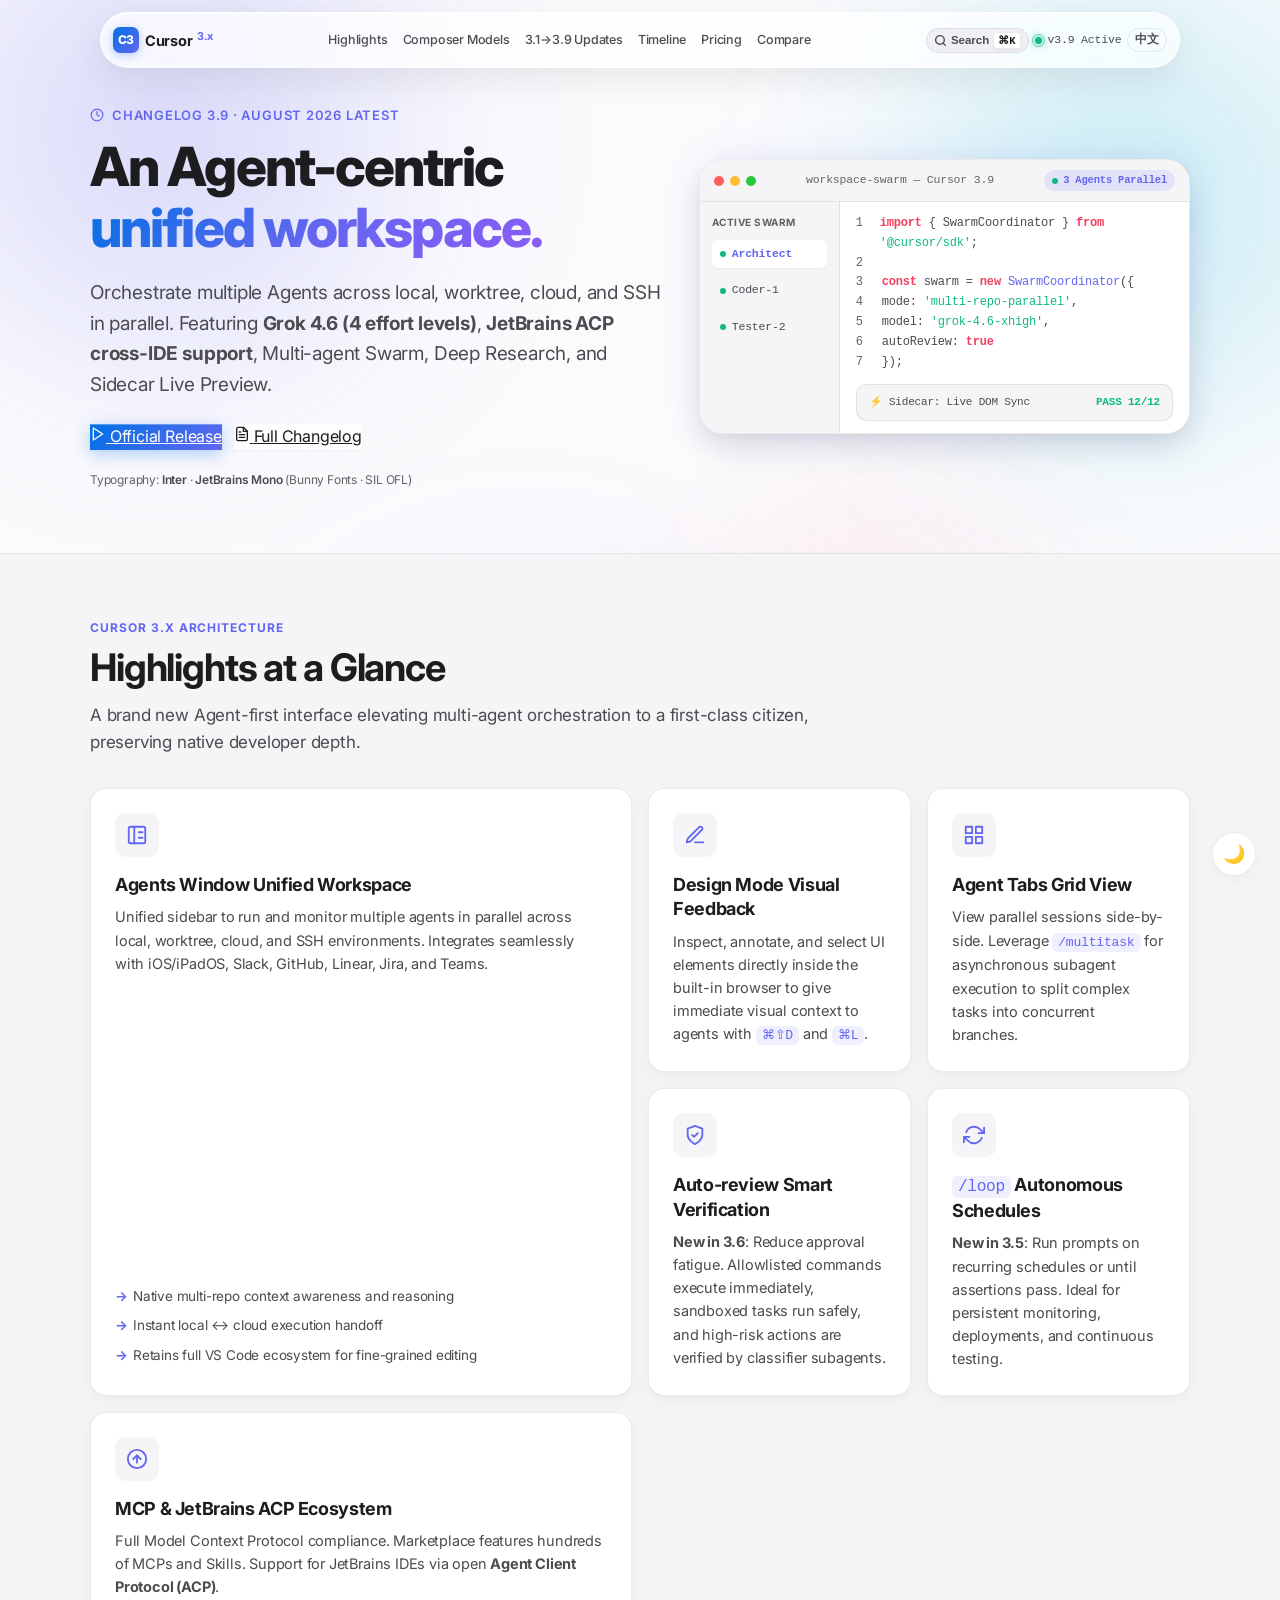
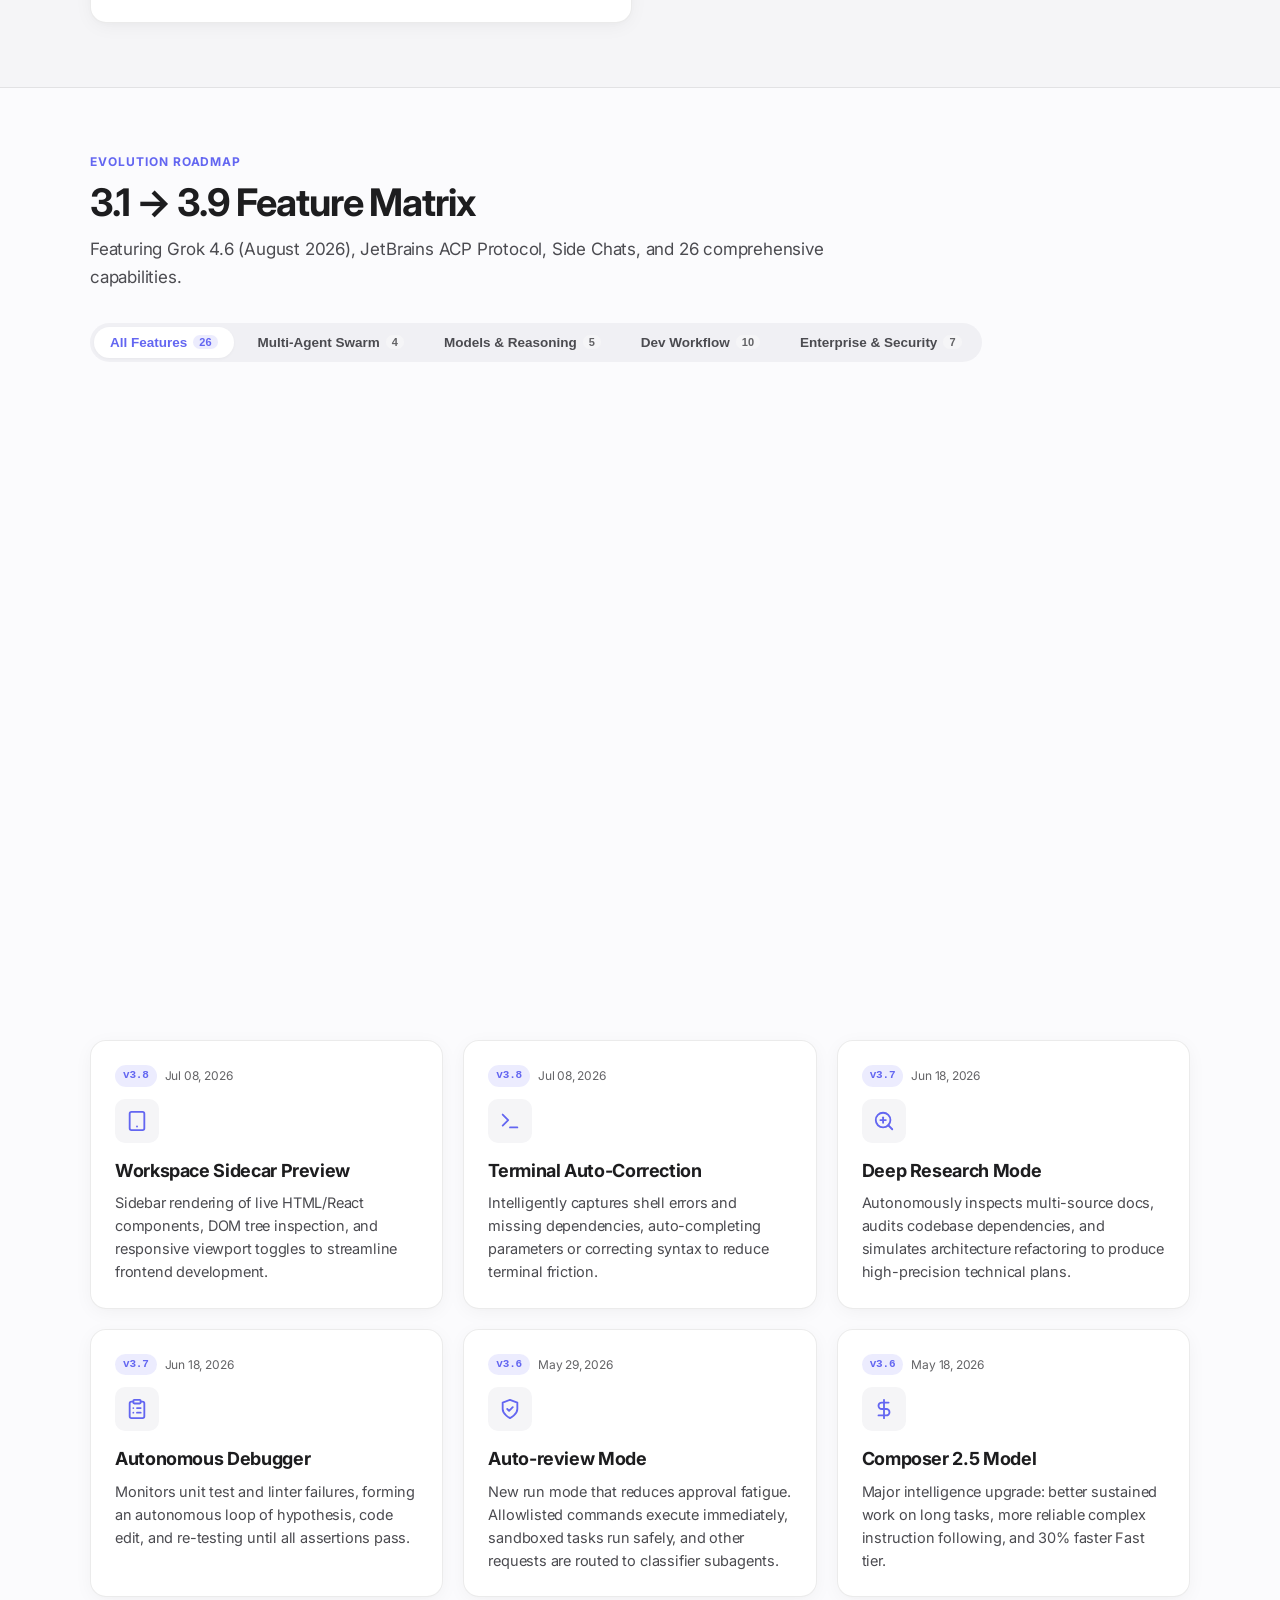
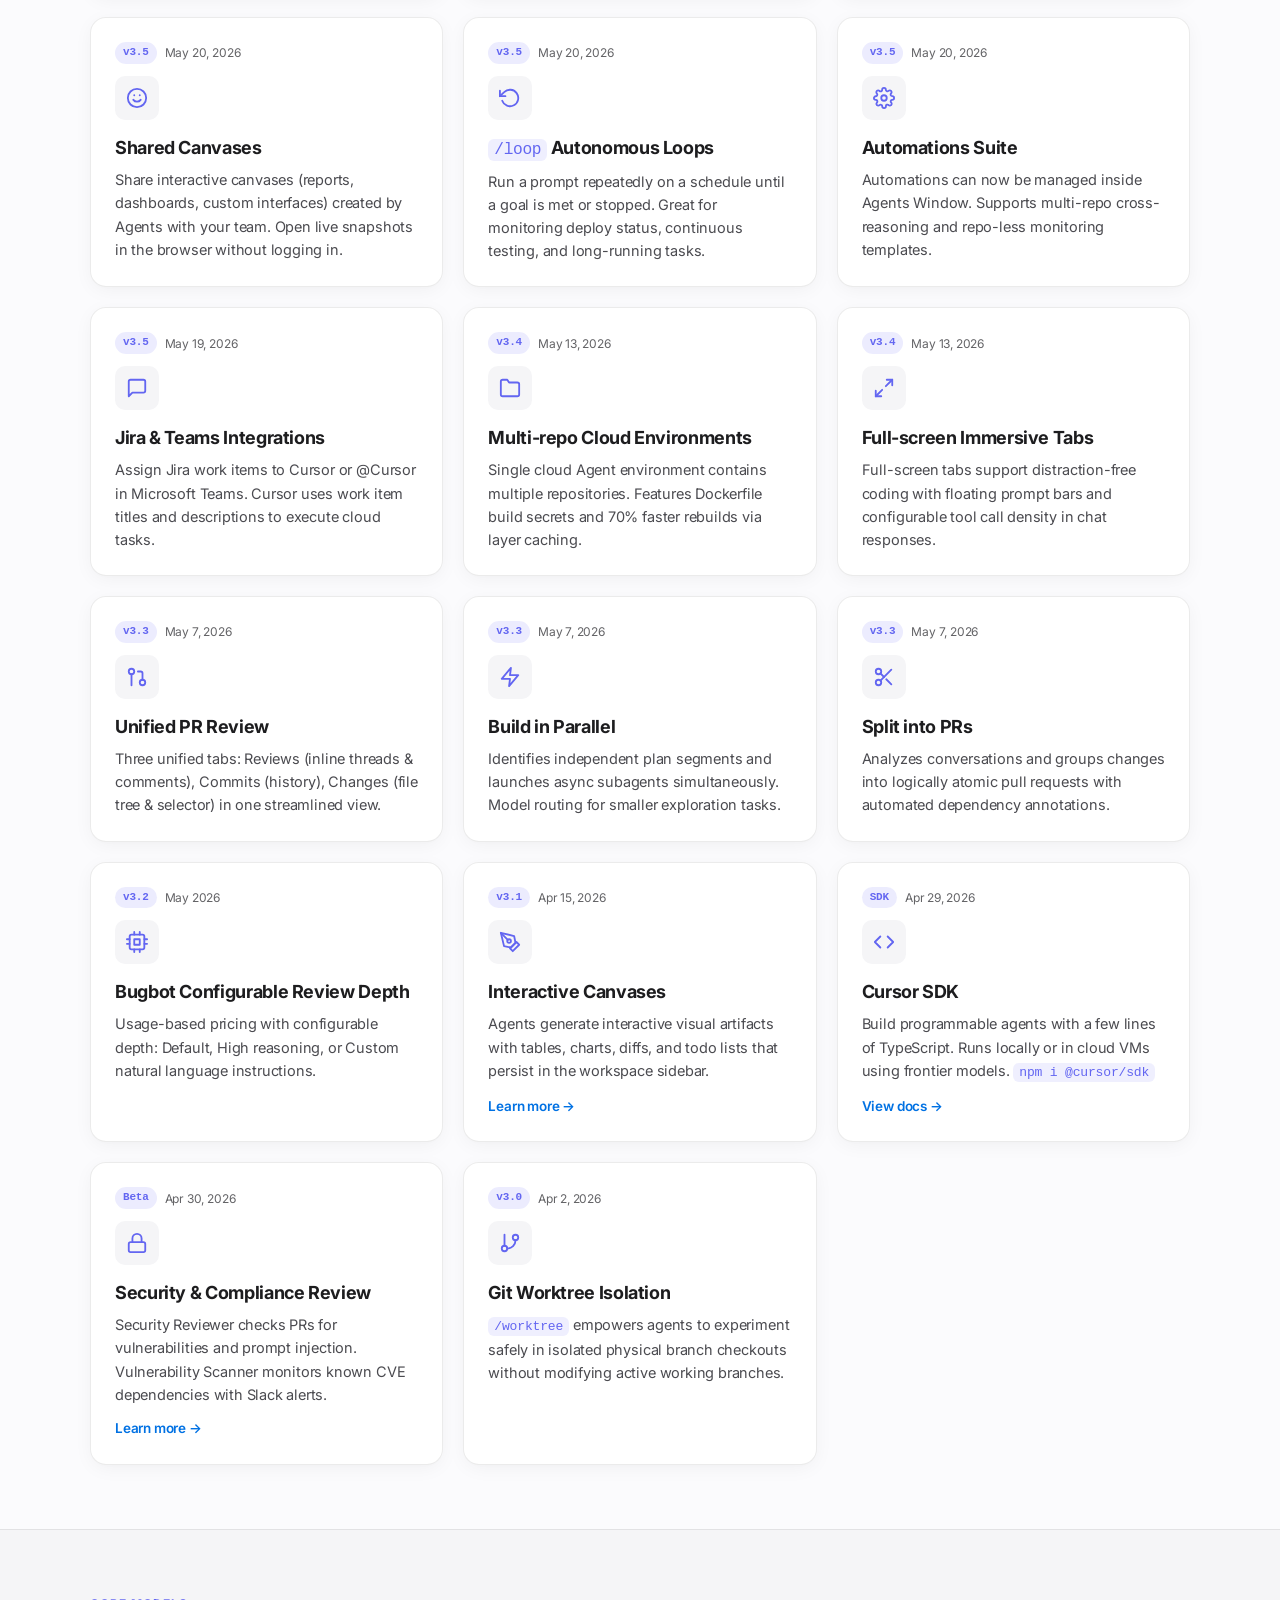
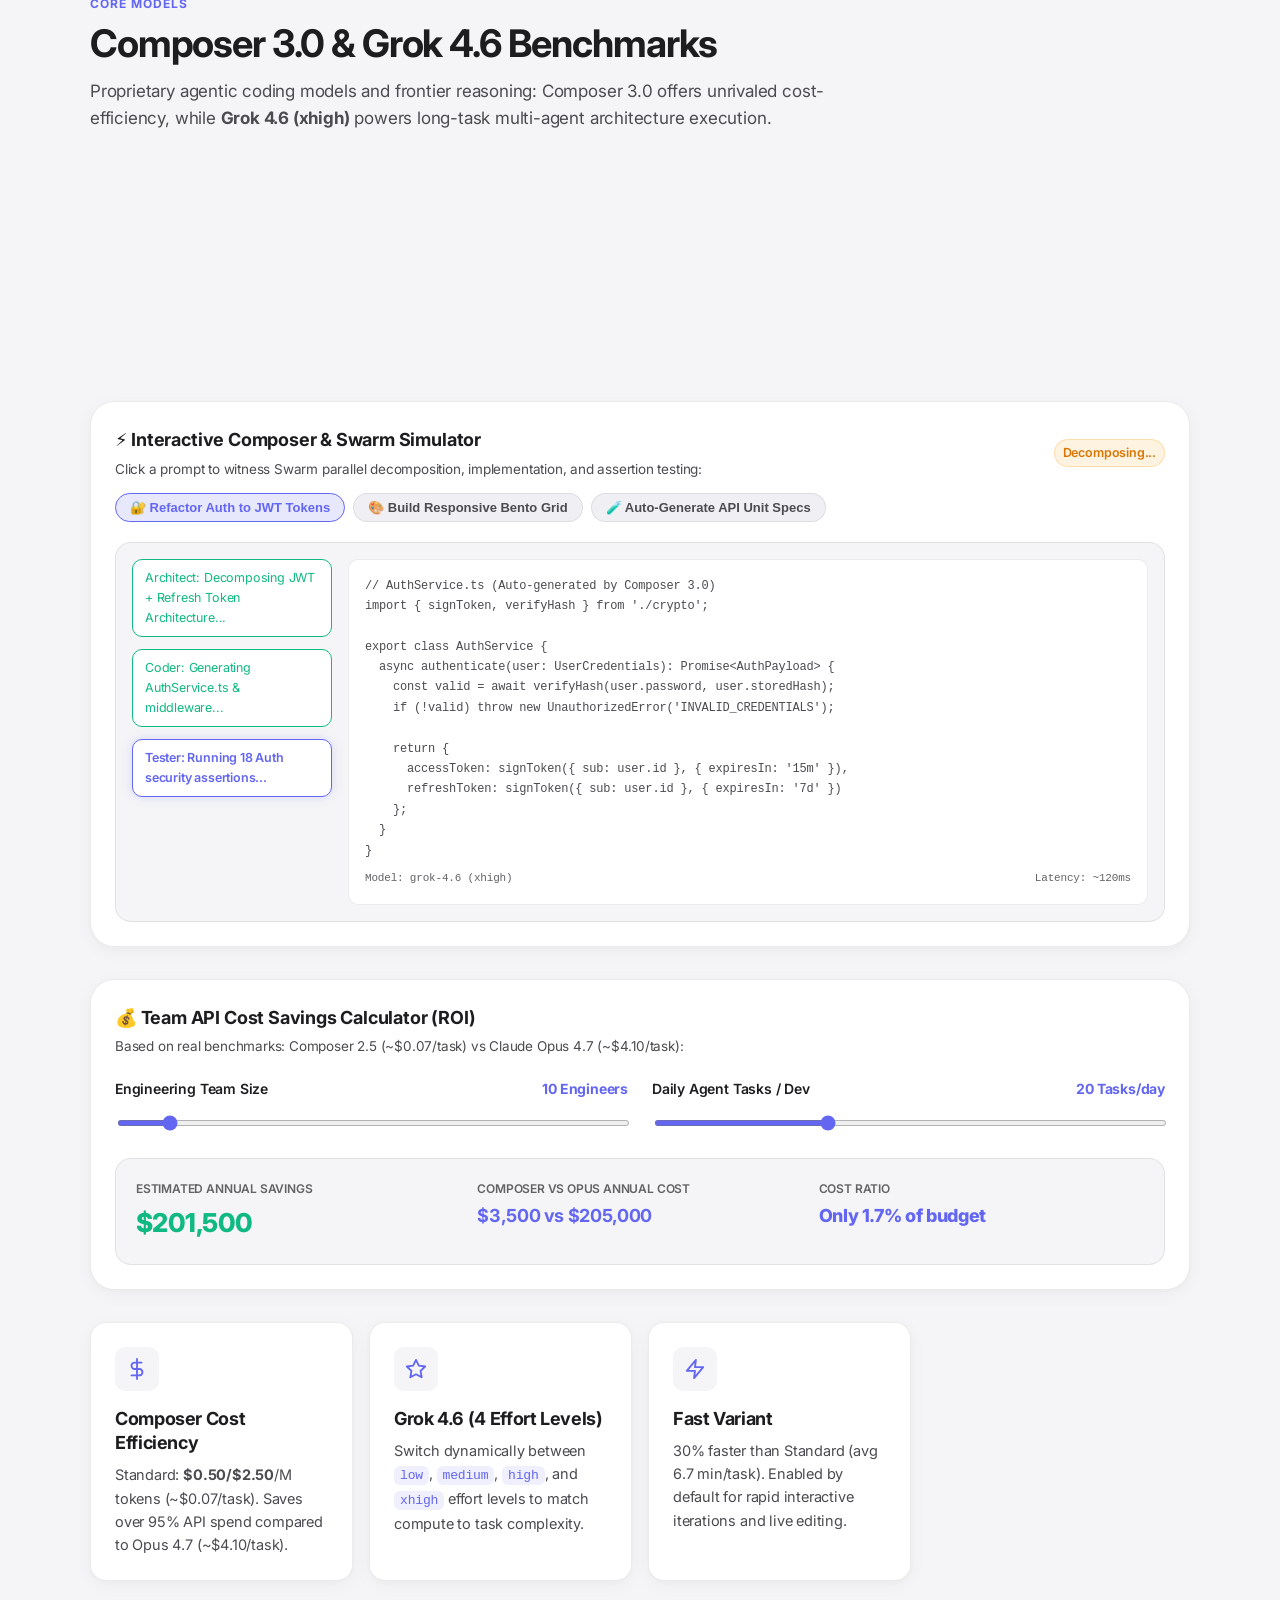
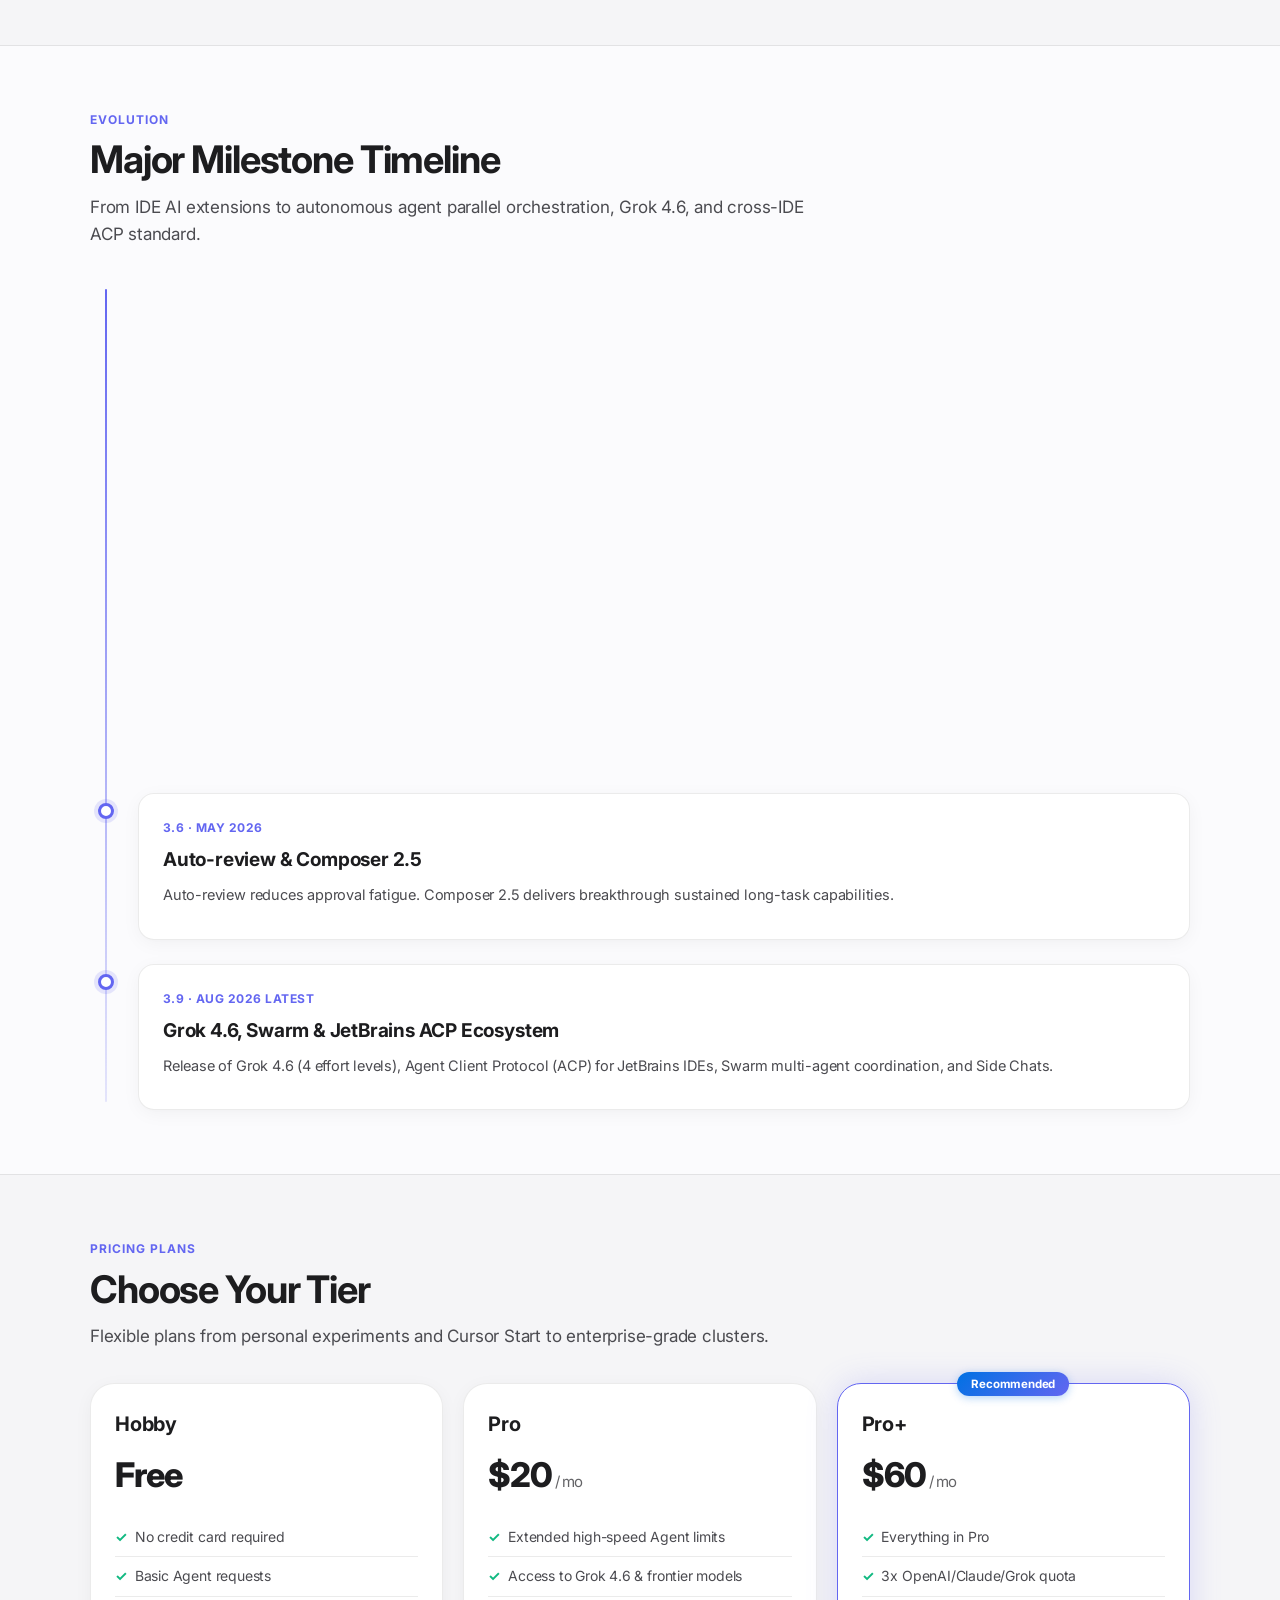
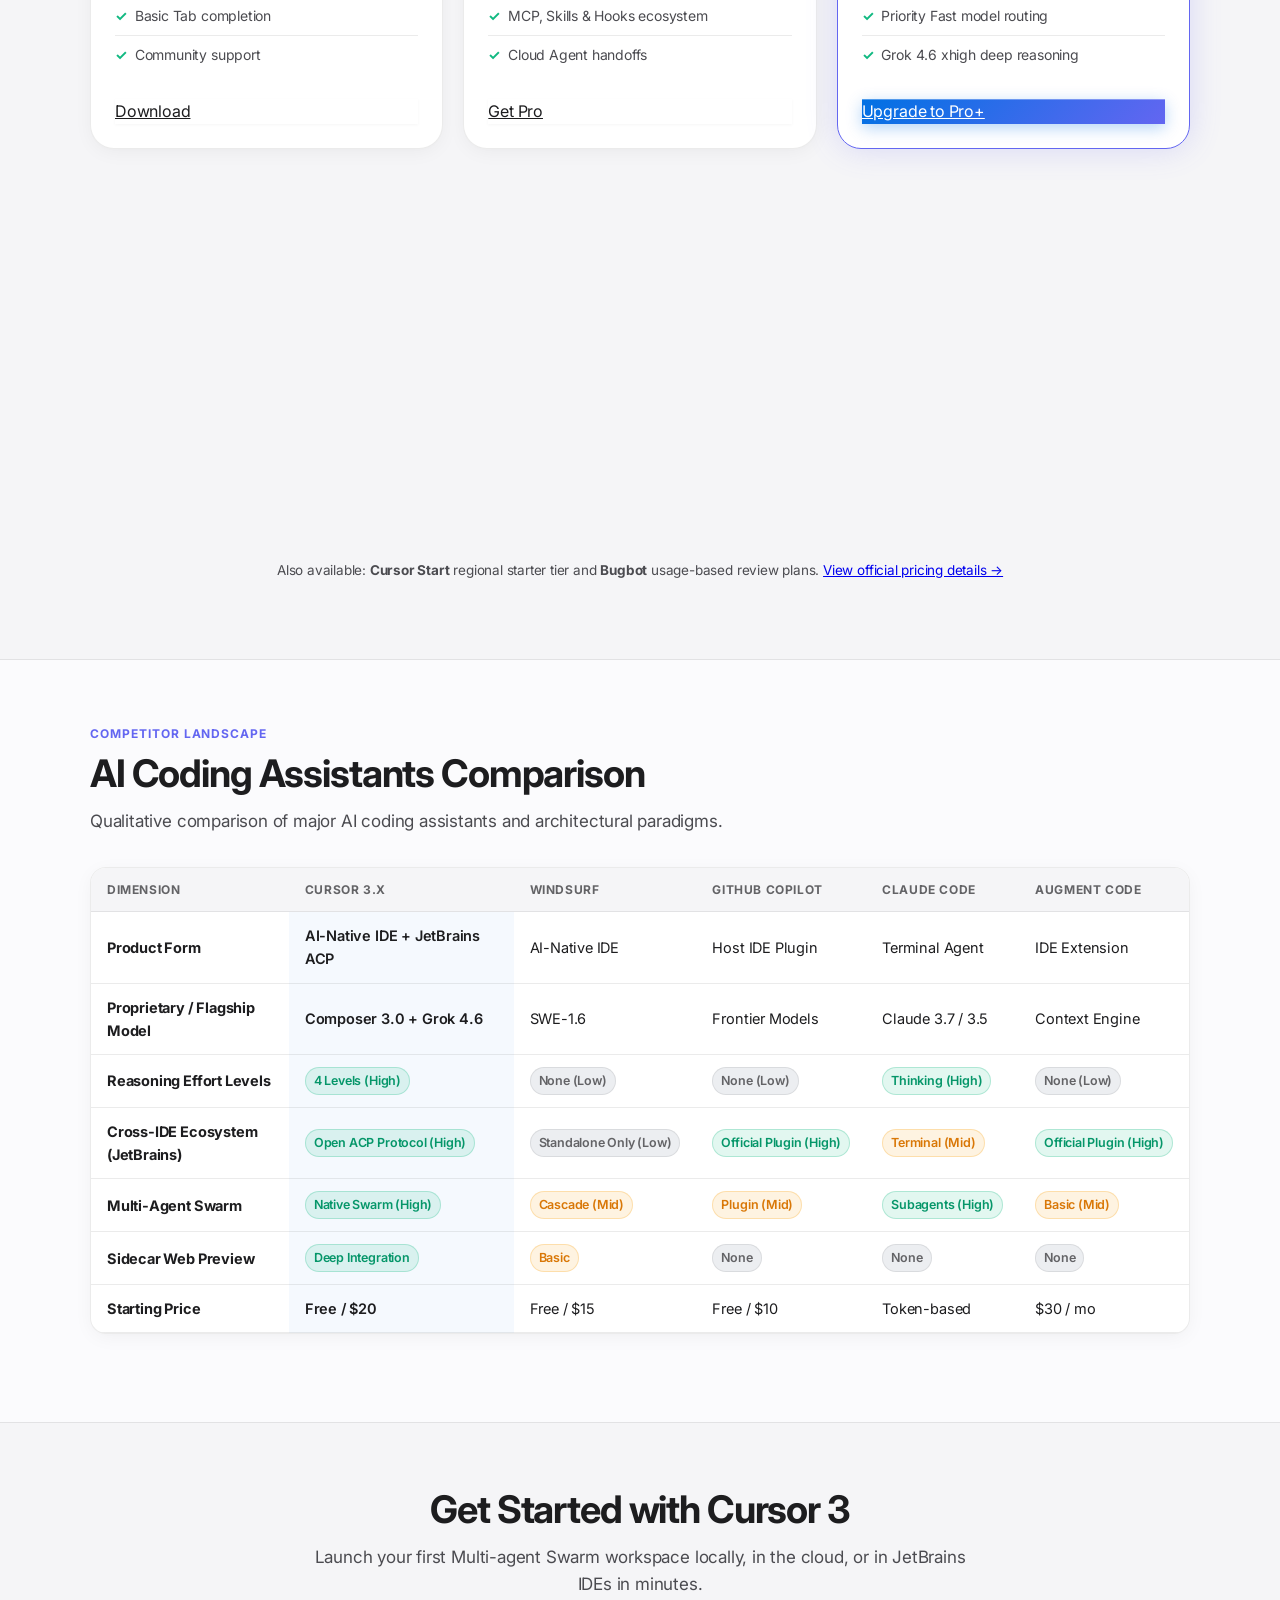
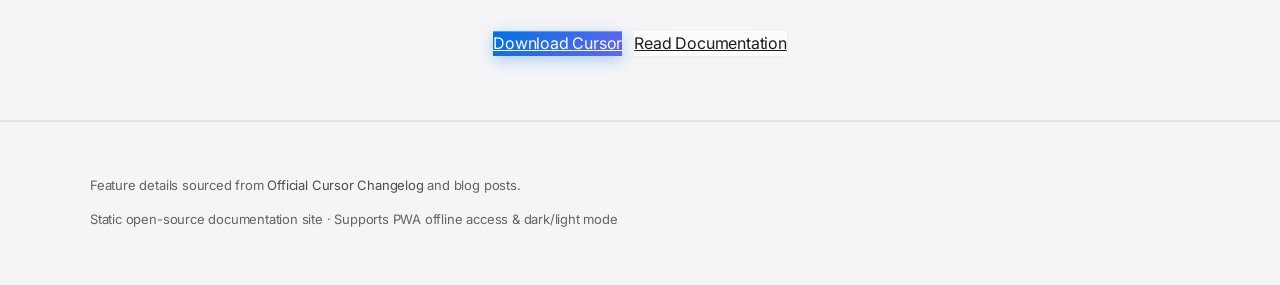
==== commit 7d97b3df: "fix(island): 强制所有导航元素 nowrap 并优化间距，升级 SW 缓存至 v4 杜绝浏览器旧样式残留" ====
--- a/en/index.html
+++ b/en/index.html
@@ -27,7 +27,7 @@
     <link rel="preconnect" href="https://fonts.bunny.net" crossorigin />
     <link href="https://fonts.bunny.net/css?family=inter:400,500,600,700,800|jetbrains-mono:400,500,600,700&display=swap" rel="stylesheet" />
     
-    <link rel="stylesheet" href="../assets/css/style.css" />
+    <link rel="stylesheet" href="../assets/css/style.css?v=3.9.5" />
     <title>Cursor 3.x · Visual Introduction</title>
   </head>
   <body>
@@ -1007,6 +1007,6 @@
     <!-- Back to Top -->
     <button class="back-to-top" id="backToTop" aria-label="Back to Top" title="Back to Top">↑</button>
 
-    <script src="../assets/js/main.js"></script>
+    <script src="../assets/js/main.js?v=3.9.5"></script>
   </body>
 </html>
--- a/assets/css/style.css
+++ b/assets/css/style.css
@@ -263,7 +263,8 @@
   left: 50%;
   transform: translateX(-50%);
   z-index: 900;
-  width: min(920px, calc(100% - var(--space-6)));
+  width: min(1080px, calc(100% - var(--space-4)));
+  max-width: 1080px;
   height: var(--header-h);
   border-radius: var(--radius-full);
   background: var(--glass-bg);
@@ -271,7 +272,7 @@
   -webkit-backdrop-filter: blur(24px) saturate(180%);
   border: 1px solid var(--glass-border);
   box-shadow: inset 0 1px 0 var(--glass-highlight), 0 12px 36px rgba(0, 0, 0, 0.08);
-  padding: 0 var(--space-5);
+  padding: 0 var(--space-3);
   display: flex;
   align-items: center;
   transition: all var(--transition-smooth);
@@ -285,32 +286,35 @@
   display: flex;
   align-items: center;
   justify-content: space-between;
-  gap: var(--space-3);
+  gap: 6px;
   width: 100%;
 }
 
 .island-logo {
   display: flex;
   align-items: center;
-  gap: var(--space-2);
+  gap: 6px;
   font-weight: 700;
-  font-size: 15px;
+  font-size: 14.5px;
   color: var(--text-main);
   text-decoration: none;
   letter-spacing: -0.02em;
+  white-space: nowrap !important;
+  flex-shrink: 0 !important;
 }
 
 .island-mark {
-  width: 28px;
-  height: 28px;
-  border-radius: 8px;
+  width: 26px;
+  height: 26px;
+  border-radius: 7px;
   display: grid;
   place-items: center;
   font-weight: 800;
-  font-size: 13px;
+  font-size: 12px;
   color: #fff;
   background: linear-gradient(135deg, var(--blue), var(--indigo));
   box-shadow: 0 2px 8px var(--blue-glow);
+  flex-shrink: 0 !important;
 }
 
 .logo-ver {
@@ -320,22 +324,28 @@
   font-weight: 700;
   color: var(--indigo);
   vertical-align: super;
+  white-space: nowrap !important;
 }
 
 .island-nav {
   display: flex;
   align-items: center;
-  gap: var(--space-3);
+  gap: 3px;
+  flex-shrink: 1;
+  min-width: 0;
 }
 
 .island-nav a {
-  font-size: 13.5px;
+  font-size: 12.5px;
   color: var(--text-secondary);
   text-decoration: none;
   font-weight: 500;
-  padding: var(--space-1) var(--space-2);
+  padding: 4px 6px;
   border-radius: var(--radius-xs);
   transition: color var(--transition-fast), background var(--transition-fast);
+  white-space: nowrap !important;
+  flex-shrink: 0 !important;
+  line-height: 1;
 }
 
 .island-nav a:hover,
@@ -347,19 +357,22 @@
 .island-status {
   display: flex;
   align-items: center;
-  gap: var(--space-2);
-  font-size: 12px;
+  gap: 6px;
+  font-size: 11.5px;
   color: var(--text-secondary);
   font-family: var(--font-mono);
+  white-space: nowrap !important;
+  flex-shrink: 0 !important;
 }
 
 .is-dot {
-  width: 8px;
-  height: 8px;
+  width: 7px;
+  height: 7px;
   border-radius: 50%;
   background: var(--emerald);
   box-shadow: 0 0 8px var(--emerald);
   position: relative;
+  flex-shrink: 0 !important;
 }
 
 .is-dot::after {
@@ -381,15 +394,17 @@
 .island-search-btn {
   display: inline-flex;
   align-items: center;
-  gap: 6px;
-  padding: 4px 10px;
+  gap: 4px;
+  padding: 3px 7px;
   border-radius: var(--radius-full);
   background: var(--bg-subtle);
   border: 1px solid var(--separator);
   color: var(--text-secondary);
-  font-size: 12px;
+  font-size: 11.5px;
   font-weight: 600;
   cursor: pointer;
+  white-space: nowrap !important;
+  flex-shrink: 0 !important;
   transition: all var(--transition-fast);
 }
 
@@ -401,22 +416,25 @@
 }
 
 .island-search-btn kbd {
-  font-size: 11px;
-  padding: 1px 5px;
+  font-size: 10.5px;
+  padding: 1px 4px;
   background: var(--bg-surface);
   border-radius: 4px;
+  white-space: nowrap !important;
 }
 
 .lang-badge {
   display: inline-flex;
   align-items: center;
-  padding: 2px 8px;
-  font-size: 12px;
+  padding: 2px 7px;
+  font-size: 11.5px;
   font-weight: 600;
   color: var(--text-secondary);
   border: 1px solid var(--separator);
   border-radius: var(--radius-full);
   text-decoration: none;
+  white-space: nowrap !important;
+  flex-shrink: 0 !important;
   transition: all var(--transition-fast);
 }
 
@@ -426,8 +444,11 @@
   background: rgba(0, 113, 227, 0.08);
 }
 
-@media (max-width: 820px) {
+@media (max-width: 960px) {
   .island-nav {
+    display: none;
+  }
+}
     display: none;
   }
 }
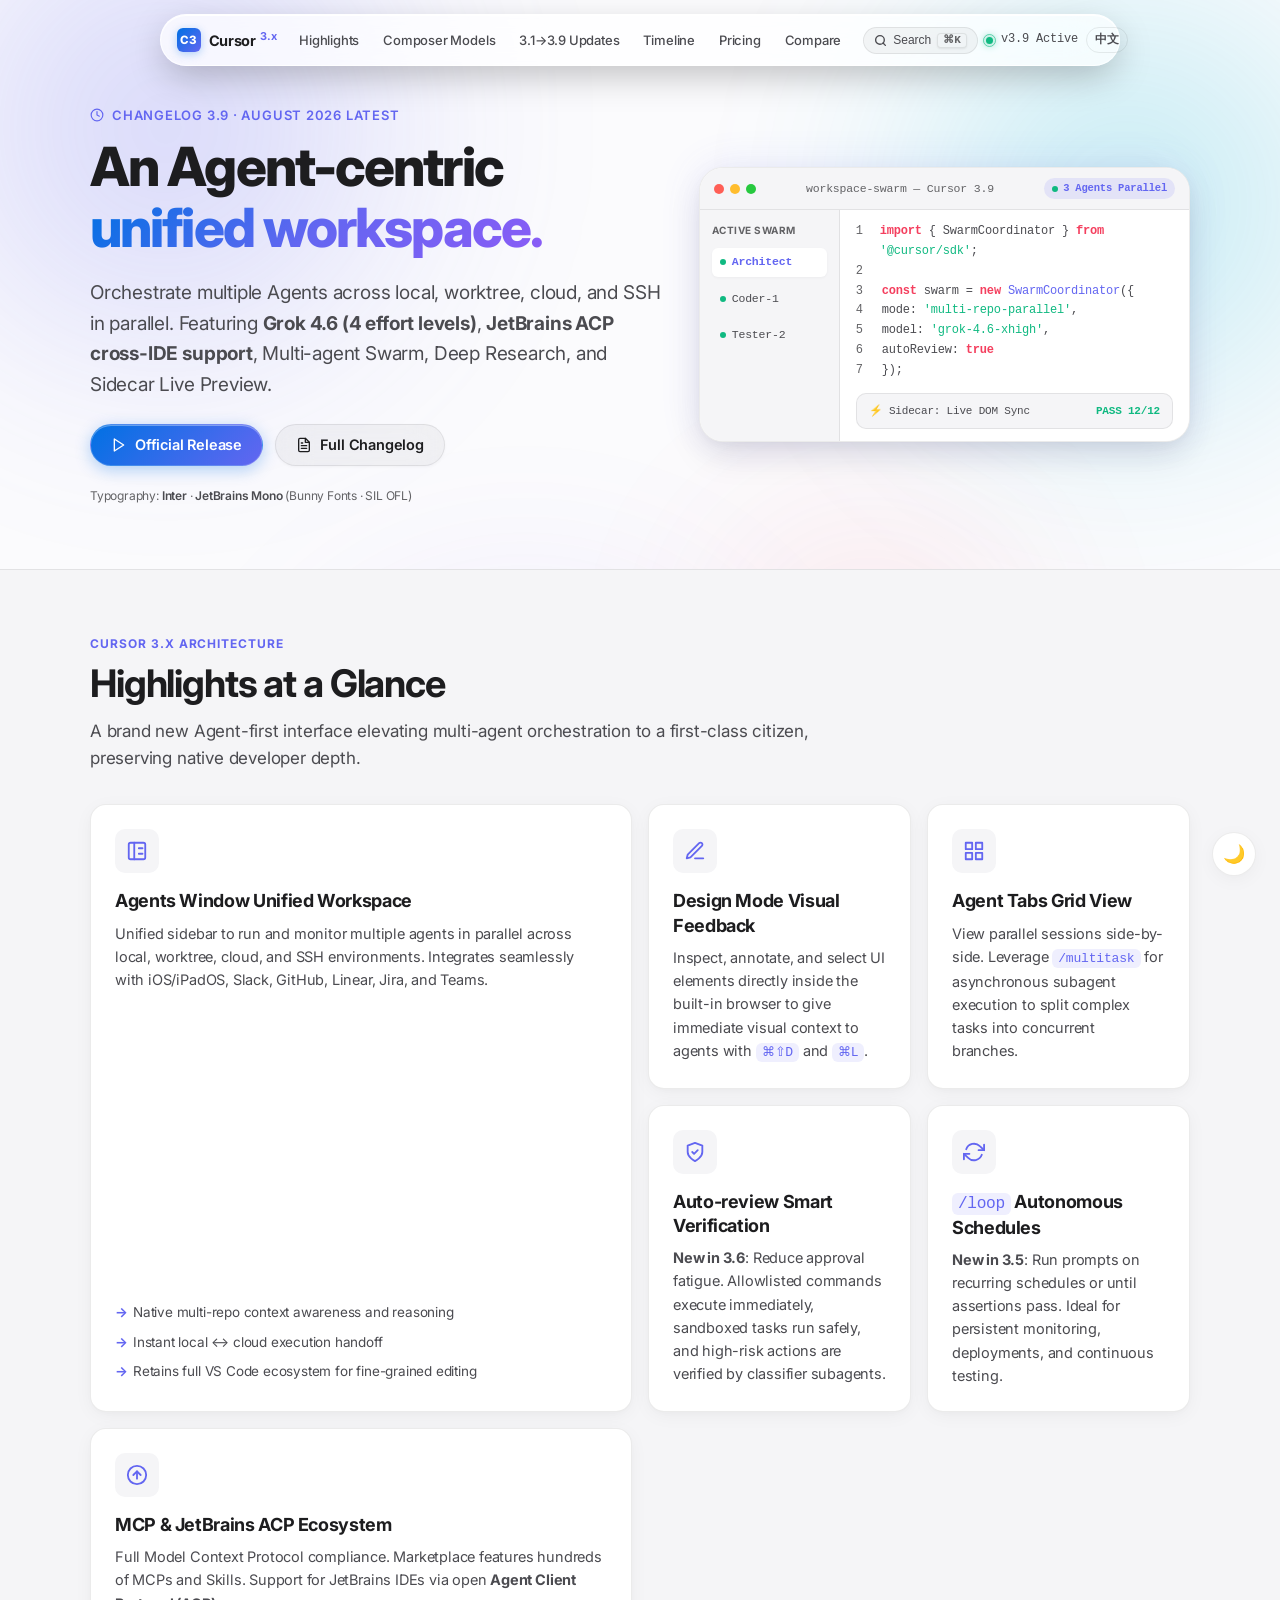
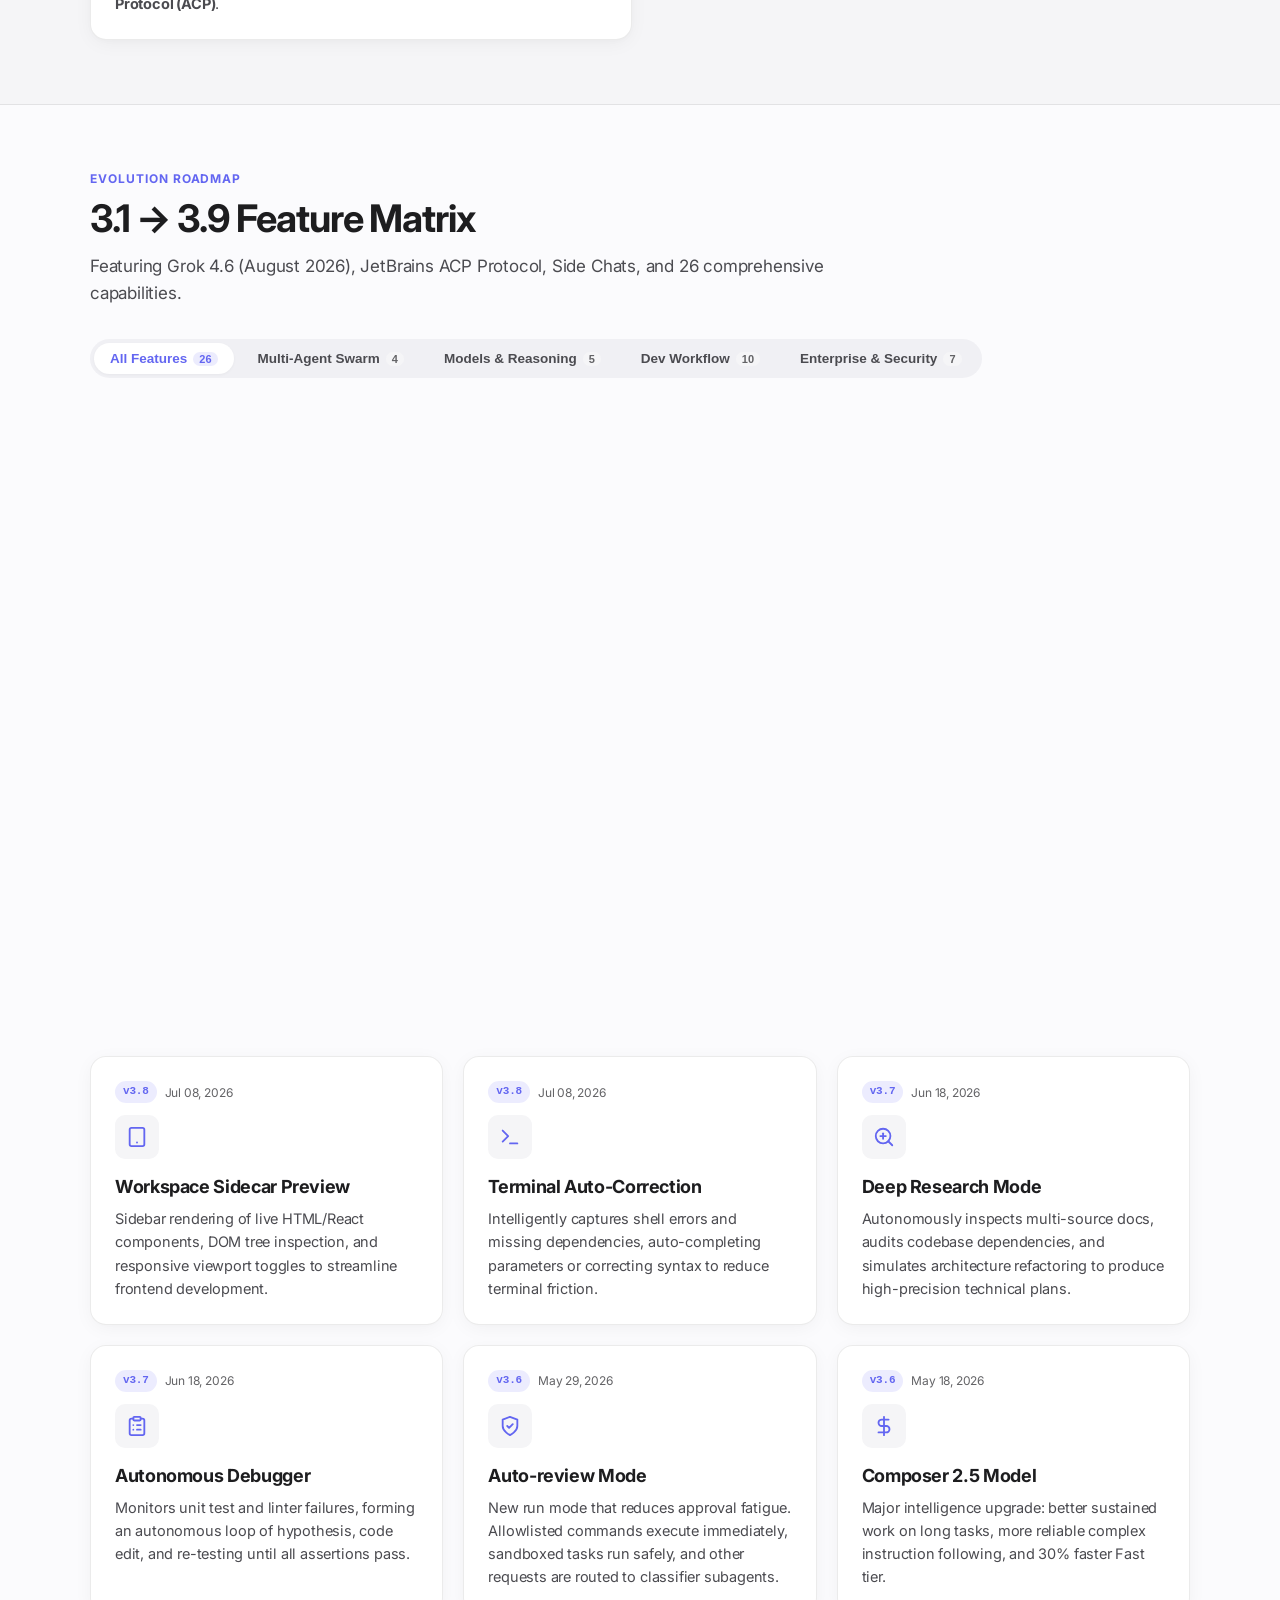
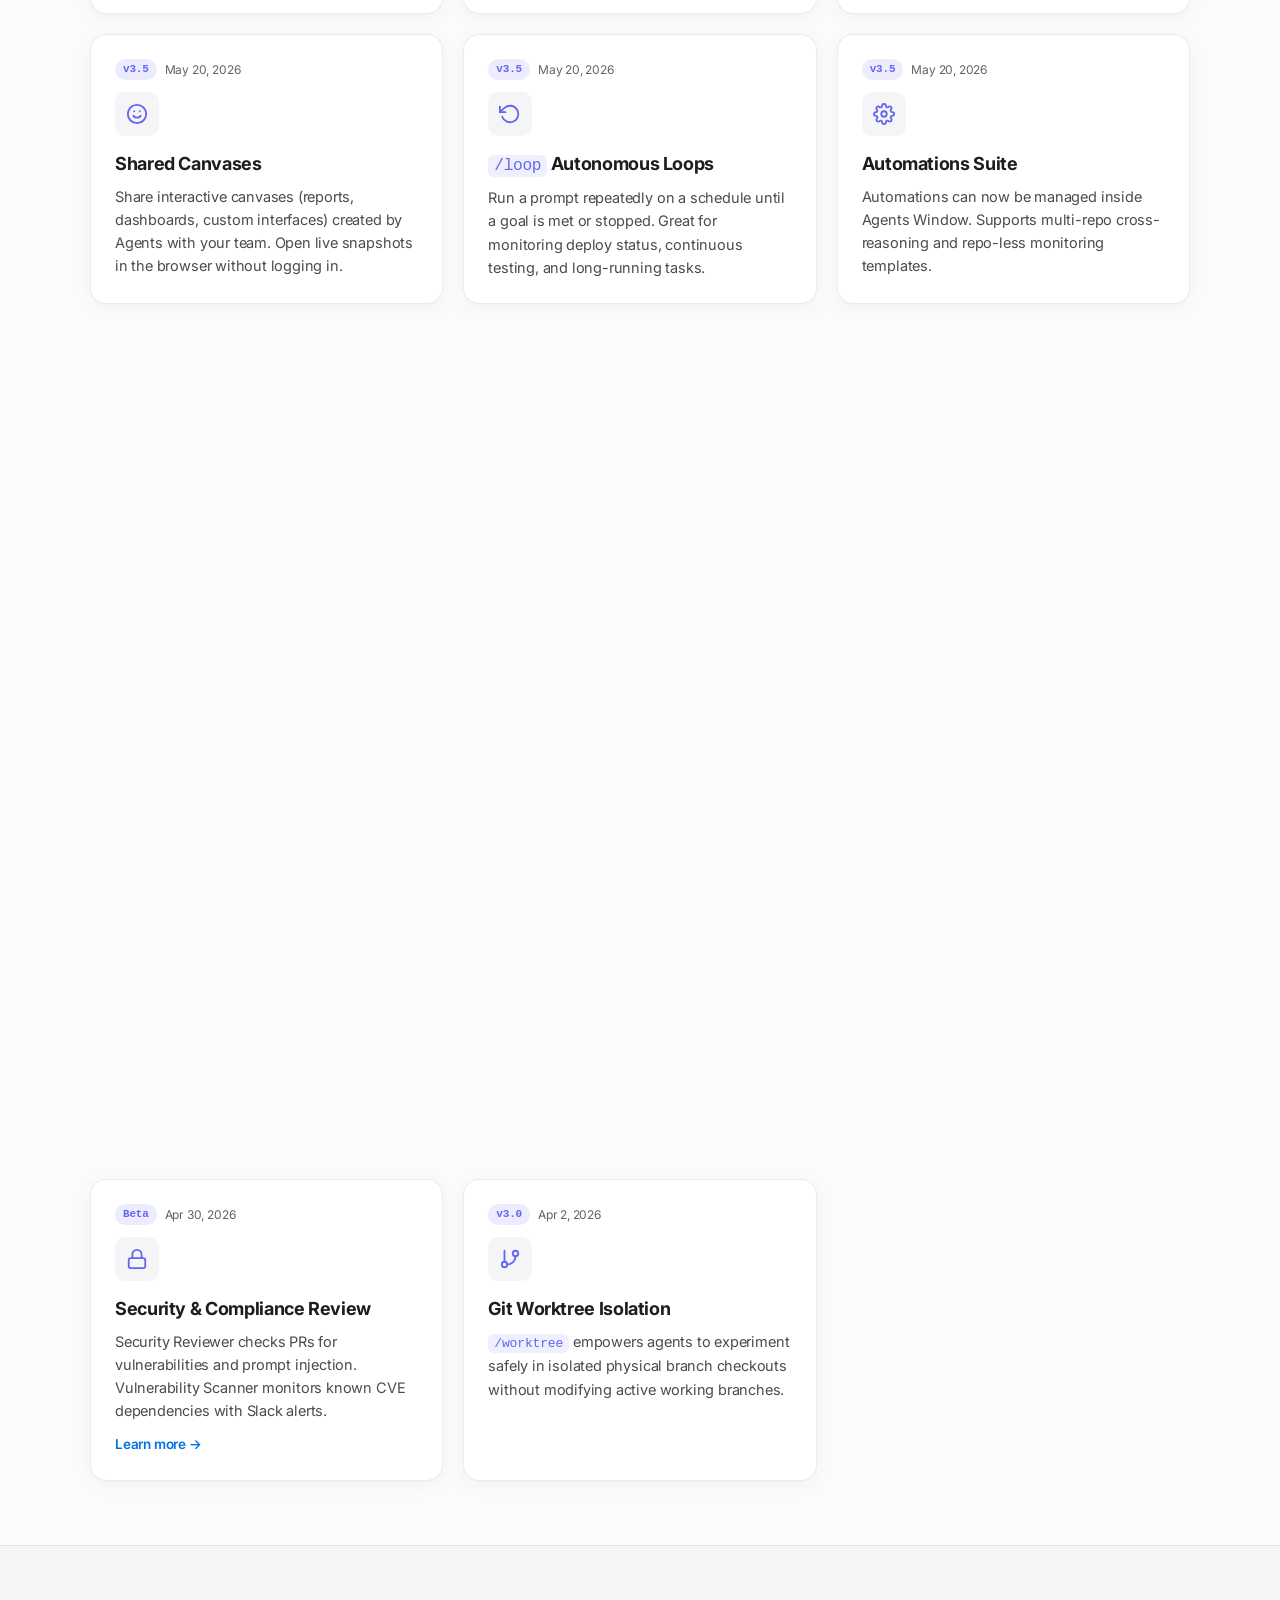
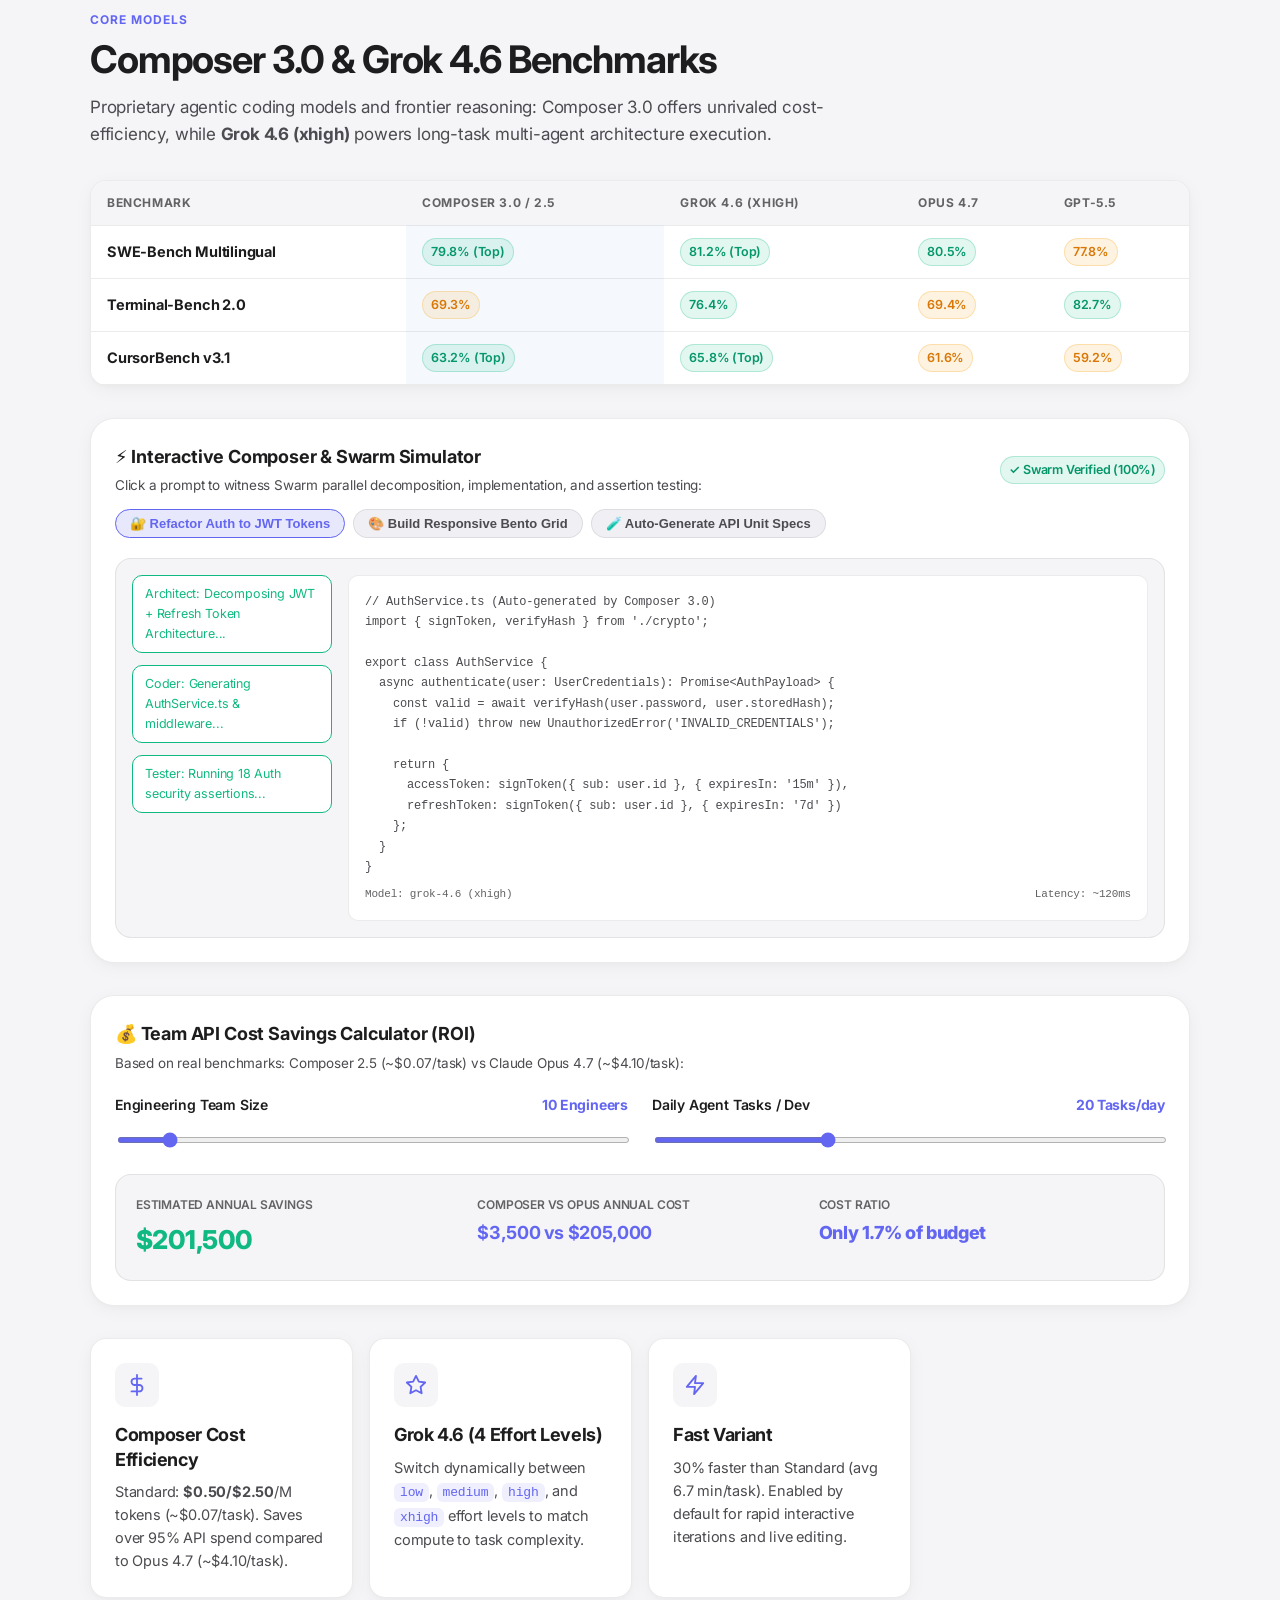
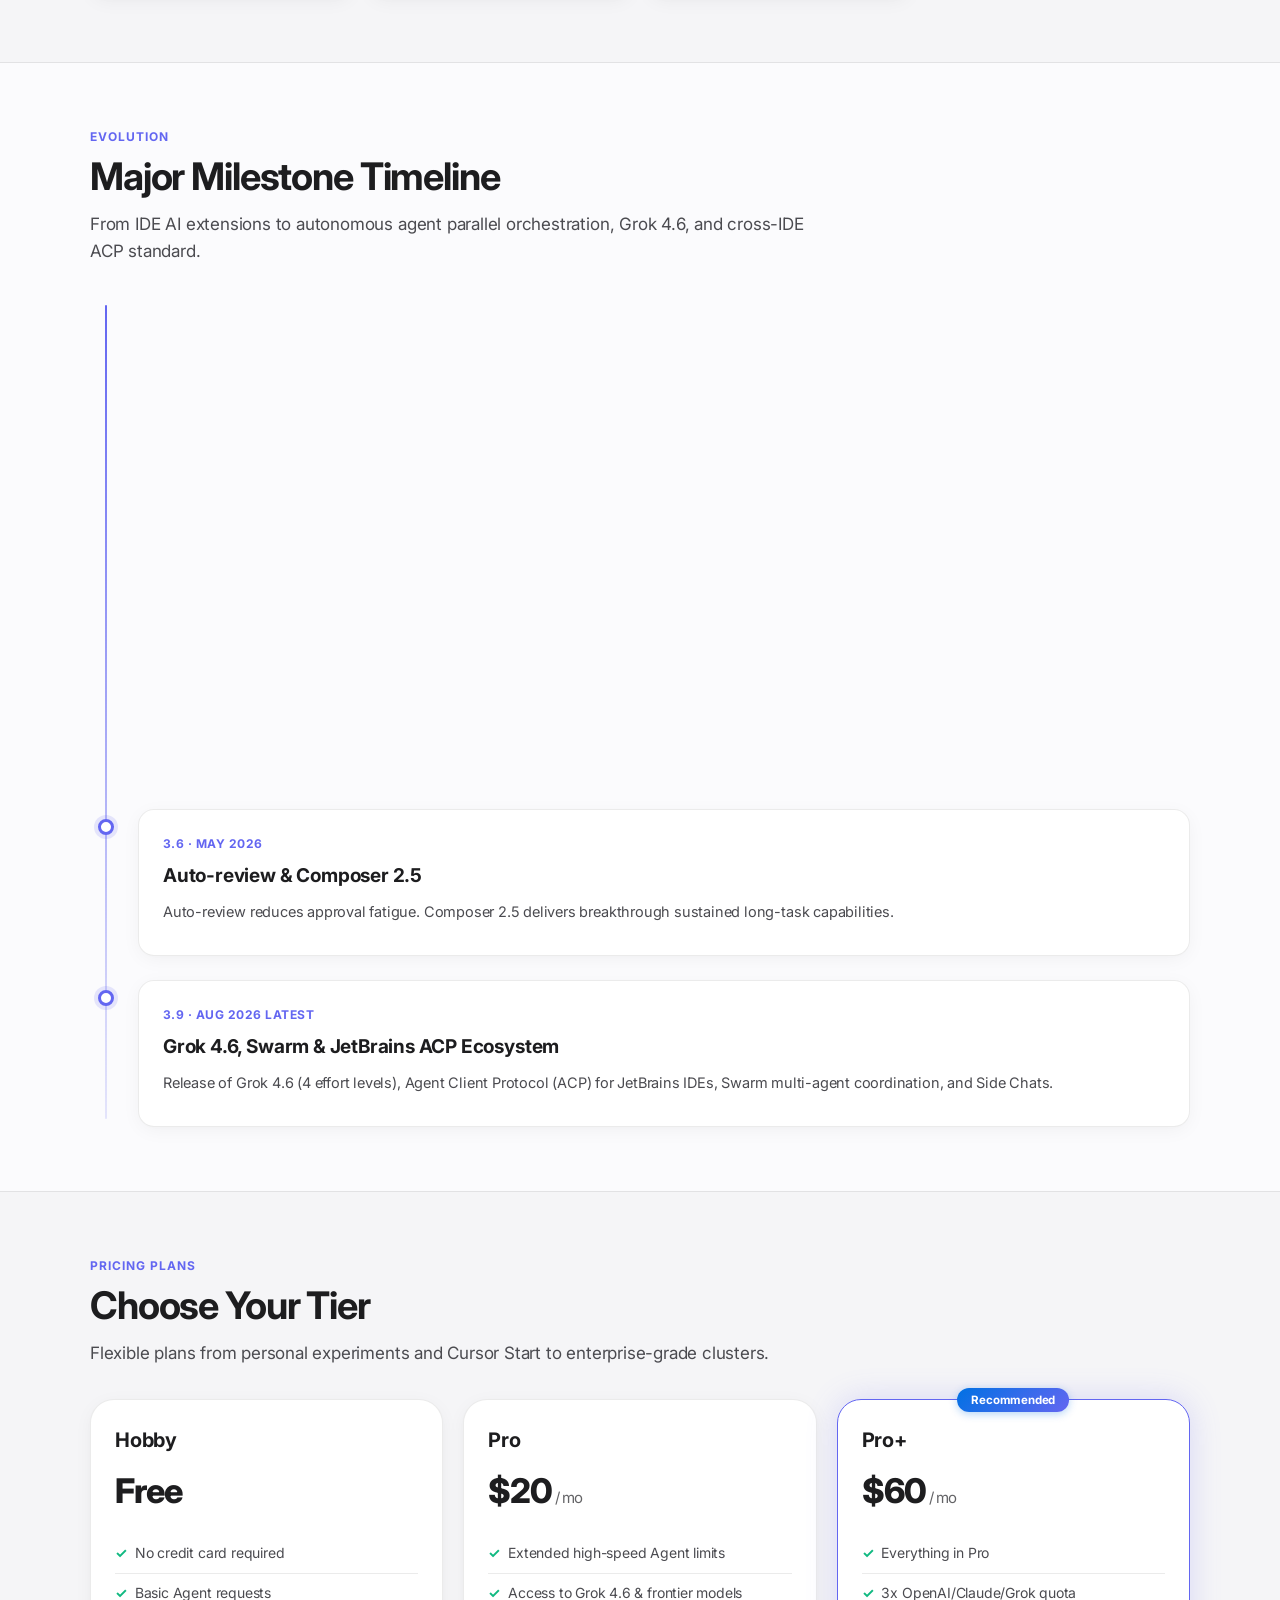
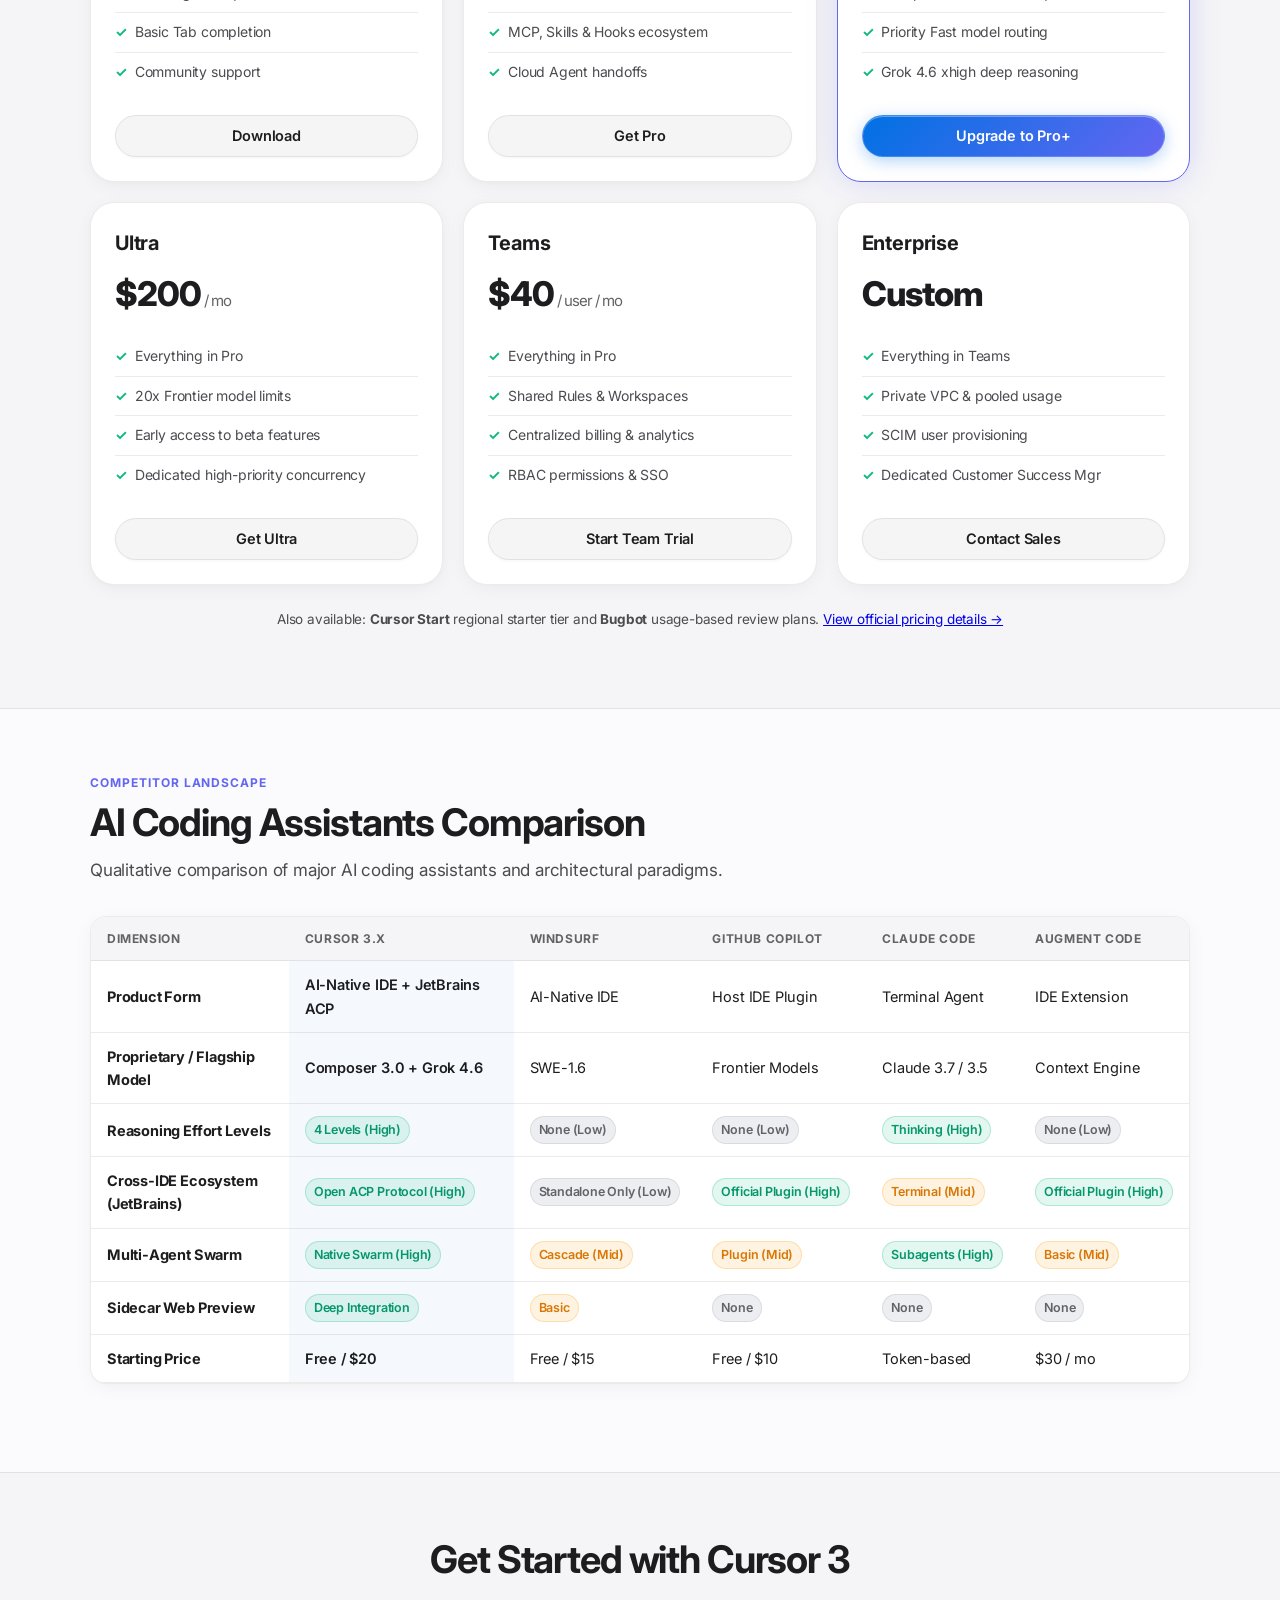
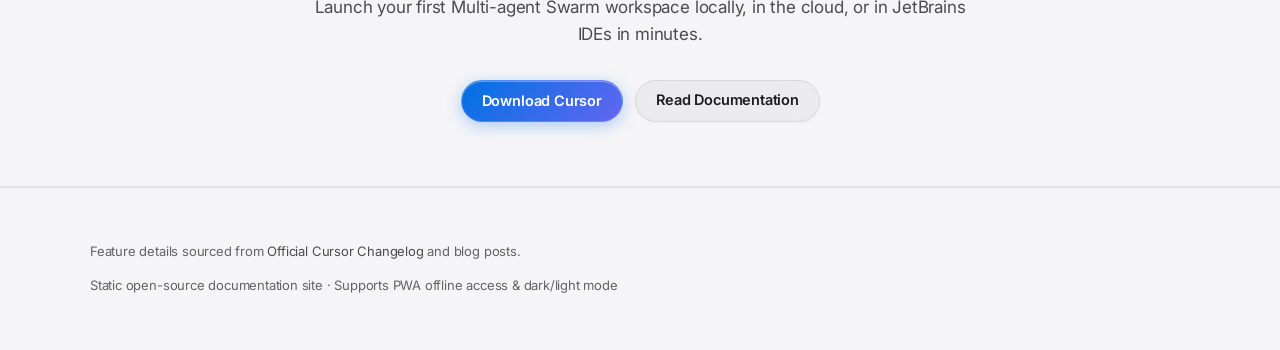
==== commit 71b0cc49: "fix(styles): 修复 CSS 媒体查询闭合语法错误，重构 Hero 按钮与灵动岛为顶级 Linear/Apple 设计规范" ====
--- a/en/index.html
+++ b/en/index.html
@@ -27,7 +27,7 @@
     <link rel="preconnect" href="https://fonts.bunny.net" crossorigin />
     <link href="https://fonts.bunny.net/css?family=inter:400,500,600,700,800|jetbrains-mono:400,500,600,700&display=swap" rel="stylesheet" />
     
-    <link rel="stylesheet" href="../assets/css/style.css?v=3.9.5" />
+    <link rel="stylesheet" href="../assets/css/style.css?v=3.9.6" />
     <title>Cursor 3.x · Visual Introduction</title>
   </head>
   <body>
--- a/assets/css/style.css
+++ b/assets/css/style.css
@@ -259,58 +259,59 @@
    ========================================================================== */
 .island {
   position: fixed;
-  top: var(--space-3);
+  top: 14px;
   left: 50%;
   transform: translateX(-50%);
   z-index: 900;
-  width: min(1080px, calc(100% - var(--space-4)));
-  max-width: 1080px;
-  height: var(--header-h);
+  width: min(960px, calc(100% - 32px));
+  height: 52px;
   border-radius: var(--radius-full);
   background: var(--glass-bg);
   backdrop-filter: blur(24px) saturate(180%);
   -webkit-backdrop-filter: blur(24px) saturate(180%);
   border: 1px solid var(--glass-border);
-  box-shadow: inset 0 1px 0 var(--glass-highlight), 0 12px 36px rgba(0, 0, 0, 0.08);
-  padding: 0 var(--space-3);
+  box-shadow: 0 12px 36px -4px rgba(0, 0, 0, 0.25), inset 0 1px 0 var(--glass-highlight);
+  padding: 0 14px 0 16px;
   display: flex;
   align-items: center;
   transition: all var(--transition-smooth);
 }
 
 [data-theme="dark"] .island {
-  box-shadow: inset 0 1px 0 var(--glass-highlight), 0 16px 48px rgba(0, 0, 0, 0.55);
+  background: rgba(14, 16, 26, 0.82);
+  border-color: rgba(255, 255, 255, 0.1);
+  box-shadow: 0 16px 40px -4px rgba(0, 0, 0, 0.6), inset 0 1px 0 rgba(255, 255, 255, 0.15);
 }
 
 .island-inner {
   display: flex;
   align-items: center;
   justify-content: space-between;
-  gap: 6px;
+  gap: 12px;
   width: 100%;
 }
 
 .island-logo {
-  display: flex;
-  align-items: center;
-  gap: 6px;
+  display: inline-flex;
+  align-items: center;
+  gap: 8px;
   font-weight: 700;
   font-size: 14.5px;
-  color: var(--text-main);
-  text-decoration: none;
+  color: var(--text-main) !important;
+  text-decoration: none !important;
   letter-spacing: -0.02em;
   white-space: nowrap !important;
   flex-shrink: 0 !important;
 }
 
 .island-mark {
-  width: 26px;
-  height: 26px;
-  border-radius: 7px;
+  width: 24px;
+  height: 24px;
+  border-radius: 6px;
   display: grid;
   place-items: center;
   font-weight: 800;
-  font-size: 12px;
+  font-size: 11.5px;
   color: #fff;
   background: linear-gradient(135deg, var(--blue), var(--indigo));
   box-shadow: 0 2px 8px var(--blue-glow);
@@ -330,35 +331,44 @@
 .island-nav {
   display: flex;
   align-items: center;
-  gap: 3px;
+  gap: 4px;
   flex-shrink: 1;
-  min-width: 0;
 }
 
 .island-nav a {
-  font-size: 12.5px;
-  color: var(--text-secondary);
-  text-decoration: none;
+  font-size: 13px;
+  color: var(--text-secondary) !important;
+  text-decoration: none !important;
   font-weight: 500;
-  padding: 4px 6px;
-  border-radius: var(--radius-xs);
-  transition: color var(--transition-fast), background var(--transition-fast);
+  padding: 6px 10px;
+  border-radius: var(--radius-full);
+  transition: all var(--transition-fast);
   white-space: nowrap !important;
   flex-shrink: 0 !important;
   line-height: 1;
-}
-
-.island-nav a:hover,
+  display: inline-block;
+}
+
+.island-nav a:hover {
+  color: var(--text-main) !important;
+  background: rgba(255, 255, 255, 0.08);
+}
+
+[data-theme="light"] .island-nav a:hover {
+  background: rgba(0, 0, 0, 0.05);
+}
+
 .island-nav a.is-active {
-  color: var(--text-main);
-  background: var(--bg-subtle);
+  color: var(--text-main) !important;
+  background: rgba(99, 102, 241, 0.14);
+  font-weight: 600;
 }
 
 .island-status {
-  display: flex;
-  align-items: center;
-  gap: 6px;
-  font-size: 11.5px;
+  display: inline-flex;
+  align-items: center;
+  gap: 8px;
+  font-size: 12px;
   color: var(--text-secondary);
   font-family: var(--font-mono);
   white-space: nowrap !important;
@@ -394,128 +404,161 @@
 .island-search-btn {
   display: inline-flex;
   align-items: center;
-  gap: 4px;
-  padding: 3px 7px;
+  gap: 6px;
+  padding: 5px 10px;
   border-radius: var(--radius-full);
-  background: var(--bg-subtle);
+  background: rgba(255, 255, 255, 0.06);
   border: 1px solid var(--separator);
   color: var(--text-secondary);
-  font-size: 11.5px;
-  font-weight: 600;
+  font-size: 12px;
+  font-weight: 500;
   cursor: pointer;
   white-space: nowrap !important;
   flex-shrink: 0 !important;
+  text-decoration: none !important;
   transition: all var(--transition-fast);
+}
+
+[data-theme="light"] .island-search-btn {
+  background: rgba(0, 0, 0, 0.04);
 }
 
 .island-search-btn:hover {
   color: var(--text-main);
-  background: var(--bg-surface);
+  background: rgba(255, 255, 255, 0.12);
   border-color: var(--indigo);
-  box-shadow: var(--shadow-sm);
+  box-shadow: 0 0 12px rgba(99, 102, 241, 0.2);
 }
 
 .island-search-btn kbd {
-  font-size: 10.5px;
-  padding: 1px 4px;
-  background: var(--bg-surface);
+  font-size: 11px;
+  padding: 1px 5px;
+  background: rgba(255, 255, 255, 0.08);
+  border: 1px solid var(--separator);
   border-radius: 4px;
   white-space: nowrap !important;
+  color: var(--text-tertiary);
+  line-height: 1;
 }
 
 .lang-badge {
   display: inline-flex;
   align-items: center;
-  padding: 2px 7px;
+  padding: 3px 8px;
   font-size: 11.5px;
   font-weight: 600;
-  color: var(--text-secondary);
+  color: var(--text-secondary) !important;
   border: 1px solid var(--separator);
   border-radius: var(--radius-full);
-  text-decoration: none;
+  text-decoration: none !important;
   white-space: nowrap !important;
   flex-shrink: 0 !important;
   transition: all var(--transition-fast);
 }
 
 .lang-badge:hover {
-  color: var(--blue);
+  color: var(--blue) !important;
   border-color: var(--blue);
   background: rgba(0, 113, 227, 0.08);
 }
 
-@media (max-width: 960px) {
+@media (max-width: 880px) {
   .island-nav {
     display: none;
   }
 }
-    display: none;
-  }
-}
 
 /* ==========================================================================
-   5. Standardized Button System
+   5. Standardized Button System (Linear & Apple Style)
    ========================================================================== */
-.btn {
+a.btn, .btn {
   display: inline-flex;
   align-items: center;
   justify-content: center;
-  gap: var(--space-2);
-  min-height: 44px;
-  padding: 0 var(--space-6);
+  gap: 8px;
+  height: 42px;
+  padding: 0 20px;
   border-radius: var(--radius-full);
   font-family: var(--font-sans);
-  font-size: 15px;
+  font-size: 14.5px;
   font-weight: 600;
   line-height: 1;
-  text-decoration: none;
+  text-decoration: none !important;
   border: 1px solid transparent;
   cursor: pointer;
   outline: none;
-  transition: transform var(--transition-fast), box-shadow var(--transition-fast), background var(--transition-fast), border-color var(--transition-fast);
+  transition: transform var(--transition-fast), box-shadow var(--transition-fast), background var(--transition-fast), border-color var(--transition-fast), filter var(--transition-fast);
   user-select: none;
-  position: relative;
-  overflow: hidden;
-}
-
-.btn:active {
+  white-space: nowrap !important;
+  flex-shrink: 0;
+  box-sizing: border-box;
+}
+
+a.btn:hover, .btn:hover {
+  text-decoration: none !important;
+}
+
+a.btn:active, .btn:active {
   transform: scale(0.98);
+}
+
+.btn svg {
+  width: 16px;
+  height: 16px;
+  flex-shrink: 0;
+  display: block;
 }
 
 /* Primary Button (Gradient Glow) */
 .btn-primary, .btn-p {
-  background: linear-gradient(135deg, var(--blue) 0%, var(--indigo) 100%);
+  background: linear-gradient(135deg, var(--blue) 0%, var(--indigo) 100%) !important;
   color: #ffffff !important;
-  box-shadow: 0 4px 16px var(--blue-glow), inset 0 1px 0 rgba(255, 255, 255, 0.3);
+  border: 1px solid rgba(255, 255, 255, 0.2) !important;
+  box-shadow: 0 4px 16px var(--blue-glow), inset 0 1px 0 rgba(255, 255, 255, 0.35);
 }
 
 .btn-primary:hover, .btn-p:hover {
-  transform: translateY(-2px);
-  box-shadow: 0 8px 24px var(--shadow-glow), inset 0 1px 0 rgba(255, 255, 255, 0.4);
+  transform: translateY(-1px);
+  filter: brightness(1.06);
+  box-shadow: 0 8px 24px var(--shadow-glow), inset 0 1px 0 rgba(255, 255, 255, 0.45);
 }
 
 .btn-primary:active, .btn-p:active {
   transform: translateY(0) scale(0.98);
 }
 
-/* Secondary Button (Glass & Subtle Border) */
+/* Secondary Button (Glass & Capsule) */
 .btn-secondary, .btn-g {
-  background: var(--glass-bg);
+  background: rgba(255, 255, 255, 0.06) !important;
   color: var(--text-main) !important;
-  border-color: var(--glass-border);
+  border: 1px solid var(--separator) !important;
   backdrop-filter: blur(16px);
+  -webkit-backdrop-filter: blur(16px);
   box-shadow: var(--shadow-sm);
 }
 
+[data-theme="light"] .btn-secondary,
+[data-theme="light"] .btn-g {
+  background: rgba(0, 0, 0, 0.04) !important;
+}
+
 .btn-secondary:hover, .btn-g:hover {
-  transform: translateY(-2px);
-  background: var(--bg-surface);
-  border-color: rgba(99, 102, 241, 0.35);
+  transform: translateY(-1px);
+  background: rgba(255, 255, 255, 0.12) !important;
+  border-color: rgba(99, 102, 241, 0.4) !important;
   box-shadow: var(--shadow-card);
 }
 
 .btn-secondary:active, .btn-g:active {
   transform: translateY(0) scale(0.98);
+}
+
+.hero-actions {
+  display: flex;
+  align-items: center;
+  flex-wrap: wrap;
+  gap: 12px;
+  margin-bottom: var(--space-5);
 }
 
 /* ==========================================================================
@@ -573,13 +616,6 @@
   color: var(--text-secondary);
   margin: 0 0 var(--space-6);
   max-width: 36em;
-}
-
-.hero-actions {
-  display: flex;
-  flex-wrap: wrap;
-  gap: var(--space-3);
-  margin-bottom: var(--space-5);
 }
 
 .font-note {
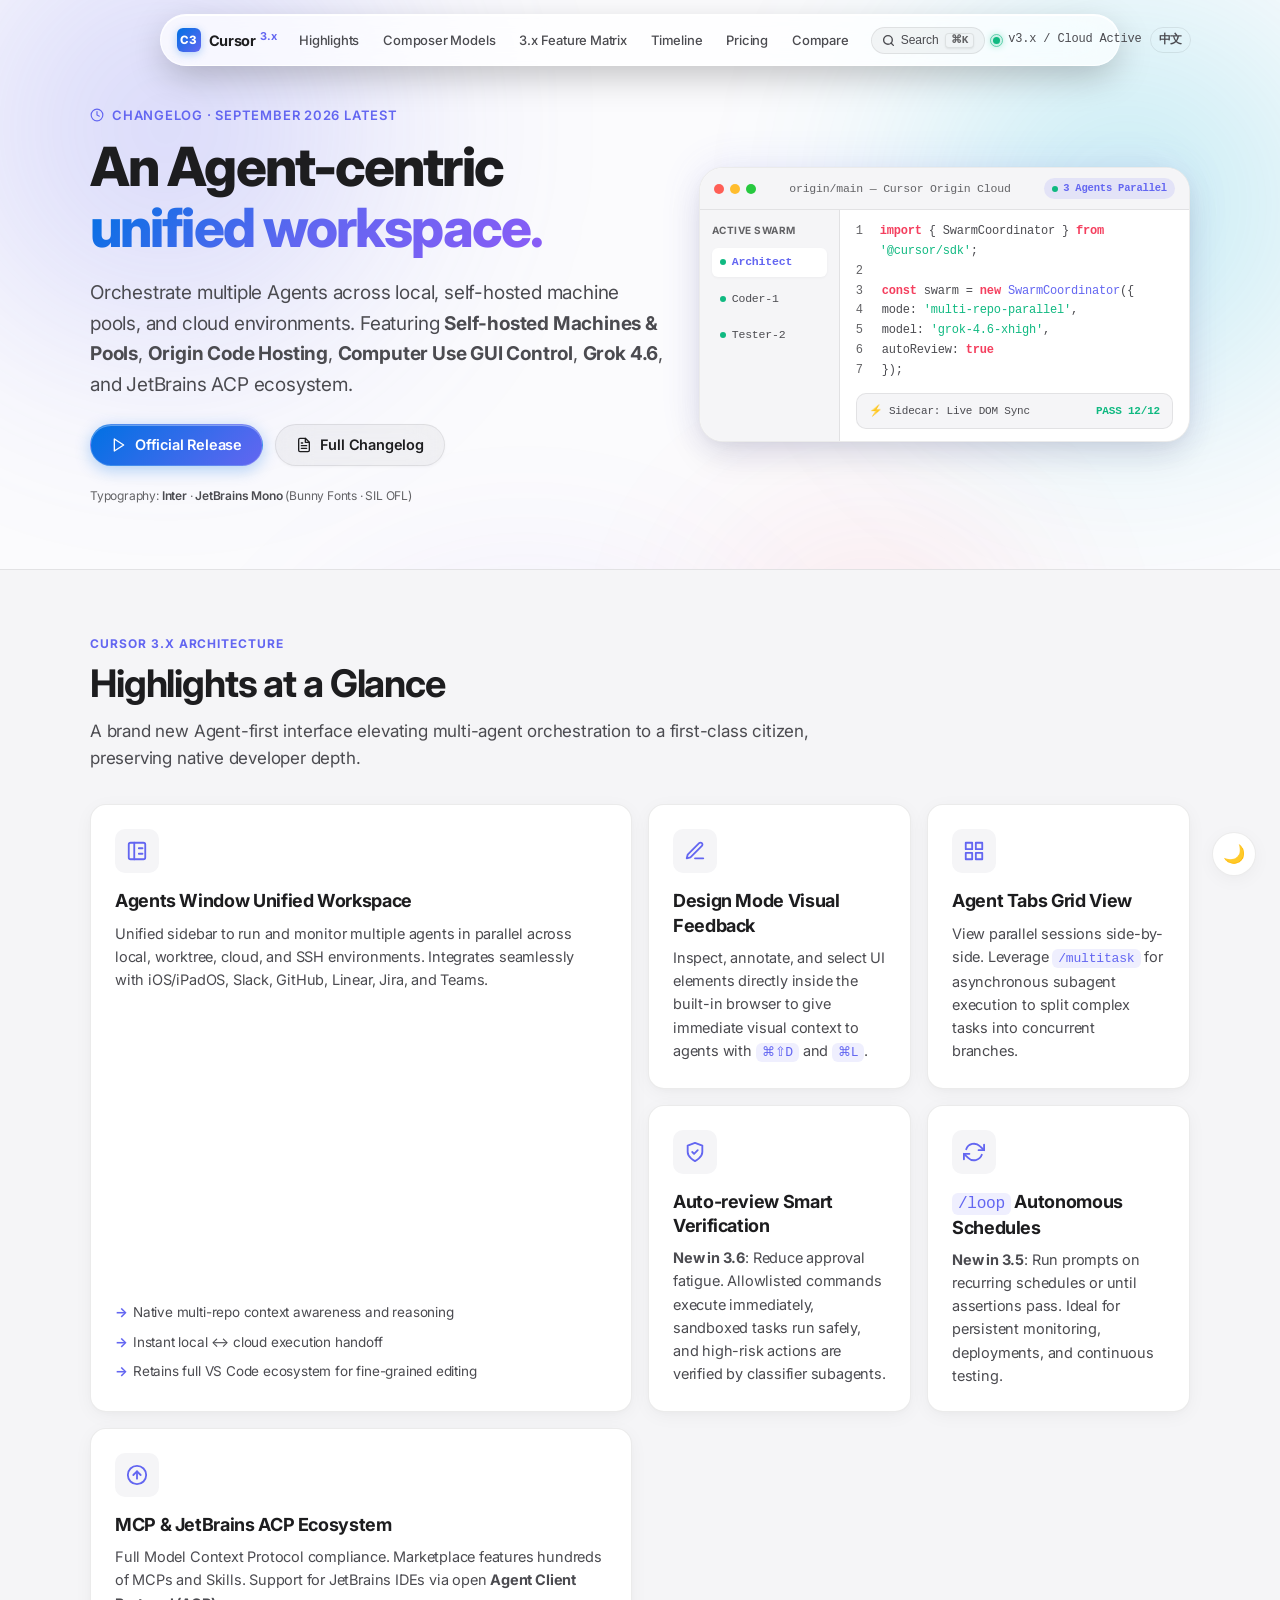
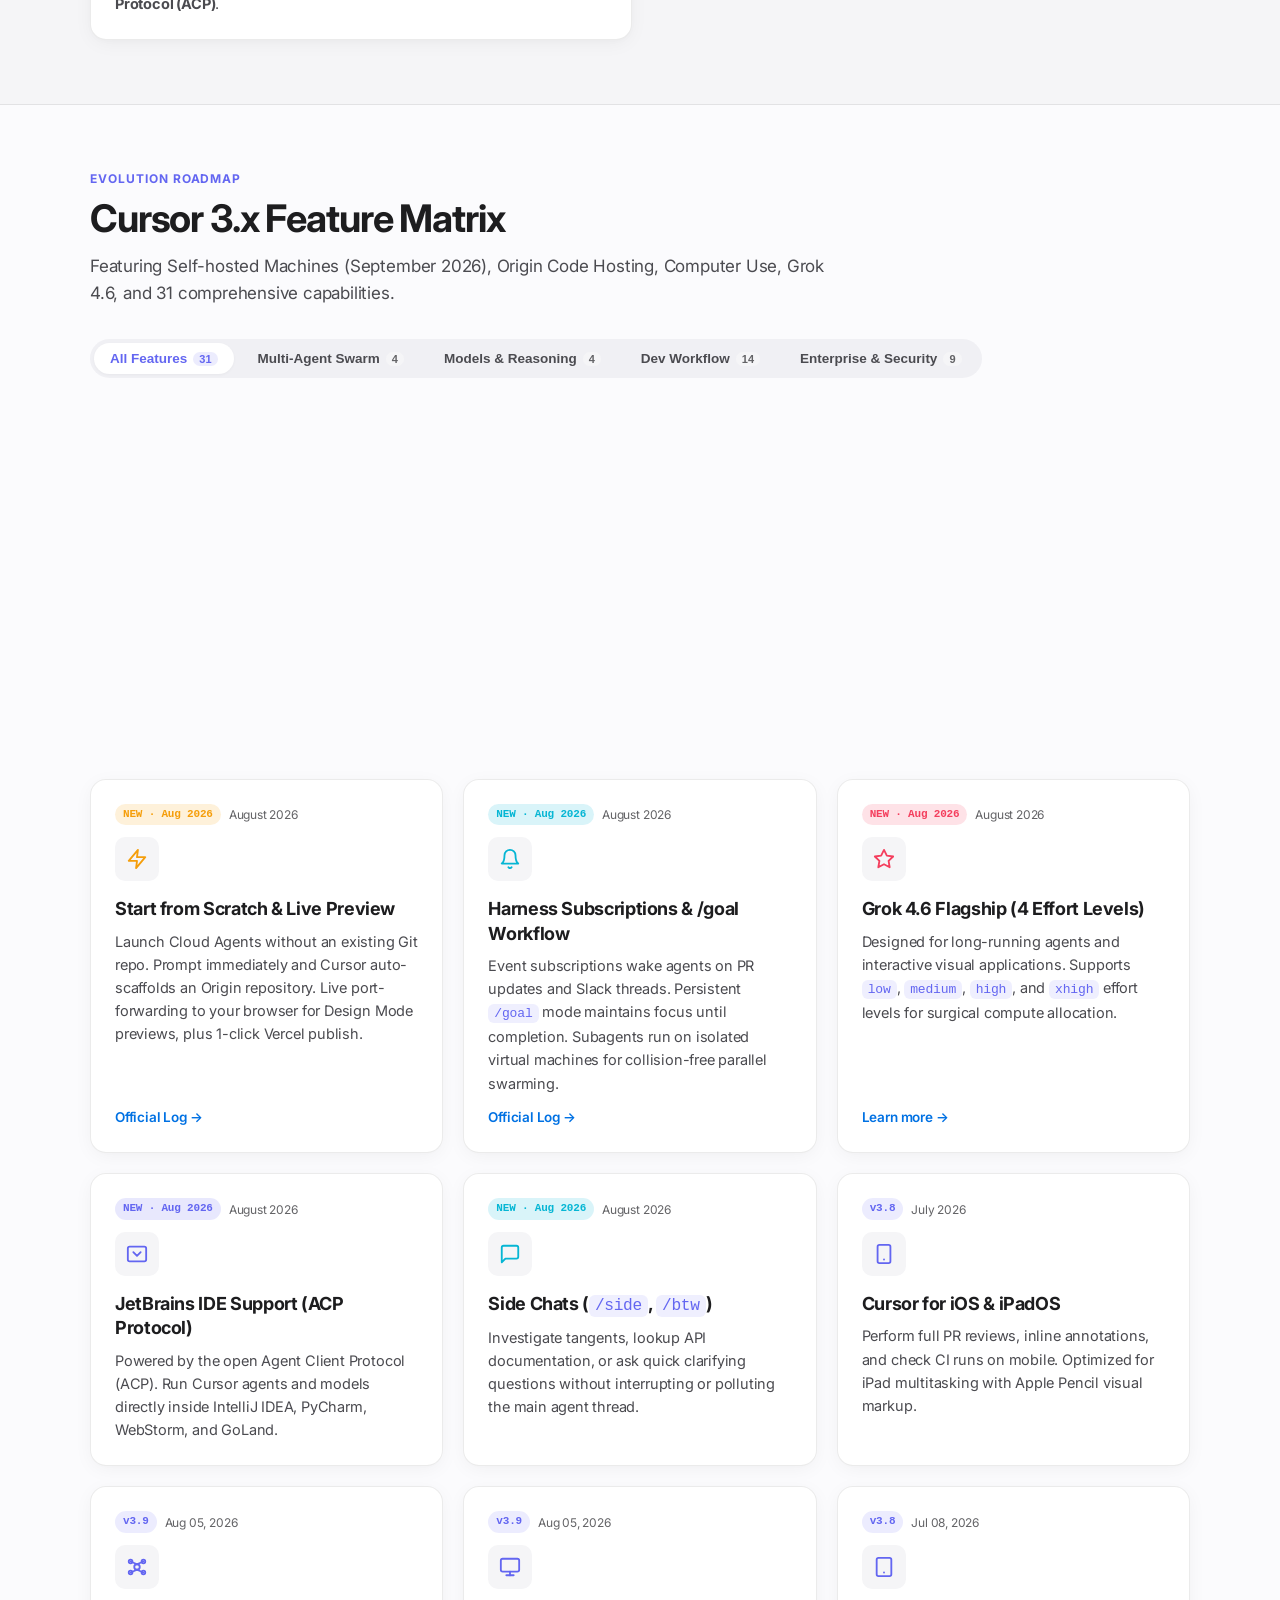
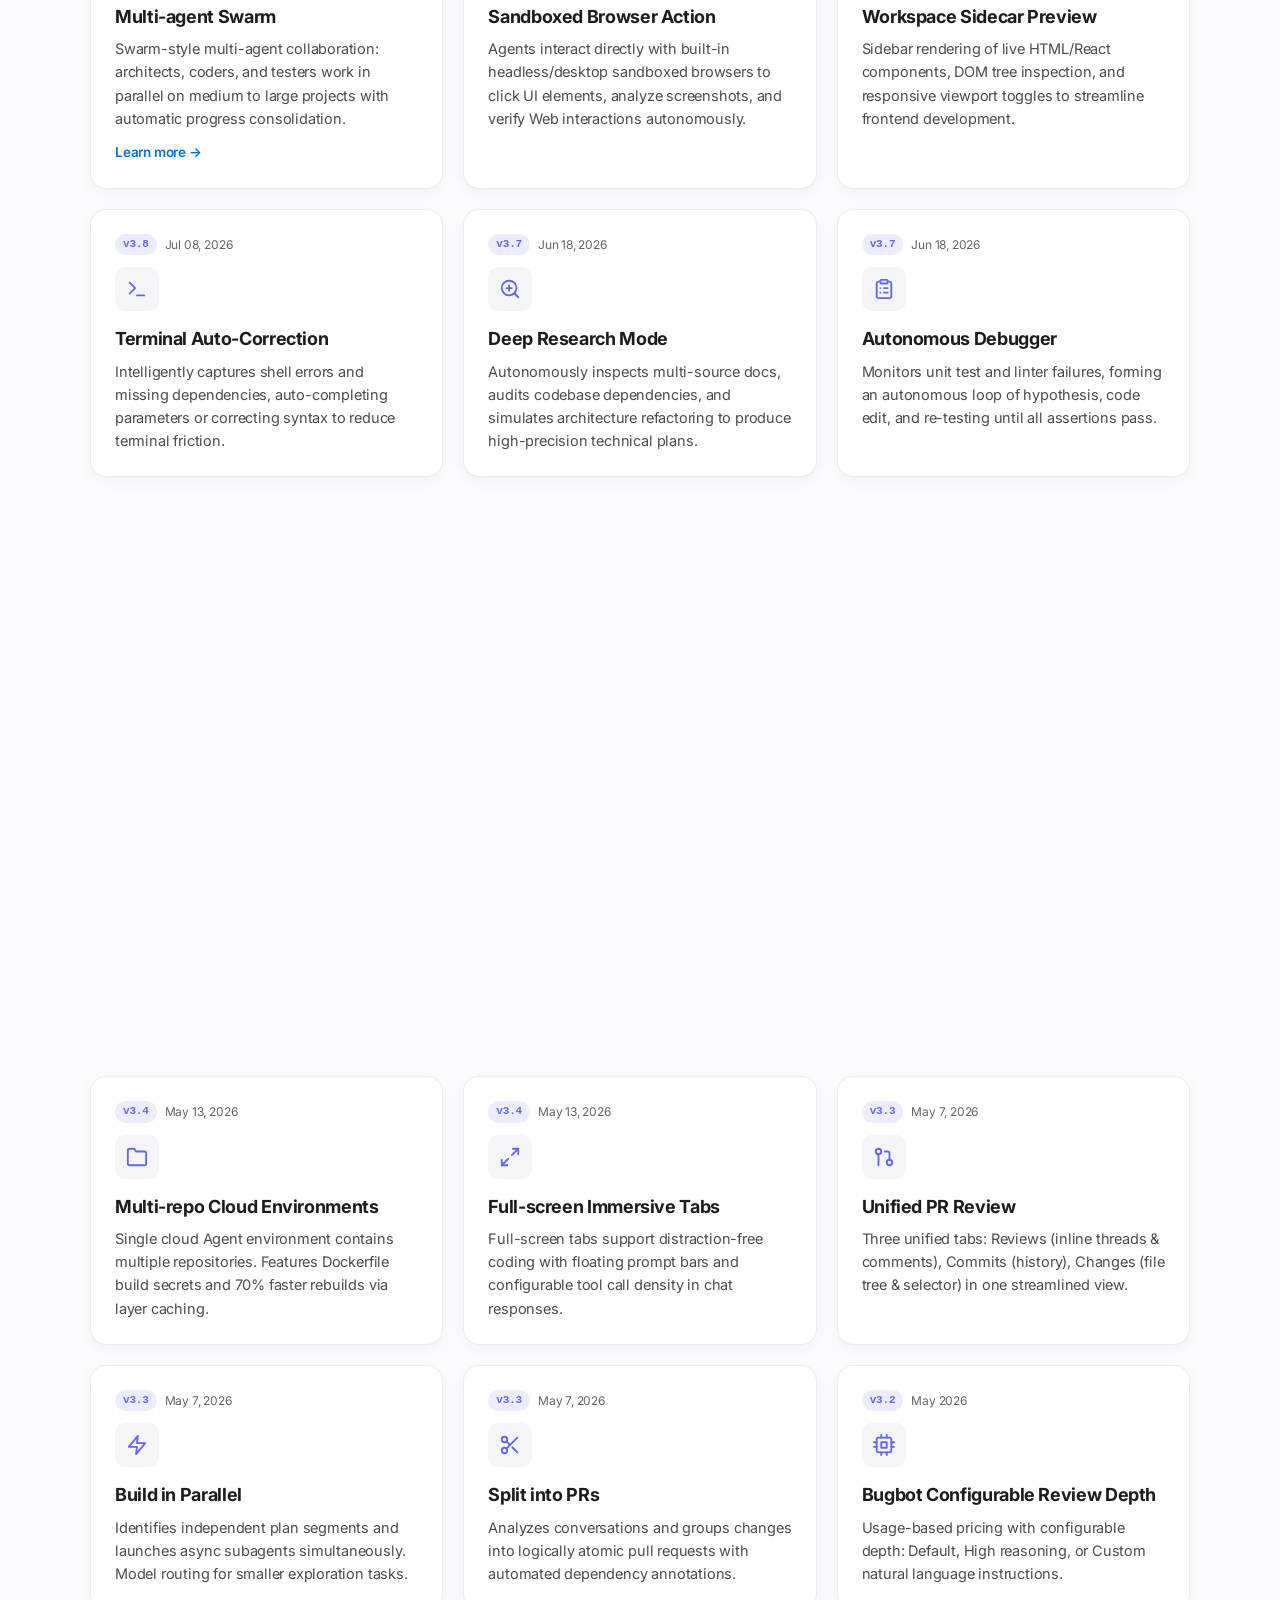
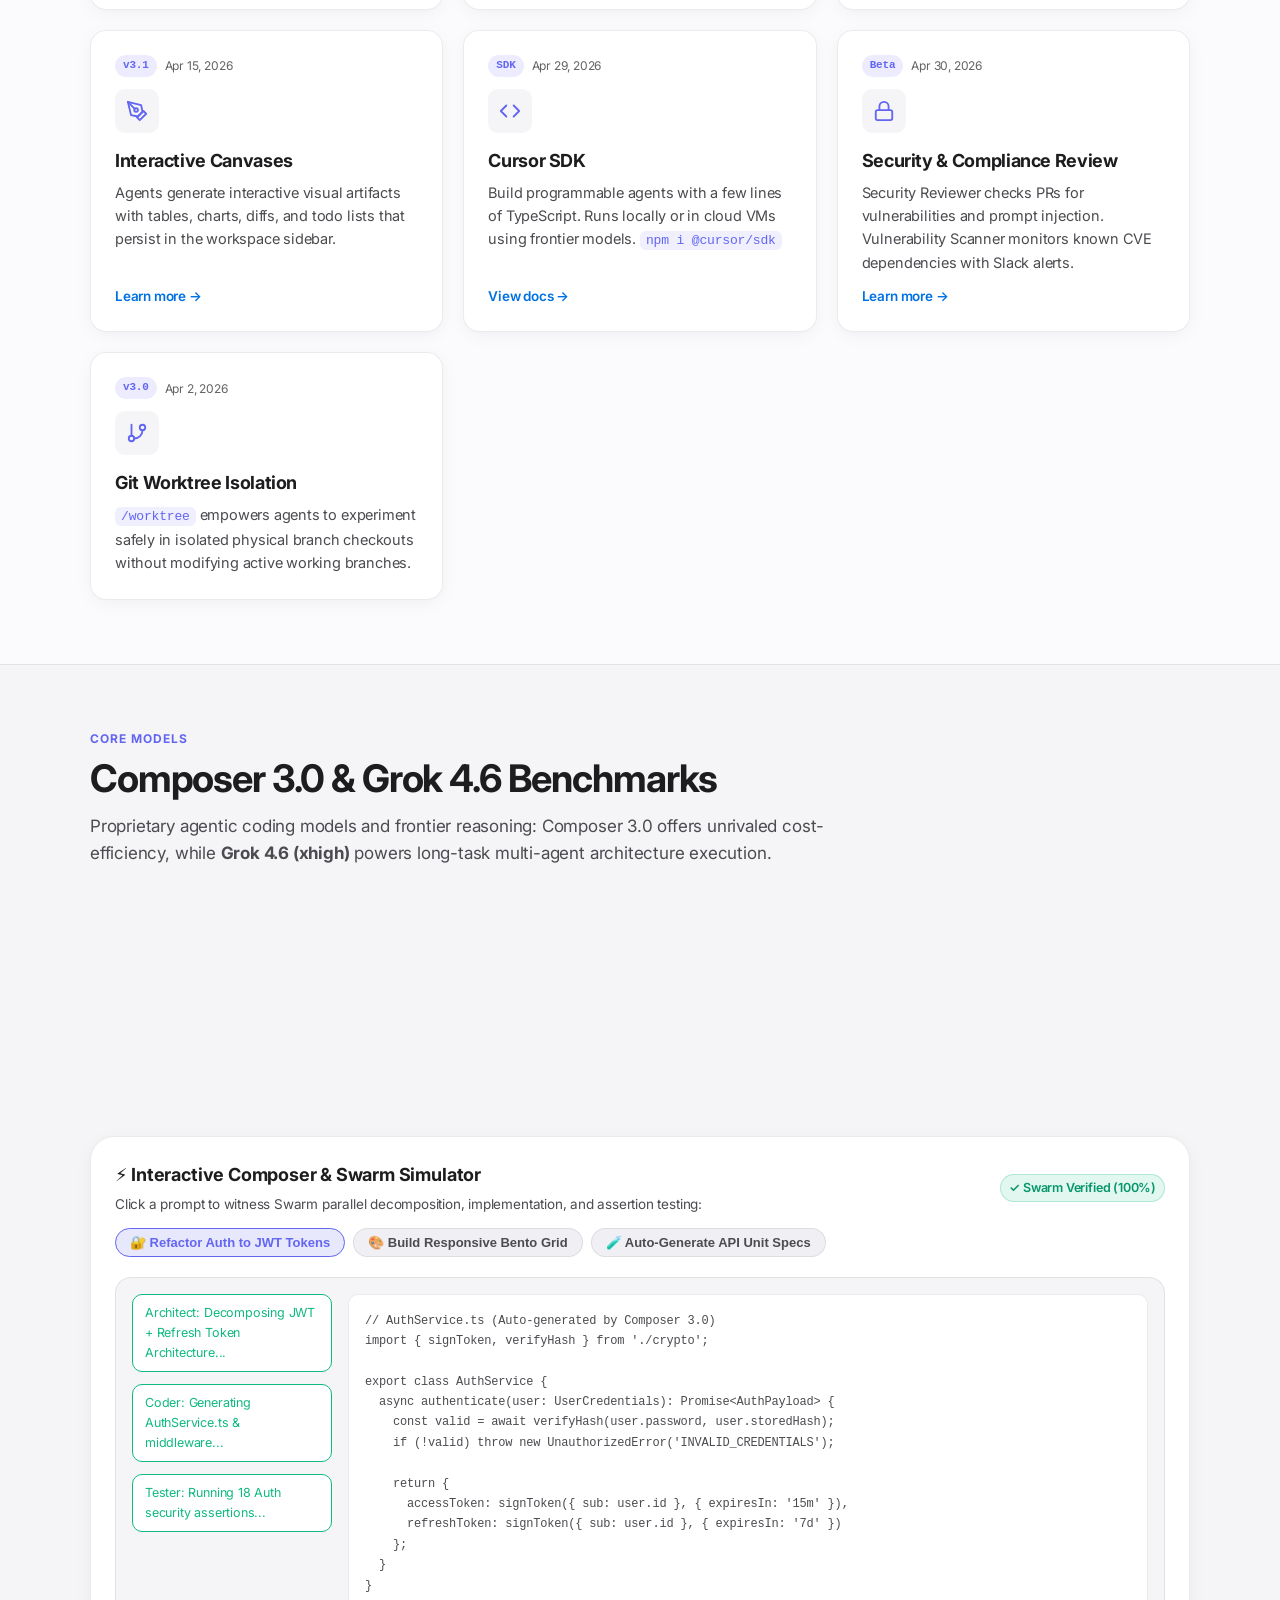
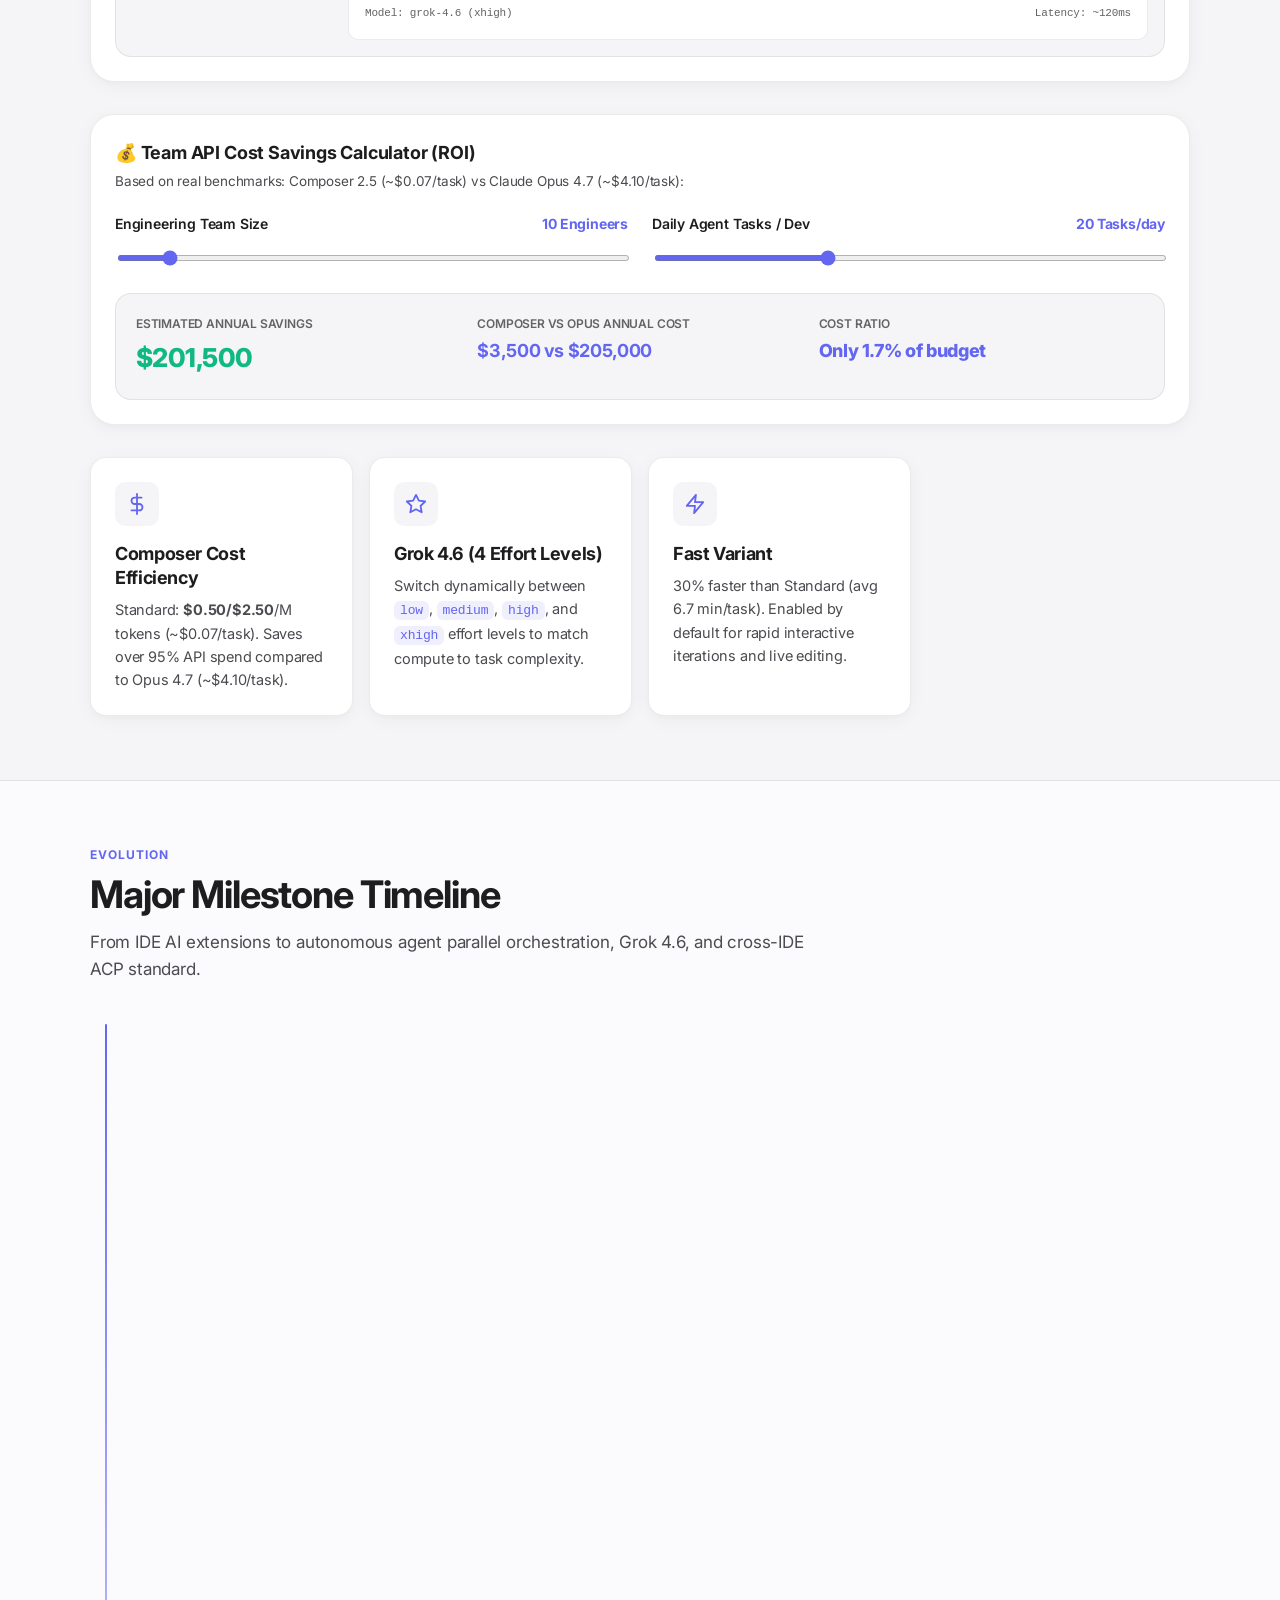
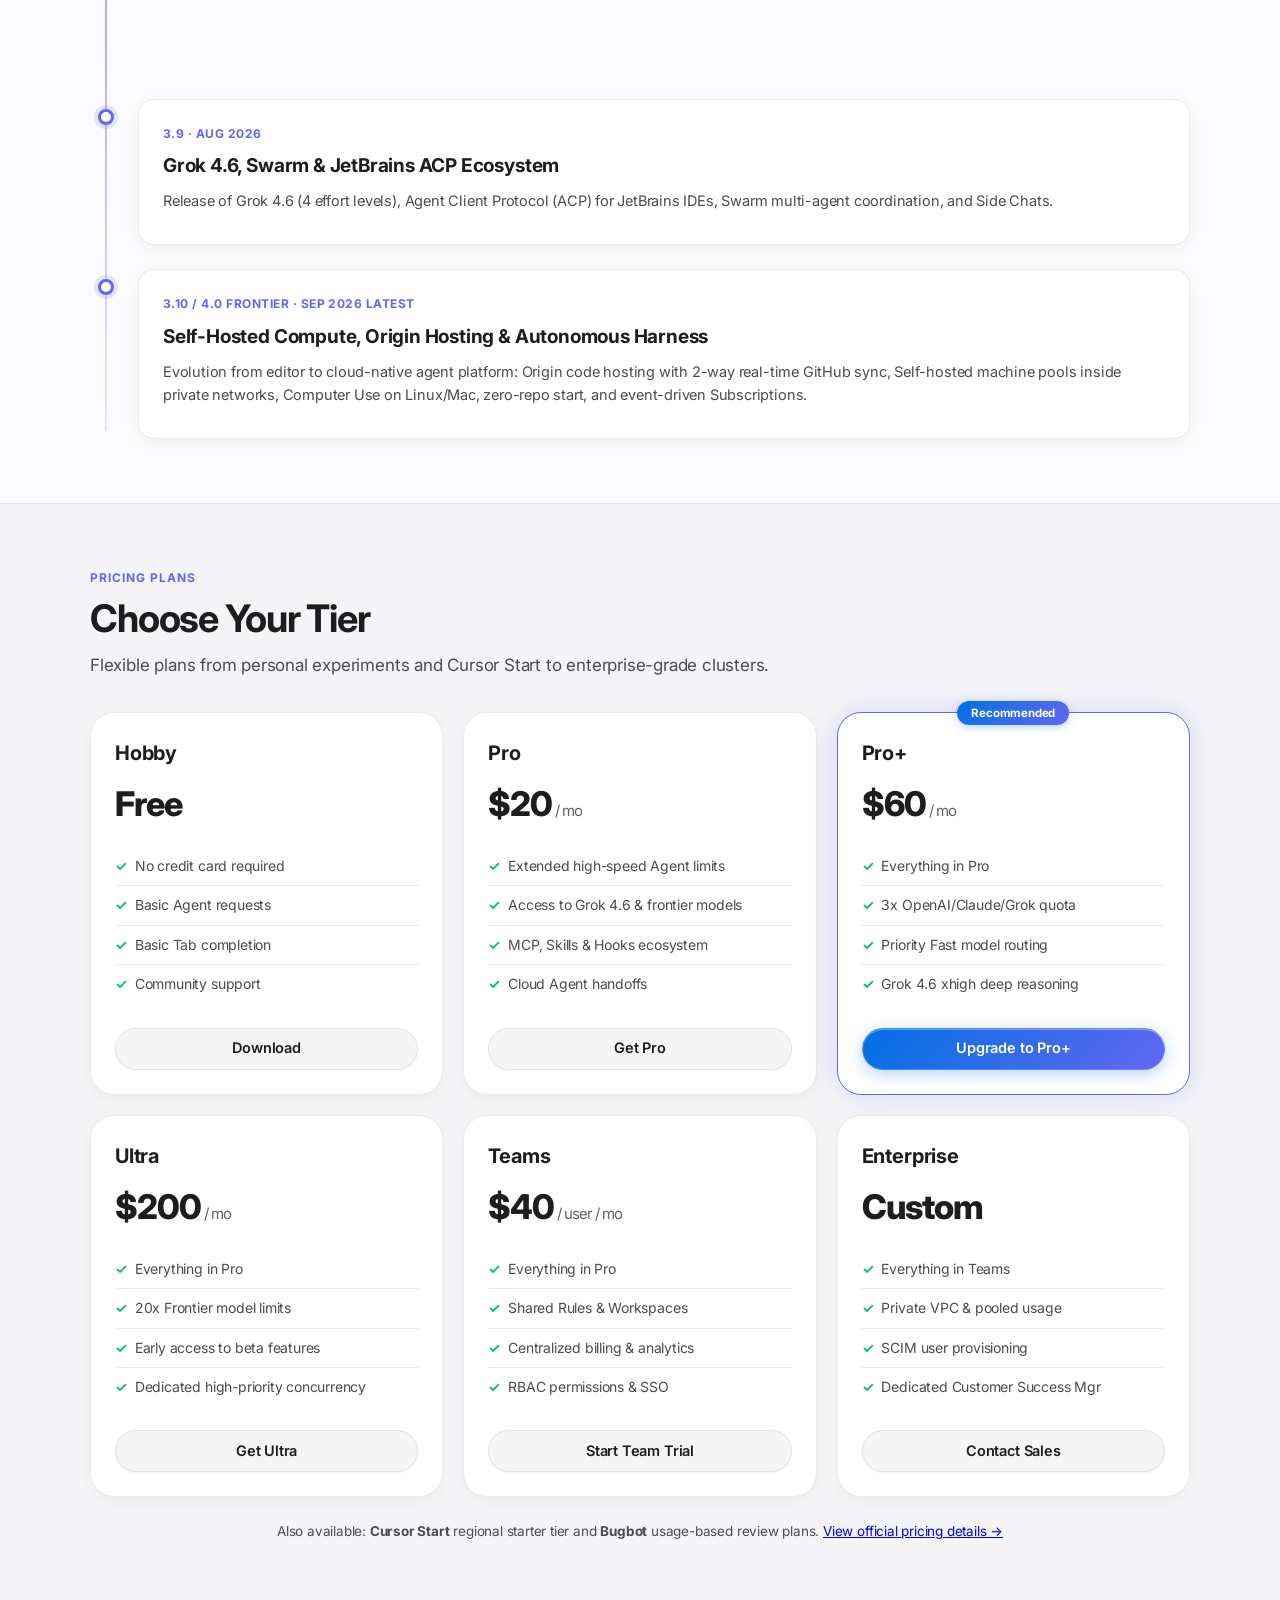
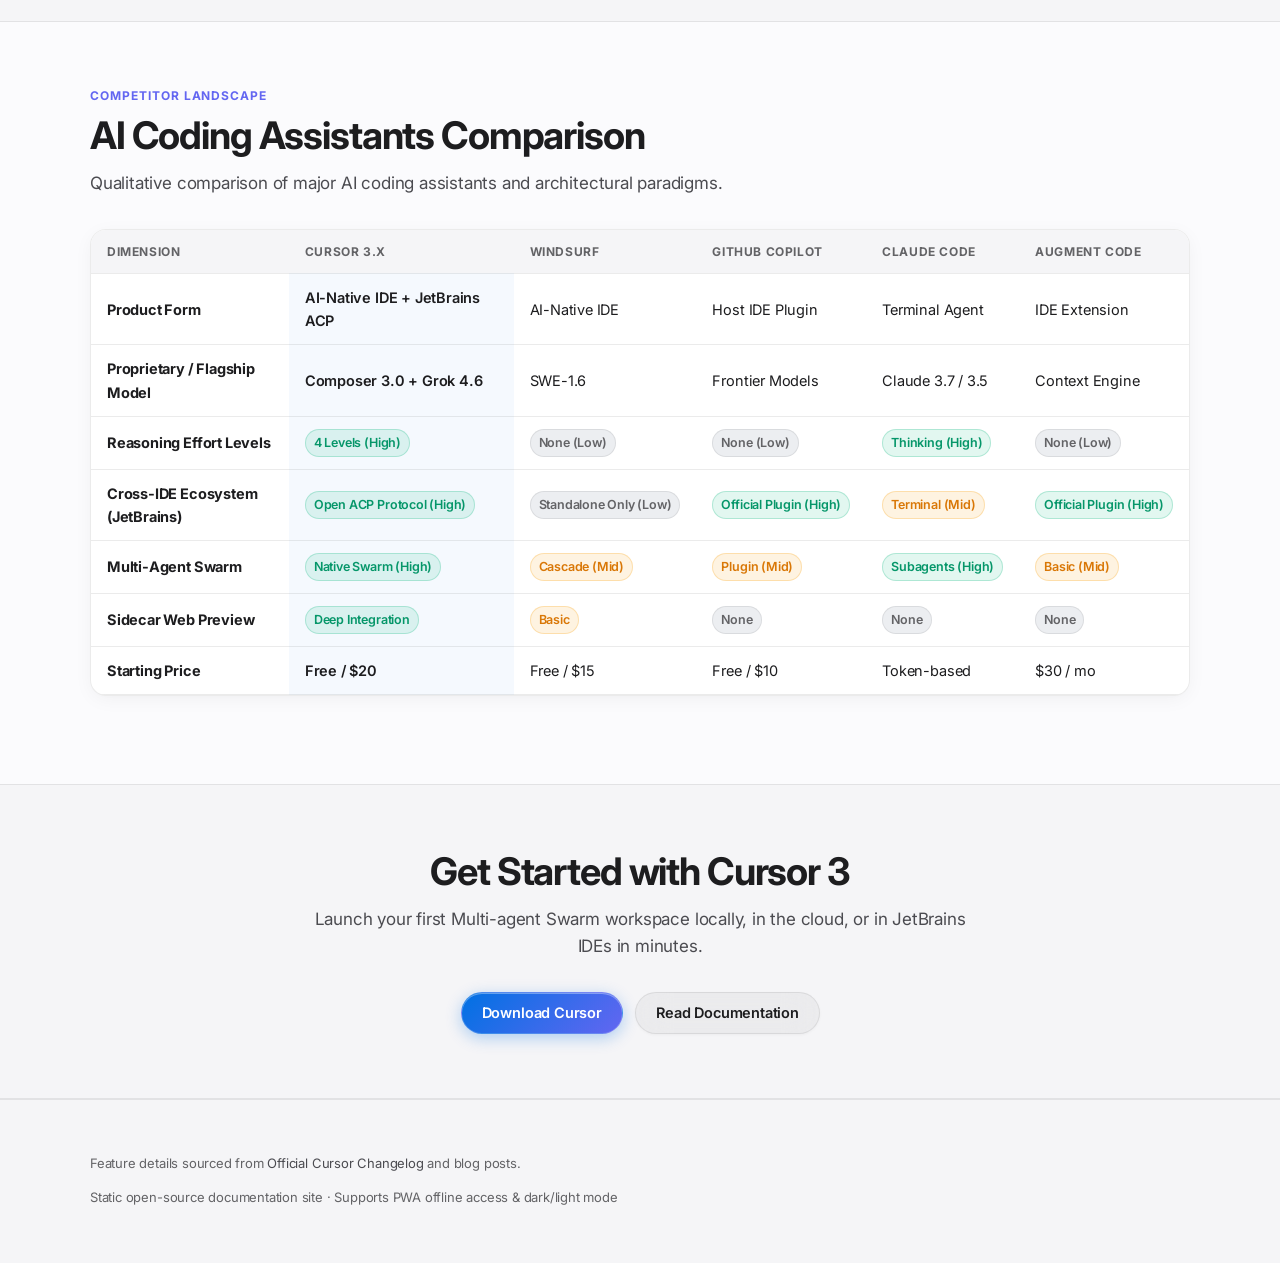
==== commit 81a8ce9b: "feat: update Cursor Sep 2026 features & transform to open-source static landing page template" ====
--- a/en/index.html
+++ b/en/index.html
@@ -1,8 +1,20 @@
+<!--
+  ==========================================================================
+  TEMPLATE QUICK START / 模板快速上手:
+  1. Search for: TEMPLATE:EDIT     (Key brand, copy, links, and SEO to replace)
+  2. Search for: DEMO:CURSOR       (Cursor-specific demo content)
+  3. Search for: TEMPLATE:OPTIONAL (Sections you can safely remove if not needed)
+  4. Edit theme tokens in: assets/css/style.css
+  5. Detailed guides: docs/CUSTOMIZE.md | docs/SECTIONS.md | docs/DEPLOY.md
+  ==========================================================================
+-->
 <!DOCTYPE html>
 <html lang="en" data-theme="dark">
   <head>
     <meta charset="UTF-8" />
     <meta name="viewport" content="width=device-width, initial-scale=1" />
+    <!-- TEMPLATE:EDIT — Site Metadata & SEO -->
+    <!-- DEMO:CURSOR — Default meta values -->
     <meta name="description" content="Cursor 3.x Visual Introduction: Grok 4.6, JetBrains ACP Protocol, Multi-agent Swarm, Deep Research Mode, Sidecar Preview, Auto-review, and comprehensive feature matrix." />
     <meta name="theme-color" content="#08090e" media="(prefers-color-scheme: dark)" />
     <meta name="theme-color" content="#fbfbfd" media="(prefers-color-scheme: light)" />
@@ -27,7 +39,7 @@
     <link rel="preconnect" href="https://fonts.bunny.net" crossorigin />
     <link href="https://fonts.bunny.net/css?family=inter:400,500,600,700,800|jetbrains-mono:400,500,600,700&display=swap" rel="stylesheet" />
     
-    <link rel="stylesheet" href="../assets/css/style.css?v=3.9.6" />
+    <link rel="stylesheet" href="../assets/css/style.css?v=3.10.0" />
     <title>Cursor 3.x · Visual Introduction</title>
   </head>
   <body>
@@ -52,7 +64,7 @@
         <nav class="island-nav" aria-label="Page Navigation">
           <a href="#highlights">Highlights</a>
           <a href="#composer-25">Composer Models</a>
-          <a href="#new-features">3.1→3.9 Updates</a>
+          <a href="#new-features">3.x Feature Matrix</a>
           <a href="#timeline">Timeline</a>
           <a href="#pricing">Pricing</a>
           <a href="#compare">Compare</a>
@@ -64,7 +76,7 @@
             <kbd>⌘K</kbd>
           </button>
           <span class="is-dot" aria-hidden="true"></span>
-          <span>v3.9 Active</span>
+          <span>v3.x / Cloud Active</span>
           <a href="../" class="lang-badge" hreflang="zh" aria-label="Switch to Chinese">中文</a>
         </div>
       </div>
@@ -72,15 +84,19 @@
 
     <main id="main">
       <!-- Hero -->
+      <!-- ==========================================================================
+     TEMPLATE:EDIT — Hero Section
+     DEMO:CURSOR — Current content is Cursor-specific demo copy and visual window
+     ========================================================================== -->
       <section class="hero">
         <div class="container hero-grid">
           <div class="hero-copy animate-on-scroll">
             <div class="eyebrow">
               <svg width="14" height="14" viewBox="0 0 24 24" fill="none" stroke="currentColor" stroke-width="2" stroke-linecap="round" stroke-linejoin="round" aria-hidden="true"><circle cx="12" cy="12" r="10"/><polyline points="12 6 12 12 16 14"/></svg>
-              <span>Changelog 3.9 · August 2026 Latest</span>
+              <span>Changelog · September 2026 Latest</span>
             </div>
             <h1>An Agent-centric<br /><span class="hero-title-gradient">unified workspace.</span></h1>
-            <p class="lead">Orchestrate multiple Agents across local, worktree, cloud, and SSH in parallel. Featuring <strong>Grok 4.6 (4 effort levels)</strong>, <strong>JetBrains ACP cross-IDE support</strong>, Multi-agent Swarm, Deep Research, and Sidecar Live Preview.</p>
+            <p class="lead">Orchestrate multiple Agents across local, self-hosted machine pools, and cloud environments. Featuring <strong>Self-hosted Machines & Pools</strong>, <strong>Origin Code Hosting</strong>, <strong>Computer Use GUI Control</strong>, <strong>Grok 4.6</strong>, and JetBrains ACP ecosystem.</p>
             <div class="hero-actions">
               <a class="btn btn-primary" href="https://cursor.com/blog/cursor-3" target="_blank" rel="noopener noreferrer">
                 <svg width="16" height="16" viewBox="0 0 24 24" fill="none" stroke="currentColor" stroke-width="2" stroke-linecap="round" stroke-linejoin="round" aria-hidden="true"><polygon points="5 3 19 12 5 21 5 3"/></svg>
@@ -101,7 +117,7 @@
                   <span class="traffic-dot yellow"></span>
                   <span class="traffic-dot green"></span>
                 </div>
-                <span class="ide-title">workspace-swarm — Cursor 3.9</span>
+                <span class="ide-title">origin/main — Cursor Origin Cloud</span>
                 <span class="ide-swarm-pill">
                   <span class="agent-status-dot"></span> 3 Agents Parallel
                 </span>
@@ -206,24 +222,98 @@
         </div>
       </section>
 
+      <!-- TEMPLATE:OPTIONAL END — Highlights Bento Grid -->
+
       <!-- New Features (3.1 - 3.9) with Category Tabs -->
+      <!-- TEMPLATE:OPTIONAL START — Feature Matrix & Category Filter -->
+      <!-- DEMO:CURSOR — Replace with your product feature cards -->
       <section id="new-features" class="section">
         <div class="container">
           <p class="section-label">Evolution Roadmap</p>
-          <h2 class="section-title">3.1 → 3.9 Feature Matrix</h2>
-          <p class="section-desc">Featuring Grok 4.6 (August 2026), JetBrains ACP Protocol, Side Chats, and 26 comprehensive capabilities.</p>
+          <h2 class="section-title">Cursor 3.x Feature Matrix</h2>
+          <p class="section-desc">Featuring Self-hosted Machines (September 2026), Origin Code Hosting, Computer Use, Grok 4.6, and 31 comprehensive capabilities.</p>
           
           <!-- Category Filter Tabs -->
           <div class="feature-tabs" role="tablist" aria-label="Feature categories">
-            <button class="tab-btn is-active" data-filter="all" role="tab" aria-selected="true">All Features <span class="tab-count">26</span></button>
+            <button class="tab-btn is-active" data-filter="all" role="tab" aria-selected="true">All Features <span class="tab-count">31</span></button>
             <button class="tab-btn" data-filter="swarm" role="tab" aria-selected="false">Multi-Agent Swarm <span class="tab-count">4</span></button>
-            <button class="tab-btn" data-filter="model" role="tab" aria-selected="false">Models & Reasoning <span class="tab-count">5</span></button>
-            <button class="tab-btn" data-filter="workflow" role="tab" aria-selected="false">Dev Workflow <span class="tab-count">10</span></button>
-            <button class="tab-btn" data-filter="enterprise" role="tab" aria-selected="false">Enterprise & Security <span class="tab-count">7</span></button>
+            <button class="tab-btn" data-filter="model" role="tab" aria-selected="false">Models & Reasoning <span class="tab-count">4</span></button>
+            <button class="tab-btn" data-filter="workflow" role="tab" aria-selected="false">Dev Workflow <span class="tab-count">14</span></button>
+            <button class="tab-btn" data-filter="enterprise" role="tab" aria-selected="false">Enterprise & Security <span class="tab-count">9</span></button>
           </div>
 
           <div class="feature-grid">
-            <!-- 1. Grok 4.6 (NEW - Aug 2026) -->
+            <!-- 1. Self-hosted Machines (NEW - Sep 2026) -->
+            <article class="feature-card animate-on-scroll" data-category="enterprise">
+              <div class="feature-meta">
+                <span class="feature-version" style="background:rgba(16,185,129,0.15); color:var(--emerald);">NEW · Sep 2026</span>
+                <span class="feature-date">September 2026</span>
+              </div>
+              <div class="svg-icon-wrap" style="color:var(--emerald);">
+                <svg viewBox="0 0 24 24" fill="none" stroke="currentColor" stroke-linecap="round" stroke-linejoin="round"><rect x="2" y="2" width="20" height="8" rx="2" ry="2"/><rect x="2" y="14" width="20" height="8" rx="2" ry="2"/><line x1="6" y1="6" x2="6.01" y2="6"/><line x1="6" y1="18" x2="6.01" y2="18"/></svg>
+              </div>
+              <h3>Self-hosted Machines & Team Pools</h3>
+              <p>Execute Cloud Agents entirely inside your private network (AWS Lambda, Coder, Daytona, Modal, Vercel, E2B). Code and secrets stay in your infrastructure. Dynamic team pool scheduling with automatic hibernation.</p>
+              <a href="https://cursor.com/changelog/self-hosted-machines" target="_blank" rel="noopener noreferrer">Official Log →</a>
+            </article>
+
+            <!-- 2. Computer Use (NEW - Sep 2026) -->
+            <article class="feature-card animate-on-scroll" data-category="workflow">
+              <div class="feature-meta">
+                <span class="feature-version" style="background:rgba(59,130,246,0.15); color:var(--blue);">NEW · Sep 2026</span>
+                <span class="feature-date">September 2026</span>
+              </div>
+              <div class="svg-icon-wrap" style="color:var(--blue);">
+                <svg viewBox="0 0 24 24" fill="none" stroke="currentColor" stroke-linecap="round" stroke-linejoin="round"><rect x="2" y="3" width="20" height="14" rx="2" ry="2"/><line x1="8" y1="21" x2="16" y2="21"/><line x1="12" y1="17" x2="12" y2="21"/><circle cx="12" cy="10" r="2"/></svg>
+              </div>
+              <h3>Computer Use on Linux & Mac</h3>
+              <p>Equips agents with native desktop GUI control. Agents can autonomously click, type, capture screenshots, and drive browsers. Watch desktop actions live or take over remote control anytime from Cursor.</p>
+              <a href="https://cursor.com/changelog/self-hosted-machines" target="_blank" rel="noopener noreferrer">Official Log →</a>
+            </article>
+
+            <!-- 3. Cursor Origin (NEW - Aug 2026) -->
+            <article class="feature-card animate-on-scroll" data-category="enterprise">
+              <div class="feature-meta">
+                <span class="feature-version" style="background:rgba(139,92,246,0.15); color:var(--violet);">NEW · Aug 2026</span>
+                <span class="feature-date">August 2026</span>
+              </div>
+              <div class="svg-icon-wrap" style="color:var(--violet);">
+                <svg viewBox="0 0 24 24" fill="none" stroke="currentColor" stroke-linecap="round" stroke-linejoin="round"><line x1="6" y1="3" x2="6" y2="15"/><circle cx="18" cy="6" r="3"/><circle cx="6" cy="18" r="3"/><path d="M18 9a9 9 0 0 1-9 9"/></svg>
+              </div>
+              <h3>Cursor Origin Code Hosting</h3>
+              <p>Native Git code hosting built for agent-scale development. Manage repos, PRs, and web code browsing with real-time bidirectional GitHub sync. Embedded agents in every repo with Vercel and CI integrations.</p>
+              <a href="https://cursor.com/changelog/origin-code-hosting" target="_blank" rel="noopener noreferrer">Official Log →</a>
+            </article>
+
+            <!-- 4. Start from scratch (NEW - Aug 2026) -->
+            <article class="feature-card animate-on-scroll" data-category="workflow">
+              <div class="feature-meta">
+                <span class="feature-version" style="background:rgba(245,158,11,0.15); color:var(--amber);">NEW · Aug 2026</span>
+                <span class="feature-date">August 2026</span>
+              </div>
+              <div class="svg-icon-wrap" style="color:var(--amber);">
+                <svg viewBox="0 0 24 24" fill="none" stroke="currentColor" stroke-linecap="round" stroke-linejoin="round"><polygon points="13 2 3 14 12 14 11 22 21 10 12 10 13 2"/></svg>
+              </div>
+              <h3>Start from Scratch & Live Preview</h3>
+              <p>Launch Cloud Agents without an existing Git repo. Prompt immediately and Cursor auto-scaffolds an Origin repository. Live port-forwarding to your browser for Design Mode previews, plus 1-click Vercel publish.</p>
+              <a href="https://cursor.com/changelog/start-from-scratch" target="_blank" rel="noopener noreferrer">Official Log →</a>
+            </article>
+
+            <!-- 5. Harness & Subscriptions (NEW - Aug 2026) -->
+            <article class="feature-card animate-on-scroll" data-category="swarm">
+              <div class="feature-meta">
+                <span class="feature-version" style="background:rgba(6,182,212,0.15); color:var(--cyan);">NEW · Aug 2026</span>
+                <span class="feature-date">August 2026</span>
+              </div>
+              <div class="svg-icon-wrap" style="color:var(--cyan);">
+                <svg viewBox="0 0 24 24" fill="none" stroke="currentColor" stroke-linecap="round" stroke-linejoin="round"><path d="M18 8A6 6 0 0 0 6 8c0 7-3 9-3 9h18s-3-2-3-9"/><path d="M13.73 21a2 2 0 0 1-3.46 0"/></svg>
+              </div>
+              <h3>Harness Subscriptions & /goal Workflow</h3>
+              <p>Event subscriptions wake agents on PR updates and Slack threads. Persistent <code>/goal</code> mode maintains focus until completion. Subagents run on isolated virtual machines for collision-free parallel swarming.</p>
+              <a href="https://cursor.com/changelog/08-19-26" target="_blank" rel="noopener noreferrer">Official Log →</a>
+            </article>
+
+            <!-- 6. Grok 4.6 (Aug 2026) -->
             <article class="feature-card animate-on-scroll" data-category="model">
               <div class="feature-meta">
                 <span class="feature-version" style="background:rgba(244,63,94,0.15); color:var(--rose);">NEW · Aug 2026</span>
@@ -568,6 +658,8 @@
           </div>
         </div>
       </section>
+
+      <!-- TEMPLATE:OPTIONAL END — Feature Matrix & Category Filter -->
 
       <!-- Composer Deep Dive Section & Phase 2 Interactive Playground -->
       <section id="composer-25" class="section section-tint">
@@ -719,7 +811,11 @@
         </div>
       </section>
 
+      <!-- TEMPLATE:OPTIONAL END — Deep Dive & Interactive Simulators -->
+
       <!-- Timeline -->
+      <!-- TEMPLATE:OPTIONAL START — Roadmap / Timeline Milestones -->
+      <!-- DEMO:CURSOR — Replace with your product milestones/roadmap -->
       <section id="timeline" class="section">
         <div class="container">
           <p class="section-label">Evolution</p>
@@ -766,16 +862,29 @@
             <li class="timeline-item animate-on-scroll">
               <div class="timeline-marker" aria-hidden="true"></div>
               <div class="timeline-card">
-                <span class="timeline-era">3.9 · Aug 2026 Latest</span>
+                <span class="timeline-era">3.9 · Aug 2026</span>
                 <h3 class="timeline-title">Grok 4.6, Swarm & JetBrains ACP Ecosystem</h3>
                 <p class="timeline-body">Release of Grok 4.6 (4 effort levels), Agent Client Protocol (ACP) for JetBrains IDEs, Swarm multi-agent coordination, and Side Chats.</p>
+              </div>
+            </li>
+
+            <li class="timeline-item animate-on-scroll">
+              <div class="timeline-marker" aria-hidden="true"></div>
+              <div class="timeline-card">
+                <span class="timeline-era">3.10 / 4.0 Frontier · Sep 2026 Latest</span>
+                <h3 class="timeline-title">Self-Hosted Compute, Origin Hosting & Autonomous Harness</h3>
+                <p class="timeline-body">Evolution from editor to cloud-native agent platform: Origin code hosting with 2-way real-time GitHub sync, Self-hosted machine pools inside private networks, Computer Use on Linux/Mac, zero-repo start, and event-driven Subscriptions.</p>
               </div>
             </li>
           </ol>
         </div>
       </section>
 
+      <!-- TEMPLATE:OPTIONAL END — Roadmap / Timeline Milestones -->
+
       <!-- Pricing -->
+      <!-- TEMPLATE:OPTIONAL START — Pricing Plans -->
+      <!-- DEMO:CURSOR — Replace with your product pricing tiers or safely delete -->
       <section id="pricing" class="section section-tint">
         <div class="container">
           <p class="section-label">Pricing Plans</p>
@@ -882,6 +991,8 @@
       </section>
 
       <!-- Compare Section -->
+      <!-- TEMPLATE:OPTIONAL START — Competitive Analysis Matrix -->
+      <!-- DEMO:CURSOR — Replace with your competitor comparison table or safely delete -->
       <section id="compare" class="section">
         <div class="container">
           <p class="section-label">Competitor Landscape</p>
@@ -964,6 +1075,8 @@
       </section>
 
       <!-- CTA -->
+      <!-- TEMPLATE:OPTIONAL START — Call-To-Action (CTA) -->
+      <!-- TEMPLATE:EDIT — Final conversion banner and getting started steps -->
       <section id="start" class="section section-tint">
         <div class="container" style="text-align:center; max-width:680px;">
           <h2 class="section-title">Get Started with Cursor 3</h2>
@@ -974,9 +1087,14 @@
           </div>
         </div>
       </section>
+      <!-- TEMPLATE:OPTIONAL END — Call-To-Action (CTA) -->
     </main>
 
     <!-- Footer -->
+    <!-- ==========================================================================
+     TEMPLATE:CORE — Footer Structure
+     TEMPLATE:EDIT — Footer links, copyright, and disclaimer
+     ========================================================================== -->
     <footer class="site-footer">
       <div class="container footer-inner">
         <p>Feature details sourced from <a href="https://cursor.com/changelog" target="_blank" rel="noopener noreferrer">Official Cursor Changelog</a> and blog posts.</p>
@@ -1007,6 +1125,6 @@
     <!-- Back to Top -->
     <button class="back-to-top" id="backToTop" aria-label="Back to Top" title="Back to Top">↑</button>
 
-    <script src="../assets/js/main.js?v=3.9.5"></script>
+    <script src="../assets/js/main.js?v=3.10.0"></script>
   </body>
 </html>
--- a/assets/css/style.css
+++ b/assets/css/style.css
@@ -1,14 +1,20 @@
 /**
- * Cursor 3.x Visual Introduction - Modern Design System
+ * Cursor 3.x Visual Introduction & Production-Ready Static Landing Page Template
  * Built on ui-ux-pro-max + web-design-guidelines standards
- * Optimized, Modular, Accessible & High Aesthetic
+ * Optimized, Modular, Accessible (WCAG 2.2 AA) & Zero-Build Vanilla Architecture
+ * 
+ * 💡 [TEMPLATE RE-SKINNING GUIDE / 二次开发换肤指引]:
+ * 1. Brand Accent: Change --blue, --blue-hover, --blue-glow for primary brand color.
+ * 2. Backgrounds: Adjust --bg-app, --bg-surface (Light Mode) and [data-theme="dark"] tokens below.
+ * 3. Typography: Change --font-sans and --font-mono to your product font stack.
+ * 4. Cards & Borders: Adjust --radius-*, --glass-bg, and --shadow-* variables.
  */
 
 /* ==========================================================================
-   1. Design Tokens & CSS Variables
+   1. Design Tokens & CSS Variables (Template Theme System)
    ========================================================================== */
 :root {
-  /* Brand Accent Colors */
+  /* Brand Accent Colors (Customizable) */
   --blue: #0071e3;
   --blue-hover: #0077ed;
   --blue-glow: rgba(0, 113, 227, 0.3);
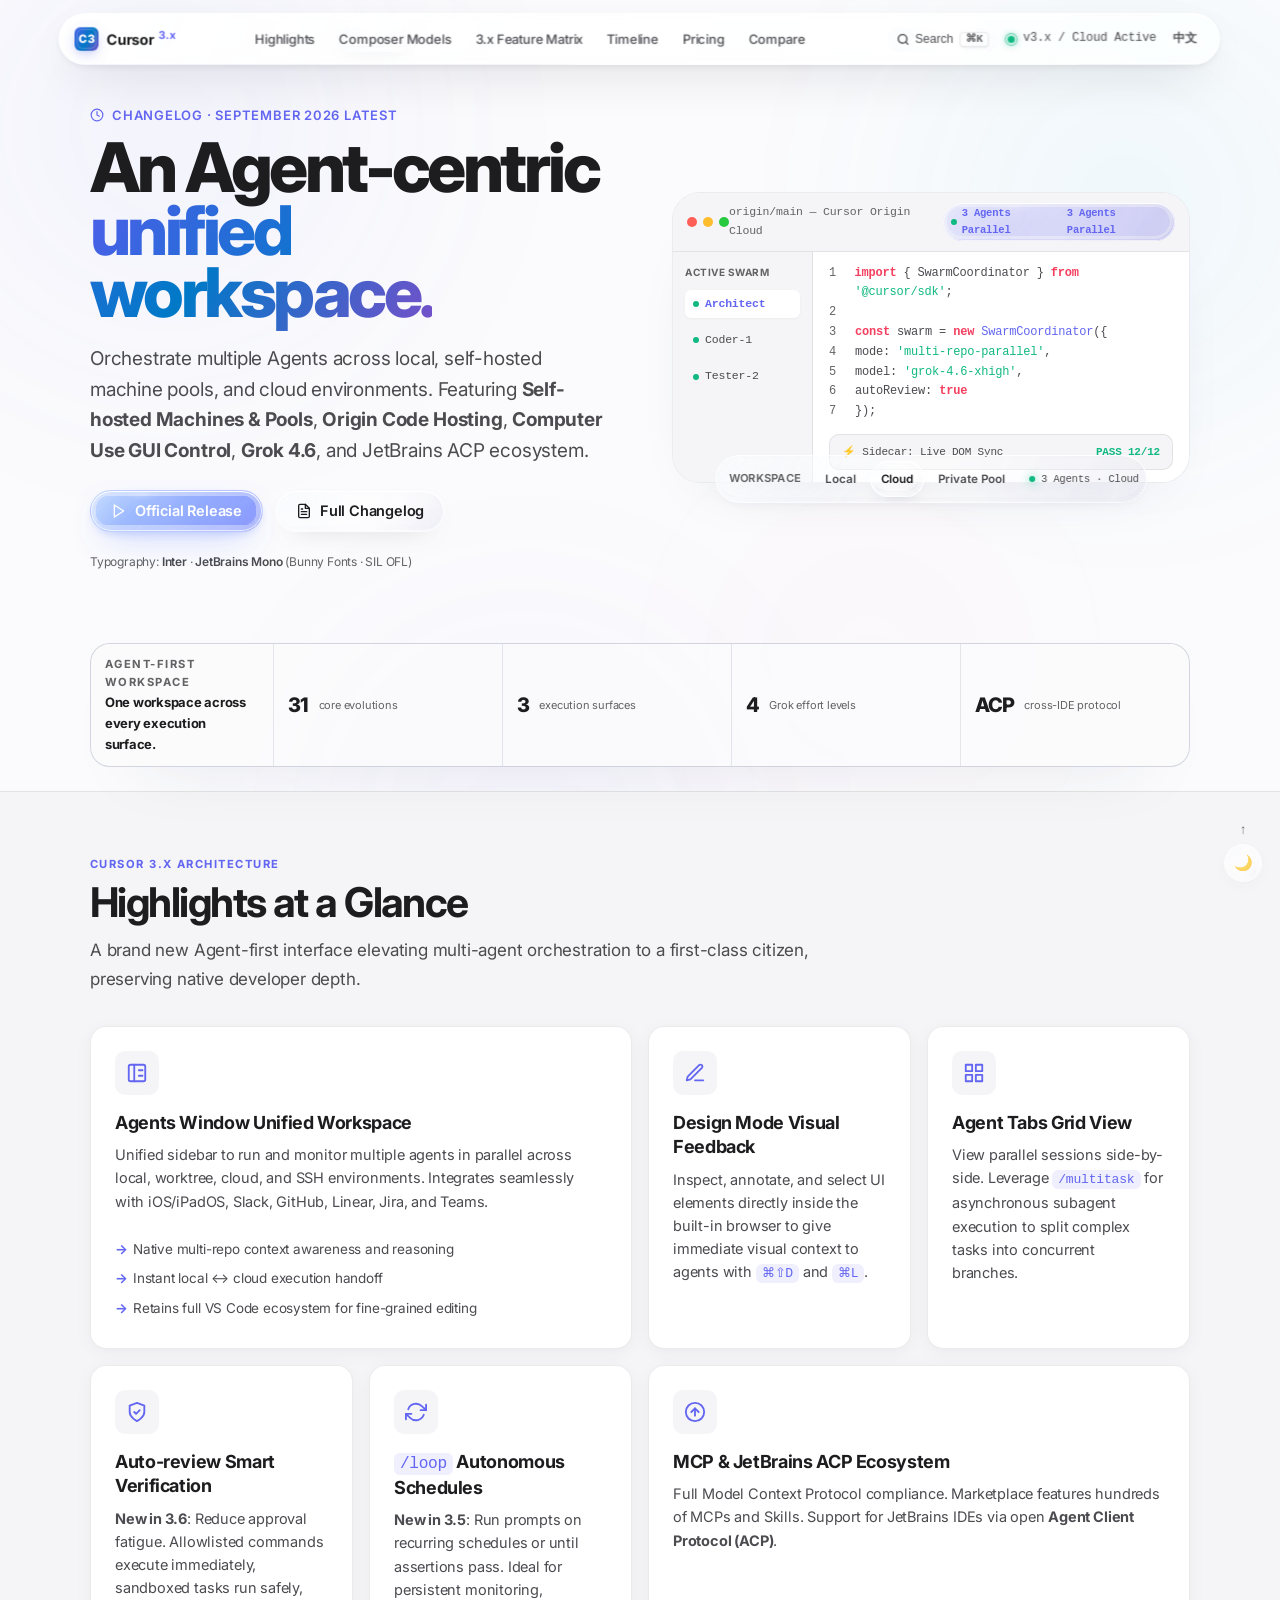
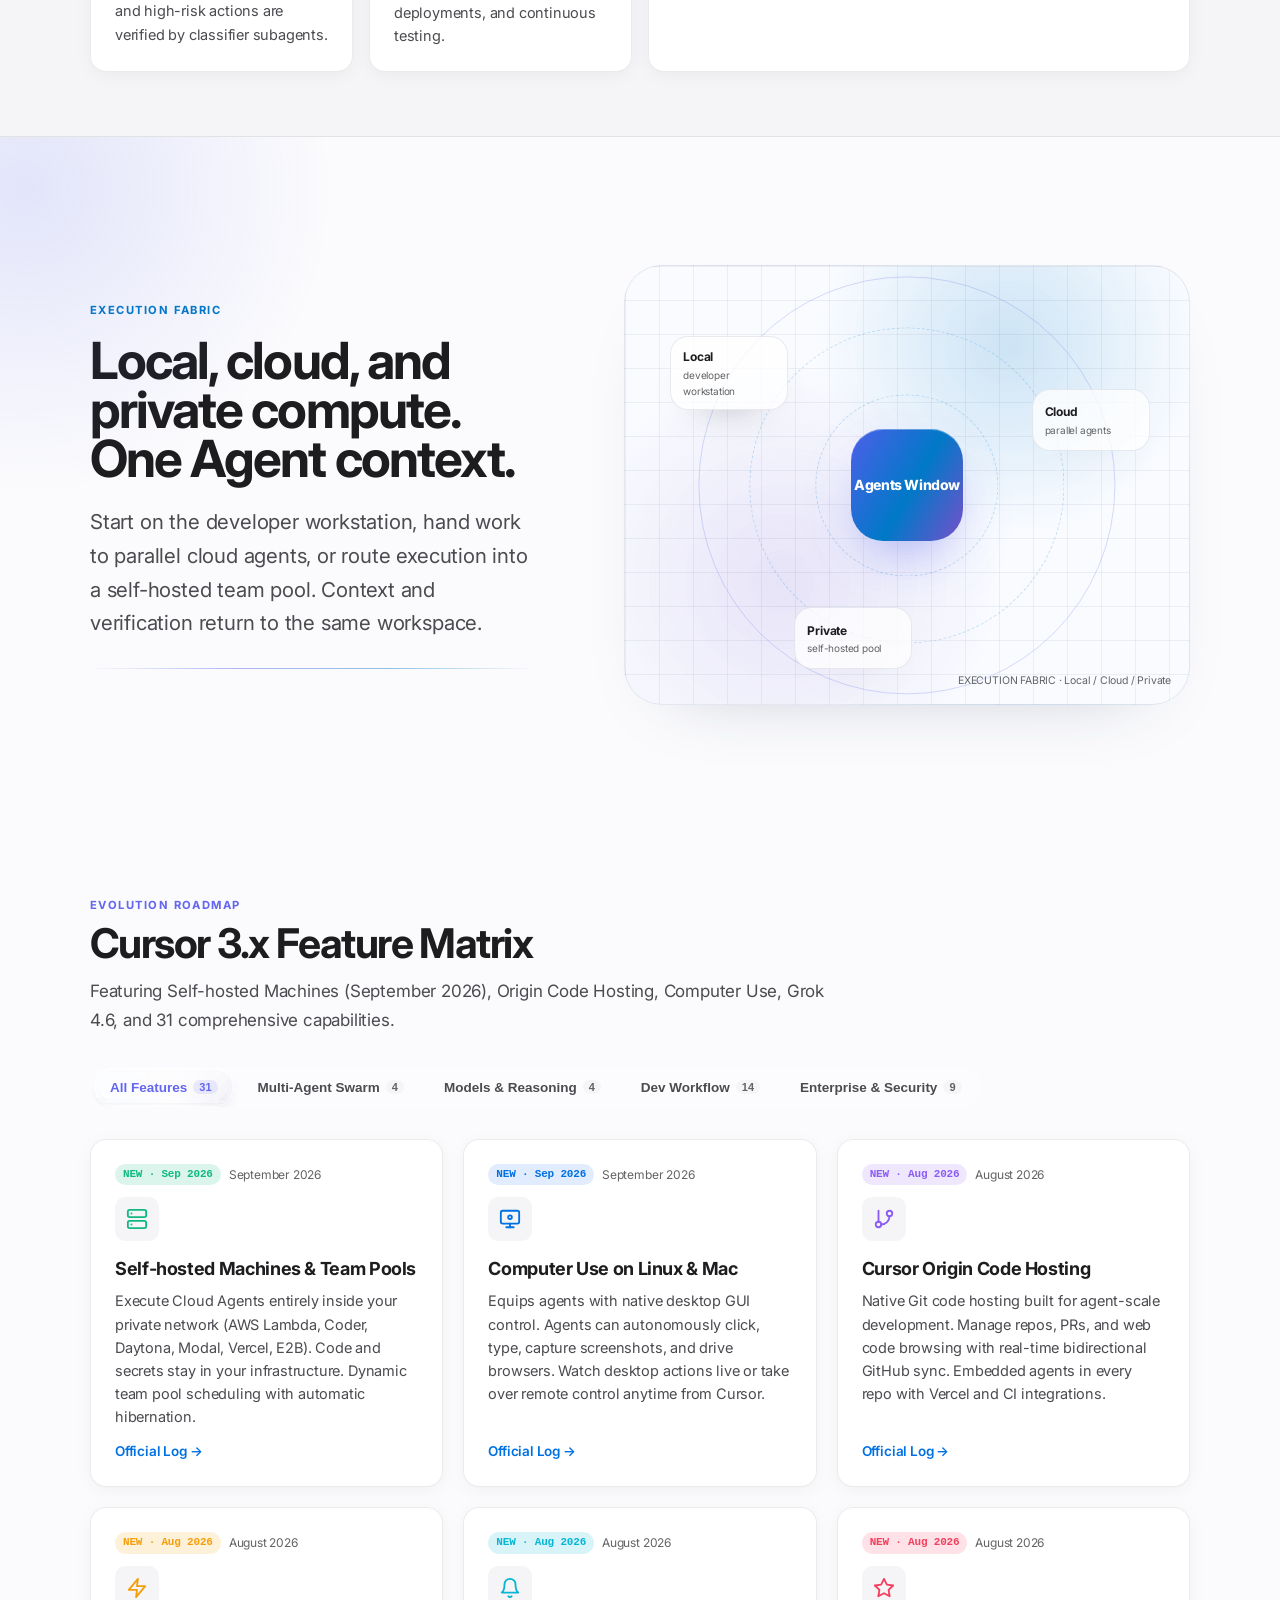
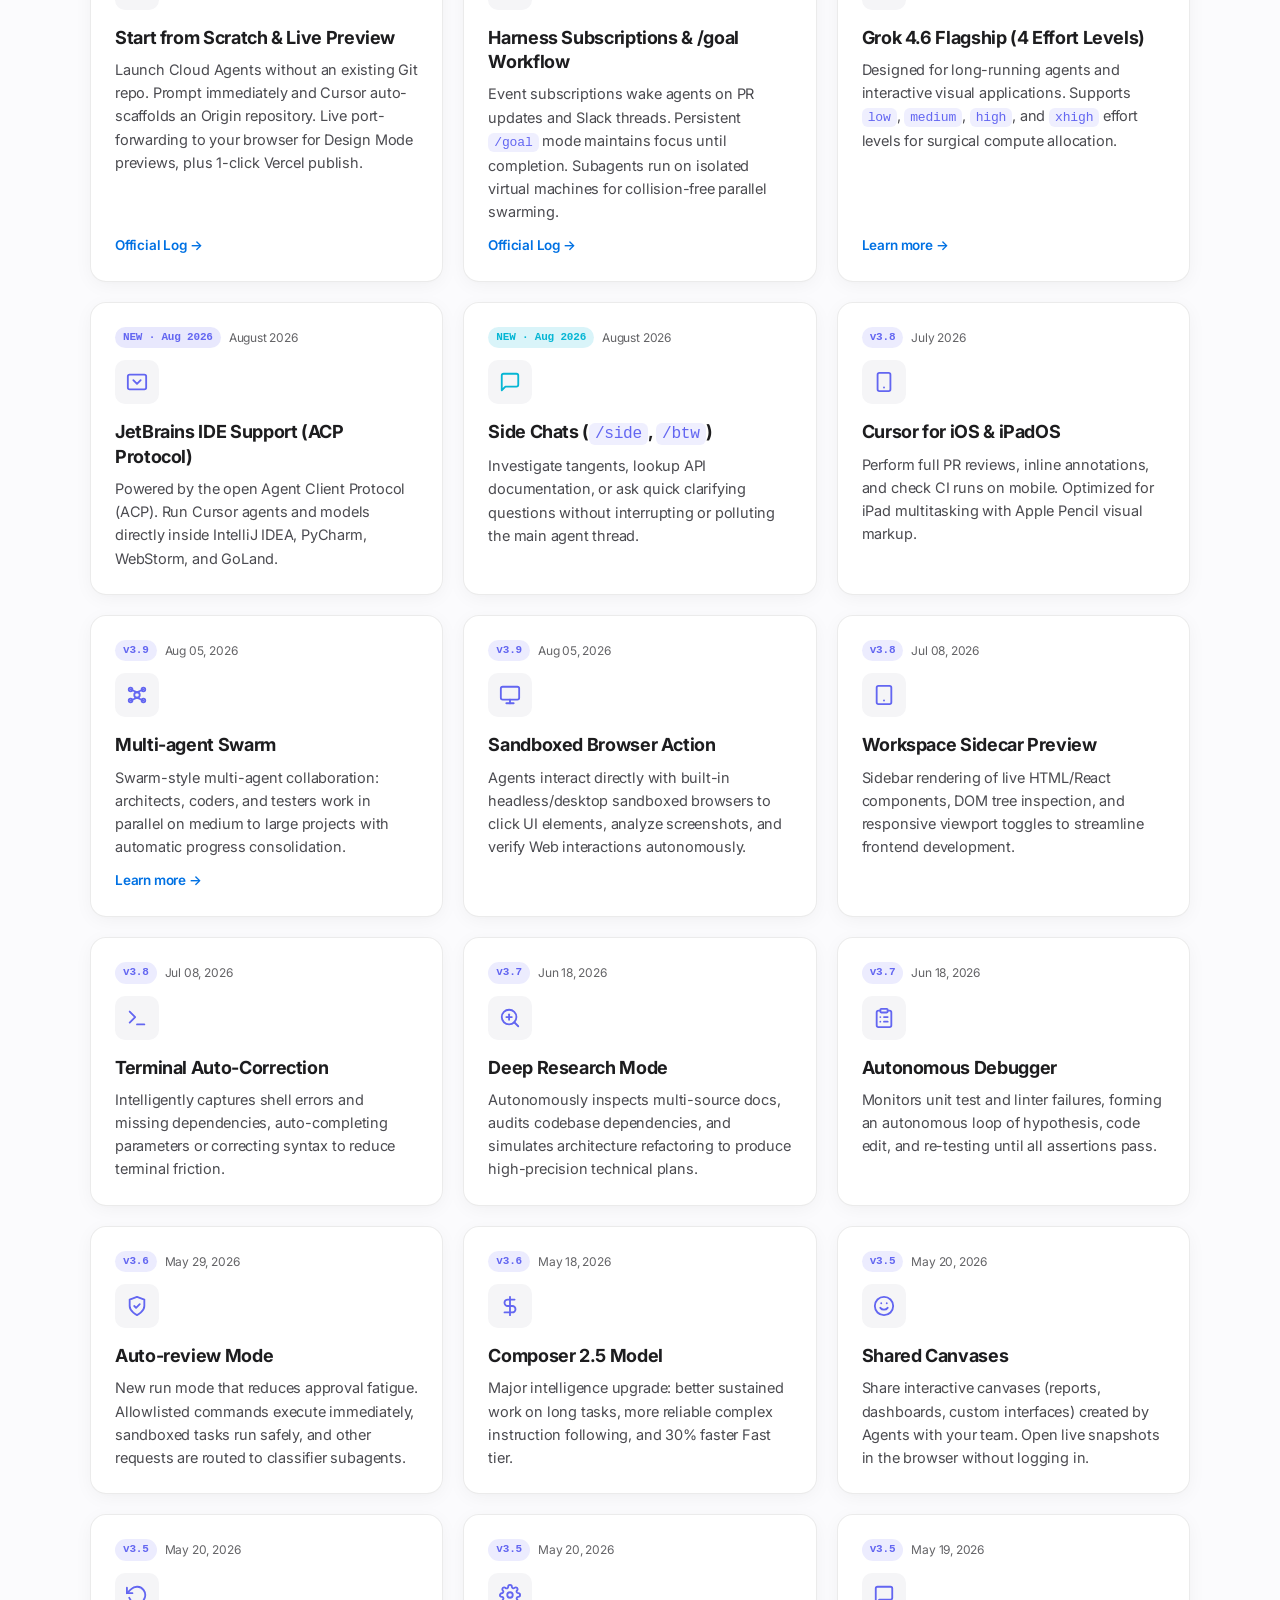
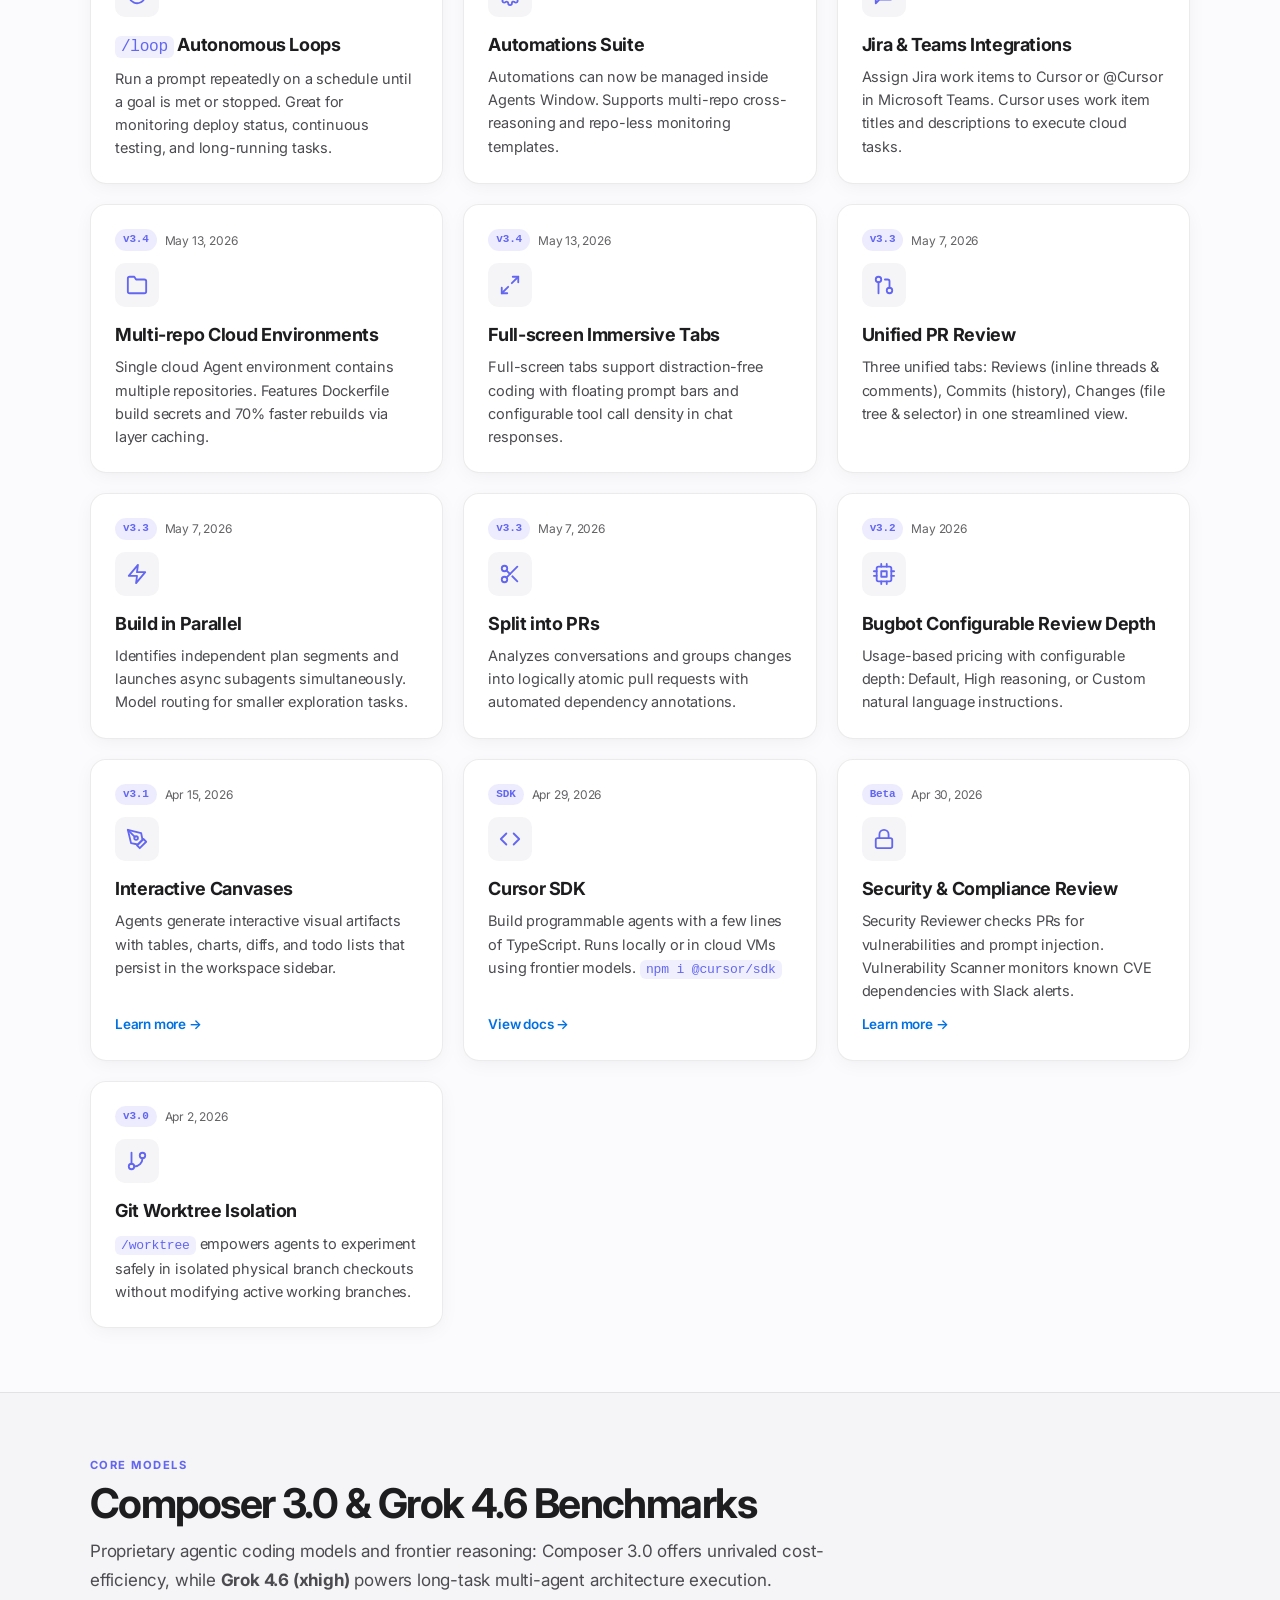
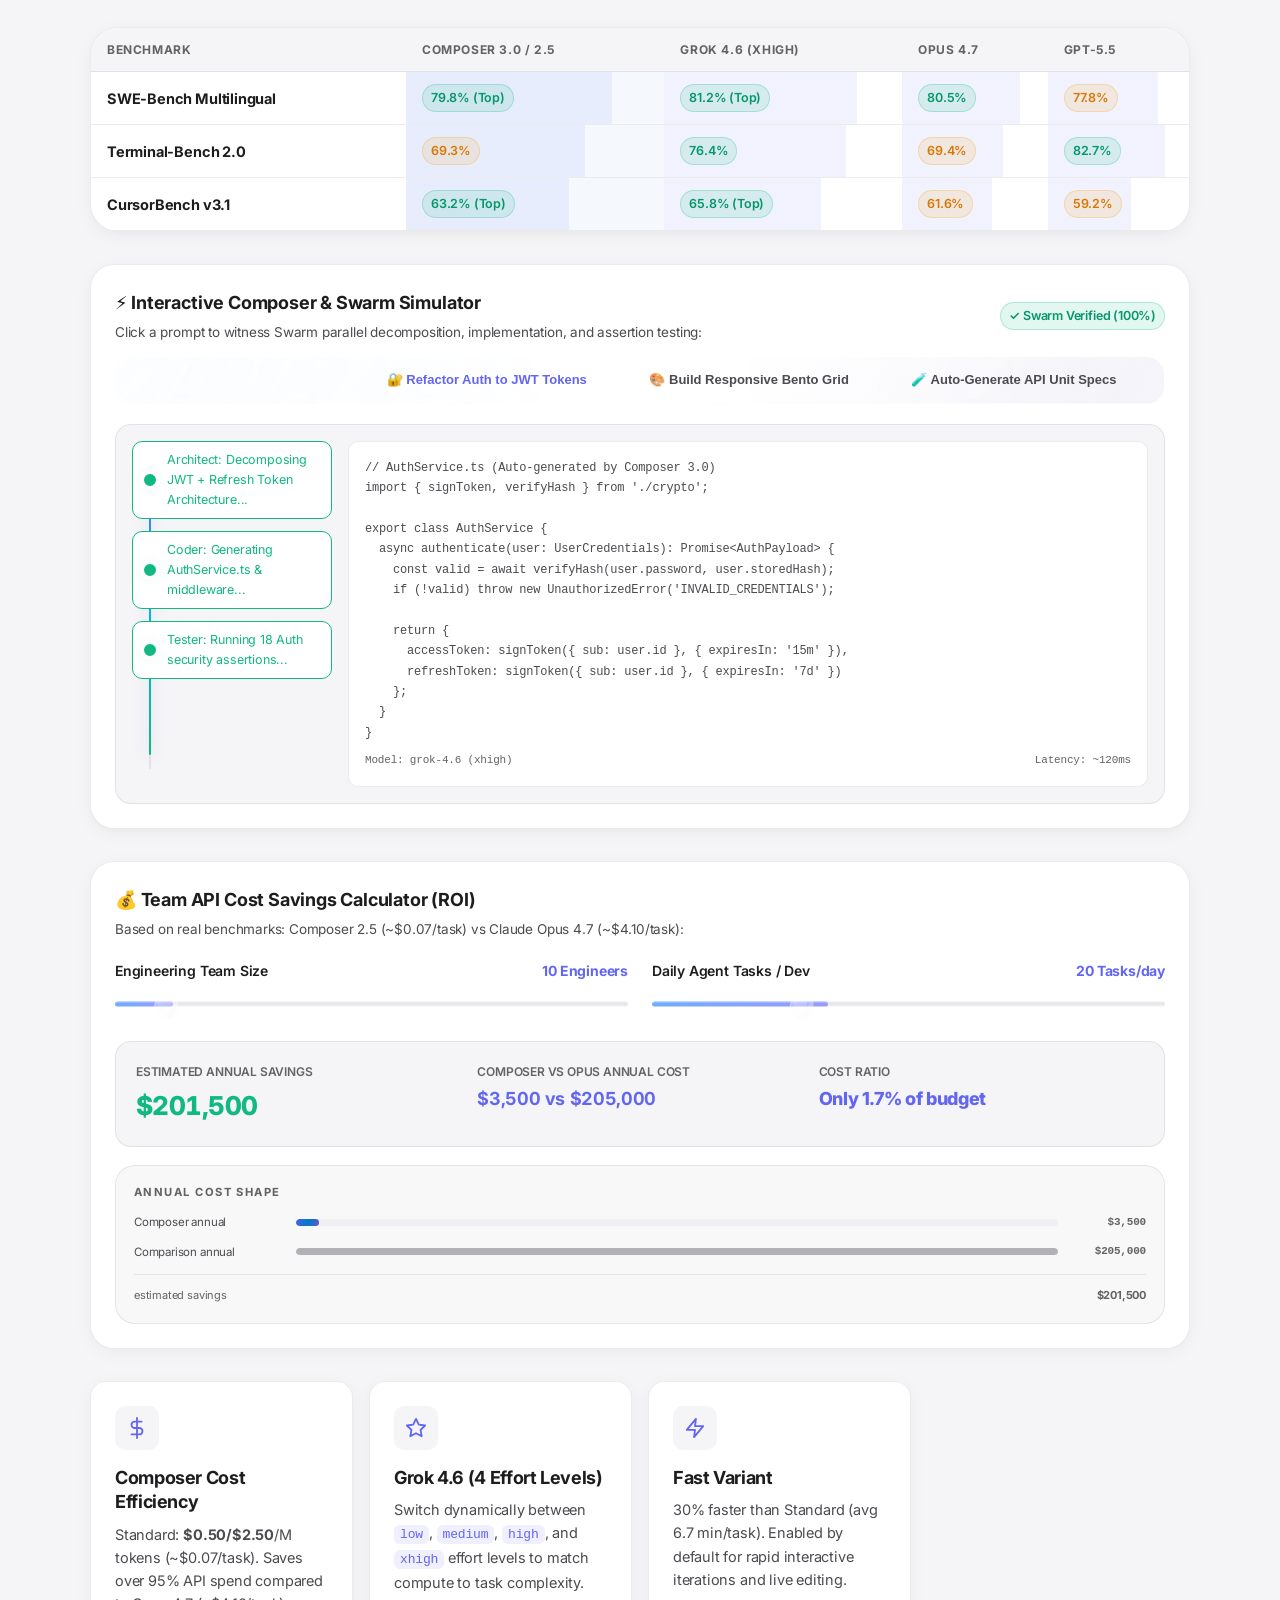
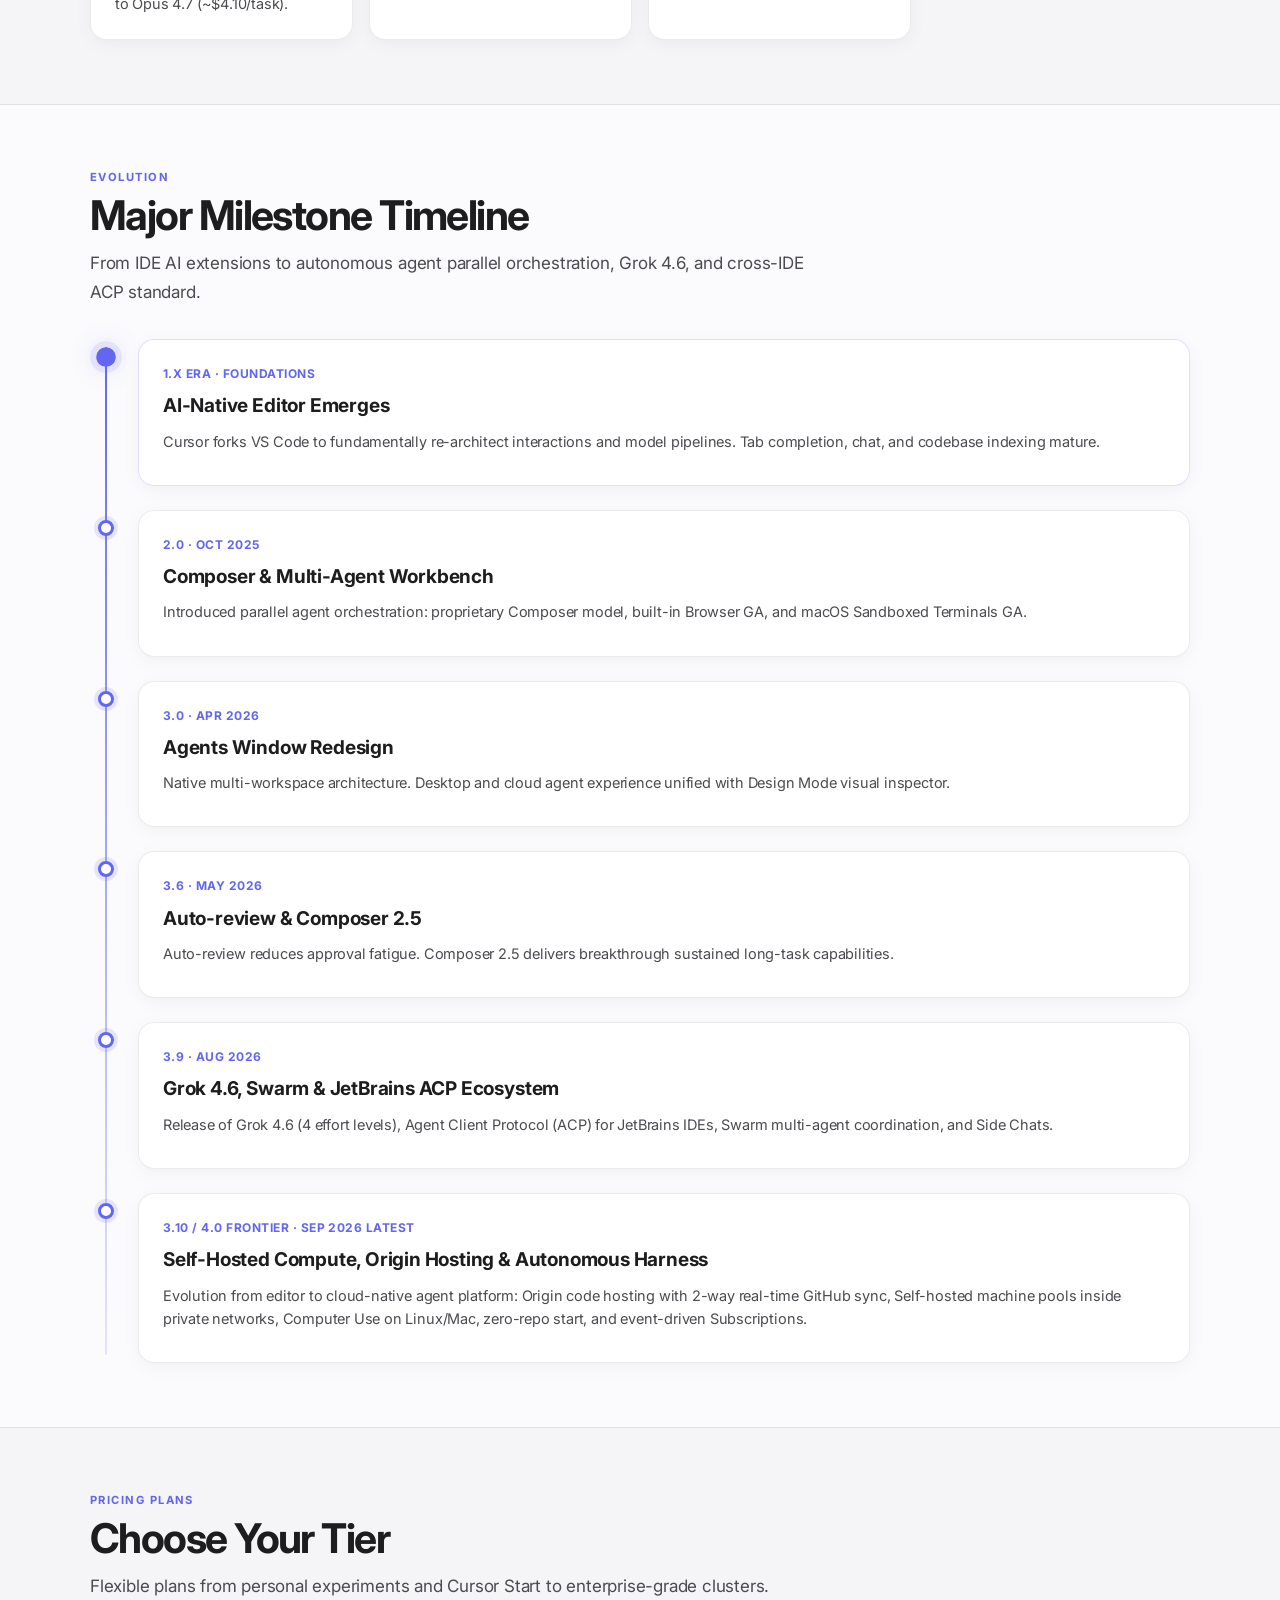
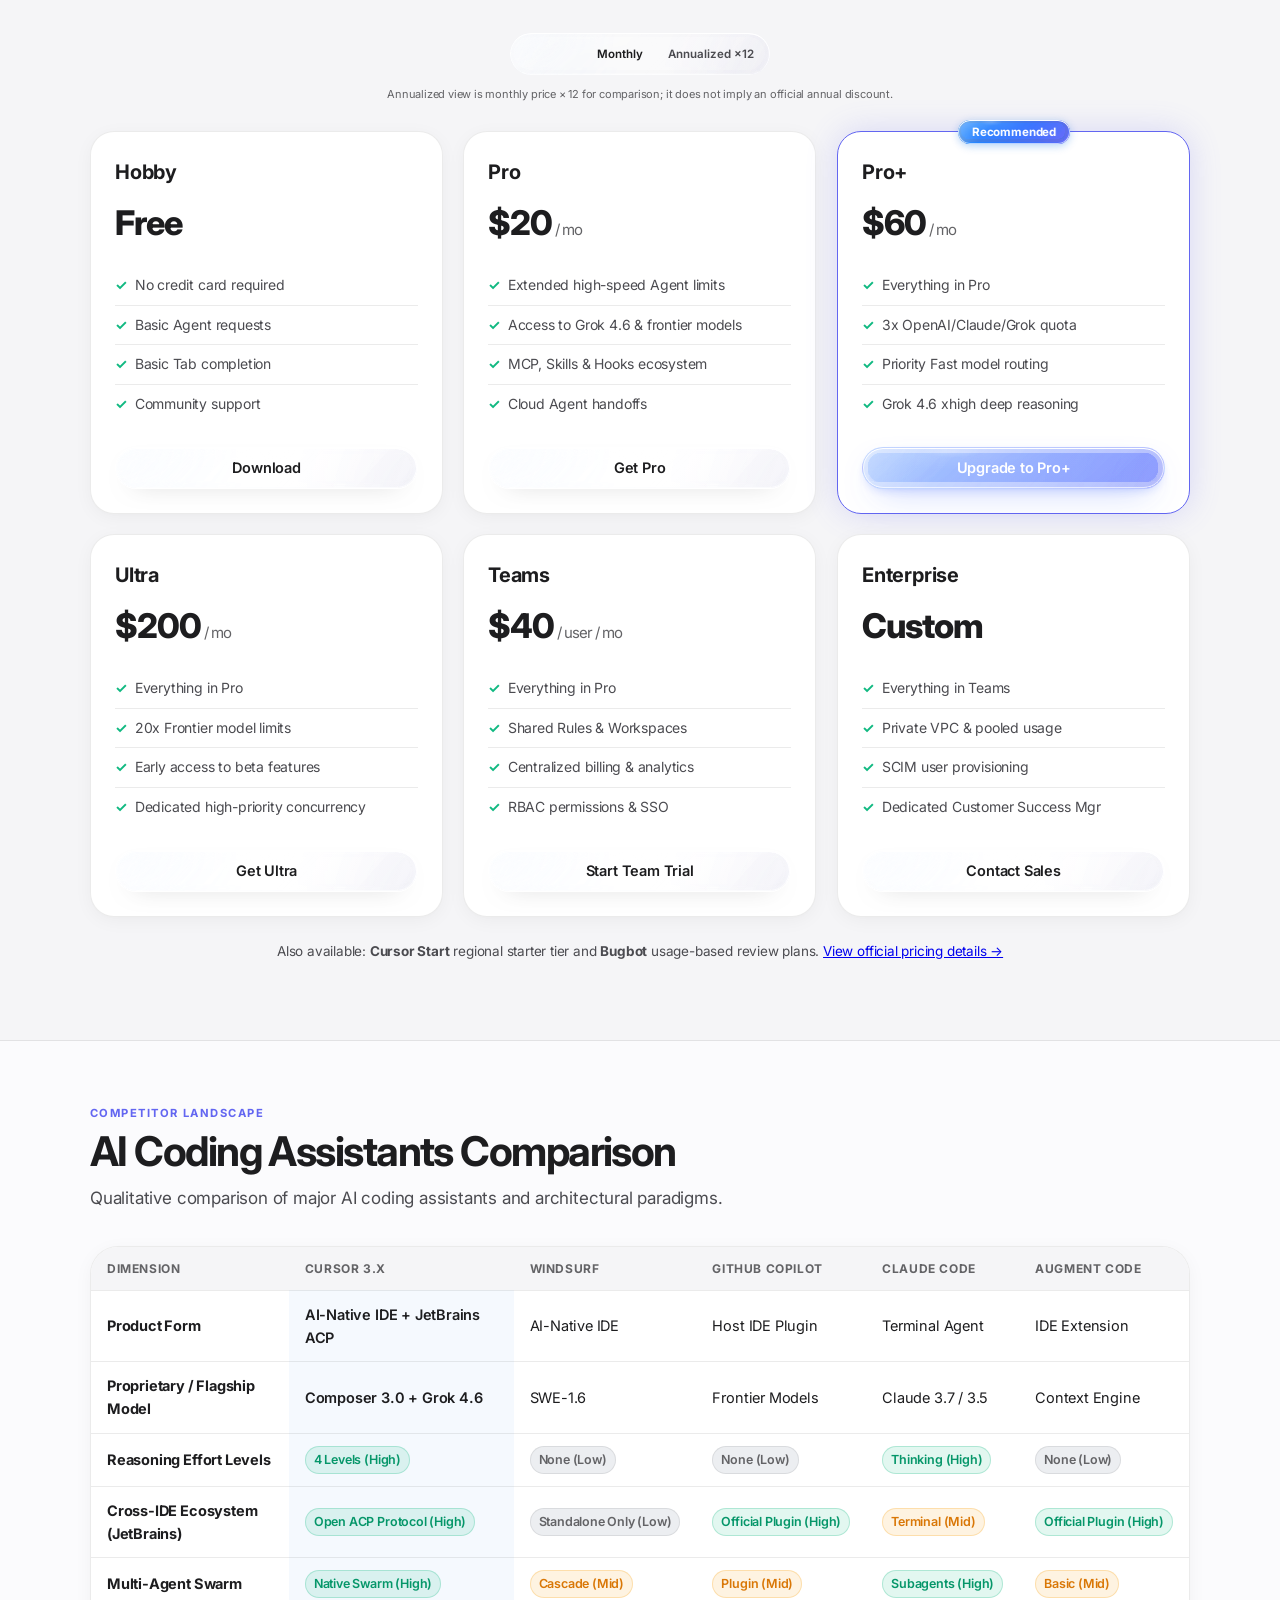
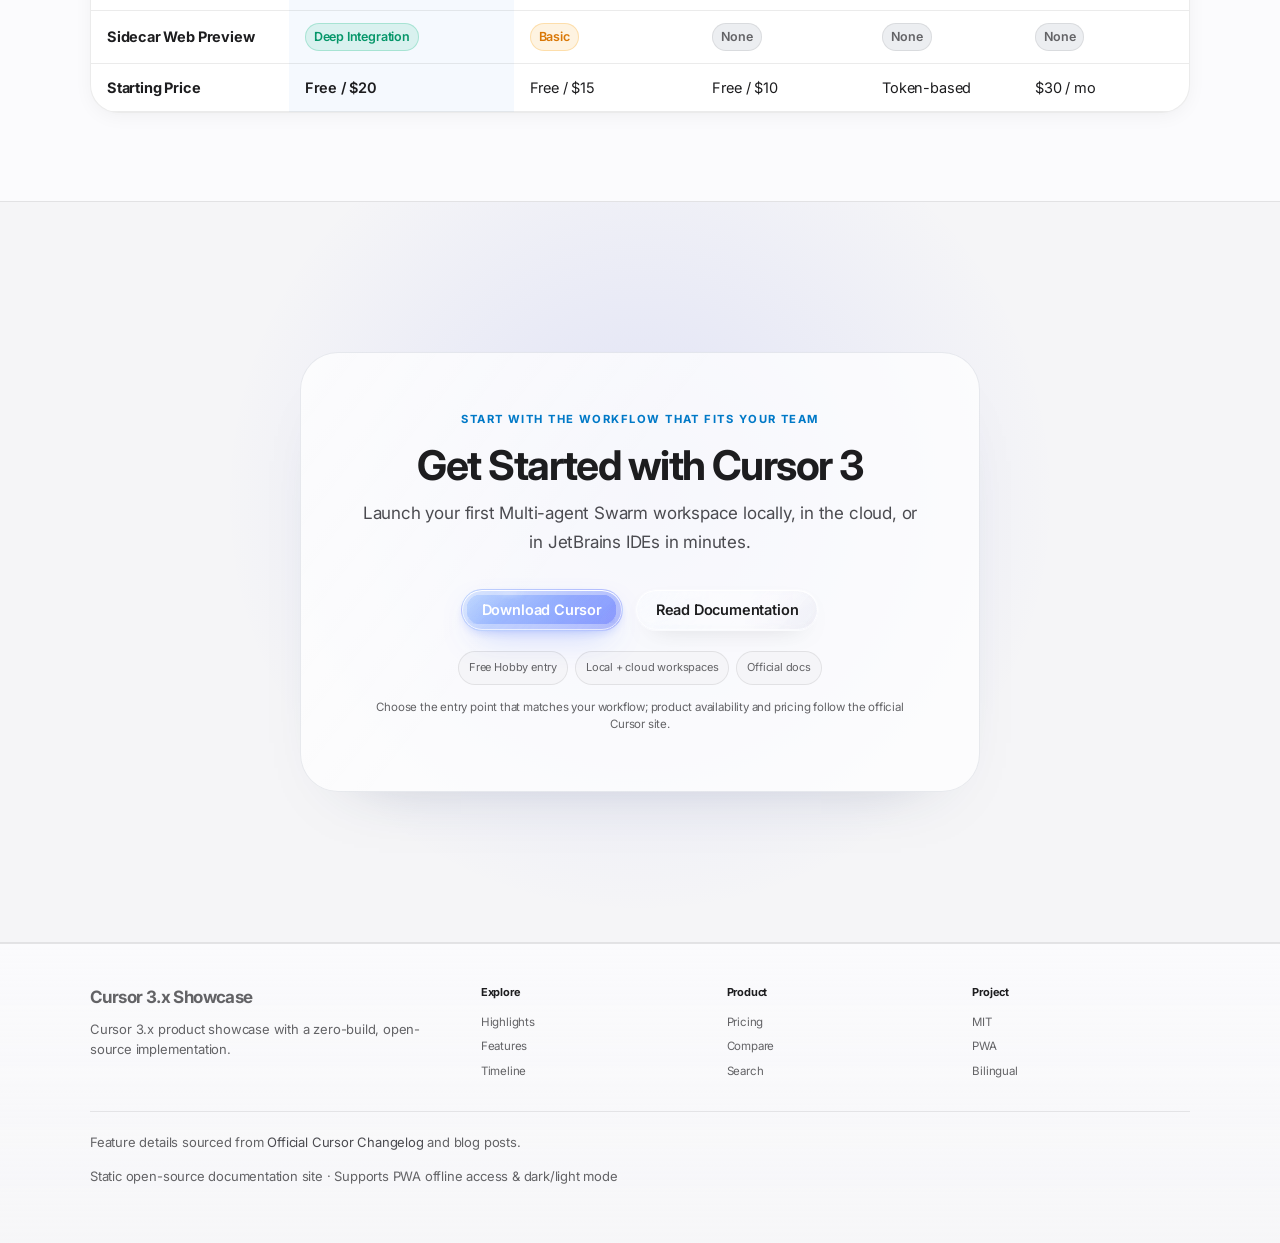
==== commit 9966142e: "chore(seo): align reference demo production metadata" ====
--- a/en/index.html
+++ b/en/index.html
@@ -13,9 +13,11 @@
   <head>
     <meta charset="UTF-8" />
     <meta name="viewport" content="width=device-width, initial-scale=1" />
+    <meta name="robots" content="index,follow,max-image-preview:large" />
+    <meta name="application-name" content="Vanilla Product Experience" />
     <!-- TEMPLATE:EDIT — Site Metadata & SEO -->
     <!-- DEMO:CURSOR — Default meta values -->
-    <meta name="description" content="Cursor 3.x Visual Introduction: Grok 4.6, JetBrains ACP Protocol, Multi-agent Swarm, Deep Research Mode, Sidecar Preview, Auto-review, and comprehensive feature matrix." />
+    <meta name="description" content="Cursor 3.x reference demo for Vanilla Product Experience: Grok 4.6, multi-agent workflows, real Liquid Glass refraction, WebGL ambient motion, responsive product UI." />
     <meta name="theme-color" content="#08090e" media="(prefers-color-scheme: dark)" />
     <meta name="theme-color" content="#fbfbfd" media="(prefers-color-scheme: light)" />
     
@@ -24,23 +26,52 @@
     <link rel="apple-touch-icon" href="../assets/icons/icon-192.png" />
     <link rel="manifest" href="../manifest.json" />
     
-    <!-- Multi-language Alternate -->
-    <link rel="alternate" hreflang="en" href="/en/" />
-    <link rel="alternate" hreflang="zh-CN" href="/" />
-
-    <!-- Open Graph -->
+    <!-- Canonical & language alternates — TEMPLATE:EDIT when deploying a fork -->
+    <link rel="canonical" href="https://linkingoscar.github.io/Vanilla-Product-Experience/en/" />
+    <link rel="alternate" hreflang="en" href="https://linkingoscar.github.io/Vanilla-Product-Experience/en/" />
+    <link rel="alternate" hreflang="zh-CN" href="https://linkingoscar.github.io/Vanilla-Product-Experience/" />
+    <link rel="alternate" hreflang="x-default" href="https://linkingoscar.github.io/Vanilla-Product-Experience/" />
+    <link rel="sitemap" type="application/xml" href="https://linkingoscar.github.io/Vanilla-Product-Experience/sitemap.xml" />
+
+    <!-- Open Graph / social preview -->
     <meta property="og:type" content="website" />
-    <meta property="og:title" content="Cursor 3.x · Visual Introduction" />
-    <meta property="og:description" content="Cursor 3.x Comprehensive Features: Grok 4.6, JetBrains ACP, Multi-agent Swarm, Deep Research, Sidecar Preview, Auto-review, Composer 3.0" />
+    <meta property="og:site_name" content="Vanilla Product Experience" />
+    <meta property="og:title" content="Cursor 3.x Reference Demo · Vanilla Product Experience" />
+    <meta property="og:description" content="Cursor 3.x reference demo for Vanilla Product Experience: Grok 4.6, multi-agent workflows, real Liquid Glass refraction, WebGL ambient motion, responsive product UI." />
+    <meta property="og:url" content="https://linkingoscar.github.io/Vanilla-Product-Experience/en/" />
     <meta property="og:locale" content="en_US" />
-    <meta property="og:image" content="../assets/icons/icon-512.png" />
-    
+    <meta property="og:locale:alternate" content="zh_CN" />
+    <meta property="og:image" content="https://linkingoscar.github.io/Vanilla-Product-Experience/assets/icons/icon-512.png" />
+    <meta property="og:image:alt" content="Vanilla Product Experience · Cursor 3.x Reference Demo" />
+
+    <meta name="twitter:card" content="summary_large_image" />
+    <meta name="twitter:title" content="Cursor 3.x Reference Demo · Vanilla Product Experience" />
+    <meta name="twitter:description" content="Cursor 3.x reference demo for Vanilla Product Experience: Grok 4.6, multi-agent workflows, real Liquid Glass refraction, WebGL ambient motion, responsive product UI." />
+    <meta name="twitter:image" content="https://linkingoscar.github.io/Vanilla-Product-Experience/assets/icons/icon-512.png" />
+    <meta name="twitter:image:alt" content="Vanilla Product Experience · Cursor 3.x Reference Demo" />
+
+    <script type="application/ld+json">
+{
+      "@context": "https://schema.org",
+      "@type": "WebPage",
+      "name": "Cursor 3.x Reference Demo · Vanilla Product Experience",
+      "url": "https://linkingoscar.github.io/Vanilla-Product-Experience/en/",
+      "description": "Cursor 3.x reference demo for Vanilla Product Experience: Grok 4.6, multi-agent workflows, real Liquid Glass refraction, WebGL ambient motion, responsive product UI.",
+      "inLanguage": "en",
+      "isPartOf": {
+            "@type": "WebSite",
+            "name": "Vanilla Product Experience",
+            "url": "https://linkingoscar.github.io/Vanilla-Product-Experience/"
+      }
+}
+    </script>
+
     <!-- Fonts -->
     <link rel="preconnect" href="https://fonts.bunny.net" crossorigin />
     <link href="https://fonts.bunny.net/css?family=inter:400,500,600,700,800|jetbrains-mono:400,500,600,700&display=swap" rel="stylesheet" />
     
     <link rel="stylesheet" href="../assets/css/style.css?v=3.10.0" />
-    <title>Cursor 3.x · Visual Introduction</title>
+    <title>Cursor 3.x Reference Demo · Vanilla Product Experience</title>
   </head>
   <body>
     <!-- Animated Blobs and Noise Overlay -->
--- a/assets/css/style.css
+++ b/assets/css/style.css
@@ -1,1913 +1,117 @@
-/**
- * Cursor 3.x Visual Introduction & Production-Ready Static Landing Page Template
- * Built on ui-ux-pro-max + web-design-guidelines standards
- * Optimized, Modular, Accessible (WCAG 2.2 AA) & Zero-Build Vanilla Architecture
- * 
- * 💡 [TEMPLATE RE-SKINNING GUIDE / 二次开发换肤指引]:
- * 1. Brand Accent: Change --blue, --blue-hover, --blue-glow for primary brand color.
- * 2. Backgrounds: Adjust --bg-app, --bg-surface (Light Mode) and [data-theme="dark"] tokens below.
- * 3. Typography: Change --font-sans and --font-mono to your product font stack.
- * 4. Cards & Borders: Adjust --radius-*, --glass-bg, and --shadow-* variables.
+/*
+ * Vanilla Product Experience v1.0.0 stylesheet entrypoint.
+ *
+ * The production template stylesheet is preserved in style-base.css.
+ * Enhancement layers are removable and ordered by responsibility:
+ *   1) Liquid Glass optical primitives
+ *   2) cross-browser refraction renderer
+ *   3) visible Liquid Glass product components
+ *   4) Ambient Particle Interaction Field beneath the functional layer
+ *   5) Site Motion choreography coordinating the entire experience
+ *   6) Product UI / Art Direction layer for IA, brand, proof, media & conversion
+ *   7) Cross-layer experience integration and responsive hardening
  */
+@import url("./style-base.css?v=3.10.0");
+@import url("./liquid-glass.css?v=0.1.2");
+@import url("./liquid-glass-v2.css?v=0.2.0");
+@import url("./liquid-glass-components.css?v=0.3.0");
+@import url("./ambient-particles.css?v=0.1.0");
+@import url("./site-motion.css?v=0.1.0");
+@import url("./product-ui.css?v=0.1.0");
+@import url("./product-ui-media.css?v=0.1.0");
+@import url("./experience-integration.css?v=1.0.0");
 
-/* ==========================================================================
-   1. Design Tokens & CSS Variables (Template Theme System)
-   ========================================================================== */
-:root {
-  /* Brand Accent Colors (Customizable) */
-  --blue: #0071e3;
-  --blue-hover: #0077ed;
-  --blue-glow: rgba(0, 113, 227, 0.3);
-  --indigo: #6366f1;
-  --violet: #8b5cf6;
-  --cyan: #06b6d4;
-  --emerald: #10b981;
-  --amber: #f59e0b;
-  --rose: #f43f5e;
-
-  /* Theme Surfaces (Light Mode) */
-  --bg-app: #fbfbfd;
-  --bg-tint: #f5f5f7;
-  --bg-surface: #ffffff;
-  --bg-subtle: #f0f0f4;
-  
-  /* Text Contrast Hierarchy (WCAG 2.2 AA compliant >= 4.5:1) */
-  --text-main: #1d1d1f;          /* 16:1 against #fbfbfd */
-  --text-secondary: #4b4b50;     /* 7.2:1 against #fbfbfd */
-  --text-tertiary: #636366;      /* 4.8:1 against #fbfbfd */
-  
-  /* Borders & Glassmorphism */
-  --separator: rgba(0, 0, 0, 0.08);
-  --border-subtle: rgba(0, 0, 0, 0.06);
-  --border-focus: #0071e3;
-  --glass-bg: rgba(255, 255, 255, 0.72);
-  --glass-border: rgba(255, 255, 255, 0.8);
-  --glass-highlight: rgba(255, 255, 255, 0.95);
-  
-  /* 4px/8px Spatial Scale Tokens */
-  --space-1: 4px;
-  --space-2: 8px;
-  --space-3: 12px;
-  --space-4: 16px;
-  --space-5: 20px;
-  --space-6: 24px;
-  --space-8: 32px;
-  --space-10: 40px;
-  --space-12: 48px;
-  --space-16: 64px;
-  --space-20: 80px;
-  
-  /* Radii */
-  --radius-xs: 6px;
-  --radius-sm: 10px;
-  --radius-md: 16px;
-  --radius-lg: 24px;
-  --radius-xl: 32px;
-  --radius-full: 9999px;
-  
-  /* Elevation Shadows */
-  --shadow-sm: 0 1px 3px rgba(0, 0, 0, 0.04);
-  --shadow-card: 0 4px 20px -2px rgba(0, 0, 0, 0.05), 0 2px 6px -1px rgba(0, 0, 0, 0.02);
-  --shadow-hover: 0 16px 36px -4px rgba(0, 0, 0, 0.1), 0 4px 12px -2px rgba(0, 0, 0, 0.04);
-  --shadow-glow: 0 0 32px -4px rgba(0, 113, 227, 0.28);
-
-  /* Typography */
-  --font-sans: "Inter", system-ui, -apple-system, BlinkMacSystemFont, "Segoe UI", Roboto, sans-serif;
-  --font-mono: "JetBrains Mono", ui-monospace, SFMono-Regular, Menlo, Monaco, Consolas, monospace;
-  
-  /* Layout Sizing */
-  --max: 1100px;
-  --header-h: 56px;
-  --transition-fast: 0.18s cubic-bezier(0.4, 0, 0.2, 1);
-  --transition-smooth: 0.28s cubic-bezier(0.34, 1.56, 0.64, 1);
-  --transition-theme: 0.3s ease;
-}
-
-/* Dark Mode Tokens (Default or Active) */
-[data-theme="dark"] {
-  --bg-app: #08090e;
-  --bg-tint: #10121c;
-  --bg-surface: #141724;
-  --bg-subtle: #1b1f30;
-  
-  --text-main: #f5f5f7;          /* 18:1 against #08090e */
-  --text-secondary: #a8a8b3;     /* 8.5:1 against #08090e */
-  --text-tertiary: #82828e;      /* 5.1:1 against #08090e */
-  
-  --separator: rgba(255, 255, 255, 0.08);
-  --border-subtle: rgba(255, 255, 255, 0.06);
-  --border-focus: #6366f1;
-  --glass-bg: rgba(16, 18, 28, 0.75);
-  --glass-border: rgba(255, 255, 255, 0.1);
-  --glass-highlight: rgba(255, 255, 255, 0.2);
-  
-  --shadow-card: 0 4px 24px -2px rgba(0, 0, 0, 0.45);
-  --shadow-hover: 0 20px 48px -6px rgba(0, 0, 0, 0.65), 0 0 24px -4px rgba(99, 102, 241, 0.25);
-  --shadow-glow: 0 0 40px -4px rgba(99, 102, 241, 0.4);
-}
-
-/* ==========================================================================
-   2. Reset, Base & Accessibility Setup
-   ========================================================================== */
-*, *::before, *::after {
-  box-sizing: border-box;
-}
-
-html {
-  scroll-behavior: smooth;
-  scroll-padding-top: calc(var(--header-h) + var(--space-8));
-  -webkit-text-size-adjust: 100%;
-}
-
-section[id], [id] {
-  scroll-margin-top: calc(var(--header-h) + var(--space-8));
-}
-
-body {
-  margin: 0;
-  font-family: var(--font-sans);
-  font-size: 16px;
-  line-height: 1.6;
-  letter-spacing: -0.012em;
-  background-color: var(--bg-app);
-  color: var(--text-main);
-  -webkit-font-smoothing: antialiased;
-  -moz-osx-font-smoothing: grayscale;
-  transition: background-color var(--transition-theme), color var(--transition-theme);
-  overflow-x: hidden;
-}
-
-/* Skip link for keyboard accessibility */
-.skip-link {
-  position: fixed;
-  left: -9999px;
-  top: var(--space-4);
-  z-index: 1000;
-  padding: var(--space-2) var(--space-4);
-  background: var(--blue);
-  color: #fff;
-  font-weight: 600;
-  font-size: 14px;
-  border-radius: var(--radius-sm);
-  box-shadow: var(--shadow-hover);
-  text-decoration: none;
-}
-
-.skip-link:focus-visible {
-  left: var(--space-4);
-  outline: 3px solid var(--violet);
-  outline-offset: 2px;
-}
-
-/* Accessibility Focus Ring Standards */
-:focus-visible {
-  outline: 2px solid var(--border-focus);
-  outline-offset: 3px;
-}
-
-/* Container Structure */
-.container {
-  width: min(100% - var(--space-8), var(--max));
-  margin-inline: auto;
-}
-
-@media (max-width: 640px) {
-  .container {
-    width: min(100% - var(--space-6), var(--max));
+/* Navigation capacity / browser-zoom resilience.
+   English labels are materially wider than Chinese labels. Keep the language
+   switcher as a non-negotiable control: expand the desktop rail, progressively
+   remove non-essential runtime status, then enter Mobile Island before the
+   navigation can push the language control beyond the viewport. */
+@media (min-width: 1121px) {
+  .island {
+    width: min(1160px, calc(100% - 32px));
   }
 }
 
-/* ==========================================================================
-   3. Ambient Glowing Background & Noise
-   ========================================================================== */
-.bg-blobs {
-  position: fixed;
-  inset: 0;
-  z-index: -2;
-  overflow: hidden;
-  pointer-events: none;
-}
+@media (min-width: 1121px) and (max-width: 1240px) {
+  .island-nav a {
+    padding-inline: 8px;
+    font-size: 12.5px;
+  }
 
-.blob {
-  position: absolute;
-  filter: blur(100px);
-  opacity: 0.38;
-  will-change: transform, border-radius;
-}
+  .island-status > .is-dot,
+  .island-status > span:not(.is-dot) {
+    display: none !important;
+  }
 
-[data-theme="dark"] .blob {
-  opacity: 0.48;
-}
+  .island-status {
+    gap: 6px !important;
+    flex-shrink: 0 !important;
+  }
 
-.b1 {
-  width: 50vw;
-  height: 50vw;
-  left: -12vw;
-  top: -15vw;
-  background: radial-gradient(circle, rgba(99, 102, 241, 0.8) 0%, rgba(99, 102, 241, 0) 70%);
-  animation: drift1 28s ease-in-out infinite alternate;
-}
+  .island-search-btn {
+    padding-inline: 8px;
+  }
 
-.b2 {
-  width: 48vw;
-  height: 48vw;
-  right: -12vw;
-  top: -8vw;
-  background: radial-gradient(circle, rgba(6, 182, 212, 0.75) 0%, rgba(6, 182, 212, 0) 70%);
-  animation: drift2 32s ease-in-out infinite alternate;
-}
-
-.b3 {
-  width: 42vw;
-  height: 42vw;
-  left: 20vw;
-  bottom: -15vw;
-  background: radial-gradient(circle, rgba(139, 92, 246, 0.7) 0%, rgba(139, 92, 246, 0) 70%);
-  animation: drift3 25s ease-in-out infinite alternate;
-}
-
-.b4 {
-  width: 28vw;
-  height: 28vw;
-  right: 18vw;
-  bottom: 5vw;
-  background: radial-gradient(circle, rgba(244, 63, 94, 0.55) 0%, rgba(244, 63, 94, 0) 70%);
-  animation: drift2 20s ease-in-out infinite alternate-reverse;
-}
-
-@keyframes drift1 {
-  0% { transform: translate(0, 0) scale(1); border-radius: 44% 56% 62% 38% / 48% 42% 58% 52%; }
-  100% { transform: translate(6vw, 5vh) scale(1.12); border-radius: 58% 42% 40% 60% / 52% 58% 42% 48%; }
-}
-
-@keyframes drift2 {
-  0% { transform: translate(0, 0) scale(1.05); border-radius: 52% 48% 44% 56% / 58% 44% 56% 42%; }
-  100% { transform: translate(-6vw, 6vh) scale(0.95); border-radius: 40% 60% 58% 42% / 46% 60% 40% 54%; }
-}
-
-@keyframes drift3 {
-  0% { transform: translate(0, 0) scale(1); }
-  100% { transform: translate(7vw, -5vh) scale(1.15); }
-}
-
-.noise {
-  position: fixed;
-  inset: 0;
-  z-index: -1;
-  pointer-events: none;
-  opacity: 0.032;
-  mix-blend-mode: overlay;
-  background-image: url("data:image/svg+xml,%3Csvg xmlns='http://www.w3.org/2000/svg' width='120' height='120'%3E%3Cfilter id='n'%3E%3CfeTurbulence type='fractalNoise' baseFrequency='0.9'/%3E%3C/filter%3E%3Crect width='100%25' height='100%25' filter='url(%23n)'/%3E%3C/svg%3E");
-}
-
-/* ==========================================================================
-   4. Dynamic Island Floating Navigation
-   ========================================================================== */
-.island {
-  position: fixed;
-  top: 14px;
-  left: 50%;
-  transform: translateX(-50%);
-  z-index: 900;
-  width: min(960px, calc(100% - 32px));
-  height: 52px;
-  border-radius: var(--radius-full);
-  background: var(--glass-bg);
-  backdrop-filter: blur(24px) saturate(180%);
-  -webkit-backdrop-filter: blur(24px) saturate(180%);
-  border: 1px solid var(--glass-border);
-  box-shadow: 0 12px 36px -4px rgba(0, 0, 0, 0.25), inset 0 1px 0 var(--glass-highlight);
-  padding: 0 14px 0 16px;
-  display: flex;
-  align-items: center;
-  transition: all var(--transition-smooth);
-}
-
-[data-theme="dark"] .island {
-  background: rgba(14, 16, 26, 0.82);
-  border-color: rgba(255, 255, 255, 0.1);
-  box-shadow: 0 16px 40px -4px rgba(0, 0, 0, 0.6), inset 0 1px 0 rgba(255, 255, 255, 0.15);
-}
-
-.island-inner {
-  display: flex;
-  align-items: center;
-  justify-content: space-between;
-  gap: 12px;
-  width: 100%;
-}
-
-.island-logo {
-  display: inline-flex;
-  align-items: center;
-  gap: 8px;
-  font-weight: 700;
-  font-size: 14.5px;
-  color: var(--text-main) !important;
-  text-decoration: none !important;
-  letter-spacing: -0.02em;
-  white-space: nowrap !important;
-  flex-shrink: 0 !important;
-}
-
-.island-mark {
-  width: 24px;
-  height: 24px;
-  border-radius: 6px;
-  display: grid;
-  place-items: center;
-  font-weight: 800;
-  font-size: 11.5px;
-  color: #fff;
-  background: linear-gradient(135deg, var(--blue), var(--indigo));
-  box-shadow: 0 2px 8px var(--blue-glow);
-  flex-shrink: 0 !important;
-}
-
-.logo-ver {
-  display: inline-block;
-  margin-left: 2px;
-  font-size: 0.75em;
-  font-weight: 700;
-  color: var(--indigo);
-  vertical-align: super;
-  white-space: nowrap !important;
-}
-
-.island-nav {
-  display: flex;
-  align-items: center;
-  gap: 4px;
-  flex-shrink: 1;
-}
-
-.island-nav a {
-  font-size: 13px;
-  color: var(--text-secondary) !important;
-  text-decoration: none !important;
-  font-weight: 500;
-  padding: 6px 10px;
-  border-radius: var(--radius-full);
-  transition: all var(--transition-fast);
-  white-space: nowrap !important;
-  flex-shrink: 0 !important;
-  line-height: 1;
-  display: inline-block;
-}
-
-.island-nav a:hover {
-  color: var(--text-main) !important;
-  background: rgba(255, 255, 255, 0.08);
-}
-
-[data-theme="light"] .island-nav a:hover {
-  background: rgba(0, 0, 0, 0.05);
-}
-
-.island-nav a.is-active {
-  color: var(--text-main) !important;
-  background: rgba(99, 102, 241, 0.14);
-  font-weight: 600;
-}
-
-.island-status {
-  display: inline-flex;
-  align-items: center;
-  gap: 8px;
-  font-size: 12px;
-  color: var(--text-secondary);
-  font-family: var(--font-mono);
-  white-space: nowrap !important;
-  flex-shrink: 0 !important;
-}
-
-.is-dot {
-  width: 7px;
-  height: 7px;
-  border-radius: 50%;
-  background: var(--emerald);
-  box-shadow: 0 0 8px var(--emerald);
-  position: relative;
-  flex-shrink: 0 !important;
-}
-
-.is-dot::after {
-  content: "";
-  position: absolute;
-  inset: -3px;
-  border-radius: 50%;
-  border: 1.5px solid var(--emerald);
-  opacity: 0.6;
-  animation: pulseDot 2s cubic-bezier(0.4, 0, 0.6, 1) infinite;
-}
-
-@keyframes pulseDot {
-  0%, 100% { transform: scale(1); opacity: 0.6; }
-  50% { transform: scale(1.6); opacity: 0; }
-}
-
-/* Island Search Button (⌘K) */
-.island-search-btn {
-  display: inline-flex;
-  align-items: center;
-  gap: 6px;
-  padding: 5px 10px;
-  border-radius: var(--radius-full);
-  background: rgba(255, 255, 255, 0.06);
-  border: 1px solid var(--separator);
-  color: var(--text-secondary);
-  font-size: 12px;
-  font-weight: 500;
-  cursor: pointer;
-  white-space: nowrap !important;
-  flex-shrink: 0 !important;
-  text-decoration: none !important;
-  transition: all var(--transition-fast);
-}
-
-[data-theme="light"] .island-search-btn {
-  background: rgba(0, 0, 0, 0.04);
-}
-
-.island-search-btn:hover {
-  color: var(--text-main);
-  background: rgba(255, 255, 255, 0.12);
-  border-color: var(--indigo);
-  box-shadow: 0 0 12px rgba(99, 102, 241, 0.2);
-}
-
-.island-search-btn kbd {
-  font-size: 11px;
-  padding: 1px 5px;
-  background: rgba(255, 255, 255, 0.08);
-  border: 1px solid var(--separator);
-  border-radius: 4px;
-  white-space: nowrap !important;
-  color: var(--text-tertiary);
-  line-height: 1;
-}
-
-.lang-badge {
-  display: inline-flex;
-  align-items: center;
-  padding: 3px 8px;
-  font-size: 11.5px;
-  font-weight: 600;
-  color: var(--text-secondary) !important;
-  border: 1px solid var(--separator);
-  border-radius: var(--radius-full);
-  text-decoration: none !important;
-  white-space: nowrap !important;
-  flex-shrink: 0 !important;
-  transition: all var(--transition-fast);
-}
-
-.lang-badge:hover {
-  color: var(--blue) !important;
-  border-color: var(--blue);
-  background: rgba(0, 113, 227, 0.08);
-}
-
-@media (max-width: 880px) {
-  .island-nav {
-    display: none;
+  .lang-badge {
+    display: inline-flex !important;
+    flex-shrink: 0 !important;
   }
 }
 
-/* ==========================================================================
-   5. Standardized Button System (Linear & Apple Style)
-   ========================================================================== */
-a.btn, .btn {
-  display: inline-flex;
-  align-items: center;
-  justify-content: center;
-  gap: 8px;
-  height: 42px;
-  padding: 0 20px;
-  border-radius: var(--radius-full);
-  font-family: var(--font-sans);
-  font-size: 14.5px;
-  font-weight: 600;
-  line-height: 1;
-  text-decoration: none !important;
-  border: 1px solid transparent;
-  cursor: pointer;
-  outline: none;
-  transition: transform var(--transition-fast), box-shadow var(--transition-fast), background var(--transition-fast), border-color var(--transition-fast), filter var(--transition-fast);
-  user-select: none;
-  white-space: nowrap !important;
-  flex-shrink: 0;
-  box-sizing: border-box;
-}
+@media (max-width: 1120px) {
+  .island {
+    width: calc(100% - 24px) !important;
+    padding-inline: 10px !important;
+  }
 
-a.btn:hover, .btn:hover {
-  text-decoration: none !important;
-}
+  .island-inner {
+    gap: 8px !important;
+  }
 
-a.btn:active, .btn:active {
-  transform: scale(0.98);
-}
+  .island-nav {
+    display: none !important;
+  }
 
-.btn svg {
-  width: 16px;
-  height: 16px;
-  flex-shrink: 0;
-  display: block;
-}
+  .product-mobile-menu-btn {
+    display: inline-flex !important;
+  }
 
-/* Primary Button (Gradient Glow) */
-.btn-primary, .btn-p {
-  background: linear-gradient(135deg, var(--blue) 0%, var(--indigo) 100%) !important;
-  color: #ffffff !important;
-  border: 1px solid rgba(255, 255, 255, 0.2) !important;
-  box-shadow: 0 4px 16px var(--blue-glow), inset 0 1px 0 rgba(255, 255, 255, 0.35);
-}
+  .island-status > span:not(.is-dot),
+  .island-status > .is-dot {
+    display: none !important;
+  }
 
-.btn-primary:hover, .btn-p:hover {
-  transform: translateY(-1px);
-  filter: brightness(1.06);
-  box-shadow: 0 8px 24px var(--shadow-glow), inset 0 1px 0 rgba(255, 255, 255, 0.45);
-}
+  .island-status {
+    gap: 5px !important;
+    flex-shrink: 0 !important;
+  }
 
-.btn-primary:active, .btn-p:active {
-  transform: translateY(0) scale(0.98);
-}
+  .island-search-btn {
+    width: 34px;
+    height: 34px;
+    padding: 0 !important;
+    justify-content: center;
+  }
 
-/* Secondary Button (Glass & Capsule) */
-.btn-secondary, .btn-g {
-  background: rgba(255, 255, 255, 0.06) !important;
-  color: var(--text-main) !important;
-  border: 1px solid var(--separator) !important;
-  backdrop-filter: blur(16px);
-  -webkit-backdrop-filter: blur(16px);
-  box-shadow: var(--shadow-sm);
-}
+  .island-search-btn > span,
+  .island-search-btn > kbd {
+    display: none !important;
+  }
 
-[data-theme="light"] .btn-secondary,
-[data-theme="light"] .btn-g {
-  background: rgba(0, 0, 0, 0.04) !important;
-}
-
-.btn-secondary:hover, .btn-g:hover {
-  transform: translateY(-1px);
-  background: rgba(255, 255, 255, 0.12) !important;
-  border-color: rgba(99, 102, 241, 0.4) !important;
-  box-shadow: var(--shadow-card);
-}
-
-.btn-secondary:active, .btn-g:active {
-  transform: translateY(0) scale(0.98);
-}
-
-.hero-actions {
-  display: flex;
-  align-items: center;
-  flex-wrap: wrap;
-  gap: 12px;
-  margin-bottom: var(--space-5);
-}
-
-/* ==========================================================================
-   6. Hero Section & Modern IDE Mockup
-   ========================================================================== */
-.hero {
-  padding: calc(var(--header-h) + var(--space-12)) 0 var(--space-16);
-  position: relative;
-}
-
-.hero-grid {
-  display: grid;
-  gap: var(--space-10);
-  align-items: center;
-}
-
-@media (min-width: 960px) {
-  .hero-grid {
-    grid-template-columns: 1.08fr 0.92fr;
-    gap: var(--space-8);
+  .lang-badge {
+    display: inline-flex !important;
+    flex-shrink: 0 !important;
   }
 }
 
-.eyebrow {
-  font-size: 13px;
-  font-weight: 600;
-  color: var(--indigo);
-  text-transform: uppercase;
-  letter-spacing: 0.06em;
-  margin: 0 0 var(--space-3);
-  display: inline-flex;
-  align-items: center;
-  gap: var(--space-2);
+/* iOS can keep :hover sticky after a tap; do not let the generic touch rule
+   erase the desktop centering transform of the Hero glass controller. */
+html[data-lg-device="touch"] .lg-hero-controller.lg-surface:hover {
+  transform: translateX(-50%);
 }
 
-.hero h1 {
-  font-size: clamp(36px, 4.8vw, 54px);
-  line-height: 1.12;
-  font-weight: 800;
-  letter-spacing: -0.035em;
-  margin: 0 0 var(--space-5);
-  color: var(--text-main);
-}
-
-.hero-title-gradient {
-  background: linear-gradient(135deg, var(--blue) 0%, var(--indigo) 50%, var(--violet) 100%);
-  -webkit-background-clip: text;
-  -webkit-text-fill-color: transparent;
-}
-
-.lead {
-  font-size: clamp(17px, 1.8vw, 19px);
-  line-height: 1.6;
-  font-weight: 400;
-  color: var(--text-secondary);
-  margin: 0 0 var(--space-6);
-  max-width: 36em;
-}
-
-.font-note {
-  font-size: 12px;
-  color: var(--text-tertiary);
-  margin: 0;
-}
-
-.font-note strong {
-  font-weight: 600;
-  color: var(--text-secondary);
-}
-
-/* Modern IDE Mockup Frame */
-.hero-visual {
-  display: flex;
-  justify-content: center;
-  perspective: 1000px;
-}
-
-.ide-window {
-  width: 100%;
-  max-width: 500px;
-  background: var(--bg-surface);
-  border-radius: var(--radius-lg);
-  border: 1px solid var(--separator);
-  box-shadow: var(--shadow-hover), 0 0 40px rgba(99, 102, 241, 0.12);
-  overflow: hidden;
-  transition: transform var(--transition-smooth), box-shadow var(--transition-smooth);
-}
-
-.ide-window:hover {
-  transform: translateY(-4px) rotateX(1deg);
-  box-shadow: var(--shadow-hover), 0 0 50px rgba(99, 102, 241, 0.25);
-}
-
-.ide-titlebar {
-  display: flex;
-  align-items: center;
-  justify-content: space-between;
-  padding: 10px 14px;
-  background: var(--bg-tint);
-  border-bottom: 1px solid var(--separator);
-}
-
-.traffic-lights {
-  display: flex;
-  gap: 6px;
-}
-
-.traffic-dot {
-  width: 10px;
-  height: 10px;
-  border-radius: 50%;
-}
-
-.traffic-dot.red { background: #ff5f56; }
-.traffic-dot.yellow { background: #ffbd2e; }
-.traffic-dot.green { background: #27c93f; }
-
-.ide-title {
-  font-family: var(--font-mono);
-  font-size: 11.5px;
-  color: var(--text-tertiary);
-  font-weight: 500;
-}
-
-.ide-swarm-pill {
-  display: inline-flex;
-  align-items: center;
-  gap: 5px;
-  padding: 2px 8px;
-  border-radius: var(--radius-full);
-  background: rgba(99, 102, 241, 0.12);
-  color: var(--indigo);
-  font-size: 10.5px;
-  font-weight: 600;
-  font-family: var(--font-mono);
-}
-
-.ide-body {
-  display: grid;
-  grid-template-columns: 140px 1fr;
-  min-height: 220px;
-  background: var(--bg-surface);
-}
-
-.ide-sidebar {
-  background: var(--bg-tint);
-  border-right: 1px solid var(--separator);
-  padding: var(--space-3);
-  display: flex;
-  flex-direction: column;
-  gap: var(--space-2);
-}
-
-.sidebar-label {
-  font-size: 10px;
-  font-weight: 700;
-  text-transform: uppercase;
-  color: var(--text-tertiary);
-  letter-spacing: 0.05em;
-  margin-bottom: 2px;
-}
-
-.agent-item {
-  display: flex;
-  align-items: center;
-  gap: 6px;
-  padding: 5px 8px;
-  border-radius: var(--radius-xs);
-  font-size: 11.5px;
-  font-family: var(--font-mono);
-  color: var(--text-secondary);
-}
-
-.agent-item.active {
-  background: var(--bg-surface);
-  color: var(--indigo);
-  font-weight: 600;
-  box-shadow: var(--shadow-sm);
-}
-
-.agent-status-dot {
-  width: 6px;
-  height: 6px;
-  border-radius: 50%;
-  background: var(--emerald);
-}
-
-.ide-editor {
-  padding: var(--space-3) var(--space-4);
-  font-family: var(--font-mono);
-  font-size: 12px;
-  line-height: 1.65;
-  color: var(--text-secondary);
-  display: flex;
-  flex-direction: column;
-  justify-content: space-between;
-}
-
-.code-line {
-  display: flex;
-  gap: var(--space-2);
-}
-
-.code-num {
-  color: var(--text-tertiary);
-  width: 18px;
-  user-select: none;
-}
-
-.code-kw { color: #f43f5e; font-weight: 600; }
-.code-fn { color: #6366f1; }
-.code-str { color: #10b981; }
-.code-cm { color: var(--text-tertiary); font-style: italic; }
-
-.ide-sidecar-preview {
-  margin-top: var(--space-3);
-  padding: var(--space-2) var(--space-3);
-  border-radius: var(--radius-sm);
-  background: var(--bg-tint);
-  border: 1px solid var(--separator);
-  display: flex;
-  align-items: center;
-  justify-content: space-between;
-  font-size: 11px;
-}
-
-/* ==========================================================================
-   7. Common Section Styles & Typography
-   ========================================================================== */
-.section {
-  padding: var(--space-16) 0;
-  position: relative;
-}
-
-.section-tint {
-  background: var(--bg-tint);
-  border-top: 1px solid var(--separator);
-  border-bottom: 1px solid var(--separator);
-}
-
-.section-label {
-  font-size: 12px;
-  font-weight: 700;
-  text-transform: uppercase;
-  letter-spacing: 0.08em;
-  color: var(--indigo);
-  margin: 0 0 var(--space-2);
-}
-
-.section-title {
-  font-size: clamp(28px, 3.5vw, 38px);
-  line-height: 1.18;
-  font-weight: 700;
-  letter-spacing: -0.03em;
-  margin: 0 0 var(--space-3);
-  color: var(--text-main);
-}
-
-.section-desc {
-  font-size: 17px;
-  line-height: 1.6;
-  color: var(--text-secondary);
-  max-width: 44em;
-  margin: 0 0 var(--space-8);
-}
-
-/* ==========================================================================
-   8. Feature Category Tabs & Bento Grids
-   ========================================================================== */
-.feature-tabs {
-  display: flex;
-  flex-wrap: wrap;
-  gap: var(--space-2);
-  margin-bottom: var(--space-8);
-  padding: var(--space-1);
-  background: var(--bg-subtle);
-  border-radius: var(--radius-full);
-  width: fit-content;
-  max-width: 100%;
-}
-
-.tab-btn {
-  display: inline-flex;
-  align-items: center;
-  gap: 6px;
-  padding: var(--space-2) var(--space-4);
-  border-radius: var(--radius-full);
-  font-size: 13.5px;
-  font-weight: 600;
-  color: var(--text-secondary);
-  background: transparent;
-  border: none;
-  cursor: pointer;
-  transition: all var(--transition-fast);
-}
-
-.tab-btn:hover {
-  color: var(--text-main);
-}
-
-.tab-btn.is-active {
-  background: var(--bg-surface);
-  color: var(--indigo);
-  box-shadow: var(--shadow-sm);
-}
-
-.tab-count {
-  font-size: 11px;
-  padding: 1px 6px;
-  border-radius: var(--radius-full);
-  background: var(--bg-tint);
-  color: var(--text-tertiary);
-}
-
-.tab-btn.is-active .tab-count {
-  background: rgba(99, 102, 241, 0.12);
-  color: var(--indigo);
-}
-
-/* Bento Grid */
-.bento {
-  display: grid;
-  gap: var(--space-4);
-  grid-template-columns: 1fr;
-}
-
-@media (min-width: 680px) {
-  .bento {
-    grid-template-columns: repeat(2, 1fr);
-  }
-}
-
-@media (min-width: 1000px) {
-  .bento {
-    grid-template-columns: repeat(4, 1fr);
-  }
-  .bento-large {
-    grid-column: span 2;
-    grid-row: span 2;
-  }
-  .bento-wide {
-    grid-column: span 2;
-  }
-}
-
-.bento-card, .feature-card {
-  background: var(--bg-surface);
-  border-radius: var(--radius-md);
-  padding: var(--space-6);
-  border: 1px solid var(--separator);
-  box-shadow: var(--shadow-card);
-  transition: transform var(--transition-smooth), box-shadow var(--transition-smooth), border-color var(--transition-fast);
-  display: flex;
-  flex-direction: column;
-  position: relative;
-  overflow: hidden;
-}
-
-.bento-card:hover, .feature-card:hover {
-  transform: translateY(-4px);
-  box-shadow: var(--shadow-hover);
-  border-color: rgba(99, 102, 241, 0.3);
-}
-
-/* Modern SVG Icon Container */
-.svg-icon-wrap {
-  width: 44px;
-  height: 44px;
-  border-radius: var(--radius-sm);
-  display: grid;
-  place-items: center;
-  background: var(--bg-tint);
-  color: var(--indigo);
-  margin-bottom: var(--space-4);
-  transition: transform var(--transition-fast), background var(--transition-fast);
-}
-
-.bento-card:hover .svg-icon-wrap,
-.feature-card:hover .svg-icon-wrap {
-  transform: scale(1.08);
-  background: rgba(99, 102, 241, 0.12);
-}
-
-.svg-icon-wrap svg {
-  width: 22px;
-  height: 22px;
-  stroke-width: 2;
-}
-
-.bento-card h3, .feature-card h3 {
-  font-size: 18px;
-  font-weight: 700;
-  line-height: 1.35;
-  letter-spacing: -0.02em;
-  margin: 0 0 var(--space-2);
-  color: var(--text-main);
-}
-
-.bento-card p, .feature-card p {
-  margin: 0;
-  font-size: 14.5px;
-  line-height: 1.6;
-  color: var(--text-secondary);
-  flex: 1;
-}
-
-.bento-list {
-  list-style: none;
-  padding: 0;
-  margin: var(--space-4) 0 0;
-}
-
-.bento-list li {
-  font-size: 13.5px;
-  color: var(--text-secondary);
-  padding: 4px 0 4px 18px;
-  position: relative;
-}
-
-.bento-list li::before {
-  content: "→";
-  position: absolute;
-  left: 0;
-  color: var(--indigo);
-  font-weight: 700;
-}
-
-/* Feature Grid with 22 Cards */
-.feature-grid {
-  display: grid;
-  gap: var(--space-5);
-  grid-template-columns: 1fr;
-}
-
-@media (min-width: 640px) {
-  .feature-grid {
-    grid-template-columns: repeat(2, 1fr);
-  }
-}
-
-@media (min-width: 1040px) {
-  .feature-grid {
-    grid-template-columns: repeat(3, 1fr);
-  }
-}
-
-.feature-card.is-hidden {
-  display: none !important;
-}
-
-.feature-meta {
-  display: flex;
-  align-items: center;
-  gap: var(--space-2);
-  margin-bottom: var(--space-3);
-}
-
-.feature-version {
-  font-size: 11px;
-  font-weight: 700;
-  padding: 2px 8px;
-  border-radius: var(--radius-full);
-  background: rgba(99, 102, 241, 0.12);
-  color: var(--indigo);
-  font-family: var(--font-mono);
-}
-
-.feature-date {
-  font-size: 12px;
-  color: var(--text-tertiary);
-}
-
-.feature-card a {
-  margin-top: var(--space-3);
-  font-size: 13.5px;
-  font-weight: 600;
-  color: var(--blue);
-  text-decoration: none;
-  display: inline-flex;
-  align-items: center;
-  gap: 4px;
-}
-
-.feature-card a:hover {
-  text-decoration: underline;
-}
-
-/* ==========================================================================
-   9. Compare Tables & Accessible Badges
-   ========================================================================== */
-.compare-wrap, .kbd-table-wrap {
-  overflow-x: auto;
-  border-radius: var(--radius-md);
-  border: 1px solid var(--separator);
-  background: var(--bg-surface);
-  box-shadow: var(--shadow-card);
-  margin-bottom: var(--space-6);
-}
-
-.compare-table, .kbd-table {
-  width: 100%;
-  min-width: 720px;
-  border-collapse: collapse;
-  font-size: 14.5px;
-}
-
-.compare-table th, .compare-table td,
-.kbd-table th, .kbd-table td {
-  padding: var(--space-3) var(--space-4);
-  text-align: left;
-  border-bottom: 1px solid var(--separator);
-  vertical-align: middle;
-}
-
-.compare-table thead th,
-.kbd-table thead th {
-  font-size: 12px;
-  font-weight: 700;
-  text-transform: uppercase;
-  letter-spacing: 0.05em;
-  color: var(--text-tertiary);
-  background: var(--bg-tint);
-}
-
-.compare-table tbody tr:hover,
-.kbd-table tbody tr:hover {
-  background: var(--bg-subtle);
-}
-
-.compare-table td:nth-child(2) {
-  background: rgba(0, 113, 227, 0.04);
-  font-weight: 600;
-}
-
-/* Accessible Status Badges (WCAG Colorblind safe) */
-.status-badge {
-  display: inline-flex;
-  align-items: center;
-  gap: 6px;
-  font-size: 12.5px;
-  font-weight: 600;
-  padding: 3px 8px;
-  border-radius: var(--radius-full);
-  white-space: nowrap;
-}
-
-.status-strong {
-  background: rgba(16, 185, 129, 0.12);
-  color: #059669;
-  border: 1px solid rgba(16, 185, 129, 0.25);
-}
-
-[data-theme="dark"] .status-strong {
-  background: rgba(16, 185, 129, 0.2);
-  color: #34d399;
-  border-color: rgba(16, 185, 129, 0.4);
-}
-
-.status-mid {
-  background: rgba(245, 158, 11, 0.12);
-  color: #d97706;
-  border: 1px solid rgba(245, 158, 11, 0.25);
-}
-
-[data-theme="dark"] .status-mid {
-  background: rgba(245, 158, 11, 0.2);
-  color: #fbbf24;
-  border-color: rgba(245, 158, 11, 0.4);
-}
-
-.status-weak {
-  background: rgba(100, 116, 139, 0.12);
-  color: var(--text-tertiary);
-  border: 1px solid var(--separator);
-}
-
-.status-icon {
-  width: 12px;
-  height: 12px;
-  flex-shrink: 0;
-}
-
-kbd {
-  font-family: var(--font-mono);
-  font-size: 12.5px;
-  font-weight: 600;
-  padding: 3px 7px;
-  border-radius: 6px;
-  background: var(--bg-tint);
-  border: 1px solid var(--separator);
-  box-shadow: 0 1px 2px rgba(0, 0, 0, 0.08);
-  color: var(--text-main);
-}
-
-code {
-  font-family: var(--font-mono);
-  font-size: 0.9em;
-  font-weight: 500;
-  padding: 2px 6px;
-  border-radius: 6px;
-  background: rgba(99, 102, 241, 0.1);
-  color: var(--indigo);
-}
-
-/* ==========================================================================
-   10. Media, Videos & Document Panels
-   ========================================================================== */
-.media-grid {
-  display: grid;
-  gap: var(--space-6);
-  margin-bottom: var(--space-8);
-}
-
-@media (min-width: 860px) {
-  .media-grid-featured {
-    grid-template-columns: 1fr 1fr;
-  }
-}
-
-.video-card {
-  margin: 0;
-  background: var(--bg-surface);
-  border-radius: var(--radius-lg);
-  border: 1px solid var(--separator);
-  box-shadow: var(--shadow-card);
-  overflow: hidden;
-}
-
-.video-frame {
-  position: relative;
-  width: 100%;
-  aspect-ratio: 16 / 9;
-  background: #000;
-}
-
-.video-frame iframe {
-  position: absolute;
-  inset: 0;
-  width: 100%;
-  height: 100%;
-  border: 0;
-}
-
-.video-frame::before {
-  content: "";
-  position: absolute;
-  inset: 0;
-  background: linear-gradient(90deg, var(--bg-tint) 25%, var(--bg-subtle) 50%, var(--bg-tint) 75%);
-  background-size: 200% 100%;
-  animation: shimmer 1.6s infinite;
-  z-index: 1;
-}
-
-.video-frame.loaded::before {
-  display: none;
-}
-
-@keyframes shimmer {
-  0% { background-position: 200% 0; }
-  100% { background-position: -200% 0; }
-}
-
-.video-caption {
-  padding: var(--space-4) var(--space-5);
-  font-size: 14px;
-  line-height: 1.55;
-  color: var(--text-secondary);
-}
-
-.video-caption strong {
-  color: var(--text-main);
-  display: block;
-  font-size: 15px;
-  margin-bottom: 4px;
-}
-
-.video-caption a {
-  color: var(--blue);
-  text-decoration: none;
-  font-weight: 500;
-}
-
-.doc-panel {
-  padding: var(--space-6);
-  border-radius: var(--radius-lg);
-  background: var(--bg-surface);
-  border: 1px solid var(--separator);
-  box-shadow: var(--shadow-card);
-}
-
-.doc-panel-title {
-  font-size: 20px;
-  font-weight: 700;
-  margin: 0 0 var(--space-2);
-}
-
-.doc-link-list {
-  list-style: none;
-  margin: var(--space-4) 0 0;
-  padding: 0;
-  display: grid;
-  gap: var(--space-3);
-}
-
-.doc-link-list li {
-  display: flex;
-  flex-direction: column;
-  gap: 2px;
-  padding-bottom: var(--space-3);
-  border-bottom: 1px solid var(--separator);
-}
-
-.doc-link-list li:last-child {
-  border-bottom: none;
-  padding-bottom: 0;
-}
-
-.doc-link-list a {
-  font-size: 15.5px;
-  font-weight: 600;
-  color: var(--blue);
-  text-decoration: none;
-}
-
-.doc-link-list a:hover {
-  text-decoration: underline;
-}
-
-.doc-link-hint {
-  font-size: 12.5px;
-  color: var(--text-tertiary);
-}
-
-/* ==========================================================================
-   11. Timeline Section
-   ========================================================================== */
-.timeline {
-  list-style: none;
-  margin: 0;
-  padding: 0;
-  position: relative;
-}
-
-.timeline::before {
-  content: "";
-  position: absolute;
-  left: 15px;
-  top: 8px;
-  bottom: 8px;
-  width: 2px;
-  background: linear-gradient(180deg, var(--indigo) 0%, rgba(99, 102, 241, 0.15) 100%);
-  border-radius: 2px;
-}
-
-.timeline-item {
-  position: relative;
-  padding-left: 48px;
-  margin-bottom: var(--space-6);
-}
-
-.timeline-item:last-child {
-  margin-bottom: 0;
-}
-
-.timeline-marker {
-  position: absolute;
-  left: 8px;
-  top: 10px;
-  width: 16px;
-  height: 16px;
-  border-radius: 50%;
-  background: var(--bg-surface);
-  border: 3px solid var(--indigo);
-  box-shadow: 0 0 0 4px rgba(99, 102, 241, 0.15);
-}
-
-.timeline-card {
-  background: var(--bg-surface);
-  border-radius: var(--radius-md);
-  border: 1px solid var(--separator);
-  padding: var(--space-5) var(--space-6);
-  box-shadow: var(--shadow-card);
-}
-
-.timeline-era {
-  display: inline-block;
-  font-size: 12px;
-  font-weight: 700;
-  letter-spacing: 0.04em;
-  text-transform: uppercase;
-  color: var(--indigo);
-  margin-bottom: var(--space-2);
-}
-
-.timeline-title {
-  font-size: 19px;
-  font-weight: 700;
-  margin: 0 0 var(--space-2);
-}
-
-.timeline-body {
-  font-size: 14.5px;
-  color: var(--text-secondary);
-  line-height: 1.6;
-  margin: 0 0 var(--space-3);
-}
-
-.timeline-bullets {
-  margin: 0 0 var(--space-3);
-  padding-left: 1.2em;
-  font-size: 14px;
-  color: var(--text-secondary);
-}
-
-/* ==========================================================================
-   12. Pricing Grid
-   ========================================================================== */
-.pricing-grid {
-  display: grid;
-  gap: var(--space-5);
-  grid-template-columns: 1fr;
-}
-
-@media (min-width: 640px) {
-  .pricing-grid {
-    grid-template-columns: repeat(2, 1fr);
-  }
-}
-
-@media (min-width: 1040px) {
-  .pricing-grid {
-    grid-template-columns: repeat(3, 1fr);
-  }
-}
-
-.pricing-card {
-  background: var(--bg-surface);
-  border-radius: var(--radius-lg);
-  padding: var(--space-6);
-  border: 1px solid var(--separator);
-  box-shadow: var(--shadow-card);
-  display: flex;
-  flex-direction: column;
-  position: relative;
-  transition: transform var(--transition-smooth), box-shadow var(--transition-smooth);
-}
-
-.pricing-card:hover {
-  transform: translateY(-4px);
-  box-shadow: var(--shadow-hover);
-}
-
-.pricing-featured {
-  border-color: var(--indigo);
-  box-shadow: 0 0 32px rgba(99, 102, 241, 0.2);
-}
-
-.pricing-badge {
-  position: absolute;
-  top: -12px;
-  left: 50%;
-  transform: translateX(-50%);
-  background: linear-gradient(135deg, var(--blue), var(--indigo));
-  color: #fff;
-  font-size: 11.5px;
-  font-weight: 700;
-  padding: 3px 14px;
-  border-radius: var(--radius-full);
-  box-shadow: 0 2px 8px var(--blue-glow);
-}
-
-.pricing-header h3 {
-  font-size: 20px;
-  font-weight: 700;
-  margin: 0 0 var(--space-2);
-}
-
-.pricing-price {
-  font-size: 34px;
-  font-weight: 800;
-  letter-spacing: -0.03em;
-  margin-bottom: var(--space-4);
-}
-
-.pricing-price span {
-  font-size: 15px;
-  font-weight: 400;
-  color: var(--text-tertiary);
-}
-
-.pricing-features {
-  list-style: none;
-  padding: 0;
-  margin: 0 0 var(--space-6);
-  flex: 1;
-}
-
-.pricing-features li {
-  padding: 8px 0;
-  font-size: 14px;
-  color: var(--text-secondary);
-  border-bottom: 1px solid var(--separator);
-  display: flex;
-  align-items: center;
-  gap: var(--space-2);
-}
-
-.pricing-features li:last-child {
-  border-bottom: none;
-}
-
-.pricing-features li::before {
-  content: "✓";
-  color: var(--emerald);
-  font-weight: 700;
-}
-
-.pricing-card .btn {
-  width: 100%;
-}
-
-.pricing-note {
-  margin-top: var(--space-6);
-  text-align: center;
-  font-size: 13.5px;
-  color: var(--text-secondary);
-}
-
-/* ==========================================================================
-   13. Phase 2: Interactive Playground & Simulator
-   ========================================================================== */
-.simulator-card {
-  background: var(--bg-surface);
-  border-radius: var(--radius-lg);
-  border: 1px solid var(--separator);
-  box-shadow: var(--shadow-card);
-  padding: var(--space-6);
-  margin-top: var(--space-8);
-}
-
-.prompt-chips {
-  display: flex;
-  flex-wrap: wrap;
-  gap: var(--space-2);
-  margin: var(--space-3) 0 var(--space-5);
-}
-
-.chip-btn {
-  display: inline-flex;
-  align-items: center;
-  gap: 6px;
-  padding: 6px 14px;
-  border-radius: var(--radius-full);
-  background: var(--bg-subtle);
-  border: 1px solid var(--separator);
-  color: var(--text-secondary);
-  font-size: 13px;
-  font-weight: 600;
-  cursor: pointer;
-  transition: all var(--transition-fast);
-}
-
-.chip-btn:hover {
-  color: var(--text-main);
-  background: var(--bg-tint);
-  border-color: var(--indigo);
-}
-
-.chip-btn.active {
-  background: rgba(99, 102, 241, 0.15);
-  border-color: var(--indigo);
-  color: var(--indigo);
-}
-
-.sim-workbench {
-  display: grid;
-  grid-template-columns: 200px 1fr;
-  gap: var(--space-4);
-  background: var(--bg-tint);
-  border: 1px solid var(--separator);
-  border-radius: var(--radius-md);
-  padding: var(--space-4);
-  min-height: 240px;
-}
-
-@media (max-width: 720px) {
-  .sim-workbench {
-    grid-template-columns: 1fr;
-  }
-}
-
-.sim-steps {
-  display: flex;
-  flex-direction: column;
-  gap: var(--space-3);
-}
-
-.sim-step {
-  display: flex;
-  align-items: center;
-  gap: 8px;
-  padding: 8px 12px;
-  border-radius: var(--radius-sm);
-  background: var(--bg-surface);
-  border: 1px solid var(--separator);
-  font-size: 12.5px;
-  color: var(--text-tertiary);
-  transition: all var(--transition-fast);
-}
-
-.sim-step.active {
-  color: var(--indigo);
-  border-color: var(--indigo);
-  box-shadow: 0 0 12px rgba(99, 102, 241, 0.2);
-  font-weight: 600;
-}
-
-.sim-step.done {
-  color: var(--emerald);
-  border-color: var(--emerald);
-}
-
-.sim-code-preview {
-  background: var(--bg-surface);
-  border-radius: var(--radius-sm);
-  border: 1px solid var(--separator);
-  padding: var(--space-4);
-  font-family: var(--font-mono);
-  font-size: 12px;
-  line-height: 1.7;
-  color: var(--text-secondary);
-  overflow-x: auto;
-  display: flex;
-  flex-direction: column;
-  justify-content: space-between;
-}
-
-/* ==========================================================================
-   14. Phase 2: ROI & Token Savings Estimator
-   ========================================================================== */
-.roi-card {
-  background: var(--bg-surface);
-  border-radius: var(--radius-lg);
-  border: 1px solid var(--separator);
-  box-shadow: var(--shadow-card);
-  padding: var(--space-6);
-  margin-top: var(--space-8);
-}
-
-.roi-sliders {
-  display: grid;
-  grid-template-columns: 1fr 1fr;
-  gap: var(--space-6);
-  margin-bottom: var(--space-6);
-}
-
-@media (max-width: 680px) {
-  .roi-sliders {
-    grid-template-columns: 1fr;
-  }
-}
-
-.roi-slider-group label {
-  display: flex;
-  justify-content: space-between;
-  font-size: 14px;
-  font-weight: 600;
-  color: var(--text-main);
-  margin-bottom: var(--space-2);
-}
-
-.range-slider {
-  width: 100%;
-  height: 6px;
-  border-radius: var(--radius-full);
-  background: var(--bg-subtle);
-  outline: none;
-  cursor: pointer;
-  accent-color: var(--indigo);
-}
-
-.roi-metrics-grid {
-  display: grid;
-  grid-template-columns: repeat(auto-fit, minmax(180px, 1fr));
-  gap: var(--space-4);
-  padding: var(--space-5);
-  background: var(--bg-tint);
-  border-radius: var(--radius-md);
-  border: 1px solid var(--separator);
-}
-
-.roi-stat-item {
-  display: flex;
-  flex-direction: column;
-  gap: 4px;
-}
-
-.roi-stat-label {
-  font-size: 12px;
-  color: var(--text-tertiary);
-  font-weight: 600;
-  text-transform: uppercase;
-}
-
-.roi-stat-num {
-  font-size: 26px;
-  font-weight: 800;
-  color: var(--indigo);
-  letter-spacing: -0.02em;
-}
-
-.roi-stat-num.highlight {
-  color: var(--emerald);
-}
-
-/* ==========================================================================
-   15. Phase 2: Command Palette (⌘K)
-   ========================================================================== */
-.cmd-palette-backdrop {
-  position: fixed;
-  inset: 0;
-  background: rgba(0, 0, 0, 0.55);
-  backdrop-filter: blur(8px);
-  -webkit-backdrop-filter: blur(8px);
-  z-index: 2000;
-  display: grid;
-  place-items: start center;
-  padding-top: 14vh;
-  opacity: 0;
-  visibility: hidden;
-  transition: opacity var(--transition-fast), visibility var(--transition-fast);
-}
-
-.cmd-palette-backdrop.is-open {
-  opacity: 1;
-  visibility: visible;
-}
-
-.cmd-palette-modal {
-  width: min(600px, calc(100% - var(--space-6)));
-  background: var(--bg-surface);
-  border-radius: var(--radius-lg);
-  border: 1px solid var(--separator);
-  box-shadow: var(--shadow-hover), 0 0 60px rgba(99, 102, 241, 0.3);
-  overflow: hidden;
-  transform: scale(0.96) translateY(-10px);
-  transition: transform var(--transition-smooth);
-}
-
-.cmd-palette-backdrop.is-open .cmd-palette-modal {
-  transform: scale(1) translateY(0);
-}
-
-.cmd-input-wrap {
-  display: flex;
-  align-items: center;
-  gap: var(--space-3);
-  padding: var(--space-4) var(--space-5);
-  border-bottom: 1px solid var(--separator);
-}
-
-.cmd-input {
-  width: 100%;
-  border: none;
-  background: transparent;
-  font-family: var(--font-sans);
-  font-size: 16px;
-  color: var(--text-main);
-  outline: none;
-}
-
-.cmd-input::placeholder {
-  color: var(--text-tertiary);
-}
-
-.cmd-results {
-  max-height: 340px;
-  overflow-y: auto;
-  padding: var(--space-2);
-  list-style: none;
-  margin: 0;
-}
-
-.cmd-item {
-  display: flex;
-  align-items: center;
-  justify-content: space-between;
-  padding: 10px 14px;
-  border-radius: var(--radius-sm);
-  font-size: 14px;
-  color: var(--text-secondary);
-  cursor: pointer;
-  transition: all var(--transition-fast);
-}
-
-.cmd-item:hover, .cmd-item.is-selected {
-  background: var(--bg-tint);
-  color: var(--indigo);
-}
-
-.cmd-item-left {
-  display: flex;
-  align-items: center;
-  gap: 10px;
-}
-
-.cmd-category-tag {
-  font-size: 11px;
-  padding: 2px 6px;
-  border-radius: 4px;
-  background: var(--bg-subtle);
-  color: var(--text-tertiary);
-  font-family: var(--font-mono);
-}
-
-.cmd-footer {
-  padding: 8px 16px;
-  background: var(--bg-tint);
-  border-top: 1px solid var(--separator);
-  display: flex;
-  align-items: center;
-  justify-content: space-between;
-  font-size: 11.5px;
-  color: var(--text-tertiary);
-}
-
-/* ==========================================================================
-   16. Floating Action Controls (Theme Toggle & Back to Top)
-   ========================================================================== */
-.theme-toggle, .back-to-top {
-  position: fixed;
-  right: var(--space-6);
-  width: 44px;
-  height: 44px;
-  border-radius: 50%;
-  border: 1px solid var(--separator);
-  cursor: pointer;
-  display: grid;
-  place-items: center;
-  z-index: 800;
-  transition: transform var(--transition-fast), box-shadow var(--transition-fast), opacity var(--transition-fast);
-}
-
-.theme-toggle {
-  bottom: var(--space-6);
-  background: var(--bg-surface);
-  color: var(--text-main);
-  box-shadow: var(--shadow-card);
-  font-size: 18px;
-}
-
-.theme-toggle:hover {
-  transform: scale(1.08);
-  box-shadow: var(--shadow-hover);
-}
-
-.back-to-top {
-  bottom: calc(var(--space-6) + 52px);
-  background: var(--blue);
-  color: #fff;
-  border: none;
-  box-shadow: var(--shadow-card);
-  opacity: 0;
-  visibility: hidden;
-  transform: translateY(10px);
-}
-
-.back-to-top.visible {
-  opacity: 1;
-  visibility: visible;
-  transform: translateY(0);
-}
-
-.back-to-top:hover {
-  transform: translateY(-2px);
-  background: var(--blue-hover);
-}
-
-/* ==========================================================================
-   17. Animations, View Transitions & Print
-   ========================================================================== */
-.animate-on-scroll {
-  opacity: 0;
-  transform: translateY(20px);
-  transition: opacity 0.5s ease-out, transform 0.5s ease-out;
-}
-
-.animate-on-scroll.is-visible {
-  opacity: 1;
-  transform: translateY(0);
-}
-
-.site-footer {
-  padding: var(--space-10) 0 var(--space-12);
-  background: var(--bg-tint);
-  border-top: 1px solid var(--separator);
-  font-size: 13px;
-  color: var(--text-tertiary);
-  line-height: 1.6;
-}
-
-.footer-inner a {
-  color: var(--text-secondary);
-  text-decoration: none;
-}
-
-.footer-inner a:hover {
-  color: var(--blue);
-  text-decoration: underline;
-}
-
-/* Native View Transitions */
-::view-transition-old(root),
-::view-transition-new(root) {
-  animation-duration: 0.28s;
-  animation-timing-function: cubic-bezier(0.4, 0, 0.2, 1);
-}
-
-/* Reduced Motion */
-@media (prefers-reduced-motion: reduce) {
-  *, *::before, *::after {
-    animation-duration: 0.01ms !important;
-    animation-iteration-count: 1 !important;
-    transition-duration: 0.01ms !important;
-    scroll-behavior: auto !important;
-  }
-  .animate-on-scroll {
-    opacity: 1;
+@media (max-width: 760px) {
+  html[data-lg-device="touch"] .lg-hero-controller.lg-surface:hover {
     transform: none;
   }
 }
-
-/* Print */
-@media print {
-  .island, .bg-blobs, .noise, .theme-toggle, .back-to-top, .feature-tabs, .cmd-palette-backdrop {
-    display: none !important;
-  }
-  body {
-    background: #fff !important;
-    color: #000 !important;
-  }
-  .section {
-    padding: 20px 0 !important;
-    page-break-inside: avoid;
-  }
-}
